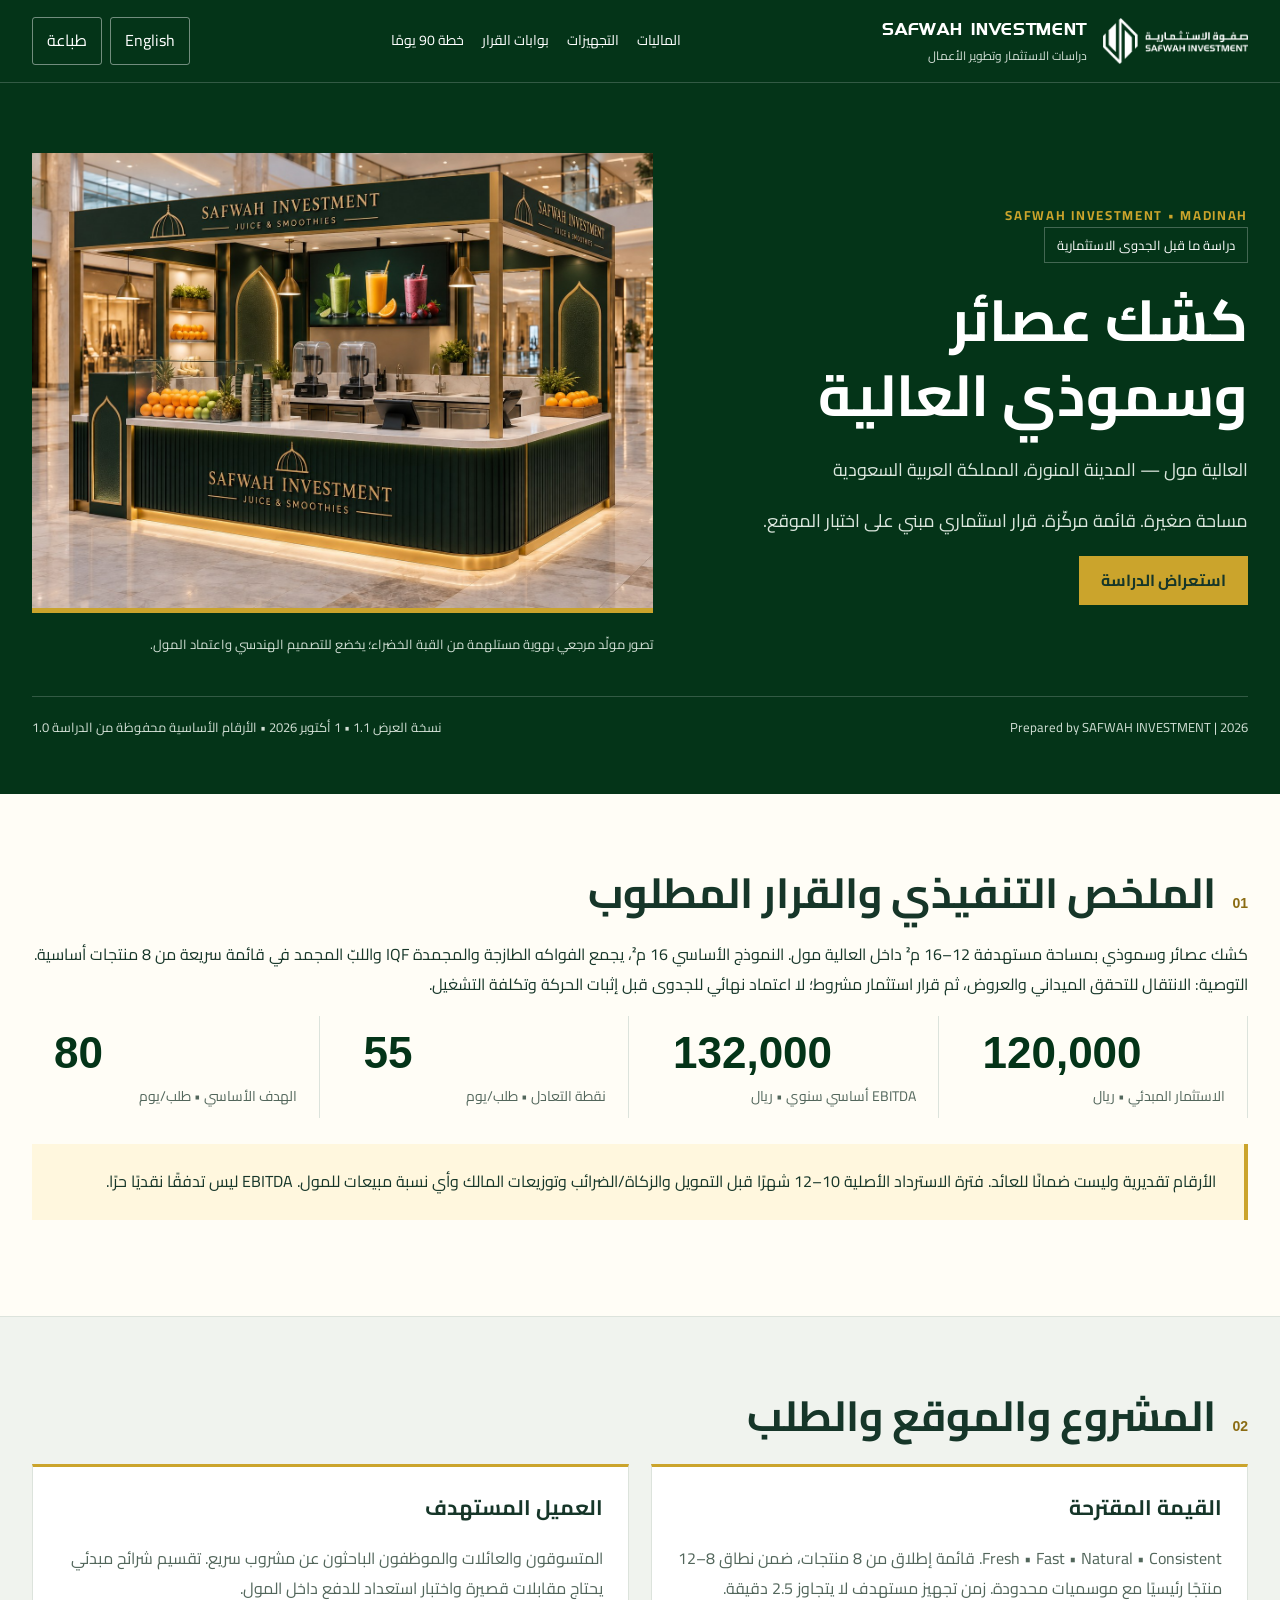
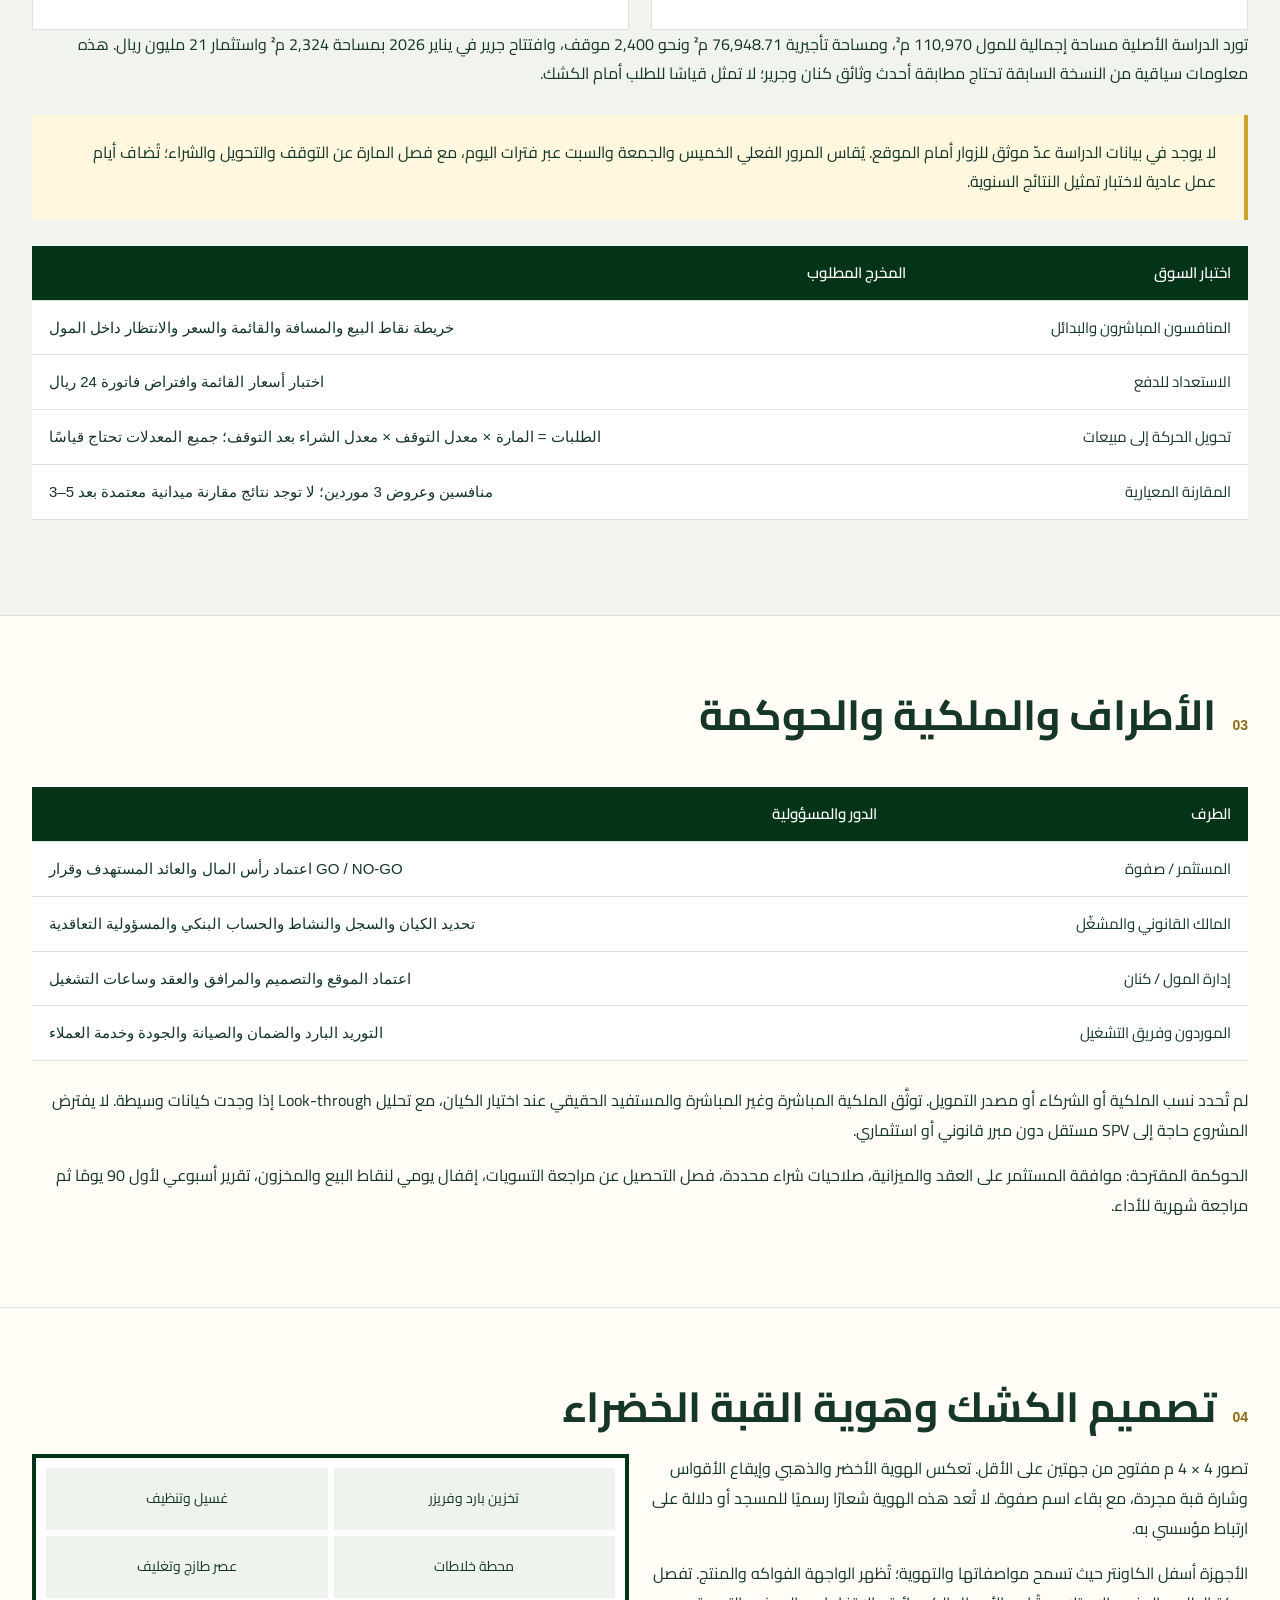
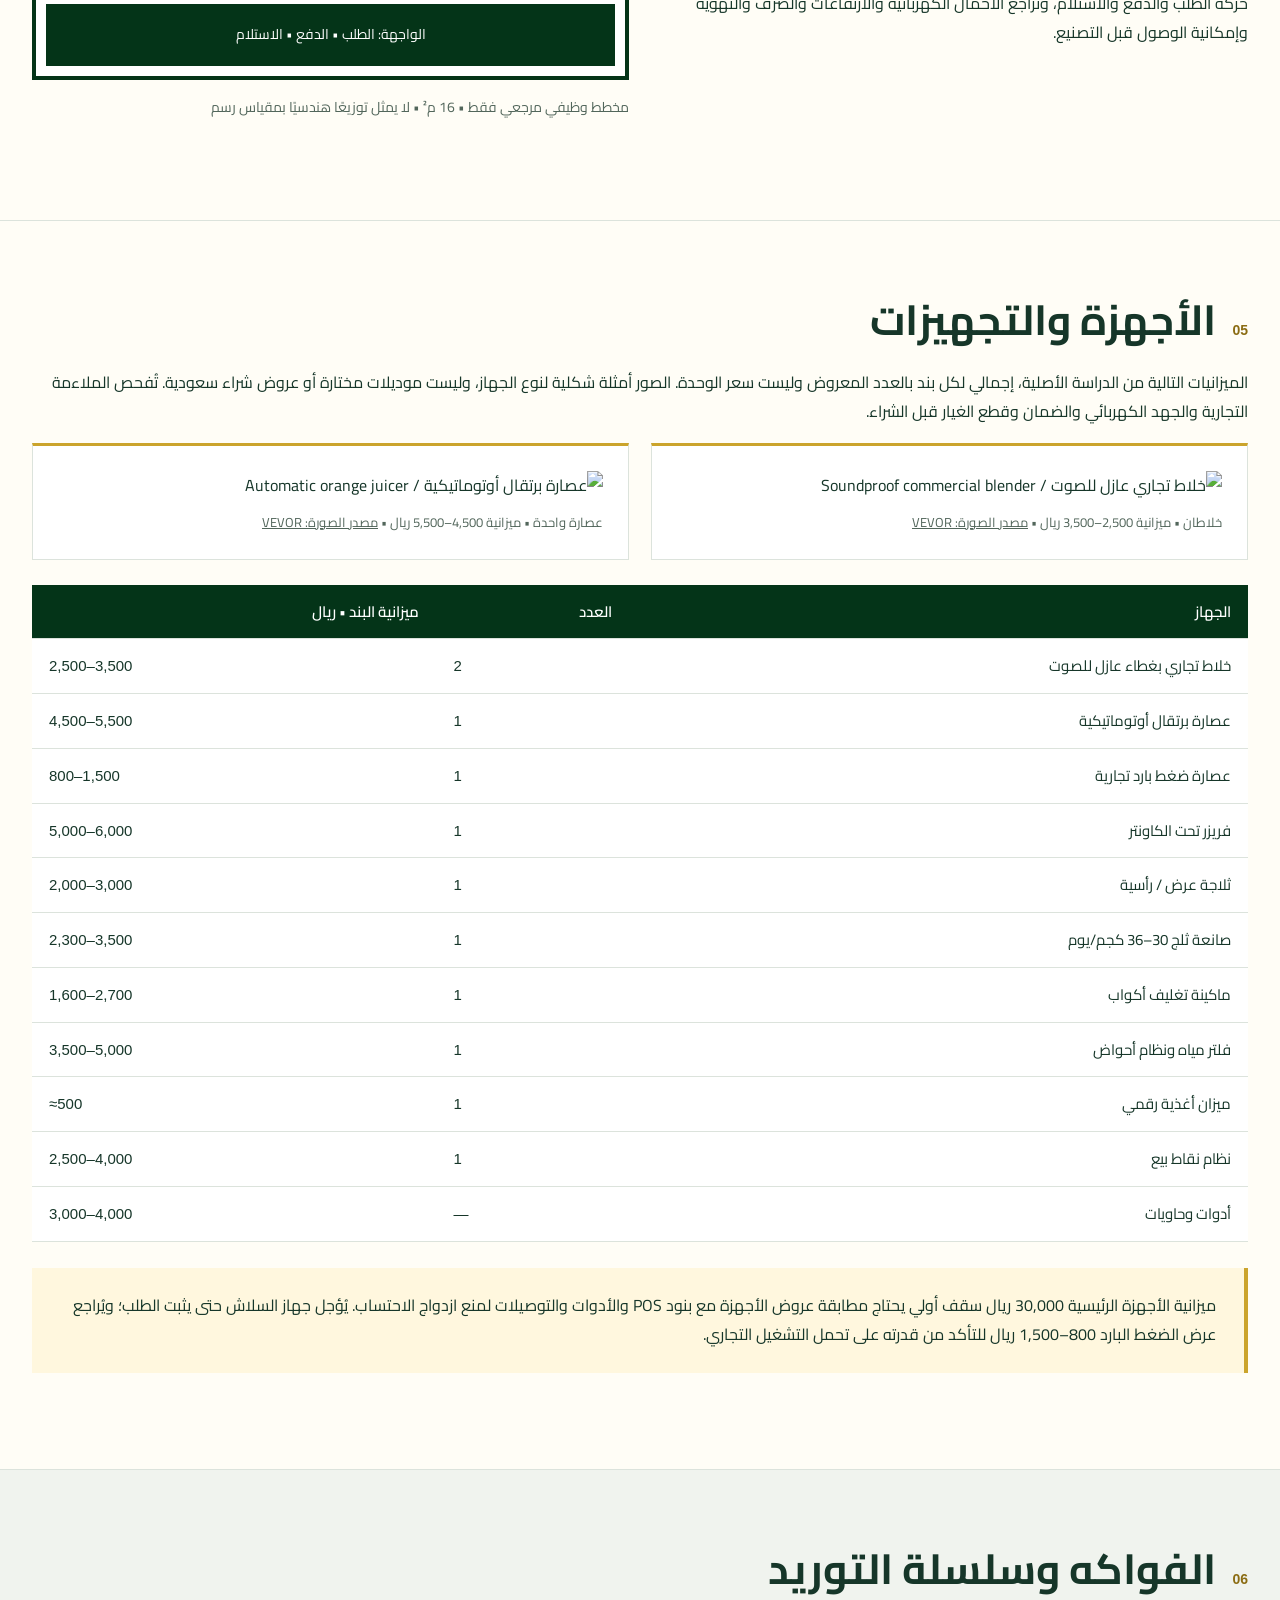
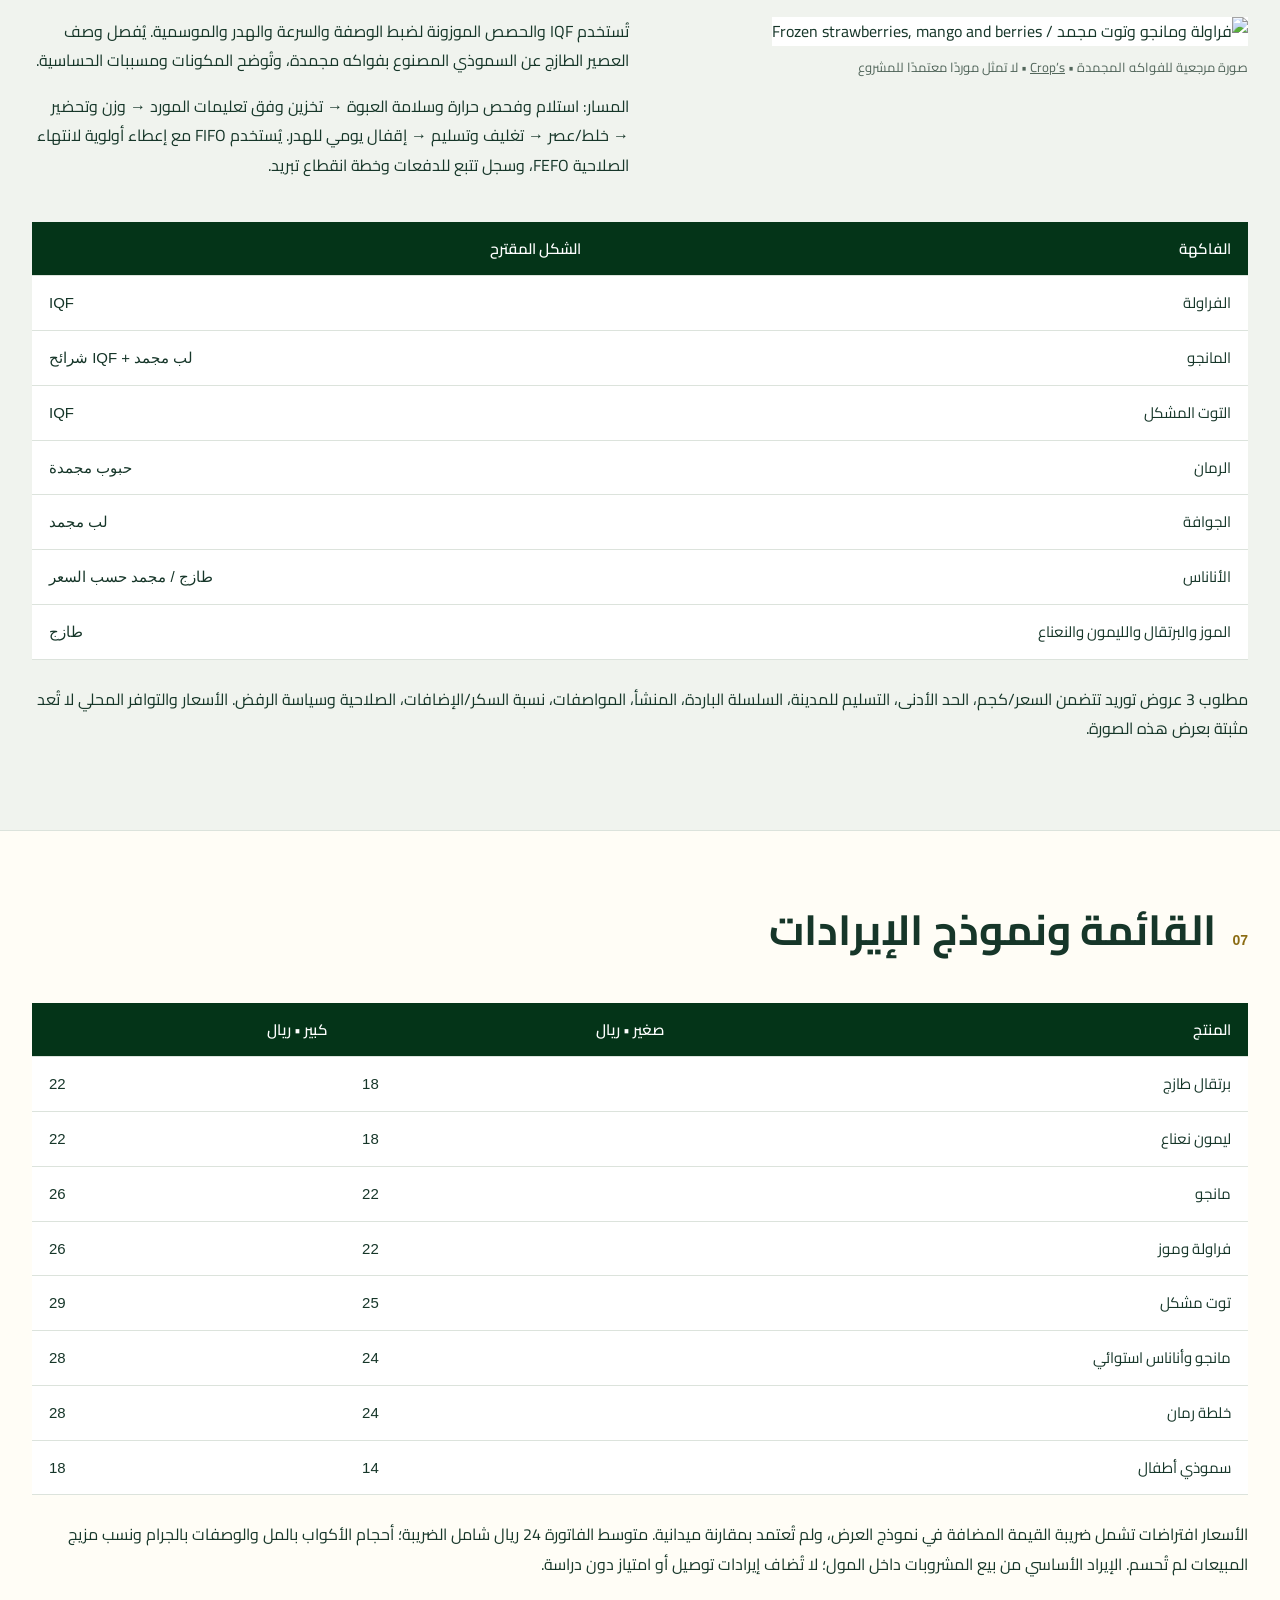
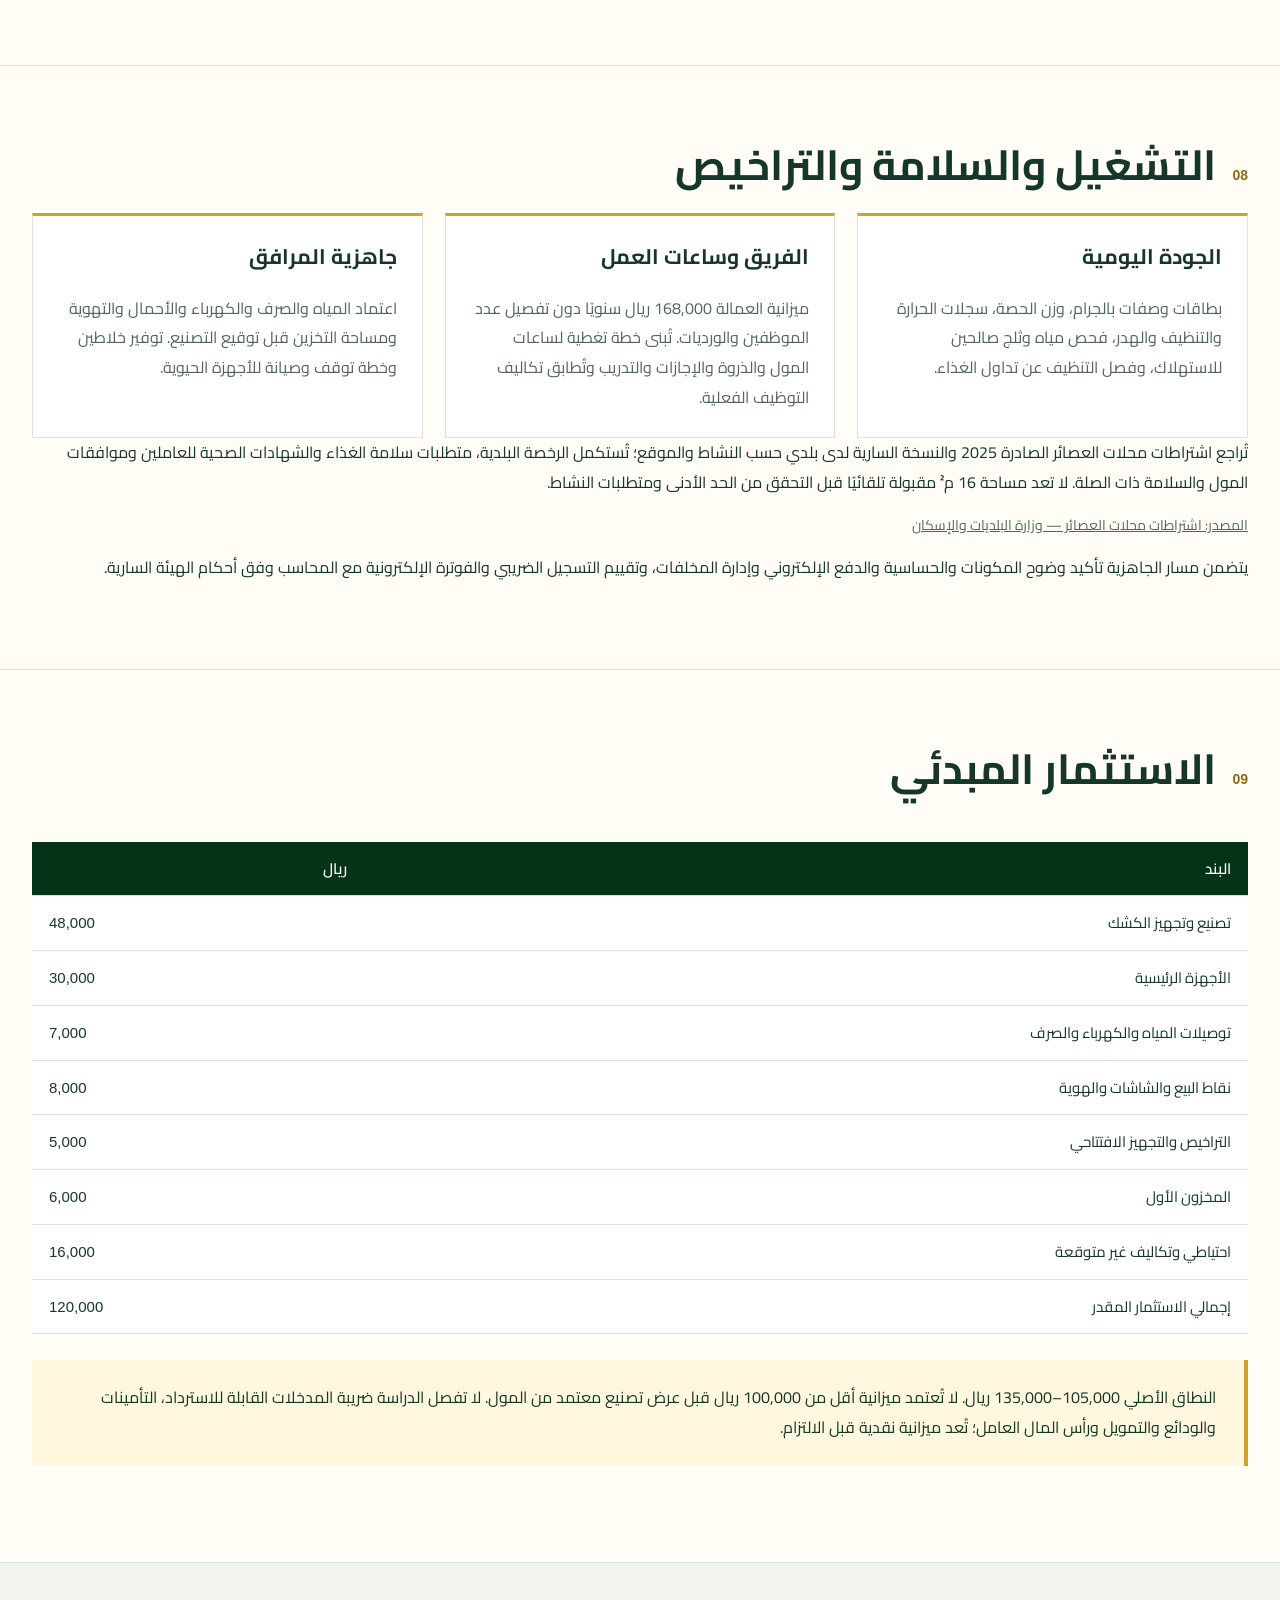
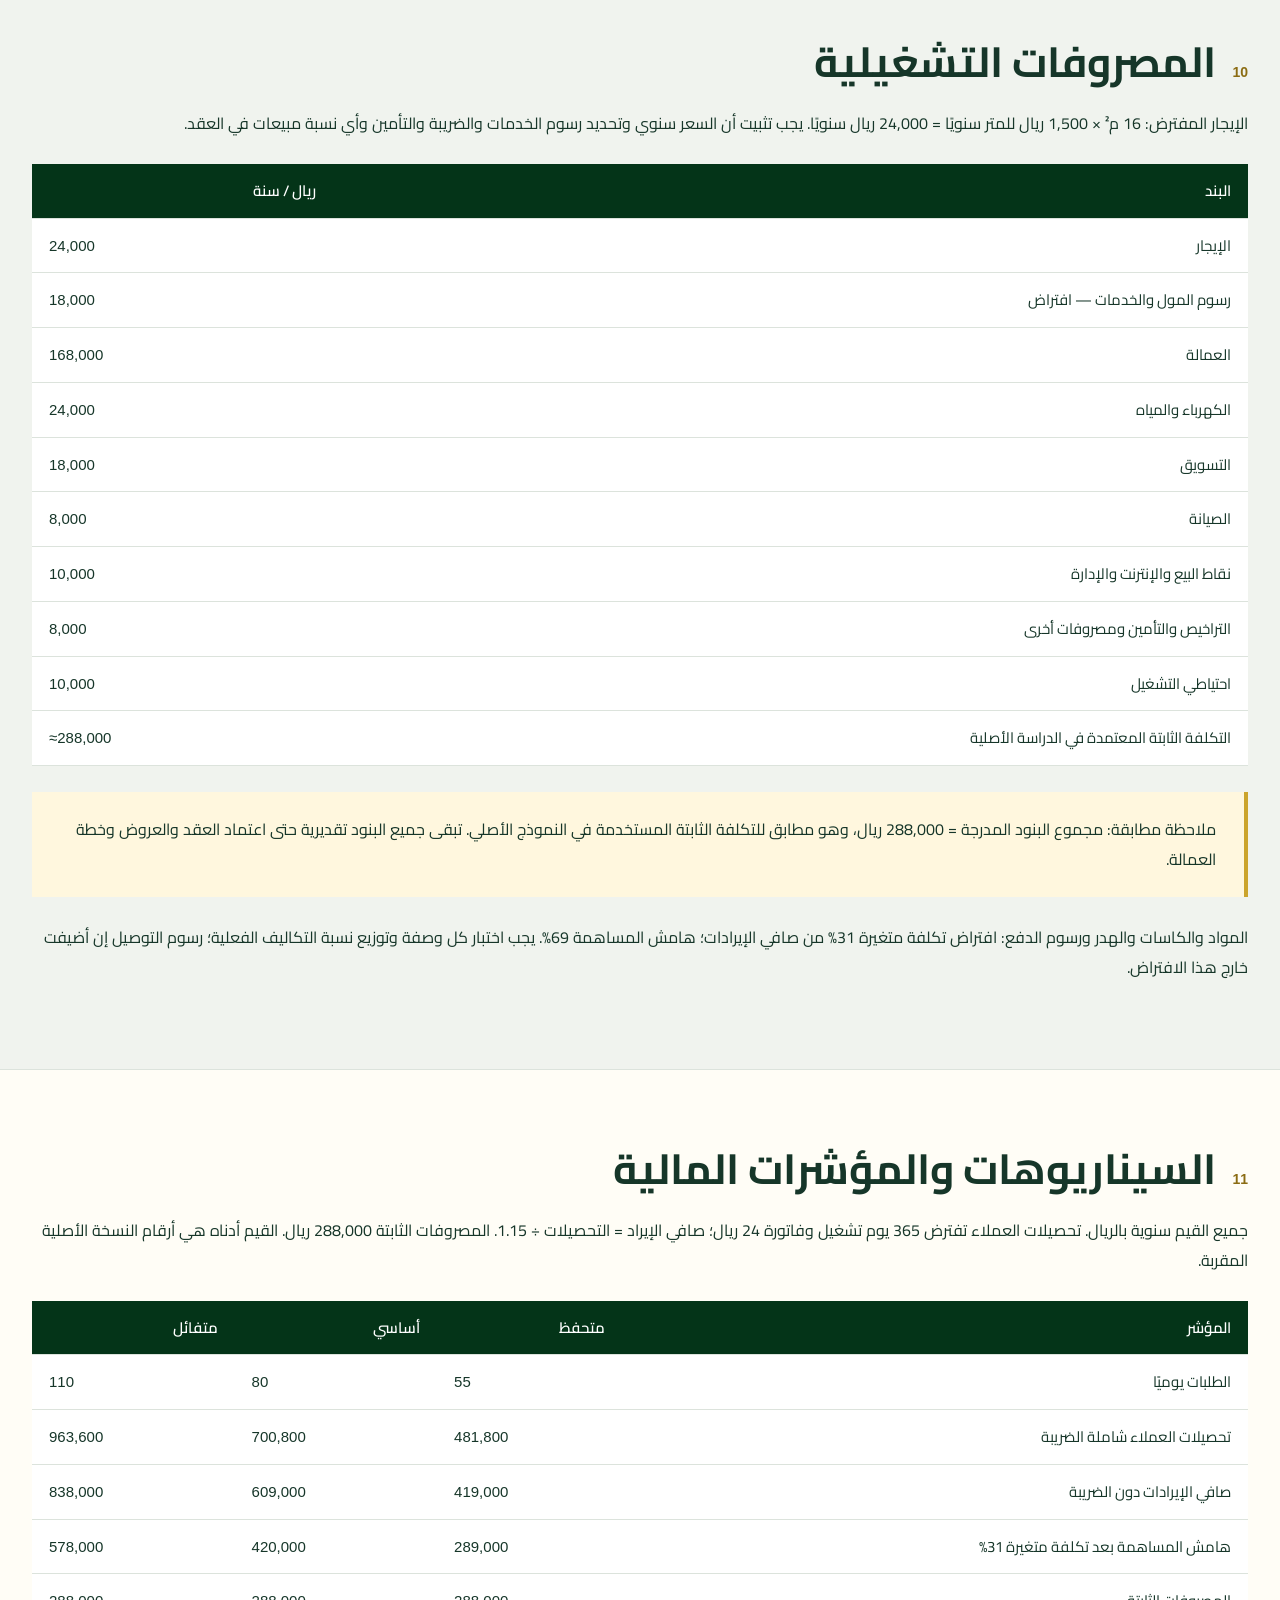
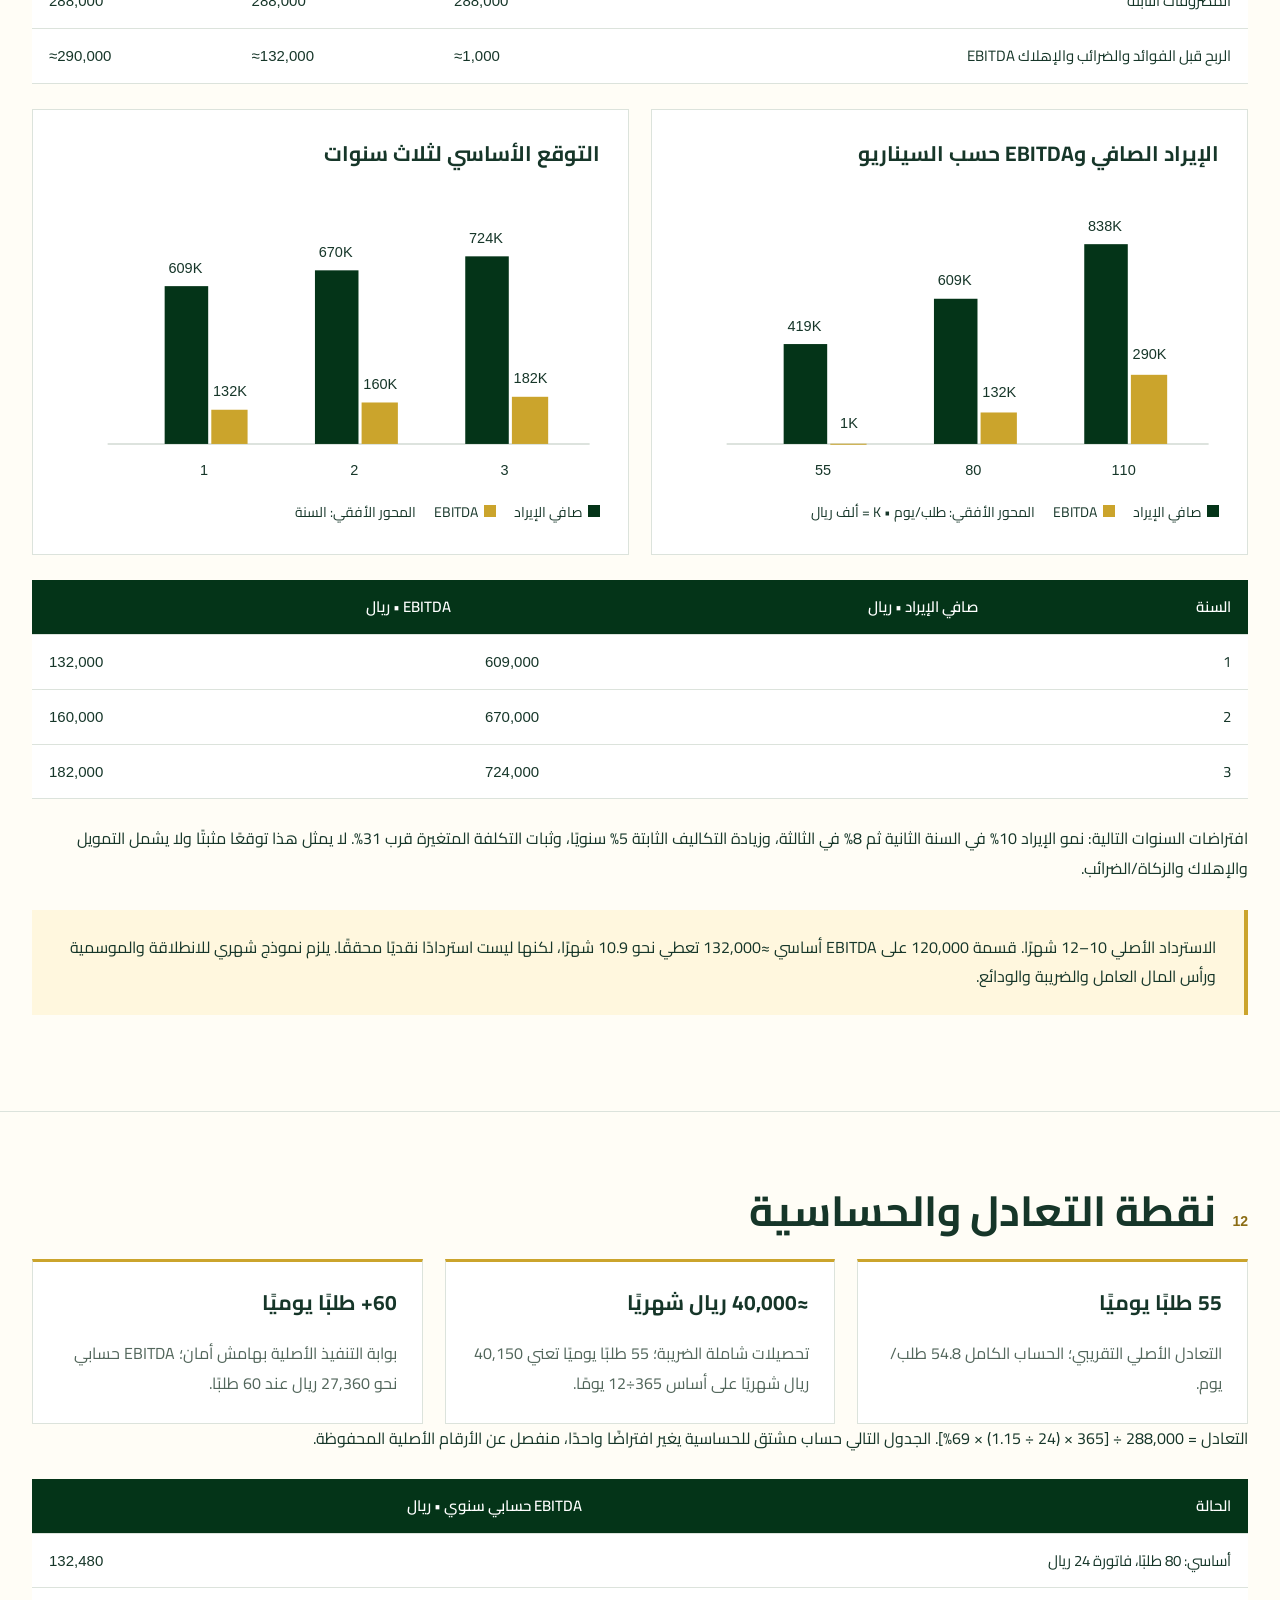
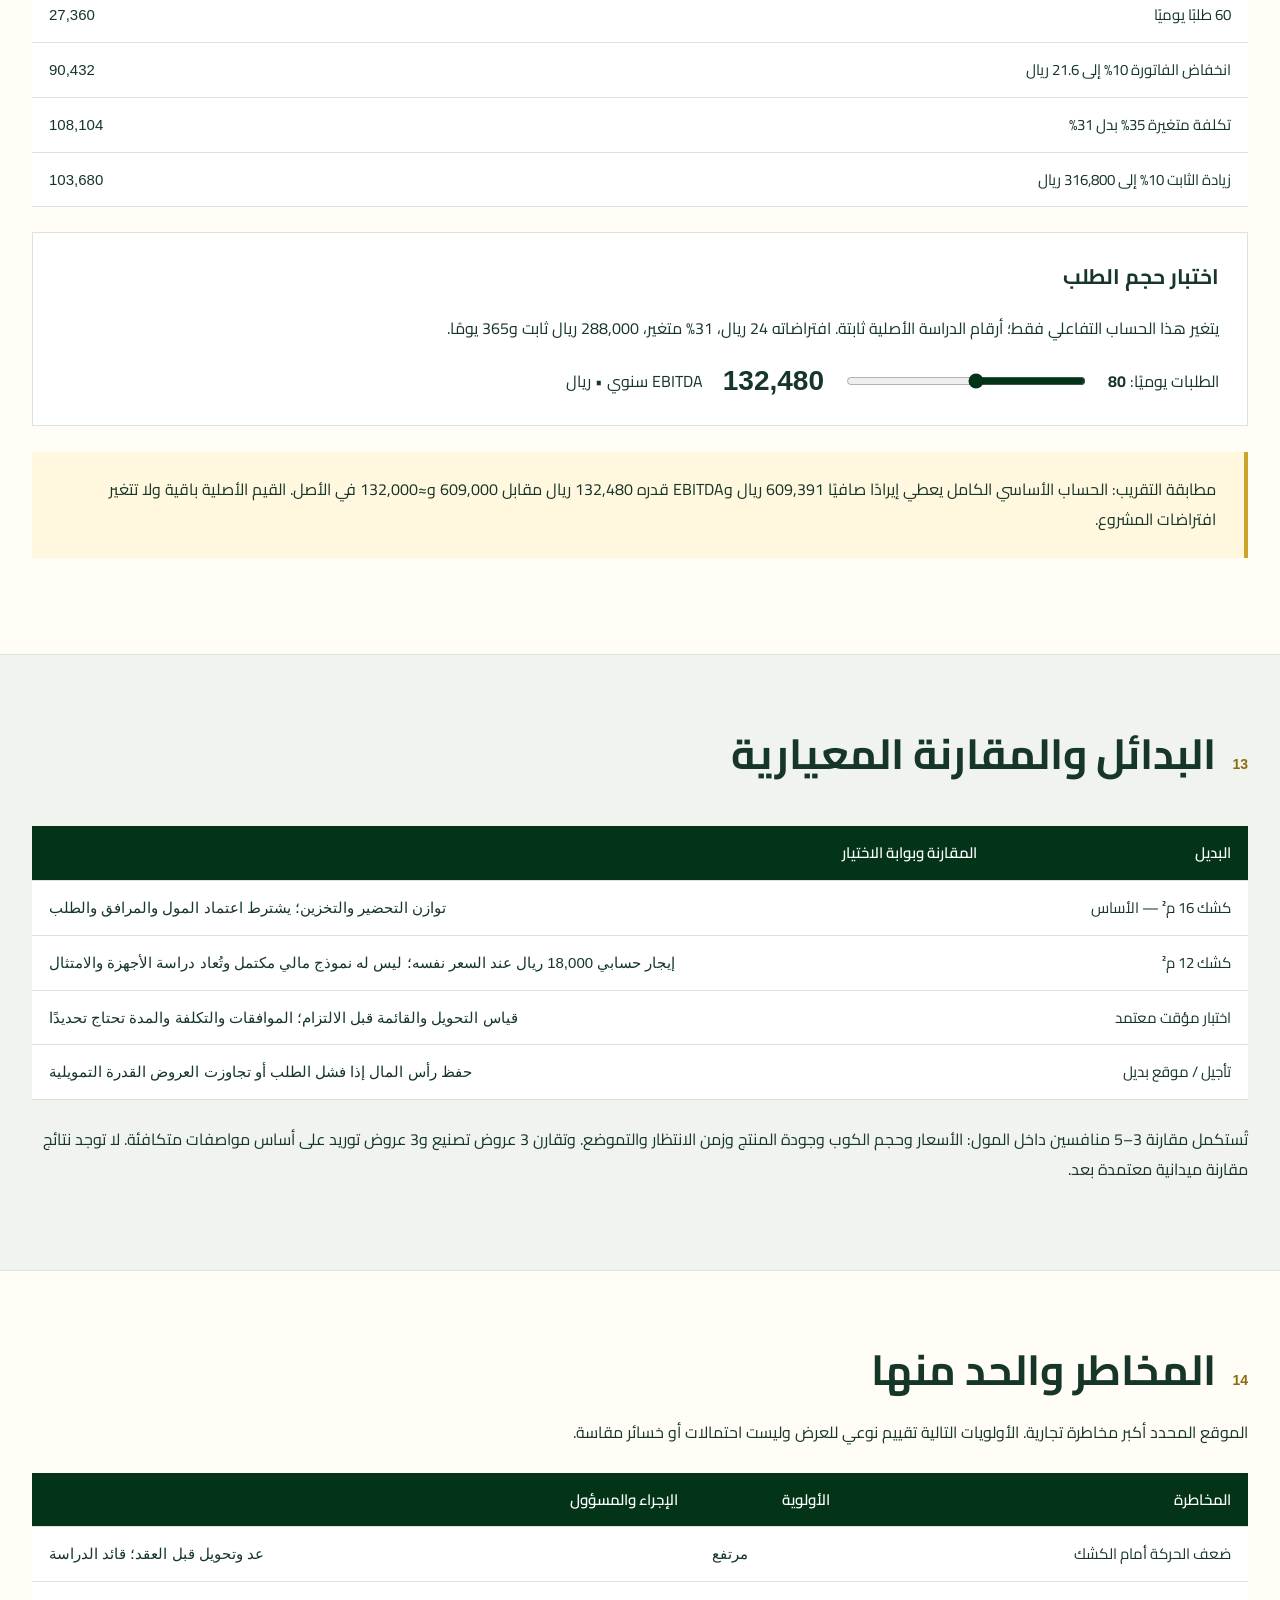
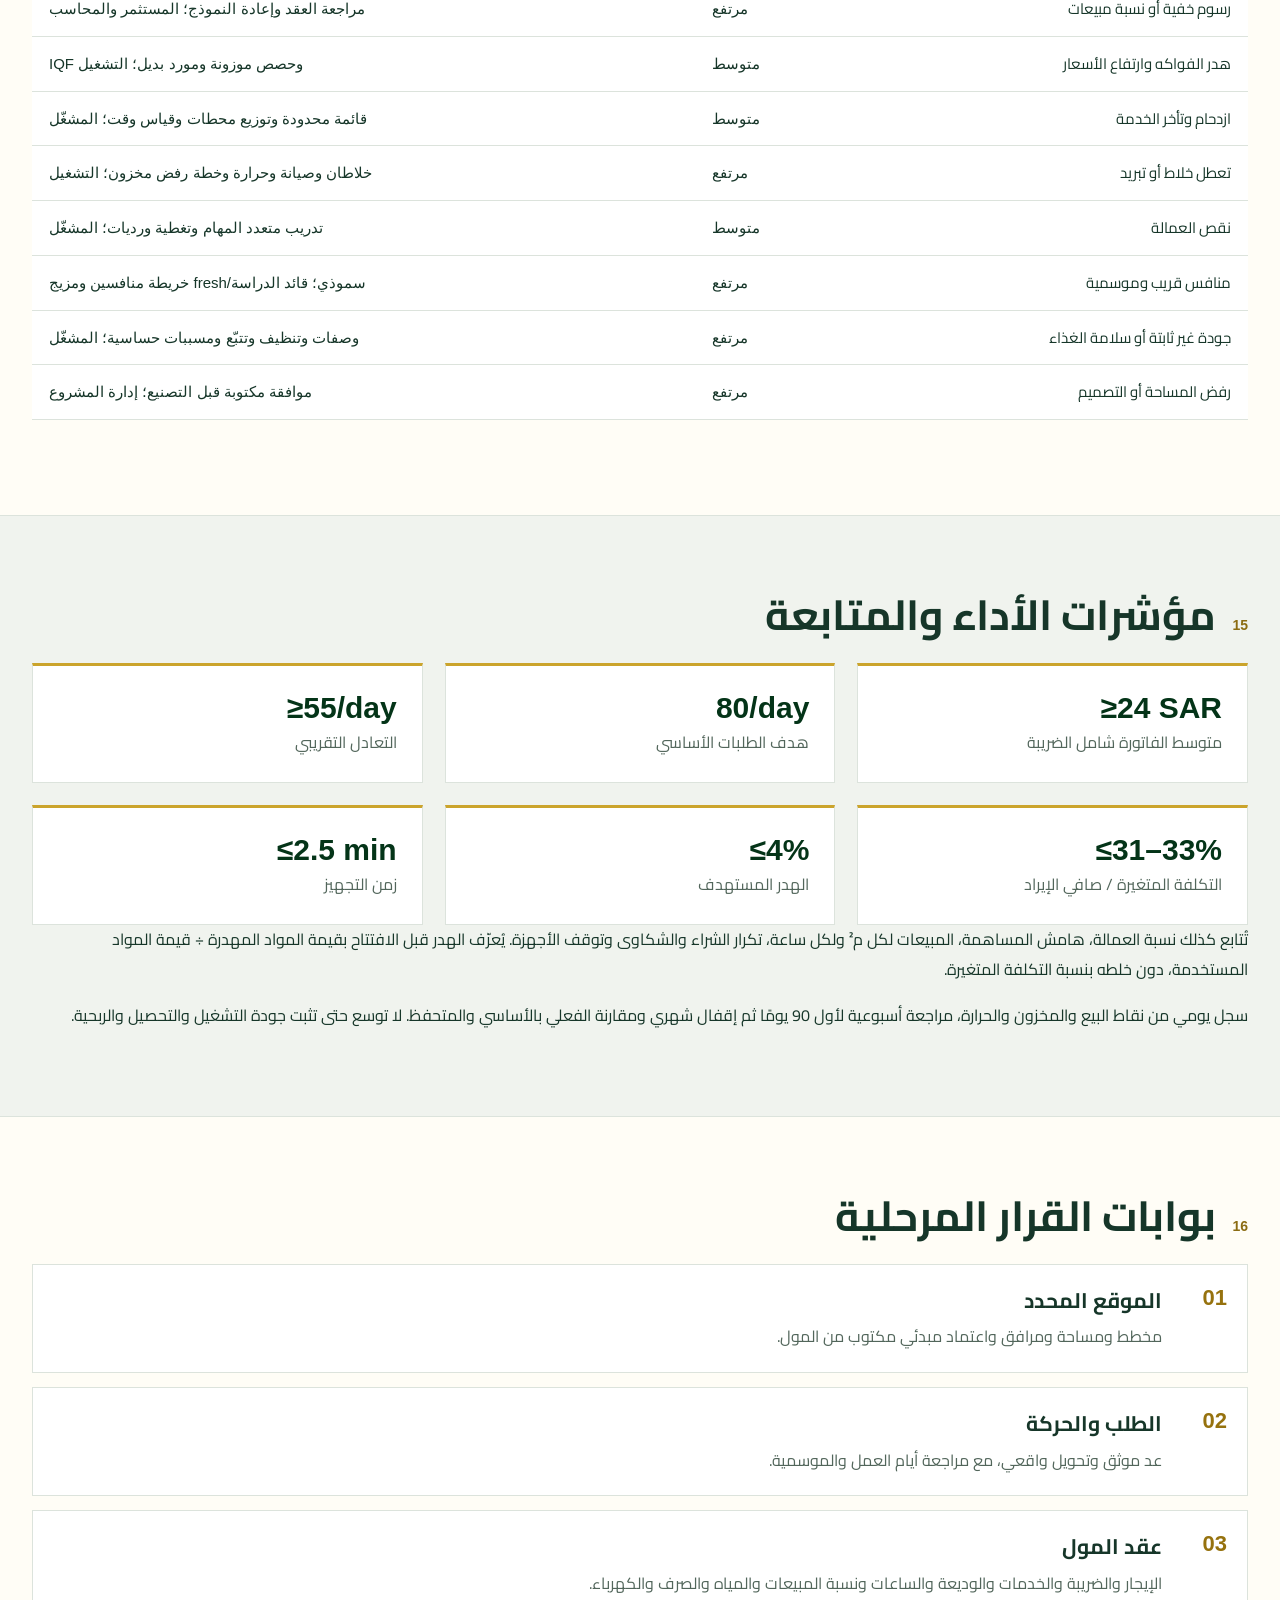
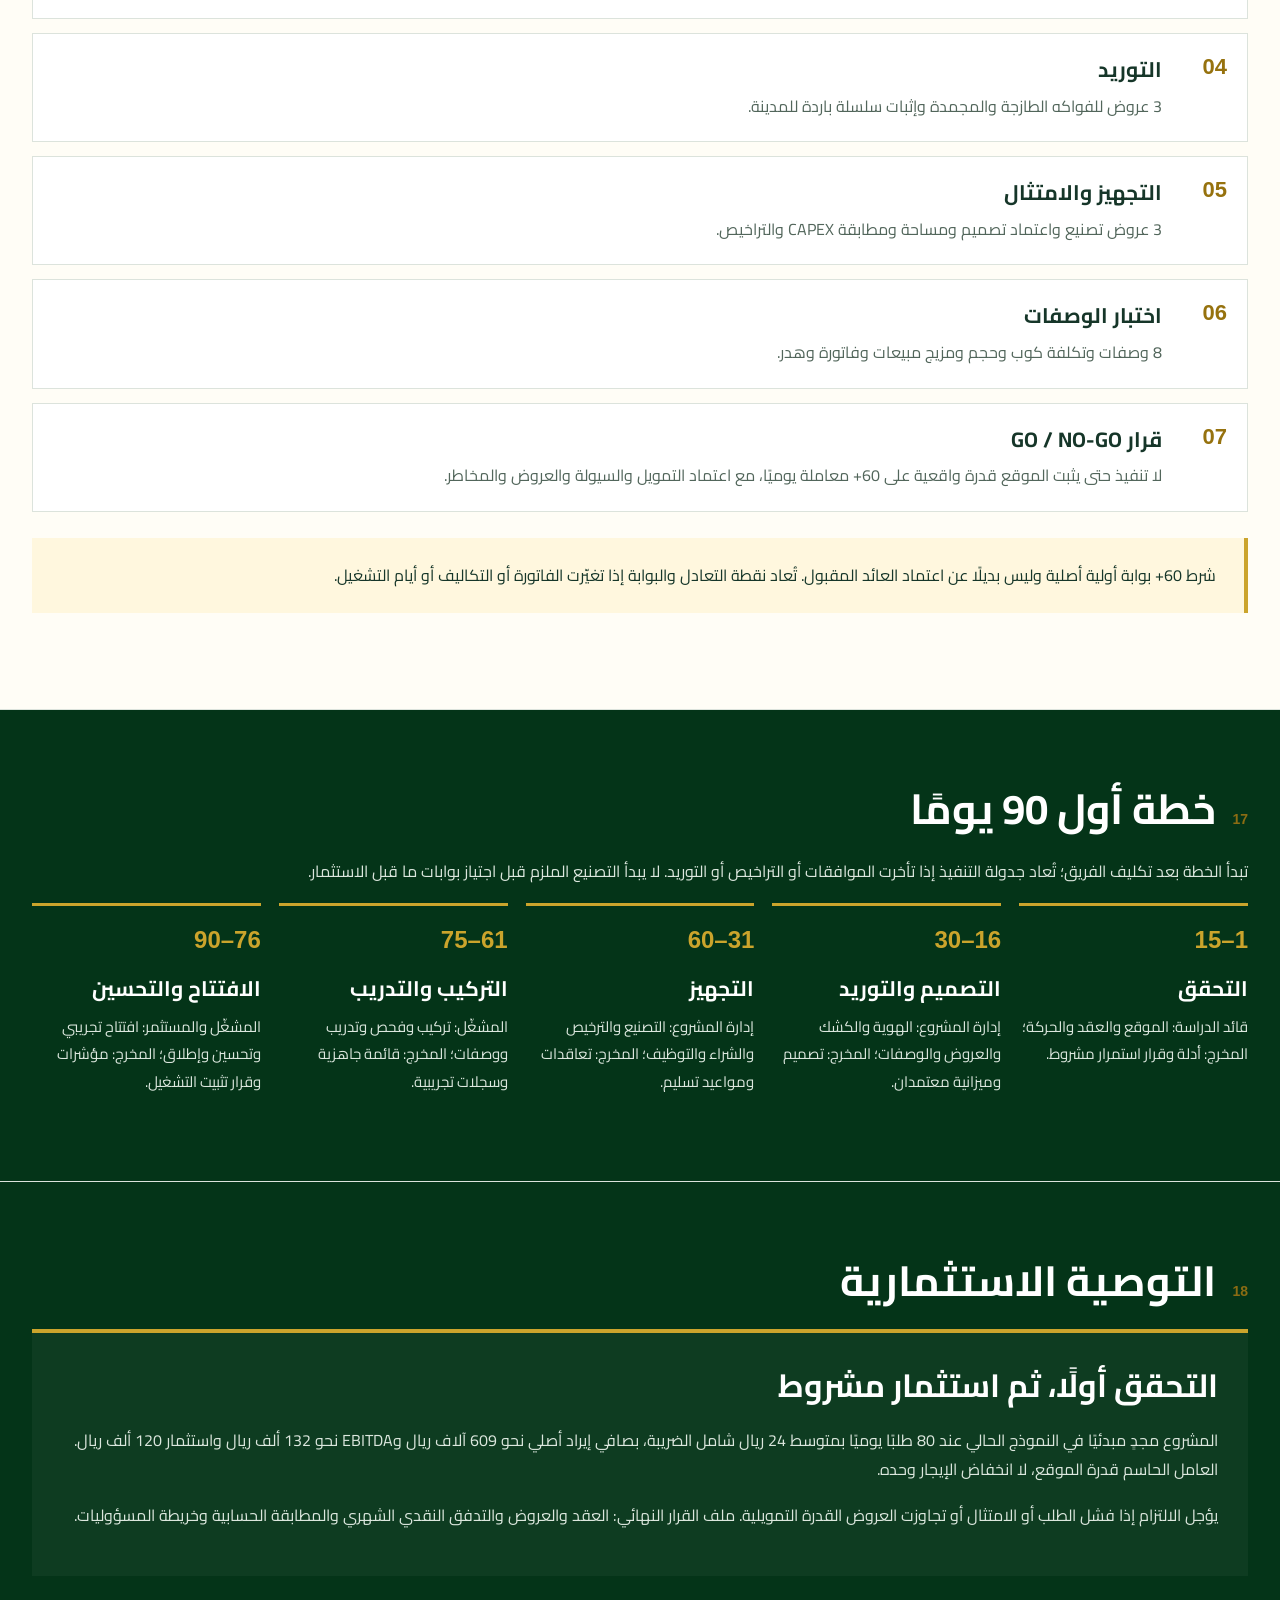
==== al-alia-juice-kiosk/index.html @ ce7aa144 "Publish bilingual Al Alia juice kiosk study with Green Dome-inspired Safwah identity" ====
<!doctype html><html lang="ar" dir="rtl"><head><meta charset="utf-8"><meta name="viewport" content="width=device-width,initial-scale=1"><meta name="description" content="دراسة ما قبل الجدوى لكشك عصائر وسموذي في العالية مول بالمدينة المنورة — SAFWAH INVESTMENT. Arabic and English investment pre-feasibility."><meta name="theme-color" content="#043418"><title>كشك عصائر العالية | SAFWAH INVESTMENT</title><link rel="stylesheet" href="styles.css"><script defer src="script.js"></script></head><body>
<a href="#summary" class="skip"><span data-ar="انتقل للدراسة" data-en="Skip to study">انتقل للدراسة</span></a><header><div class="wrap bar"><a class="brand" href="#cover"><img src="../finance/logo.png" alt="SAFWAH INVESTMENT — صفوة الاستثمارية"><span><b>SAFWAH INVESTMENT</b><small data-ar="دراسات الاستثمار وتطوير الأعمال" data-en="Investment & Business Development">دراسات الاستثمار وتطوير الأعمال</small></span></a><nav><a href="#financial"><span data-ar="الماليات" data-en="Financials">الماليات</span></a><a href="#equipment"><span data-ar="التجهيزات" data-en="Equipment">التجهيزات</span></a><a href="#gates"><span data-ar="بوابات القرار" data-en="Decision gates">بوابات القرار</span></a><a href="#plan"><span data-ar="خطة 90 يومًا" data-en="90-day plan">خطة 90 يومًا</span></a></nav><div class="controls"><button id="language" type="button">English</button><button id="print" type="button"><span data-ar="طباعة" data-en="Print">طباعة</span></button></div></div></header>
<main><section id="cover" class="cover"><div class="wrap"><div class="cover-grid"><div><div class="eyebrow">SAFWAH INVESTMENT • MADINAH</div><span class="badge" data-ar="دراسة ما قبل الجدوى الاستثمارية" data-en="Investment Pre-Feasibility">دراسة ما قبل الجدوى الاستثمارية</span><h1 data-ar="كشك عصائر<br>وسموذي العالية" data-en="Al Alia Juice<br>& Smoothie Kiosk">كشك عصائر<br>وسموذي العالية</h1><p data-ar="العالية مول — المدينة المنورة، المملكة العربية السعودية" data-en="Alia Mall — Madinah, Saudi Arabia">العالية مول — المدينة المنورة، المملكة العربية السعودية</p><p data-ar="مساحة صغيرة. قائمة مركّزة. قرار استثماري مبني على اختبار الموقع." data-en="A compact footprint. A focused menu. An investment decision grounded in site validation.">مساحة صغيرة. قائمة مركّزة. قرار استثماري مبني على اختبار الموقع.</p><a class="btn" href="#summary"><span data-ar="استعراض الدراسة" data-en="Explore the study">استعراض الدراسة</span></a></div><figure><img src="assets/kiosk-concept.jpg" alt="تصور كشك صفوة مستلهم من القبة الخضراء / Safwah kiosk concept inspired by the Green Dome" fetchpriority="high"><figcaption><span data-ar="تصور مولّد مرجعي بهوية مستلهمة من القبة الخضراء؛ يخضع للتصميم الهندسي واعتماد المول." data-en="AI-generated reference concept inspired by the Green Dome; subject to engineering design and mall approval.">تصور مولّد مرجعي بهوية مستلهمة من القبة الخضراء؛ يخضع للتصميم الهندسي واعتماد المول.</span></figcaption></figure></div><div class="cover-foot"><span>Prepared by SAFWAH INVESTMENT | 2026</span><span data-ar="نسخة العرض 1.1 • 1 أكتوبر 2026 • الأرقام الأساسية محفوظة من الدراسة 1.0" data-en="Presentation v1.1 • 1 October 2026 • Base figures preserved from study v1.0">نسخة العرض 1.1 • 1 أكتوبر 2026 • الأرقام الأساسية محفوظة من الدراسة 1.0</span></div></div></section><section id="summary" class="section "><div class="wrap"><div class="section-title"><span>01</span><h2 data-ar="الملخص التنفيذي والقرار المطلوب" data-en="Executive summary & investment decision">الملخص التنفيذي والقرار المطلوب</h2></div><p data-ar="كشك عصائر وسموذي بمساحة مستهدفة 12–16 م² داخل العالية مول. النموذج الأساسي 16 م²، يجمع الفواكه الطازجة والمجمدة IQF واللبّ المجمد في قائمة سريعة من 8 منتجات أساسية. التوصية: الانتقال للتحقق الميداني والعروض، ثم قرار استثمار مشروط؛ لا اعتماد نهائي للجدوى قبل إثبات الحركة وتكلفة التشغيل." data-en="A 12–16 sqm juice and smoothie kiosk inside Alia Mall. The base case uses 16 sqm, combining fresh fruit, IQF frozen fruit and frozen pulp in an eight-product core menu. Recommendation: proceed to site validation and quotations, followed by a conditional investment decision. Final viability depends on verified traffic and operating costs.">كشك عصائر وسموذي بمساحة مستهدفة 12–16 م² داخل العالية مول. النموذج الأساسي 16 م²، يجمع الفواكه الطازجة والمجمدة IQF واللبّ المجمد في قائمة سريعة من 8 منتجات أساسية. التوصية: الانتقال للتحقق الميداني والعروض، ثم قرار استثمار مشروط؛ لا اعتماد نهائي للجدوى قبل إثبات الحركة وتكلفة التشغيل.</p><div class="grid four"><div class="metric"><strong>120,000</strong><small data-ar="الاستثمار المبدئي • ريال" data-en="Initial investment • SAR">الاستثمار المبدئي • ريال</small></div><div class="metric"><strong>132,000</strong><small data-ar="EBITDA أساسي سنوي • ريال" data-en="Base annual EBITDA • SAR">EBITDA أساسي سنوي • ريال</small></div><div class="metric"><strong>55</strong><small data-ar="نقطة التعادل • طلب/يوم" data-en="Break-even • orders/day">نقطة التعادل • طلب/يوم</small></div><div class="metric"><strong>80</strong><small data-ar="الهدف الأساسي • طلب/يوم" data-en="Base target • orders/day">الهدف الأساسي • طلب/يوم</small></div></div><aside class="callout"><p data-ar="الأرقام تقديرية وليست ضمانًا للعائد. فترة الاسترداد الأصلية 10–12 شهرًا قبل التمويل والزكاة/الضرائب وتوزيعات المالك وأي نسبة مبيعات للمول. EBITDA ليس تدفقًا نقديًا حرًا." data-en="Figures are estimates, not guaranteed returns. The original 10–12 month payback is before financing, zakat/taxes, owner distributions and any mall turnover rent. EBITDA is not free cash flow.">الأرقام تقديرية وليست ضمانًا للعائد. فترة الاسترداد الأصلية 10–12 شهرًا قبل التمويل والزكاة/الضرائب وتوزيعات المالك وأي نسبة مبيعات للمول. EBITDA ليس تدفقًا نقديًا حرًا.</p></aside></div></section><section id="context" class="section tint"><div class="wrap"><div class="section-title"><span>02</span><h2 data-ar="المشروع والموقع والطلب" data-en="Project, location & demand">المشروع والموقع والطلب</h2></div><div class="grid two"><article class="card"><h3 data-ar="القيمة المقترحة" data-en="Value proposition">القيمة المقترحة</h3><p data-ar="Fresh • Fast • Natural • Consistent. قائمة إطلاق من 8 منتجات، ضمن نطاق 8–12 منتجًا رئيسيًا مع موسميات محدودة. زمن تجهيز مستهدف لا يتجاوز 2.5 دقيقة." data-en="Fresh • Fast • Natural • Consistent. Launch with eight products within a focused 8–12 item menu, plus limited seasonal additions. Target preparation time: no more than 2.5 minutes.">Fresh • Fast • Natural • Consistent. قائمة إطلاق من 8 منتجات، ضمن نطاق 8–12 منتجًا رئيسيًا مع موسميات محدودة. زمن تجهيز مستهدف لا يتجاوز 2.5 دقيقة.</p></article><article class="card"><h3 data-ar="العميل المستهدف" data-en="Target customer">العميل المستهدف</h3><p data-ar="المتسوقون والعائلات والموظفون الباحثون عن مشروب سريع. تقسيم شرائح مبدئي يحتاج مقابلات قصيرة واختبار استعداد للدفع داخل المول." data-en="Shoppers, families and staff seeking a quick beverage. These provisional segments require short interviews and willingness-to-pay testing inside the mall.">المتسوقون والعائلات والموظفون الباحثون عن مشروب سريع. تقسيم شرائح مبدئي يحتاج مقابلات قصيرة واختبار استعداد للدفع داخل المول.</p></article></div><p data-ar="تورد الدراسة الأصلية مساحة إجمالية للمول 110,970 م²، ومساحة تأجيرية 76,948.71 م² ونحو 2,400 موقف، وافتتاح جرير في يناير 2026 بمساحة 2,324 م² واستثمار 21 مليون ريال. هذه معلومات سياقية من النسخة السابقة تحتاج مطابقة أحدث وثائق كنان وجرير؛ لا تمثل قياسًا للطلب أمام الكشك." data-en="The original study reports 110,970 sqm total mall area, 76,948.71 sqm GLA, approximately 2,400 parking spaces, and a Jarir opening in January 2026 with 2,324 sqm and SAR 21 million investment. These inherited contextual figures require confirmation against current Kinan and Jarir documents; they do not measure demand at the kiosk.">تورد الدراسة الأصلية مساحة إجمالية للمول 110,970 م²، ومساحة تأجيرية 76,948.71 م² ونحو 2,400 موقف، وافتتاح جرير في يناير 2026 بمساحة 2,324 م² واستثمار 21 مليون ريال. هذه معلومات سياقية من النسخة السابقة تحتاج مطابقة أحدث وثائق كنان وجرير؛ لا تمثل قياسًا للطلب أمام الكشك.</p><aside class="callout"><p data-ar="لا يوجد في بيانات الدراسة عدّ موثق للزوار أمام الموقع. يُقاس المرور الفعلي الخميس والجمعة والسبت عبر فترات اليوم، مع فصل المارة عن التوقف والتحويل والشراء؛ تُضاف أيام عمل عادية لاختبار تمثيل النتائج السنوية." data-en="The study contains no verified footfall count at the exact site. Count traffic on Thursday, Friday and Saturday across dayparts, separating passers-by, stops, conversion and purchases; add ordinary weekdays to assess representativeness.">لا يوجد في بيانات الدراسة عدّ موثق للزوار أمام الموقع. يُقاس المرور الفعلي الخميس والجمعة والسبت عبر فترات اليوم، مع فصل المارة عن التوقف والتحويل والشراء؛ تُضاف أيام عمل عادية لاختبار تمثيل النتائج السنوية.</p></aside><div class="table-wrap"><table><thead><tr><th><span data-ar="اختبار السوق" data-en="Market test">اختبار السوق</span></th><th><span data-ar="المخرج المطلوب" data-en="Required evidence">المخرج المطلوب</span></th></tr></thead><tbody><tr><td><span data-ar="المنافسون المباشرون والبدائل" data-en="Direct competitors & alternatives">المنافسون المباشرون والبدائل</span></td><td class="num"><span data-ar="خريطة نقاط البيع والمسافة والقائمة والسعر والانتظار داخل المول" data-en="Map outlets, distance, menu, prices and queue times inside the mall">خريطة نقاط البيع والمسافة والقائمة والسعر والانتظار داخل المول</span></td></tr><tr><td><span data-ar="الاستعداد للدفع" data-en="Willingness to pay">الاستعداد للدفع</span></td><td class="num"><span data-ar="اختبار أسعار القائمة وافتراض فاتورة 24 ريال" data-en="Test menu pricing and the SAR 24 average ticket assumption">اختبار أسعار القائمة وافتراض فاتورة 24 ريال</span></td></tr><tr><td><span data-ar="تحويل الحركة إلى مبيعات" data-en="Traffic conversion">تحويل الحركة إلى مبيعات</span></td><td class="num"><span data-ar="الطلبات = المارة × معدل التوقف × معدل الشراء بعد التوقف؛ جميع المعدلات تحتاج قياسًا" data-en="Orders = passers-by × stop rate × purchase rate after stopping; all rates require measurement">الطلبات = المارة × معدل التوقف × معدل الشراء بعد التوقف؛ جميع المعدلات تحتاج قياسًا</span></td></tr><tr><td><span data-ar="المقارنة المعيارية" data-en="Benchmarking">المقارنة المعيارية</span></td><td class="num"><span data-ar="3–5 منافسين وعروض 3 موردين؛ لا توجد نتائج مقارنة ميدانية معتمدة بعد" data-en="3–5 competitors and three supplier quotes; no approved field benchmark results yet">3–5 منافسين وعروض 3 موردين؛ لا توجد نتائج مقارنة ميدانية معتمدة بعد</span></td></tr></tbody></table></div></div></section><section id="stakeholders" class="section "><div class="wrap"><div class="section-title"><span>03</span><h2 data-ar="الأطراف والملكية والحوكمة" data-en="Stakeholders, ownership & governance">الأطراف والملكية والحوكمة</h2></div><div class="table-wrap"><table><thead><tr><th><span data-ar="الطرف" data-en="Party">الطرف</span></th><th><span data-ar="الدور والمسؤولية" data-en="Role & accountability">الدور والمسؤولية</span></th></tr></thead><tbody><tr><td><span data-ar="المستثمر / صفوة" data-en="Investor / Safwah">المستثمر / صفوة</span></td><td class="num"><span data-ar="اعتماد رأس المال والعائد المستهدف وقرار GO / NO-GO" data-en="Approve capital, target return and GO / NO-GO">اعتماد رأس المال والعائد المستهدف وقرار GO / NO-GO</span></td></tr><tr><td><span data-ar="المالك القانوني والمشغّل" data-en="Legal owner & operator">المالك القانوني والمشغّل</span></td><td class="num"><span data-ar="تحديد الكيان والسجل والنشاط والحساب البنكي والمسؤولية التعاقدية" data-en="Identify entity, registration, activity, bank account and contractual liability">تحديد الكيان والسجل والنشاط والحساب البنكي والمسؤولية التعاقدية</span></td></tr><tr><td><span data-ar="إدارة المول / كنان" data-en="Mall management / Kinan">إدارة المول / كنان</span></td><td class="num"><span data-ar="اعتماد الموقع والتصميم والمرافق والعقد وساعات التشغيل" data-en="Approve site, design, utilities, lease and operating hours">اعتماد الموقع والتصميم والمرافق والعقد وساعات التشغيل</span></td></tr><tr><td><span data-ar="الموردون وفريق التشغيل" data-en="Suppliers & operations team">الموردون وفريق التشغيل</span></td><td class="num"><span data-ar="التوريد البارد والضمان والصيانة والجودة وخدمة العملاء" data-en="Cold-chain supply, warranty, maintenance, quality and service">التوريد البارد والضمان والصيانة والجودة وخدمة العملاء</span></td></tr></tbody></table></div><p data-ar="لم تُحدد نسب الملكية أو الشركاء أو مصدر التمويل. توثَّق الملكية المباشرة وغير المباشرة والمستفيد الحقيقي عند اختيار الكيان، مع تحليل Look-through إذا وجدت كيانات وسيطة. لا يفترض المشروع حاجة إلى SPV مستقل دون مبرر قانوني أو استثماري." data-en="Ownership percentages, partners and funding sources are not specified. Document direct and indirect ownership and ultimate beneficial owners when selecting the entity, using look-through analysis if intermediate entities exist. A separate SPV is not assumed without legal or investment justification.">لم تُحدد نسب الملكية أو الشركاء أو مصدر التمويل. توثَّق الملكية المباشرة وغير المباشرة والمستفيد الحقيقي عند اختيار الكيان، مع تحليل Look-through إذا وجدت كيانات وسيطة. لا يفترض المشروع حاجة إلى SPV مستقل دون مبرر قانوني أو استثماري.</p><p data-ar="الحوكمة المقترحة: موافقة المستثمر على العقد والميزانية، صلاحيات شراء محددة، فصل التحصيل عن مراجعة التسويات، إقفال يومي لنقاط البيع والمخزون، تقرير أسبوعي لأول 90 يومًا ثم مراجعة شهرية للأداء." data-en="Proposed governance: investor approval of lease and budget, defined purchasing authority, separation of cash collection and reconciliation review, daily POS and stock close, weekly reporting during the first 90 days and monthly performance review thereafter.">الحوكمة المقترحة: موافقة المستثمر على العقد والميزانية، صلاحيات شراء محددة، فصل التحصيل عن مراجعة التسويات، إقفال يومي لنقاط البيع والمخزون، تقرير أسبوعي لأول 90 يومًا ثم مراجعة شهرية للأداء.</p></div></section><section id="design" class="section "><div class="wrap"><div class="section-title"><span>04</span><h2 data-ar="تصميم الكشك وهوية القبة الخضراء" data-en="Kiosk design & Green Dome identity">تصميم الكشك وهوية القبة الخضراء</h2></div><div class="grid two"><div><p data-ar="تصور 4 × 4 م مفتوح من جهتين على الأقل. تعكس الهوية الأخضر والذهبي وإيقاع الأقواس وشارة قبة مجردة، مع بقاء اسم صفوة. لا تُعد هذه الهوية شعارًا رسميًا للمسجد أو دلالة على ارتباط مؤسسي به." data-en="A 4 × 4 m concept open on at least two sides. The identity uses green, gold, architectural arches and an abstract dome motif while retaining Safwah’s name. It is not an official mosque logo or a statement of institutional affiliation.">تصور 4 × 4 م مفتوح من جهتين على الأقل. تعكس الهوية الأخضر والذهبي وإيقاع الأقواس وشارة قبة مجردة، مع بقاء اسم صفوة. لا تُعد هذه الهوية شعارًا رسميًا للمسجد أو دلالة على ارتباط مؤسسي به.</p><p data-ar="الأجهزة أسفل الكاونتر حيث تسمح مواصفاتها والتهوية؛ تُظهر الواجهة الفواكه والمنتج. تفصل حركة الطلب والدفع والاستلام، وتُراجع الأحمال الكهربائية والارتفاعات والصرف والتهوية وإمكانية الوصول قبل التصنيع." data-en="Conceal equipment below counter where specifications and ventilation allow; focus the frontage on fruit and beverages. Separate ordering, payment and collection. Verify power loads, heights, drainage, ventilation and accessibility before fabrication.">الأجهزة أسفل الكاونتر حيث تسمح مواصفاتها والتهوية؛ تُظهر الواجهة الفواكه والمنتج. تفصل حركة الطلب والدفع والاستلام، وتُراجع الأحمال الكهربائية والارتفاعات والصرف والتهوية وإمكانية الوصول قبل التصنيع.</p></div><div><div class="floor"><div><span data-ar="تخزين بارد وفريزر" data-en="Cold storage & freezer">تخزين بارد وفريزر</span></div><div><span data-ar="غسيل وتنظيف" data-en="Wash & cleaning">غسيل وتنظيف</span></div><div><span data-ar="محطة خلاطات" data-en="Blender station">محطة خلاطات</span></div><div><span data-ar="عصر طازج وتغليف" data-en="Fresh juicing & packaging">عصر طازج وتغليف</span></div><div class="front"><span data-ar="الواجهة: الطلب • الدفع • الاستلام" data-en="Front: order • pay • collect">الواجهة: الطلب • الدفع • الاستلام</span></div></div><p class="floor-note small" data-ar="مخطط وظيفي مرجعي فقط • 16 م² • لا يمثل توزيعًا هندسيًا بمقياس رسم" data-en="Reference functional plan only • 16 sqm • not a scaled engineering layout">مخطط وظيفي مرجعي فقط • 16 م² • لا يمثل توزيعًا هندسيًا بمقياس رسم</p></div></div></div></section><section id="equipment" class="section "><div class="wrap"><div class="section-title"><span>05</span><h2 data-ar="الأجهزة والتجهيزات" data-en="Equipment & fit-out">الأجهزة والتجهيزات</h2></div><p data-ar="الميزانيات التالية من الدراسة الأصلية، إجمالي لكل بند بالعدد المعروض وليست سعر الوحدة. الصور أمثلة شكلية لنوع الجهاز، وليست موديلات مختارة أو عروض شراء سعودية. تُفحص الملاءمة التجارية والجهد الكهربائي والضمان وقطع الغيار قبل الشراء." data-en="The following original-study budgets are totals per line for the stated quantities, not unit prices. Photos illustrate equipment categories, not selected models or Saudi purchase quotations. Verify commercial suitability, voltage, warranty and spare parts before procurement.">الميزانيات التالية من الدراسة الأصلية، إجمالي لكل بند بالعدد المعروض وليست سعر الوحدة. الصور أمثلة شكلية لنوع الجهاز، وليست موديلات مختارة أو عروض شراء سعودية. تُفحص الملاءمة التجارية والجهد الكهربائي والضمان وقطع الغيار قبل الشراء.</p><div class="grid two"><figure class="card"><img class="photo" loading="lazy" src="https://img.vevorstatic.com/us%2FTSSBJ20L1600W4DTQV1%2Fgoods_img-v3%2Fsand-ice-machine-m100-1.2.jpg?format=webp&timestamp=1688696740000" alt="خلاط تجاري عازل للصوت / Soundproof commercial blender"><figcaption><span data-ar="خلاطان • ميزانية 2,500–3,500 ريال" data-en="Two blenders • budget SAR 2,500–3,500">خلاطان • ميزانية 2,500–3,500 ريال</span> • <a href="https://www.vevor.ca/snow-cone-machines-commercial-ice-shavers-c_10724/[base64]" target="_blank" rel="noopener"><span data-ar="مصدر الصورة: VEVOR" data-en="Image source: VEVOR">مصدر الصورة: VEVOR</span></a></figcaption></figure><figure class="card"><img class="photo" loading="lazy" src="https://vevor-bmp-prm.vevor.com/product/TSZDJLCZJQZDD76GI/commercial-orange-juicer-a100-1.4-m.jpg" alt="عصارة برتقال أوتوماتيكية / Automatic orange juicer"><figcaption><span data-ar="عصارة واحدة • ميزانية 4,500–5,500 ريال" data-en="One juicer • budget SAR 4,500–5,500">عصارة واحدة • ميزانية 4,500–5,500 ريال</span> • <a href="https://www.vevor.com/commercial-juicers-c_10701/[base64]" target="_blank" rel="noopener"><span data-ar="مصدر الصورة: VEVOR" data-en="Image source: VEVOR">مصدر الصورة: VEVOR</span></a></figcaption></figure></div><div class="table-wrap"><table><thead><tr><th><span data-ar="الجهاز" data-en="Equipment">الجهاز</span></th><th><span data-ar="العدد" data-en="Qty">العدد</span></th><th><span data-ar="ميزانية البند • ريال" data-en="Line budget • SAR">ميزانية البند • ريال</span></th></tr></thead><tbody><tr><td><span data-ar="خلاط تجاري بغطاء عازل للصوت" data-en="Soundproof commercial blender">خلاط تجاري بغطاء عازل للصوت</span></td><td class="num">2</td><td class="num">2,500–3,500</td></tr><tr><td><span data-ar="عصارة برتقال أوتوماتيكية" data-en="Automatic orange juicer">عصارة برتقال أوتوماتيكية</span></td><td class="num">1</td><td class="num">4,500–5,500</td></tr><tr><td><span data-ar="عصارة ضغط بارد تجارية" data-en="Commercial cold press juicer">عصارة ضغط بارد تجارية</span></td><td class="num">1</td><td class="num">800–1,500</td></tr><tr><td><span data-ar="فريزر تحت الكاونتر" data-en="Undercounter freezer">فريزر تحت الكاونتر</span></td><td class="num">1</td><td class="num">5,000–6,000</td></tr><tr><td><span data-ar="ثلاجة عرض / رأسية" data-en="Display / upright refrigerator">ثلاجة عرض / رأسية</span></td><td class="num">1</td><td class="num">2,000–3,000</td></tr><tr><td><span data-ar="صانعة ثلج 30–36 كجم/يوم" data-en="Ice maker 30–36 kg/day">صانعة ثلج 30–36 كجم/يوم</span></td><td class="num">1</td><td class="num">2,300–3,500</td></tr><tr><td><span data-ar="ماكينة تغليف أكواب" data-en="Cup sealing machine">ماكينة تغليف أكواب</span></td><td class="num">1</td><td class="num">1,600–2,700</td></tr><tr><td><span data-ar="فلتر مياه ونظام أحواض" data-en="Water filter & sink system">فلتر مياه ونظام أحواض</span></td><td class="num">1</td><td class="num">3,500–5,000</td></tr><tr><td><span data-ar="ميزان أغذية رقمي" data-en="Digital food scale">ميزان أغذية رقمي</span></td><td class="num">1</td><td class="num">≈500</td></tr><tr><td><span data-ar="نظام نقاط بيع" data-en="POS system">نظام نقاط بيع</span></td><td class="num">1</td><td class="num">2,500–4,000</td></tr><tr><td><span data-ar="أدوات وحاويات" data-en="Smallwares & containers">أدوات وحاويات</span></td><td class="num">—</td><td class="num">3,000–4,000</td></tr></tbody></table></div><aside class="callout"><p data-ar="ميزانية الأجهزة الرئيسية 30,000 ريال سقف أولي يحتاج مطابقة عروض الأجهزة مع بنود POS والأدوات والتوصيلات لمنع ازدواج الاحتساب. يُؤجل جهاز السلاش حتى يثبت الطلب؛ ويُراجع عرض الضغط البارد 800–1,500 ريال للتأكد من قدرته على تحمل التشغيل التجاري." data-en="The SAR 30,000 main-equipment budget is provisional. Reconcile quotations against POS, smallwares and utility line items to avoid double counting. Defer a slush machine until demand is proven; verify that the SAR 800–1,500 cold press allowance supports commercial duty.">ميزانية الأجهزة الرئيسية 30,000 ريال سقف أولي يحتاج مطابقة عروض الأجهزة مع بنود POS والأدوات والتوصيلات لمنع ازدواج الاحتساب. يُؤجل جهاز السلاش حتى يثبت الطلب؛ ويُراجع عرض الضغط البارد 800–1,500 ريال للتأكد من قدرته على تحمل التشغيل التجاري.</p></aside></div></section><section id="fruit" class="section tint"><div class="wrap"><div class="section-title"><span>06</span><h2 data-ar="الفواكه وسلسلة التوريد" data-en="Fruit & supply chain">الفواكه وسلسلة التوريد</h2></div><div class="grid two"><figure><img class="photo fruit-photo" loading="lazy" src="https://www.cropsfrozenfoods.com/public/Fruit/Products/_800xAUTO_fit_center-center_85_none_ns/Product-Image-Frozen-Sunshine-Fruit-Mix-5063-HR-7.jpg" alt="فراولة ومانجو وتوت مجمد / Frozen strawberries, mango and berries"><figcaption><span data-ar="صورة مرجعية للفواكه المجمدة" data-en="Frozen fruit reference photo">صورة مرجعية للفواكه المجمدة</span> • <a href="https://www.cropsfruits.com/frozen-fruit" target="_blank" rel="noopener">Crop’s</a> • <span data-ar="لا تمثل موردًا معتمدًا للمشروع" data-en="Not an approved project supplier">لا تمثل موردًا معتمدًا للمشروع</span></figcaption></figure><div><p data-ar="تُستخدم IQF والحصص الموزونة لضبط الوصفة والسرعة والهدر والموسمية. يُفصل وصف العصير الطازج عن السموذي المصنوع بفواكه مجمدة، وتُوضح المكونات ومسببات الحساسية." data-en="Use IQF and pre-weighed portions to control recipe consistency, speed, waste and seasonality. Distinguish fresh juice from smoothies made with frozen fruit, and disclose ingredients and allergens.">تُستخدم IQF والحصص الموزونة لضبط الوصفة والسرعة والهدر والموسمية. يُفصل وصف العصير الطازج عن السموذي المصنوع بفواكه مجمدة، وتُوضح المكونات ومسببات الحساسية.</p><p data-ar="المسار: استلام وفحص حرارة وسلامة العبوة → تخزين وفق تعليمات المورد → وزن وتحضير → خلط/عصر → تغليف وتسليم → إقفال يومي للهدر. يُستخدم FIFO مع إعطاء أولوية لانتهاء الصلاحية FEFO، وسجل تتبع للدفعات وخطة انقطاع تبريد." data-en="Process: receive and inspect temperature and packaging → store to supplier instructions → weigh and prepare → blend/juice → seal and hand over → daily waste close. Use FIFO with expiry-led FEFO prioritisation, batch traceability and a refrigeration-failure plan.">المسار: استلام وفحص حرارة وسلامة العبوة → تخزين وفق تعليمات المورد → وزن وتحضير → خلط/عصر → تغليف وتسليم → إقفال يومي للهدر. يُستخدم FIFO مع إعطاء أولوية لانتهاء الصلاحية FEFO، وسجل تتبع للدفعات وخطة انقطاع تبريد.</p></div></div><div class="table-wrap"><table><thead><tr><th><span data-ar="الفاكهة" data-en="Fruit">الفاكهة</span></th><th><span data-ar="الشكل المقترح" data-en="Proposed format">الشكل المقترح</span></th></tr></thead><tbody><tr><td><span data-ar="الفراولة" data-en="Strawberry">الفراولة</span></td><td class="num">IQF</td></tr><tr><td><span data-ar="المانجو" data-en="Mango">المانجو</span></td><td class="num"><span data-ar="شرائح IQF + لب مجمد" data-en="IQF slices + frozen pulp">شرائح IQF + لب مجمد</span></td></tr><tr><td><span data-ar="التوت المشكل" data-en="Mixed berries">التوت المشكل</span></td><td class="num">IQF</td></tr><tr><td><span data-ar="الرمان" data-en="Pomegranate">الرمان</span></td><td class="num"><span data-ar="حبوب مجمدة" data-en="Frozen kernels">حبوب مجمدة</span></td></tr><tr><td><span data-ar="الجوافة" data-en="Guava">الجوافة</span></td><td class="num"><span data-ar="لب مجمد" data-en="Frozen pulp">لب مجمد</span></td></tr><tr><td><span data-ar="الأناناس" data-en="Pineapple">الأناناس</span></td><td class="num"><span data-ar="طازج / مجمد حسب السعر" data-en="Fresh / frozen depending on price">طازج / مجمد حسب السعر</span></td></tr><tr><td><span data-ar="الموز والبرتقال والليمون والنعناع" data-en="Banana, orange, lemon & mint">الموز والبرتقال والليمون والنعناع</span></td><td class="num"><span data-ar="طازج" data-en="Fresh">طازج</span></td></tr></tbody></table></div><p data-ar="مطلوب 3 عروض توريد تتضمن السعر/كجم، الحد الأدنى، التسليم للمدينة، السلسلة الباردة، المنشأ، المواصفات، نسبة السكر/الإضافات، الصلاحية وسياسة الرفض. الأسعار والتوافر المحلي لا تُعد مثبتة بعرض هذه الصورة." data-en="Obtain three supply quotes covering SAR/kg, minimum orders, Madinah delivery, cold chain, origin, specifications, sugar/additives, shelf life and rejection terms. This photo does not establish local availability or prices.">مطلوب 3 عروض توريد تتضمن السعر/كجم، الحد الأدنى، التسليم للمدينة، السلسلة الباردة، المنشأ، المواصفات، نسبة السكر/الإضافات، الصلاحية وسياسة الرفض. الأسعار والتوافر المحلي لا تُعد مثبتة بعرض هذه الصورة.</p></div></section><section id="menu" class="section "><div class="wrap"><div class="section-title"><span>07</span><h2 data-ar="القائمة ونموذج الإيرادات" data-en="Menu & revenue model">القائمة ونموذج الإيرادات</h2></div><div class="table-wrap"><table><thead><tr><th><span data-ar="المنتج" data-en="Product">المنتج</span></th><th><span data-ar="صغير • ريال" data-en="Small • SAR">صغير • ريال</span></th><th><span data-ar="كبير • ريال" data-en="Large • SAR">كبير • ريال</span></th></tr></thead><tbody><tr><td><span data-ar="برتقال طازج" data-en="Fresh orange">برتقال طازج</span></td><td class="num">18</td><td class="num">22</td></tr><tr><td><span data-ar="ليمون نعناع" data-en="Lemon mint">ليمون نعناع</span></td><td class="num">18</td><td class="num">22</td></tr><tr><td><span data-ar="مانجو" data-en="Mango">مانجو</span></td><td class="num">22</td><td class="num">26</td></tr><tr><td><span data-ar="فراولة وموز" data-en="Strawberry banana">فراولة وموز</span></td><td class="num">22</td><td class="num">26</td></tr><tr><td><span data-ar="توت مشكل" data-en="Mixed berries">توت مشكل</span></td><td class="num">25</td><td class="num">29</td></tr><tr><td><span data-ar="مانجو وأناناس استوائي" data-en="Tropical mango pineapple">مانجو وأناناس استوائي</span></td><td class="num">24</td><td class="num">28</td></tr><tr><td><span data-ar="خلطة رمان" data-en="Pomegranate blend">خلطة رمان</span></td><td class="num">24</td><td class="num">28</td></tr><tr><td><span data-ar="سموذي أطفال" data-en="Kids smoothie">سموذي أطفال</span></td><td class="num">14</td><td class="num">18</td></tr></tbody></table></div><p data-ar="الأسعار افتراضات تشمل ضريبة القيمة المضافة في نموذج العرض، ولم تُعتمد بمقارنة ميدانية. متوسط الفاتورة 24 ريال شامل الضريبة؛ أحجام الأكواب بالمل والوصفات بالجرام ونسب مزيج المبيعات لم تُحسم. الإيراد الأساسي من بيع المشروبات داخل المول؛ لا تُضاف إيرادات توصيل أو امتياز دون دراسة." data-en="Display prices are assumptions treated as VAT-inclusive in this presentation and have not been validated by field benchmarking. Average ticket: SAR 24 including VAT. Cup volumes, gram-based recipes and sales mix are unresolved. Base revenue comes from in-mall beverage sales; delivery or franchise income is not assumed.">الأسعار افتراضات تشمل ضريبة القيمة المضافة في نموذج العرض، ولم تُعتمد بمقارنة ميدانية. متوسط الفاتورة 24 ريال شامل الضريبة؛ أحجام الأكواب بالمل والوصفات بالجرام ونسب مزيج المبيعات لم تُحسم. الإيراد الأساسي من بيع المشروبات داخل المول؛ لا تُضاف إيرادات توصيل أو امتياز دون دراسة.</p></div></section><section id="operations" class="section "><div class="wrap"><div class="section-title"><span>08</span><h2 data-ar="التشغيل والسلامة والتراخيص" data-en="Operations, safety & licensing">التشغيل والسلامة والتراخيص</h2></div><div class="grid three"><article class="card"><h3 data-ar="الجودة اليومية" data-en="Daily quality">الجودة اليومية</h3><p data-ar="بطاقات وصفات بالجرام، وزن الحصة، سجلات الحرارة والتنظيف والهدر، فحص مياه وثلج صالحين للاستهلاك، وفصل التنظيف عن تداول الغذاء." data-en="Gram-based recipe cards, portion weighing, temperature, cleaning and waste logs, potable water and ice checks, and separation of cleaning from food handling.">بطاقات وصفات بالجرام، وزن الحصة، سجلات الحرارة والتنظيف والهدر، فحص مياه وثلج صالحين للاستهلاك، وفصل التنظيف عن تداول الغذاء.</p></article><article class="card"><h3 data-ar="الفريق وساعات العمل" data-en="Staffing & hours">الفريق وساعات العمل</h3><p data-ar="ميزانية العمالة 168,000 ريال سنويًا دون تفصيل عدد الموظفين والورديات. تُبنى خطة تغطية لساعات المول والذروة والإجازات والتدريب وتُطابق تكاليف التوظيف الفعلية." data-en="Annual labour allowance: SAR 168,000, without a defined headcount or shift plan. Map mall hours, peak coverage, leave and training, then reconcile actual employment costs.">ميزانية العمالة 168,000 ريال سنويًا دون تفصيل عدد الموظفين والورديات. تُبنى خطة تغطية لساعات المول والذروة والإجازات والتدريب وتُطابق تكاليف التوظيف الفعلية.</p></article><article class="card"><h3 data-ar="جاهزية المرافق" data-en="Utility readiness">جاهزية المرافق</h3><p data-ar="اعتماد المياه والصرف والكهرباء والأحمال والتهوية ومساحة التخزين قبل توقيع التصنيع. توفير خلاطين وخطة توقف وصيانة للأجهزة الحيوية." data-en="Approve water, drainage, power loads, ventilation and storage before fabrication. Provide two blenders and downtime/maintenance plans for critical equipment.">اعتماد المياه والصرف والكهرباء والأحمال والتهوية ومساحة التخزين قبل توقيع التصنيع. توفير خلاطين وخطة توقف وصيانة للأجهزة الحيوية.</p></article></div><p data-ar="تُراجع اشتراطات محلات العصائر الصادرة 2025 والنسخة السارية لدى بلدي حسب النشاط والموقع؛ تُستكمل الرخصة البلدية، متطلبات سلامة الغذاء والشهادات الصحية للعاملين وموافقات المول والسلامة ذات الصلة. لا تعد مساحة 16 م² مقبولة تلقائيًا قبل التحقق من الحد الأدنى ومتطلبات النشاط." data-en="Review the 2025 juice-shop requirements and the current Balady conditions for the activity and location. Complete municipal licensing, food safety and staff health certificates, mall approvals and applicable safety requirements. The 16 sqm footprint is not automatically compliant; verify minimum space and activity conditions.">تُراجع اشتراطات محلات العصائر الصادرة 2025 والنسخة السارية لدى بلدي حسب النشاط والموقع؛ تُستكمل الرخصة البلدية، متطلبات سلامة الغذاء والشهادات الصحية للعاملين وموافقات المول والسلامة ذات الصلة. لا تعد مساحة 16 م² مقبولة تلقائيًا قبل التحقق من الحد الأدنى ومتطلبات النشاط.</p><p class="small"><a href="https://momah.gov.sa/sites/default/files/2025-07/ashtratat%20mhlat%20al%60sayr-bqrar%20ala%60tmad.pdf" target="_blank" rel="noopener"><span data-ar="المصدر: اشتراطات محلات العصائر — وزارة البلديات والإسكان" data-en="Source: Juice-shop requirements — Ministry of Municipalities and Housing">المصدر: اشتراطات محلات العصائر — وزارة البلديات والإسكان</span></a></p><p data-ar="يتضمن مسار الجاهزية تأكيد وضوح المكونات والحساسية والدفع الإلكتروني وإدارة المخلفات، وتقييم التسجيل الضريبي والفوترة الإلكترونية مع المحاسب وفق أحكام الهيئة السارية." data-en="Readiness includes ingredient/allergen disclosure, electronic payment, waste handling, and assessment of VAT registration and e-invoicing with the accountant under current ZATCA rules.">يتضمن مسار الجاهزية تأكيد وضوح المكونات والحساسية والدفع الإلكتروني وإدارة المخلفات، وتقييم التسجيل الضريبي والفوترة الإلكترونية مع المحاسب وفق أحكام الهيئة السارية.</p></div></section><section id="capex" class="section "><div class="wrap"><div class="section-title"><span>09</span><h2 data-ar="الاستثمار المبدئي" data-en="Initial investment • CAPEX">الاستثمار المبدئي</h2></div><div class="table-wrap"><table><thead><tr><th><span data-ar="البند" data-en="Item">البند</span></th><th><span data-ar="ريال" data-en="SAR">ريال</span></th></tr></thead><tbody><tr><td><span data-ar="تصنيع وتجهيز الكشك" data-en="Kiosk fabrication & fit-out">تصنيع وتجهيز الكشك</span></td><td class="num">48,000</td></tr><tr><td><span data-ar="الأجهزة الرئيسية" data-en="Main equipment">الأجهزة الرئيسية</span></td><td class="num">30,000</td></tr><tr><td><span data-ar="توصيلات المياه والكهرباء والصرف" data-en="Utilities & connections">توصيلات المياه والكهرباء والصرف</span></td><td class="num">7,000</td></tr><tr><td><span data-ar="نقاط البيع والشاشات والهوية" data-en="POS, screens & brand">نقاط البيع والشاشات والهوية</span></td><td class="num">8,000</td></tr><tr><td><span data-ar="التراخيص والتجهيز الافتتاحي" data-en="Licensing & pre-opening">التراخيص والتجهيز الافتتاحي</span></td><td class="num">5,000</td></tr><tr><td><span data-ar="المخزون الأول" data-en="Opening inventory">المخزون الأول</span></td><td class="num">6,000</td></tr><tr><td><span data-ar="احتياطي وتكاليف غير متوقعة" data-en="Contingency">احتياطي وتكاليف غير متوقعة</span></td><td class="num">16,000</td></tr><tr><td><span data-ar="إجمالي الاستثمار المقدر" data-en="Estimated total investment">إجمالي الاستثمار المقدر</span></td><td class="num">120,000</td></tr></tbody></table></div><aside class="callout"><p data-ar="النطاق الأصلي 105,000–135,000 ريال. لا تُعتمد ميزانية أقل من 100,000 ريال قبل عرض تصنيع معتمد من المول. لا تفصل الدراسة ضريبة المدخلات القابلة للاسترداد، التأمينات والودائع والتمويل ورأس المال العامل؛ تُعد ميزانية نقدية قبل الالتزام." data-en="Original range: SAR 105,000–135,000. Do not approve a budget below SAR 100,000 before a mall-approved fabrication quote. The study does not separately resolve recoverable input VAT, deposits, financing or working capital; prepare a cash budget before commitment.">النطاق الأصلي 105,000–135,000 ريال. لا تُعتمد ميزانية أقل من 100,000 ريال قبل عرض تصنيع معتمد من المول. لا تفصل الدراسة ضريبة المدخلات القابلة للاسترداد، التأمينات والودائع والتمويل ورأس المال العامل؛ تُعد ميزانية نقدية قبل الالتزام.</p></aside></div></section><section id="opex" class="section tint"><div class="wrap"><div class="section-title"><span>10</span><h2 data-ar="المصروفات التشغيلية" data-en="Operating expenses • OPEX">المصروفات التشغيلية</h2></div><p data-ar="الإيجار المفترض: 16 م² × 1,500 ريال للمتر سنويًا = 24,000 ريال سنويًا. يجب تثبيت أن السعر سنوي وتحديد رسوم الخدمات والضريبة والتأمين وأي نسبة مبيعات في العقد." data-en="Assumed rent: 16 sqm × SAR 1,500 per sqm per year = SAR 24,000 annually. Confirm the annual basis and specify service charges, VAT, deposits and any turnover rent in the lease.">الإيجار المفترض: 16 م² × 1,500 ريال للمتر سنويًا = 24,000 ريال سنويًا. يجب تثبيت أن السعر سنوي وتحديد رسوم الخدمات والضريبة والتأمين وأي نسبة مبيعات في العقد.</p><div class="table-wrap"><table><thead><tr><th><span data-ar="البند" data-en="Item">البند</span></th><th><span data-ar="ريال / سنة" data-en="SAR / year">ريال / سنة</span></th></tr></thead><tbody><tr><td><span data-ar="الإيجار" data-en="Rent">الإيجار</span></td><td class="num">24,000</td></tr><tr><td><span data-ar="رسوم المول والخدمات — افتراض" data-en="Mall service charges — provisional">رسوم المول والخدمات — افتراض</span></td><td class="num">18,000</td></tr><tr><td><span data-ar="العمالة" data-en="Labour">العمالة</span></td><td class="num">168,000</td></tr><tr><td><span data-ar="الكهرباء والمياه" data-en="Electricity & water">الكهرباء والمياه</span></td><td class="num">24,000</td></tr><tr><td><span data-ar="التسويق" data-en="Marketing">التسويق</span></td><td class="num">18,000</td></tr><tr><td><span data-ar="الصيانة" data-en="Maintenance">الصيانة</span></td><td class="num">8,000</td></tr><tr><td><span data-ar="نقاط البيع والإنترنت والإدارة" data-en="POS, internet & administration">نقاط البيع والإنترنت والإدارة</span></td><td class="num">10,000</td></tr><tr><td><span data-ar="التراخيص والتأمين ومصروفات أخرى" data-en="Licences, insurance & miscellaneous">التراخيص والتأمين ومصروفات أخرى</span></td><td class="num">8,000</td></tr><tr><td><span data-ar="احتياطي التشغيل" data-en="Operating contingency">احتياطي التشغيل</span></td><td class="num">10,000</td></tr><tr><td><span data-ar="التكلفة الثابتة المعتمدة في الدراسة الأصلية" data-en="Fixed cost used in the original model">التكلفة الثابتة المعتمدة في الدراسة الأصلية</span></td><td class="num">≈288,000</td></tr></tbody></table></div><aside class="callout"><p data-ar="ملاحظة مطابقة: مجموع البنود المدرجة = 288,000 ريال، وهو مطابق للتكلفة الثابتة المستخدمة في النموذج الأصلي. تبقى جميع البنود تقديرية حتى اعتماد العقد والعروض وخطة العمالة." data-en="Reconciliation note: listed items total SAR 288,000, matching the fixed cost used in the original model. All line items remain estimates until the lease, quotations and staffing plan are approved.">ملاحظة مطابقة: مجموع البنود المدرجة = 286,000 ريال، بينما النموذج الأصلي يستخدم ≈288,000 ريال. أبقينا 288,000 في المؤشرات والسيناريوهات حفاظًا على الدراسة، مع فارق 2,000 ريال غير موزع يلزم تسويته قبل الاعتماد.</p></aside><p data-ar="المواد والكاسات والهدر ورسوم الدفع: افتراض تكلفة متغيرة 31% من صافي الإيرادات؛ هامش المساهمة 69%. يجب اختبار كل وصفة وتوزيع نسبة التكاليف الفعلية؛ رسوم التوصيل إن أضيفت خارج هذا الافتراض." data-en="Fruit, cups, waste and payment fees: assumed variable cost of 31% of net revenue; contribution margin of 69%. Cost each recipe and validate the actual mix; any delivery commissions require separate modelling.">المواد والكاسات والهدر ورسوم الدفع: افتراض تكلفة متغيرة 31% من صافي الإيرادات؛ هامش المساهمة 69%. يجب اختبار كل وصفة وتوزيع نسبة التكاليف الفعلية؛ رسوم التوصيل إن أضيفت خارج هذا الافتراض.</p></div></section><section id="financial" class="section "><div class="wrap"><div class="section-title"><span>11</span><h2 data-ar="السيناريوهات والمؤشرات المالية" data-en="Financial scenarios & metrics">السيناريوهات والمؤشرات المالية</h2></div><p data-ar="جميع القيم سنوية بالريال. تحصيلات العملاء تفترض 365 يوم تشغيل وفاتورة 24 ريال؛ صافي الإيراد = التحصيلات ÷ 1.15. المصروفات الثابتة 288,000 ريال. القيم أدناه هي أرقام النسخة الأصلية المقربة." data-en="All figures are annual SAR. Customer collections assume 365 trading days and a SAR 24 ticket; net revenue = collections ÷ 1.15. Fixed OPEX: SAR 288,000. Figures below preserve the original rounded presentation.">جميع القيم سنوية بالريال. تحصيلات العملاء تفترض 365 يوم تشغيل وفاتورة 24 ريال؛ صافي الإيراد = التحصيلات ÷ 1.15. المصروفات الثابتة 288,000 ريال. القيم أدناه هي أرقام النسخة الأصلية المقربة.</p><div class="table-wrap"><table><thead><tr><th><span data-ar="المؤشر" data-en="Metric">المؤشر</span></th><th><span data-ar="متحفظ" data-en="Conservative">متحفظ</span></th><th><span data-ar="أساسي" data-en="Base">أساسي</span></th><th><span data-ar="متفائل" data-en="Upside">متفائل</span></th></tr></thead><tbody><tr><td><span data-ar="الطلبات يوميًا" data-en="Orders/day">الطلبات يوميًا</span></td><td class="num">55</td><td class="num">80</td><td class="num">110</td></tr><tr><td><span data-ar="تحصيلات العملاء شاملة الضريبة" data-en="Customer collections incl. VAT">تحصيلات العملاء شاملة الضريبة</span></td><td class="num">481,800</td><td class="num">700,800</td><td class="num">963,600</td></tr><tr><td><span data-ar="صافي الإيرادات دون الضريبة" data-en="Net revenue excl. VAT">صافي الإيرادات دون الضريبة</span></td><td class="num">419,000</td><td class="num">609,000</td><td class="num">838,000</td></tr><tr><td><span data-ar="هامش المساهمة بعد تكلفة متغيرة 31%" data-en="Contribution after 31% variable cost">هامش المساهمة بعد تكلفة متغيرة 31%</span></td><td class="num">289,000</td><td class="num">420,000</td><td class="num">578,000</td></tr><tr><td><span data-ar="المصروفات الثابتة" data-en="Fixed OPEX">المصروفات الثابتة</span></td><td class="num">288,000</td><td class="num">288,000</td><td class="num">288,000</td></tr><tr><td><span data-ar="الربح قبل الفوائد والضرائب والإهلاك EBITDA" data-en="EBITDA">الربح قبل الفوائد والضرائب والإهلاك EBITDA</span></td><td class="num">≈1,000</td><td class="num">≈132,000</td><td class="num">≈290,000</td></tr></tbody></table></div><div class="grid two"><div class="chart"><h3 data-ar="الإيراد الصافي وEBITDA حسب السيناريو" data-en="Net revenue & EBITDA by scenario">الإيراد الصافي وEBITDA حسب السيناريو</h3><svg viewBox="0 0 520 290" role="img" aria-label="Scenario financial chart"><line x1="45" y1="245" x2="510" y2="245" stroke="#bbc8bd"/><rect x="100" y="148.63" width="42" height="96.37" fill="#043418"/><rect x="145" y="244.77" width="35" height="1" fill="#cba42c"/><text x="120" y="135.63" text-anchor="middle">419K</text><text x="163" y="229.77" text-anchor="middle">1K</text><text x="138" y="275" text-anchor="middle">55</text><rect x="245" y="104.93" width="42" height="140.07" fill="#043418"/><rect x="290" y="214.64" width="35" height="30.360000000000003" fill="#cba42c"/><text x="265" y="91.93" text-anchor="middle">609K</text><text x="308" y="199.64" text-anchor="middle">132K</text><text x="283" y="275" text-anchor="middle">80</text><rect x="390" y="52.25999999999999" width="42" height="192.74" fill="#043418"/><rect x="435" y="178.3" width="35" height="66.7" fill="#cba42c"/><text x="410" y="39.25999999999999" text-anchor="middle">838K</text><text x="453" y="163.3" text-anchor="middle">290K</text><text x="428" y="275" text-anchor="middle">110</text></svg><div class="legend"><span><i></i><span data-ar="صافي الإيراد" data-en="Net revenue">صافي الإيراد</span></span><span><i class="gold"></i>EBITDA</span><span data-ar="المحور الأفقي: طلب/يوم • K = ألف ريال" data-en="X axis: orders/day • K = thousand SAR">المحور الأفقي: طلب/يوم • K = ألف ريال</span></div></div><div class="chart"><h3 data-ar="التوقع الأساسي لثلاث سنوات" data-en="Three-year base projection">التوقع الأساسي لثلاث سنوات</h3><svg viewBox="0 0 520 290" role="img" aria-label="Three year projection chart"><line x1="45" y1="245" x2="510" y2="245" stroke="#bbc8bd"/><rect x="100" y="92.75" width="42" height="152.25" fill="#043418"/><rect x="145" y="212" width="35" height="33" fill="#cba42c"/><text x="120" y="79.75" text-anchor="middle">609K</text><text x="163" y="199" text-anchor="middle">132K</text><text x="138" y="275" text-anchor="middle">1</text><rect x="245" y="77.5" width="42" height="167.5" fill="#043418"/><rect x="290" y="205" width="35" height="40" fill="#cba42c"/><text x="265" y="64.5" text-anchor="middle">670K</text><text x="308" y="192" text-anchor="middle">160K</text><text x="283" y="275" text-anchor="middle">2</text><rect x="390" y="64" width="42" height="181" fill="#043418"/><rect x="435" y="199.5" width="35" height="45.5" fill="#cba42c"/><text x="410" y="51" text-anchor="middle">724K</text><text x="453" y="186.5" text-anchor="middle">182K</text><text x="428" y="275" text-anchor="middle">3</text></svg><div class="legend"><span><i></i><span data-ar="صافي الإيراد" data-en="Net revenue">صافي الإيراد</span></span><span><i class="gold"></i>EBITDA</span><span data-ar="المحور الأفقي: السنة" data-en="X axis: year">المحور الأفقي: السنة</span></div></div></div><div class="table-wrap"><table><thead><tr><th><span data-ar="السنة" data-en="Year">السنة</span></th><th><span data-ar="صافي الإيراد • ريال" data-en="Net revenue • SAR">صافي الإيراد • ريال</span></th><th><span data-ar="EBITDA • ريال" data-en="EBITDA • SAR">EBITDA • ريال</span></th></tr></thead><tbody><tr><td>1</td><td class="num">609,000</td><td class="num">132,000</td></tr><tr><td>2</td><td class="num">670,000</td><td class="num">160,000</td></tr><tr><td>3</td><td class="num">724,000</td><td class="num">182,000</td></tr></tbody></table></div><p data-ar="افتراضات السنوات التالية: نمو الإيراد 10% في السنة الثانية ثم 8% في الثالثة، وزيادة التكاليف الثابتة 5% سنويًا، وثبات التكلفة المتغيرة قرب 31%. لا يمثل هذا توقعًا مثبتًا ولا يشمل التمويل والإهلاك والزكاة/الضرائب." data-en="Later-year assumptions: 10% revenue growth in Year 2, then 8% in Year 3, fixed costs rising 5% annually, and variable costs near 31%. This is an assumed projection excluding financing, depreciation and zakat/taxes.">افتراضات السنوات التالية: نمو الإيراد 10% في السنة الثانية ثم 8% في الثالثة، وزيادة التكاليف الثابتة 5% سنويًا، وثبات التكلفة المتغيرة قرب 31%. لا يمثل هذا توقعًا مثبتًا ولا يشمل التمويل والإهلاك والزكاة/الضرائب.</p><aside class="callout"><p data-ar="الاسترداد الأصلي 10–12 شهرًا. قسمة 120,000 على EBITDA أساسي ≈132,000 تعطي نحو 10.9 شهرًا، لكنها ليست استردادًا نقديًا محققًا. يلزم نموذج شهري للانطلاقة والموسمية ورأس المال العامل والضريبة والودائع." data-en="Original payback: 10–12 months. SAR 120,000 divided by base EBITDA of approximately SAR 132,000 gives about 10.9 months, but this is not a demonstrated cash payback. A monthly ramp-up, seasonality, working-capital, VAT and deposit model is still required.">الاسترداد الأصلي 10–12 شهرًا. قسمة 120,000 على EBITDA أساسي ≈132,000 تعطي نحو 10.9 شهرًا، لكنها ليست استردادًا نقديًا محققًا. يلزم نموذج شهري للانطلاقة والموسمية ورأس المال العامل والضريبة والودائع.</p></aside></div></section><section id="sensitivity" class="section "><div class="wrap"><div class="section-title"><span>12</span><h2 data-ar="نقطة التعادل والحساسية" data-en="Break-even & sensitivity">نقطة التعادل والحساسية</h2></div><div class="grid three"><article class="card"><h3 data-ar="55 طلبًا يوميًا" data-en="55 orders/day">55 طلبًا يوميًا</h3><p data-ar="التعادل الأصلي التقريبي؛ الحساب الكامل 54.8 طلب/يوم." data-en="Original approximate break-even; full calculation: 54.8 orders/day.">التعادل الأصلي التقريبي؛ الحساب الكامل 54.8 طلب/يوم.</p></article><article class="card"><h3 data-ar="≈40,000 ريال شهريًا" data-en="≈SAR 40,000/month">≈40,000 ريال شهريًا</h3><p data-ar="تحصيلات شاملة الضريبة؛ 55 طلبًا يوميًا تعني 40,150 ريال شهريًا على أساس 365÷12 يومًا." data-en="VAT-inclusive collections; 55 daily orders mean SAR 40,150 monthly using 365÷12 days.">تحصيلات شاملة الضريبة؛ 55 طلبًا يوميًا تعني 40,150 ريال شهريًا على أساس 365÷12 يومًا.</p></article><article class="card"><h3 data-ar="60+ طلبًا يوميًا" data-en="60+ orders/day">60+ طلبًا يوميًا</h3><p data-ar="بوابة التنفيذ الأصلية بهامش أمان؛ EBITDA حسابي نحو 27,360 ريال عند 60 طلبًا." data-en="Original execution gate with safety margin; calculated EBITDA about SAR 27,360 at 60 orders.">بوابة التنفيذ الأصلية بهامش أمان؛ EBITDA حسابي نحو 27,360 ريال عند 60 طلبًا.</p></article></div><p data-ar="التعادل = 288,000 ÷ [365 × (24 ÷ 1.15) × 69%]. الجدول التالي حساب مشتق للحساسية يغير افتراضًا واحدًا، منفصل عن الأرقام الأصلية المحفوظة." data-en="Break-even = 288,000 ÷ [365 × (24 ÷ 1.15) × 69%]. The following derived sensitivity changes one assumption at a time and is separate from preserved original figures.">التعادل = 288,000 ÷ [365 × (24 ÷ 1.15) × 69%]. الجدول التالي حساب مشتق للحساسية يغير افتراضًا واحدًا، منفصل عن الأرقام الأصلية المحفوظة.</p><div class="table-wrap"><table><thead><tr><th><span data-ar="الحالة" data-en="Case">الحالة</span></th><th><span data-ar="EBITDA حسابي سنوي • ريال" data-en="Calculated annual EBITDA • SAR">EBITDA حسابي سنوي • ريال</span></th></tr></thead><tbody><tr><td><span data-ar="أساسي: 80 طلبًا، فاتورة 24 ريال" data-en="Base: 80 orders, SAR 24 ticket">أساسي: 80 طلبًا، فاتورة 24 ريال</span></td><td class="num">132,480</td></tr><tr><td><span data-ar="60 طلبًا يوميًا" data-en="60 orders/day">60 طلبًا يوميًا</span></td><td class="num">27,360</td></tr><tr><td><span data-ar="انخفاض الفاتورة 10% إلى 21.6 ريال" data-en="Ticket −10% to SAR 21.6">انخفاض الفاتورة 10% إلى 21.6 ريال</span></td><td class="num">90,432</td></tr><tr><td><span data-ar="تكلفة متغيرة 35% بدل 31%" data-en="Variable cost 35% instead of 31%">تكلفة متغيرة 35% بدل 31%</span></td><td class="num">108,104</td></tr><tr><td><span data-ar="زيادة الثابت 10% إلى 316,800 ريال" data-en="Fixed costs +10% to SAR 316,800">زيادة الثابت 10% إلى 316,800 ريال</span></td><td class="num">103,680</td></tr></tbody></table></div><div class="chart noprint"><h3 data-ar="اختبار حجم الطلب" data-en="Explore daily order volume">اختبار حجم الطلب</h3><p data-ar="يتغير هذا الحساب التفاعلي فقط؛ أرقام الدراسة الأصلية ثابتة. افتراضاته 24 ريال، 31% متغير، 288,000 ريال ثابت و365 يومًا." data-en="Only this interactive calculation changes; original figures stay fixed. Assumptions: SAR 24 ticket, 31% variable, SAR 288,000 fixed and 365 days.">يتغير هذا الحساب التفاعلي فقط؛ أرقام الدراسة الأصلية ثابتة. افتراضاته 24 ريال، 31% متغير، 288,000 ريال ثابت و365 يومًا.</p><div class="sensitivity"><label for="orders"><span data-ar="الطلبات يوميًا" data-en="Orders/day">الطلبات يوميًا</span>: <strong id="order-count">80</strong></label><input type="range" id="orders" min="30" max="140" value="80" step="1"><output id="profit" for="orders">132,480</output><span data-ar="EBITDA سنوي • ريال" data-en="Annual EBITDA • SAR">EBITDA سنوي • ريال</span></div></div><aside class="callout"><p data-ar="مطابقة التقريب: الحساب الأساسي الكامل يعطي إيرادًا صافيًا 609,391 ريال وEBITDA قدره 132,480 ريال مقابل 609,000 و≈132,000 في الأصل. القيم الأصلية باقية ولا تتغير افتراضات المشروع." data-en="Rounding reconciliation: full base calculations give net revenue SAR 609,391 and EBITDA SAR 132,480 versus original SAR 609,000 and approximately SAR 132,000. Original figures remain and assumptions are unchanged.">مطابقة التقريب: الحساب الأساسي الكامل يعطي إيرادًا صافيًا 609,391 ريال وEBITDA قدره 132,480 ريال مقابل 609,000 و≈132,000 في الأصل. القيم الأصلية باقية ولا تتغير افتراضات المشروع.</p></aside></div></section><section id="alternatives" class="section tint"><div class="wrap"><div class="section-title"><span>13</span><h2 data-ar="البدائل والمقارنة المعيارية" data-en="Alternatives & benchmarking">البدائل والمقارنة المعيارية</h2></div><div class="table-wrap"><table><thead><tr><th><span data-ar="البديل" data-en="Alternative">البديل</span></th><th><span data-ar="المقارنة وبوابة الاختيار" data-en="Comparison & selection gate">المقارنة وبوابة الاختيار</span></th></tr></thead><tbody><tr><td><span data-ar="كشك 16 م² — الأساس" data-en="16 sqm kiosk — base">كشك 16 م² — الأساس</span></td><td class="num"><span data-ar="توازن التحضير والتخزين؛ يشترط اعتماد المول والمرافق والطلب" data-en="Balance preparation/storage; requires mall, utility and demand validation">توازن التحضير والتخزين؛ يشترط اعتماد المول والمرافق والطلب</span></td></tr><tr><td><span data-ar="كشك 12 م²" data-en="12 sqm kiosk">كشك 12 م²</span></td><td class="num"><span data-ar="إيجار حسابي 18,000 ريال عند السعر نفسه؛ ليس له نموذج مالي مكتمل وتُعاد دراسة الأجهزة والامتثال" data-en="Calculated rent SAR 18,000 at the same rate; no complete financial model, reassess equipment/compliance">إيجار حسابي 18,000 ريال عند السعر نفسه؛ ليس له نموذج مالي مكتمل وتُعاد دراسة الأجهزة والامتثال</span></td></tr><tr><td><span data-ar="اختبار مؤقت معتمد" data-en="Approved temporary pilot">اختبار مؤقت معتمد</span></td><td class="num"><span data-ar="قياس التحويل والقائمة قبل الالتزام؛ الموافقات والتكلفة والمدة تحتاج تحديدًا" data-en="Test conversion/menu before commitment; approvals, cost and duration unresolved">قياس التحويل والقائمة قبل الالتزام؛ الموافقات والتكلفة والمدة تحتاج تحديدًا</span></td></tr><tr><td><span data-ar="تأجيل / موقع بديل" data-en="Defer / alternative site">تأجيل / موقع بديل</span></td><td class="num"><span data-ar="حفظ رأس المال إذا فشل الطلب أو تجاوزت العروض القدرة التمويلية" data-en="Preserve capital if demand fails or quotes exceed funding">حفظ رأس المال إذا فشل الطلب أو تجاوزت العروض القدرة التمويلية</span></td></tr></tbody></table></div><p data-ar="تُستكمل مقارنة 3–5 منافسين داخل المول: الأسعار وحجم الكوب وجودة المنتج وزمن الانتظار والتموضع. وتقارن 3 عروض تصنيع و3 عروض توريد على أساس مواصفات متكافئة. لا توجد نتائج مقارنة ميدانية معتمدة بعد." data-en="Benchmark 3–5 in-mall competitors on price, cup size, quality, waiting time and positioning. Compare three fabrication and three supply quotes on equivalent specifications. No verified field benchmarking results exist yet.">تُستكمل مقارنة 3–5 منافسين داخل المول: الأسعار وحجم الكوب وجودة المنتج وزمن الانتظار والتموضع. وتقارن 3 عروض تصنيع و3 عروض توريد على أساس مواصفات متكافئة. لا توجد نتائج مقارنة ميدانية معتمدة بعد.</p></div></section><section id="risks" class="section "><div class="wrap"><div class="section-title"><span>14</span><h2 data-ar="المخاطر والحد منها" data-en="Risks & mitigation">المخاطر والحد منها</h2></div><p data-ar="الموقع المحدد أكبر مخاطرة تجارية. الأولويات التالية تقييم نوعي للعرض وليست احتمالات أو خسائر مقاسة." data-en="The exact site is the principal commercial risk. Priorities are qualitative assessments, not measured probabilities or losses.">الموقع المحدد أكبر مخاطرة تجارية. الأولويات التالية تقييم نوعي للعرض وليست احتمالات أو خسائر مقاسة.</p><div class="table-wrap"><table><thead><tr><th><span data-ar="المخاطرة" data-en="Risk">المخاطرة</span></th><th><span data-ar="الأولوية" data-en="Priority">الأولوية</span></th><th><span data-ar="الإجراء والمسؤول" data-en="Action & owner">الإجراء والمسؤول</span></th></tr></thead><tbody><tr><td><span data-ar="ضعف الحركة أمام الكشك" data-en="Weak kiosk footfall">ضعف الحركة أمام الكشك</span></td><td class="num"><span data-ar="مرتفع" data-en="High">مرتفع</span></td><td class="num"><span data-ar="عد وتحويل قبل العقد؛ قائد الدراسة" data-en="Count and conversion before lease; study lead">عد وتحويل قبل العقد؛ قائد الدراسة</span></td></tr><tr><td><span data-ar="رسوم خفية أو نسبة مبيعات" data-en="Hidden charges / turnover rent">رسوم خفية أو نسبة مبيعات</span></td><td class="num"><span data-ar="مرتفع" data-en="High">مرتفع</span></td><td class="num"><span data-ar="مراجعة العقد وإعادة النموذج؛ المستثمر والمحاسب" data-en="Review lease and rerun model; investor/accountant">مراجعة العقد وإعادة النموذج؛ المستثمر والمحاسب</span></td></tr><tr><td><span data-ar="هدر الفواكه وارتفاع الأسعار" data-en="Fruit waste & price inflation">هدر الفواكه وارتفاع الأسعار</span></td><td class="num"><span data-ar="متوسط" data-en="Medium">متوسط</span></td><td class="num"><span data-ar="IQF وحصص موزونة ومورد بديل؛ التشغيل" data-en="IQF, portion control, backup supplier; operations">IQF وحصص موزونة ومورد بديل؛ التشغيل</span></td></tr><tr><td><span data-ar="ازدحام وتأخر الخدمة" data-en="Queues & slow service">ازدحام وتأخر الخدمة</span></td><td class="num"><span data-ar="متوسط" data-en="Medium">متوسط</span></td><td class="num"><span data-ar="قائمة محدودة وتوزيع محطات وقياس وقت؛ المشغّل" data-en="Focused menu, stations, time measurement; operator">قائمة محدودة وتوزيع محطات وقياس وقت؛ المشغّل</span></td></tr><tr><td><span data-ar="تعطل خلاط أو تبريد" data-en="Blender / refrigeration failure">تعطل خلاط أو تبريد</span></td><td class="num"><span data-ar="مرتفع" data-en="High">مرتفع</span></td><td class="num"><span data-ar="خلاطان وصيانة وحرارة وخطة رفض مخزون؛ التشغيل" data-en="Two blenders, maintenance, temperature and stock rejection plan; operations">خلاطان وصيانة وحرارة وخطة رفض مخزون؛ التشغيل</span></td></tr><tr><td><span data-ar="نقص العمالة" data-en="Staff shortage">نقص العمالة</span></td><td class="num"><span data-ar="متوسط" data-en="Medium">متوسط</span></td><td class="num"><span data-ar="تدريب متعدد المهام وتغطية ورديات؛ المشغّل" data-en="Cross-training and shift cover; operator">تدريب متعدد المهام وتغطية ورديات؛ المشغّل</span></td></tr><tr><td><span data-ar="منافس قريب وموسمية" data-en="Nearby competition & seasonality">منافس قريب وموسمية</span></td><td class="num"><span data-ar="مرتفع" data-en="High">مرتفع</span></td><td class="num"><span data-ar="خريطة منافسين ومزيج fresh/سموذي؛ قائد الدراسة" data-en="Competitor map and fresh/smoothie mix; study lead">خريطة منافسين ومزيج fresh/سموذي؛ قائد الدراسة</span></td></tr><tr><td><span data-ar="جودة غير ثابتة أو سلامة الغذاء" data-en="Quality inconsistency / food safety">جودة غير ثابتة أو سلامة الغذاء</span></td><td class="num"><span data-ar="مرتفع" data-en="High">مرتفع</span></td><td class="num"><span data-ar="وصفات وتنظيف وتتبّع ومسببات حساسية؛ المشغّل" data-en="Recipes, cleaning, traceability, allergens; operator">وصفات وتنظيف وتتبّع ومسببات حساسية؛ المشغّل</span></td></tr><tr><td><span data-ar="رفض المساحة أو التصميم" data-en="Unapproved area / design">رفض المساحة أو التصميم</span></td><td class="num"><span data-ar="مرتفع" data-en="High">مرتفع</span></td><td class="num"><span data-ar="موافقة مكتوبة قبل التصنيع؛ إدارة المشروع" data-en="Written approval before fabrication; project manager">موافقة مكتوبة قبل التصنيع؛ إدارة المشروع</span></td></tr></tbody></table></div></div></section><section id="kpis" class="section tint"><div class="wrap"><div class="section-title"><span>15</span><h2 data-ar="مؤشرات الأداء والمتابعة" data-en="Performance indicators & monitoring">مؤشرات الأداء والمتابعة</h2></div><div class="grid three"><div class="card"><strong dir="ltr" style="font:700 30px Arial;color:var(--green)">≥24 SAR</strong><p data-ar="متوسط الفاتورة شامل الضريبة" data-en="Average VAT-inclusive ticket">متوسط الفاتورة شامل الضريبة</p></div><div class="card"><strong dir="ltr" style="font:700 30px Arial;color:var(--green)">80/day</strong><p data-ar="هدف الطلبات الأساسي" data-en="Base order target">هدف الطلبات الأساسي</p></div><div class="card"><strong dir="ltr" style="font:700 30px Arial;color:var(--green)">≥55/day</strong><p data-ar="التعادل التقريبي" data-en="Approximate break-even">التعادل التقريبي</p></div><div class="card"><strong dir="ltr" style="font:700 30px Arial;color:var(--green)">≤31–33%</strong><p data-ar="التكلفة المتغيرة / صافي الإيراد" data-en="Variable cost / net revenue">التكلفة المتغيرة / صافي الإيراد</p></div><div class="card"><strong dir="ltr" style="font:700 30px Arial;color:var(--green)">≤4%</strong><p data-ar="الهدر المستهدف" data-en="Target waste">الهدر المستهدف</p></div><div class="card"><strong dir="ltr" style="font:700 30px Arial;color:var(--green)">≤2.5 min</strong><p data-ar="زمن التجهيز" data-en="Preparation time">زمن التجهيز</p></div></div><p data-ar="تُتابع كذلك نسبة العمالة، هامش المساهمة، المبيعات لكل م² ولكل ساعة، تكرار الشراء والشكاوى وتوقف الأجهزة. يُعرّف الهدر قبل الافتتاح بقيمة المواد المهدرة ÷ قيمة المواد المستخدمة، دون خلطه بنسبة التكلفة المتغيرة." data-en="Also track labour ratio, contribution margin, sales per sqm/hour, repeat customers, complaints and downtime. Define waste before opening as wasted ingredient value ÷ ingredient value used, separate from variable-cost ratio.">تُتابع كذلك نسبة العمالة، هامش المساهمة، المبيعات لكل م² ولكل ساعة، تكرار الشراء والشكاوى وتوقف الأجهزة. يُعرّف الهدر قبل الافتتاح بقيمة المواد المهدرة ÷ قيمة المواد المستخدمة، دون خلطه بنسبة التكلفة المتغيرة.</p><p data-ar="سجل يومي من نقاط البيع والمخزون والحرارة، مراجعة أسبوعية لأول 90 يومًا ثم إقفال شهري ومقارنة الفعلي بالأساسي والمتحفظ. لا توسع حتى تثبت جودة التشغيل والتحصيل والربحية." data-en="Daily POS, stock and temperature records; weekly review for the first 90 days, then monthly close and actual/base/conservative comparisons. Expansion requires demonstrated quality, collections and profitability.">سجل يومي من نقاط البيع والمخزون والحرارة، مراجعة أسبوعية لأول 90 يومًا ثم إقفال شهري ومقارنة الفعلي بالأساسي والمتحفظ. لا توسع حتى تثبت جودة التشغيل والتحصيل والربحية.</p></div></section><section id="gates" class="section "><div class="wrap"><div class="section-title"><span>16</span><h2 data-ar="بوابات القرار المرحلية" data-en="Stage decision gates">بوابات القرار المرحلية</h2></div><div class="gates"><article class="gate"><div><h3 data-ar="الموقع المحدد" data-en="Exact location">الموقع المحدد</h3><p data-ar="مخطط ومساحة ومرافق واعتماد مبدئي مكتوب من المول." data-en="Site plan, footprint, utilities and preliminary written mall approval.">مخطط ومساحة ومرافق واعتماد مبدئي مكتوب من المول.</p></div></article><article class="gate"><div><h3 data-ar="الطلب والحركة" data-en="Demand & footfall">الطلب والحركة</h3><p data-ar="عد موثق وتحويل واقعي، مع مراجعة أيام العمل والموسمية." data-en="Documented counts and realistic conversion, reviewing weekdays and seasonality.">عد موثق وتحويل واقعي، مع مراجعة أيام العمل والموسمية.</p></div></article><article class="gate"><div><h3 data-ar="عقد المول" data-en="Mall lease">عقد المول</h3><p data-ar="الإيجار والضريبة والخدمات والوديعة والساعات ونسبة المبيعات والمياه والصرف والكهرباء." data-en="Rent, VAT, service charges, deposit, hours, turnover rent, water, drainage and power.">الإيجار والضريبة والخدمات والوديعة والساعات ونسبة المبيعات والمياه والصرف والكهرباء.</p></div></article><article class="gate"><div><h3 data-ar="التوريد" data-en="Supply">التوريد</h3><p data-ar="3 عروض للفواكه الطازجة والمجمدة وإثبات سلسلة باردة للمدينة." data-en="Three fresh/frozen fruit quotes and verified cold-chain delivery to Madinah.">3 عروض للفواكه الطازجة والمجمدة وإثبات سلسلة باردة للمدينة.</p></div></article><article class="gate"><div><h3 data-ar="التجهيز والامتثال" data-en="Fit-out & compliance">التجهيز والامتثال</h3><p data-ar="3 عروض تصنيع واعتماد تصميم ومساحة ومطابقة CAPEX والتراخيص." data-en="Three fabrication quotes, approved design/area and reconciled CAPEX/licensing.">3 عروض تصنيع واعتماد تصميم ومساحة ومطابقة CAPEX والتراخيص.</p></div></article><article class="gate"><div><h3 data-ar="اختبار الوصفات" data-en="Recipe validation">اختبار الوصفات</h3><p data-ar="8 وصفات وتكلفة كوب وحجم ومزيج مبيعات وفاتورة وهدر." data-en="Eight recipes, cup costs/sizes, sales mix, ticket and waste.">8 وصفات وتكلفة كوب وحجم ومزيج مبيعات وفاتورة وهدر.</p></div></article><article class="gate"><div><h3 data-ar="قرار GO / NO-GO" data-en="GO / NO-GO">قرار GO / NO-GO</h3><p data-ar="لا تنفيذ حتى يثبت الموقع قدرة واقعية على 60+ معاملة يوميًا، مع اعتماد التمويل والسيولة والعروض والمخاطر." data-en="Proceed only when the site credibly supports 60+ daily transactions and funding, liquidity, final quotes and risks are approved.">لا تنفيذ حتى يثبت الموقع قدرة واقعية على 60+ معاملة يوميًا، مع اعتماد التمويل والسيولة والعروض والمخاطر.</p></div></article></div><aside class="callout"><p data-ar="شرط 60+ بوابة أولية أصلية وليس بديلًا عن اعتماد العائد المقبول. تُعاد نقطة التعادل والبوابة إذا تغيّرت الفاتورة أو التكاليف أو أيام التشغيل." data-en="The original 60+ condition is a preliminary gate, not a substitute for acceptable-return approval. Recalculate break-even and the gate if ticket, costs or trading days change.">شرط 60+ بوابة أولية أصلية وليس بديلًا عن اعتماد العائد المقبول. تُعاد نقطة التعادل والبوابة إذا تغيّرت الفاتورة أو التكاليف أو أيام التشغيل.</p></aside></div></section><section id="plan" class="section dark"><div class="wrap"><div class="section-title"><span>17</span><h2 data-ar="خطة أول 90 يومًا" data-en="First 90 days">خطة أول 90 يومًا</h2></div><p data-ar="تبدأ الخطة بعد تكليف الفريق؛ تُعاد جدولة التنفيذ إذا تأخرت الموافقات أو التراخيص أو التوريد. لا يبدأ التصنيع الملزم قبل اجتياز بوابات ما قبل الاستثمار." data-en="The schedule starts when the team is appointed; replan if approvals, licensing or supply are delayed. Binding fabrication follows pre-investment gates.">تبدأ الخطة بعد تكليف الفريق؛ تُعاد جدولة التنفيذ إذا تأخرت الموافقات أو التراخيص أو التوريد. لا يبدأ التصنيع الملزم قبل اجتياز بوابات ما قبل الاستثمار.</p><div class="timeline"><article><b>1–15</b><h3 data-ar="التحقق" data-en="Validate">التحقق</h3><p data-ar="قائد الدراسة: الموقع والعقد والحركة؛ المخرج: أدلة وقرار استمرار مشروط." data-en="Study lead: site, lease and traffic; output: evidence and conditional continuation.">قائد الدراسة: الموقع والعقد والحركة؛ المخرج: أدلة وقرار استمرار مشروط.</p></article><article><b>16–30</b><h3 data-ar="التصميم والتوريد" data-en="Design & source">التصميم والتوريد</h3><p data-ar="إدارة المشروع: الهوية والكشك والعروض والوصفات؛ المخرج: تصميم وميزانية معتمدان." data-en="Project manager: brand, kiosk, quotes and recipes; output: approved design/budget.">إدارة المشروع: الهوية والكشك والعروض والوصفات؛ المخرج: تصميم وميزانية معتمدان.</p></article><article><b>31–60</b><h3 data-ar="التجهيز" data-en="Prepare">التجهيز</h3><p data-ar="إدارة المشروع: التصنيع والترخيص والشراء والتوظيف؛ المخرج: تعاقدات ومواعيد تسليم." data-en="Project manager: fabrication, licensing, buying and hiring; output: contracts/delivery dates.">إدارة المشروع: التصنيع والترخيص والشراء والتوظيف؛ المخرج: تعاقدات ومواعيد تسليم.</p></article><article><b>61–75</b><h3 data-ar="التركيب والتدريب" data-en="Install & train">التركيب والتدريب</h3><p data-ar="المشغّل: تركيب وفحص وتدريب ووصفات؛ المخرج: قائمة جاهزية وسجلات تجريبية." data-en="Operator: installation, inspection, training and recipes; output: readiness/test logs.">المشغّل: تركيب وفحص وتدريب ووصفات؛ المخرج: قائمة جاهزية وسجلات تجريبية.</p></article><article><b>76–90</b><h3 data-ar="الافتتاح والتحسين" data-en="Launch & optimise">الافتتاح والتحسين</h3><p data-ar="المشغّل والمستثمر: افتتاح تجريبي وتحسين وإطلاق؛ المخرج: مؤشرات وقرار تثبيت التشغيل." data-en="Operator/investor: soft launch, optimisation and opening; output: KPIs and operating review.">المشغّل والمستثمر: افتتاح تجريبي وتحسين وإطلاق؛ المخرج: مؤشرات وقرار تثبيت التشغيل.</p></article></div></div></section><section id="recommendation" class="section dark"><div class="wrap"><div class="section-title"><span>18</span><h2 data-ar="التوصية الاستثمارية" data-en="Investment recommendation">التوصية الاستثمارية</h2></div><div class="recommendation"><h2 data-ar="التحقق أولًا، ثم استثمار مشروط" data-en="Validate first, then conditional investment">التحقق أولًا، ثم استثمار مشروط</h2><p data-ar="المشروع مجدٍ مبدئيًا في النموذج الحالي عند 80 طلبًا يوميًا بمتوسط 24 ريال شامل الضريبة، بصافي إيراد أصلي نحو 609 آلاف ريال وEBITDA نحو 132 ألف ريال واستثمار 120 ألف ريال. العامل الحاسم قدرة الموقع، لا انخفاض الإيجار وحده." data-en="The current model is provisionally attractive at 80 daily orders and a SAR 24 VAT-inclusive ticket, with original net revenue approximately SAR 609K, EBITDA SAR 132K and investment SAR 120K. Site performance is decisive; low rent alone is insufficient.">المشروع مجدٍ مبدئيًا في النموذج الحالي عند 80 طلبًا يوميًا بمتوسط 24 ريال شامل الضريبة، بصافي إيراد أصلي نحو 609 آلاف ريال وEBITDA نحو 132 ألف ريال واستثمار 120 ألف ريال. العامل الحاسم قدرة الموقع، لا انخفاض الإيجار وحده.</p><p data-ar="يؤجل الالتزام إذا فشل الطلب أو الامتثال أو تجاوزت العروض القدرة التمويلية. ملف القرار النهائي: العقد والعروض والتدفق النقدي الشهري والمطابقة الحسابية وخريطة المسؤوليات." data-en="Defer commitment if demand/compliance fails or quotes exceed funding. Final decision pack: lease, quotes, monthly cash flow, reconciled calculations and responsibilities.">يؤجل الالتزام إذا فشل الطلب أو الامتثال أو تجاوزت العروض القدرة التمويلية. ملف القرار النهائي: العقد والعروض والتدفق النقدي الشهري والمطابقة الحسابية وخريطة المسؤوليات.</p></div></div></section><section id="gaps" class="section tint"><div class="wrap"><div class="section-title"><span>19</span><h2 data-ar="البيانات والافتراضات والفجوات" data-en="Data, assumptions & outstanding inputs">البيانات والافتراضات والفجوات</h2></div><div class="table-wrap"><table><thead><tr><th><span data-ar="التصنيف" data-en="Classification">التصنيف</span></th><th><span data-ar="المتاح / المطلوب" data-en="Available / required">المتاح / المطلوب</span></th></tr></thead><tbody><tr><td><span data-ar="معلومة صاحب المشروع" data-en="User information">معلومة صاحب المشروع</span></td><td class="num"><span data-ar="المول والمدينة وسقف 16 م² وسعر 1,500 ريال/م²؛ السنوية افتراض يحتاج عقدًا" data-en="Mall/city, 16 sqm cap, SAR 1,500/sqm; annual basis requires lease confirmation">المول والمدينة وسقف 16 م² وسعر 1,500 ريال/م²؛ السنوية افتراض يحتاج عقدًا</span></td></tr><tr><td><span data-ar="افتراضات النموذج" data-en="Model assumptions">افتراضات النموذج</span></td><td class="num"><span data-ar="365 يومًا، 24 ريال شامل 15%، 31% متغير، 288,000 ثابت، 120,000 استثمار" data-en="365 days, SAR 24 incl. 15%, 31% variable, 288,000 fixed, 120,000 investment">365 يومًا، 24 ريال شامل 15%، 31% متغير، 288,000 ثابت، 120,000 استثمار</span></td></tr><tr><td><span data-ar="الطلب" data-en="Demand">الطلب</span></td><td class="num"><span data-ar="حركة وتحويل وموسمية ومنافسة وأسعار واستعداد للدفع" data-en="Footfall, conversion, seasonality, competition, prices, willingness to pay">حركة وتحويل وموسمية ومنافسة وأسعار واستعداد للدفع</span></td></tr><tr><td><span data-ar="التكاليف والسيولة" data-en="Costs & liquidity">التكاليف والسيولة</span></td><td class="num"><span data-ar="عروض أجهزة وتصنيع وتوريد ورسوم وورديات ورواتب شاملة ورأس مال عامل ووديعة" data-en="Equipment, fabrication, supply quotes, charges, shifts/full employment costs, working capital/deposit">عروض أجهزة وتصنيع وتوريد ورسوم وورديات ورواتب شاملة ورأس مال عامل ووديعة</span></td></tr><tr><td><span data-ar="القانون والحوكمة" data-en="Legal & governance">القانون والحوكمة</span></td><td class="num"><span data-ar="الكيان والشركاء والملكية وUBO والتمويل والموافقات" data-en="Entity, partners, ownership/UBO, funding and approvals">الكيان والشركاء والملكية وUBO والتمويل والموافقات</span></td></tr><tr><td><span data-ar="الوحدة الاقتصادية" data-en="Unit economics">الوحدة الاقتصادية</span></td><td class="num"><span data-ar="حجم الكوب ووصفات بالجرام وعائد الفاكهة ومزيج المبيعات" data-en="Cup sizes, gram recipes, fruit yields and sales mix">حجم الكوب ووصفات بالجرام وعائد الفاكهة ومزيج المبيعات</span></td></tr><tr><td><span data-ar="المطابقة المالية" data-en="Reconciliation">المطابقة المالية</span></td><td class="num"><span data-ar="مطابقة عروض البنود ومنع ازدواجها، ضريبة المدخلات والسيولة والموسمية" data-en="Reconcile quoted line items and avoid overlap; input VAT, liquidity and seasonality">286,000 مقابل 288,000، ازدواج البنود، ضريبة المدخلات والسيولة والموسمية</span></td></tr></tbody></table></div></div></section><section id="sources" class="section "><div class="wrap"><div class="section-title"><span>20</span><h2 data-ar="المصادر وحدود الدراسة" data-en="Sources & limitations">المصادر وحدود الدراسة</h2></div><p data-ar="أصل الأرقام: المحادثة المرتبطة «دراسة جدوى كشك عصيرات»، النسخة 1.0. هذا إصدار عرض ثنائي اللغة مكتمل المحتوى، وليس اعتماد جدوى نهائيًا. لم تُختلق نتائج ميدانية أو عروض أو نسب ملكية. المتطلبات التنظيمية تُراجع قبل التنفيذ مع الجهات المختصة." data-en="Numbers originate from the referenced “Juice Kiosk Feasibility Study” conversation, v1.0. This is a complete bilingual presentation, not final feasibility approval. No field results, quotes or ownership percentages were invented. Verify regulatory requirements with the competent authorities before execution.">أصل الأرقام: المحادثة المرتبطة «دراسة جدوى كشك عصيرات»، النسخة 1.0. هذا إصدار عرض ثنائي اللغة مكتمل المحتوى، وليس اعتماد جدوى نهائيًا. لم تُختلق نتائج ميدانية أو عروض أو نسب ملكية. المتطلبات التنظيمية تُراجع قبل التنفيذ مع الجهات المختصة.</p><ol class="sources"><li><a href="https://almohammdin.github.io/services/"><span data-ar="منهج المحمدي" data-en="Almohammdi methodology">منهج المحمدي</span></a> • <a href="https://almohammdin.github.io/safwah/">Safwah</a> • <a href="https://almohammdin.github.io/GovCheck/">GovCheck</a> • <a href="https://almohammdin.github.io/Mesraah/">Mesraah</a> • <a href="https://almohammdin.github.io/mycv/">MyCV</a></li><li><a href="https://kinan.com.sa/ar/malls/"><span data-ar="كنان: المراكز التجارية؛ أرقام النسخة السابقة تحتاج مطابقة" data-en="Kinan: malls; inherited metrics require confirmation">كنان: المراكز التجارية؛ أرقام النسخة السابقة تحتاج مطابقة</span></a></li><li><a href="https://momah.gov.sa/sites/default/files/2025-07/ashtratat%20mhlat%20al%60sayr-bqrar%20ala%60tmad.pdf"><span data-ar="اشتراطات محلات العصائر 2025 — وزارة البلديات والإسكان" data-en="2025 juice-shop requirements — Ministry of Municipalities and Housing">اشتراطات محلات العصائر 2025 — وزارة البلديات والإسكان</span></a></li><li><a href="https://balady.gov.sa/ar/services/الأنشطة-التجارية-والاشتراطات-البلدية"><span data-ar="بلدي: اشتراطات النشاط والموقع" data-en="Balady: activity and location conditions">بلدي: اشتراطات النشاط والموقع</span></a></li><li><a href="https://www.zatca.gov.sa/en/RulesRegulations/Taxes/Pages/VATLaw.aspx">ZATCA — VAT Law</a> • <a href="https://zatca.gov.sa/ar/RulesRegulations/VAT/Pages/default.aspx/1000"><span data-ar="المعاملة الضريبية للأغذية" data-en="Food VAT treatment">المعاملة الضريبية للأغذية</span></a></li><li><span data-ar="صور الأجهزة: VEVOR، روابط المصدر بجوار الصور؛ فواكه مجمدة:" data-en="Equipment images: VEVOR, sources alongside images; frozen fruit:">صور الأجهزة: VEVOR، روابط المصدر بجوار الصور؛ فواكه مجمدة:</span> <a href="https://www.cropsfruits.com/frozen-fruit">Crop’s</a>. <span data-ar="صور أمثلة وليست عروضًا سعودية؛ قد يتغير تحميل صور الطرف الثالث." data-en="Examples, not Saudi quotes; third-party image availability may change.">صور أمثلة وليست عروضًا سعودية؛ قد يتغير تحميل صور الطرف الثالث.</span></li></ol><p data-ar="المنهج وفق تعليمات المشروع: تعريف القرار والفجوات والبدائل والمخاطر والبوابات والتنفيذ دون نسخ نتائج دراسات سابقة. لا توجد مراجع مرفوعة في هذه النسخة المحلية غير تعليمات المشروع. تعذر فتح صفحات المرجع المنهجي عبر أداة البحث؛ لا ننسب إليها بيانات مالية جديدة." data-en="Methodology follows the supplied project instructions: decision, gaps, alternatives, risks, gates and execution without copying other studies’ results. The local mirror has no uploaded references beyond instructions. Methodology pages could not be opened through search; no new financial data is attributed to them.">المنهج وفق تعليمات المشروع: تعريف القرار والفجوات والبدائل والمخاطر والبوابات والتنفيذ دون نسخ نتائج دراسات سابقة. لا توجد مراجع مرفوعة في هذه النسخة المحلية غير تعليمات المشروع. تعذر فتح صفحات المرجع المنهجي عبر أداة البحث؛ لا ننسب إليها بيانات مالية جديدة.</p><p data-ar="تصور الكشك مولّد بالأداة المدمجة: كشك 4×4 م بألوان صفوة وشارة قبة مجردة وأقواس مستلهمة من المدينة دون أسعار. تُحفظ تعليمات التوليد في ملف المشروع؛ لا يمثل موقعًا قائمًا أو مقاسات تنفيذية." data-en="Kiosk concept generated with the built-in tool: a 4×4 m Safwah green/gold kiosk with abstract dome and Madinah-inspired arches, without prices. Generation instructions are saved with the project; it is not an existing site or construction dimensions.">تصور الكشك مولّد بالأداة المدمجة: كشك 4×4 م بألوان صفوة وشارة قبة مجردة وأقواس مستلهمة من المدينة دون أسعار. تُحفظ تعليمات التوليد في ملف المشروع؛ لا يمثل موقعًا قائمًا أو مقاسات تنفيذية.</p></div></section></main><footer><div class="wrap foot"><div><b>SAFWAH INVESTMENT</b><br><span data-ar="صفوة الاستثمارية • المدينة المنورة • 2026" data-en="Safwah Investment • Madinah • 2026">صفوة الاستثمارية • المدينة المنورة • 2026</span></div><span><span data-ar="كشك العالية • دراسة ما قبل الجدوى • نسخة 1.1" data-en="Al Alia Kiosk • Pre-feasibility • v1.1">كشك العالية • دراسة ما قبل الجدوى • نسخة 1.1</span></span><a href="#cover"><span data-ar="العودة للغلاف" data-en="Back to cover">العودة للغلاف</span></a></div></footer></body></html>
---- al-alia-juice-kiosk/styles.css ----
@font-face{font-family:Cairo;src:url('../assets/cairo.ttf');font-weight:100 900;font-display:swap}@font-face{font-family:Safwah;src:url('../assets/sffourchebold.ttf');font-weight:700;font-display:swap}
:root{--green:#043418;--gold:#cba42c;--ink:#163629;--muted:#52665b;--line:#dce3dc;--paper:#fffdf6}*{box-sizing:border-box}html{scroll-behavior:smooth;scroll-padding-top:100px}body{margin:0;font:16px/1.85 Cairo,Arial,sans-serif;background:var(--paper);color:var(--ink)}[hidden]{display:none!important}a{color:inherit}button{font:inherit;cursor:pointer}a:focus-visible,button:focus-visible,input:focus-visible{outline:3px solid var(--gold);outline-offset:4px}.wrap{width:min(1220px,calc(100% - 64px));margin:auto}.skip{position:absolute;top:-100px}.skip:focus{top:0;background:white;z-index:100;padding:14px}header{position:sticky;top:0;z-index:20;background:var(--green);color:white;border-bottom:1px solid #ffffff30}.bar{display:flex;align-items:center;justify-content:space-between;gap:20px;padding:15px 0}.brand{display:flex;align-items:center;gap:16px;text-decoration:none}.brand img{width:145px;height:50px;object-fit:contain}.brand b{font:700 17px Safwah,Arial;letter-spacing:.04em}.brand small{display:block;font-size:12px;color:#d6e1d9}nav{display:flex;gap:18px;font-size:14px}nav a{text-decoration:none}nav a:hover{color:var(--gold)}.controls{display:flex;gap:8px}button{border:1px solid #ffffff70;background:transparent;color:inherit;padding:8px 14px;border-radius:3px}.cover{background:var(--green);color:white;position:relative;padding:70px 0 55px;overflow:hidden}.cover-grid{display:grid;grid-template-columns:1fr 1.12fr;gap:40px;align-items:center}.eyebrow{font-size:13px;letter-spacing:.13em;color:var(--gold);font-weight:700}.cover h1{font-size:clamp(36px,4.5vw,64px);line-height:1.3;margin:20px 0}h1,h2,h3{margin-top:0}h2{font-size:clamp(28px,3.3vw,42px);line-height:1.4;margin-bottom:18px}h3{font-size:21px;line-height:1.5}.cover p{color:#dce7de;font-size:18px}.badge{display:inline-block;border:1px solid #ffffff40;padding:5px 12px;font-size:13px}.cover img{width:100%;aspect-ratio:1.35;object-fit:cover;border-bottom:5px solid var(--gold)}figure{margin:0}figcaption{font-size:13px;color:var(--muted);padding-top:9px}.cover figcaption{color:#d2dfd5}.cover-foot{display:flex;justify-content:space-between;border-top:1px solid #ffffff30;margin-top:40px;padding-top:18px;font-size:13px;color:#d2dfd5}.section{padding:70px 0;border-bottom:1px solid var(--line)}.section.tint{background:#f0f3ee}.section.dark{background:var(--green);color:white}.dark p{color:#dce7de}.section-title{display:flex;align-items:baseline;gap:16px}.section-title>span{font:700 14px Arial;color:#8b6c13}.intro{max-width:880px;color:var(--muted);font-size:18px}.grid{display:grid;gap:22px}.two{grid-template-columns:repeat(2,minmax(0,1fr))}.three{grid-template-columns:repeat(3,minmax(0,1fr))}.four{grid-template-columns:repeat(4,minmax(0,1fr))}.card{padding:25px;background:white;border:1px solid var(--line);border-top:3px solid var(--gold)}.card p{color:var(--muted);margin-bottom:0}.metric{border-inline-start:1px solid var(--line);padding:8px 22px}.metric strong{display:block;font:700 clamp(29px,3.5vw,44px)/1.3 Arial;color:var(--green);direction:ltr;text-align:start}.metric small{color:var(--muted);font-size:14px}.callout{padding:23px 28px;background:#fff7de;border-inline-start:4px solid var(--gold);margin:26px 0}.callout p:last-child{margin:0}.table-wrap{overflow-x:auto;margin:25px 0}table{width:100%;border-collapse:collapse;background:white;font-size:15px}th{text-align:start;background:var(--green);color:white;font-weight:600}td,th{padding:13px 17px;border-bottom:1px solid var(--line);vertical-align:top}td.num{font-family:Arial;direction:ltr;white-space:nowrap}tr.total{background:#edf3ee;font-weight:700}.base{background:#eef5ef}caption{text-align:start;color:var(--muted);font-size:14px;margin-bottom:10px}.photo{width:100%;aspect-ratio:1.4;object-fit:contain;background:white}.fruit-photo{object-fit:cover}.chart{padding:28px;background:white;border:1px solid var(--line)}.chart svg{width:100%;height:auto;overflow:visible}.chart text{font-family:Arial;fill:var(--ink);font-size:14px}.legend{display:flex;gap:18px;font-size:14px;flex-wrap:wrap}.legend i{display:inline-block;width:12px;height:12px;background:var(--green);margin-inline-end:6px}.legend .gold{background:var(--gold)}.gates{counter-reset:gate;display:grid;gap:14px}.gate{display:grid;grid-template-columns:50px 1fr;gap:15px;padding:20px;border:1px solid var(--line);background:white}.gate::before{counter-increment:gate;content:counter(gate,decimal-leading-zero);font:700 22px Arial;color:#96720e}.gate h3{margin:0}.gate p{margin:6px 0 0;color:var(--muted)}.timeline{display:grid;grid-template-columns:repeat(5,minmax(0,1fr));gap:18px}.timeline article{border-top:3px solid var(--gold);padding-top:20px}.timeline b{font:700 24px Arial;color:var(--gold)}.timeline h3{margin:16px 0 8px}.timeline p{font-size:15px}.recommendation{border-top:4px solid var(--gold);padding:30px;background:#ffffff0a}.recommendation h2{font-size:32px}.small{font-size:14px;color:var(--muted)}details{border-bottom:1px solid var(--line);padding:16px 0}summary{font-weight:700;cursor:pointer}footer{background:var(--green);color:#d6e1d9;padding:30px 0;font-size:14px}.foot{display:flex;justify-content:space-between;gap:20px}.floor{display:grid;grid-template-columns:1fr 1fr;gap:6px;border:4px solid var(--green);padding:10px;background:white}.floor div{padding:18px;background:#eef3ed;font-size:14px;text-align:center}.floor .front{grid-column:1/-1;background:var(--green);color:white}.floor-note{padding:15px 0}.sensitivity{display:flex;gap:20px;flex-wrap:wrap;align-items:center;margin-top:22px}.sensitivity input{width:240px;accent-color:var(--green)}.sensitivity output{font:700 28px Arial;direction:ltr}.btn{display:inline-block;background:var(--gold);color:#163629;text-decoration:none;padding:10px 22px;font-weight:700}.sources li{margin-bottom:12px}.sources a{color:#31513e;overflow-wrap:anywhere}p{margin-top:0}ul{padding-inline-start:22px}html[lang=en] .cover h1{font-family:Safwah,Arial;letter-spacing:-.02em}html[lang=en] body{line-height:1.75}@media(max-width:1000px){nav{display:none}.cover-grid{grid-template-columns:1fr}.four,.timeline{grid-template-columns:repeat(2,minmax(0,1fr))}.cover{padding-top:42px}}@media(max-width:640px){.wrap{width:calc(100% - 32px)}.bar{gap:8px}.brand span{display:none}.brand img{width:110px}.controls button{font-size:14px;padding:7px 10px}.two,.three,.four,.timeline{grid-template-columns:1fr}.section{padding:45px 0}.cover h1{font-size:36px}.cover p{font-size:16px}.cover-foot,.foot{flex-direction:column;gap:12px}.metric{border-inline-start:3px solid var(--gold)}td,th{padding:11px 12px}.chart{padding:18px}.section-title{align-items:start}.section-title>span{padding-top:10px}}@media(prefers-reduced-motion:reduce){html{scroll-behavior:auto}}@media print{header,.skip,.sensitivity,.noprint{display:none}body{font-size:11pt;background:white}html{scroll-padding:0}.wrap{width:100%}.cover{min-height:250mm;page-break-after:always;padding:30mm 10mm;background:var(--green)!important;print-color-adjust:exact}.section{padding:12mm 0}.grid{gap:8mm}.card,figure,.chart,tr,.gate{break-inside:avoid}h2,h3{break-after:avoid}.table-wrap{overflow:visible}th,.dark{print-color-adjust:exact}.timeline{grid-template-columns:repeat(3,1fr)}.callout{break-inside:avoid}.cover-foot{margin-top:20mm}.cover img{max-height:110mm}a{text-decoration:none}footer{print-color-adjust:exact}}
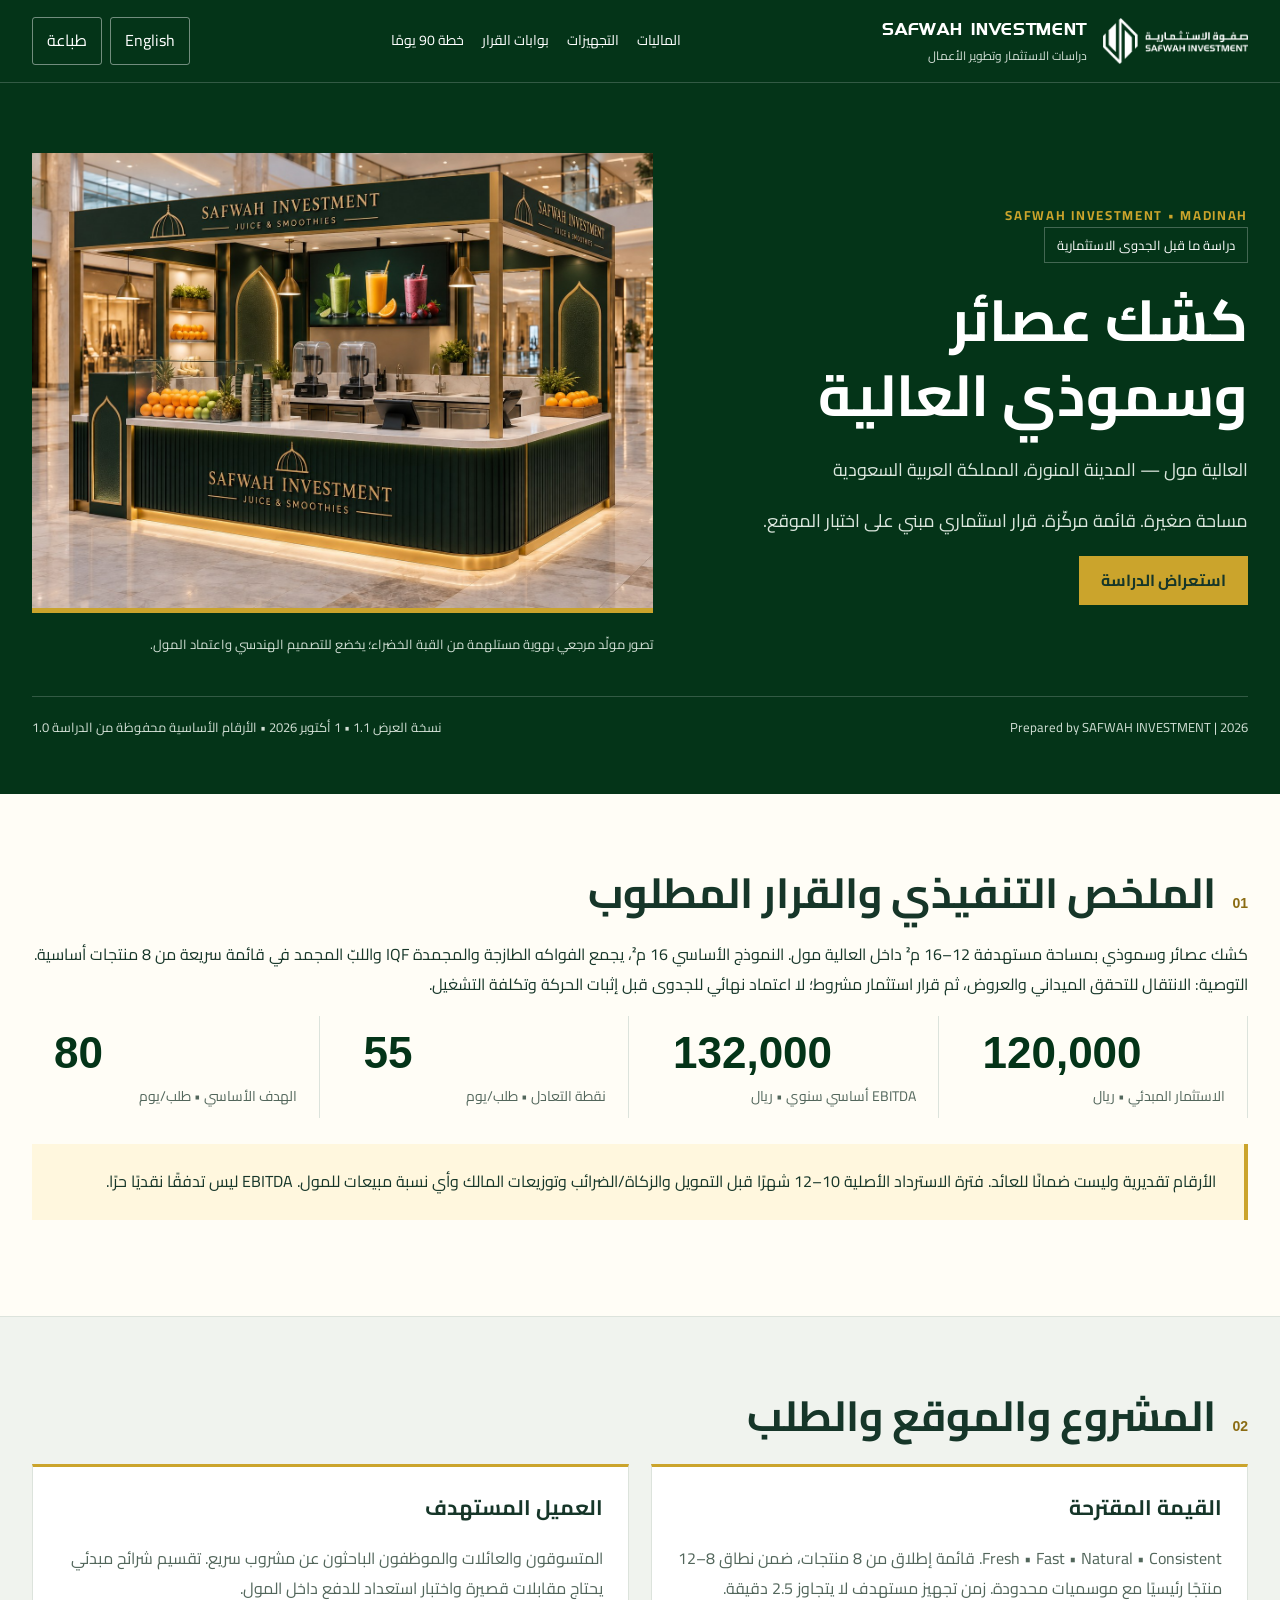
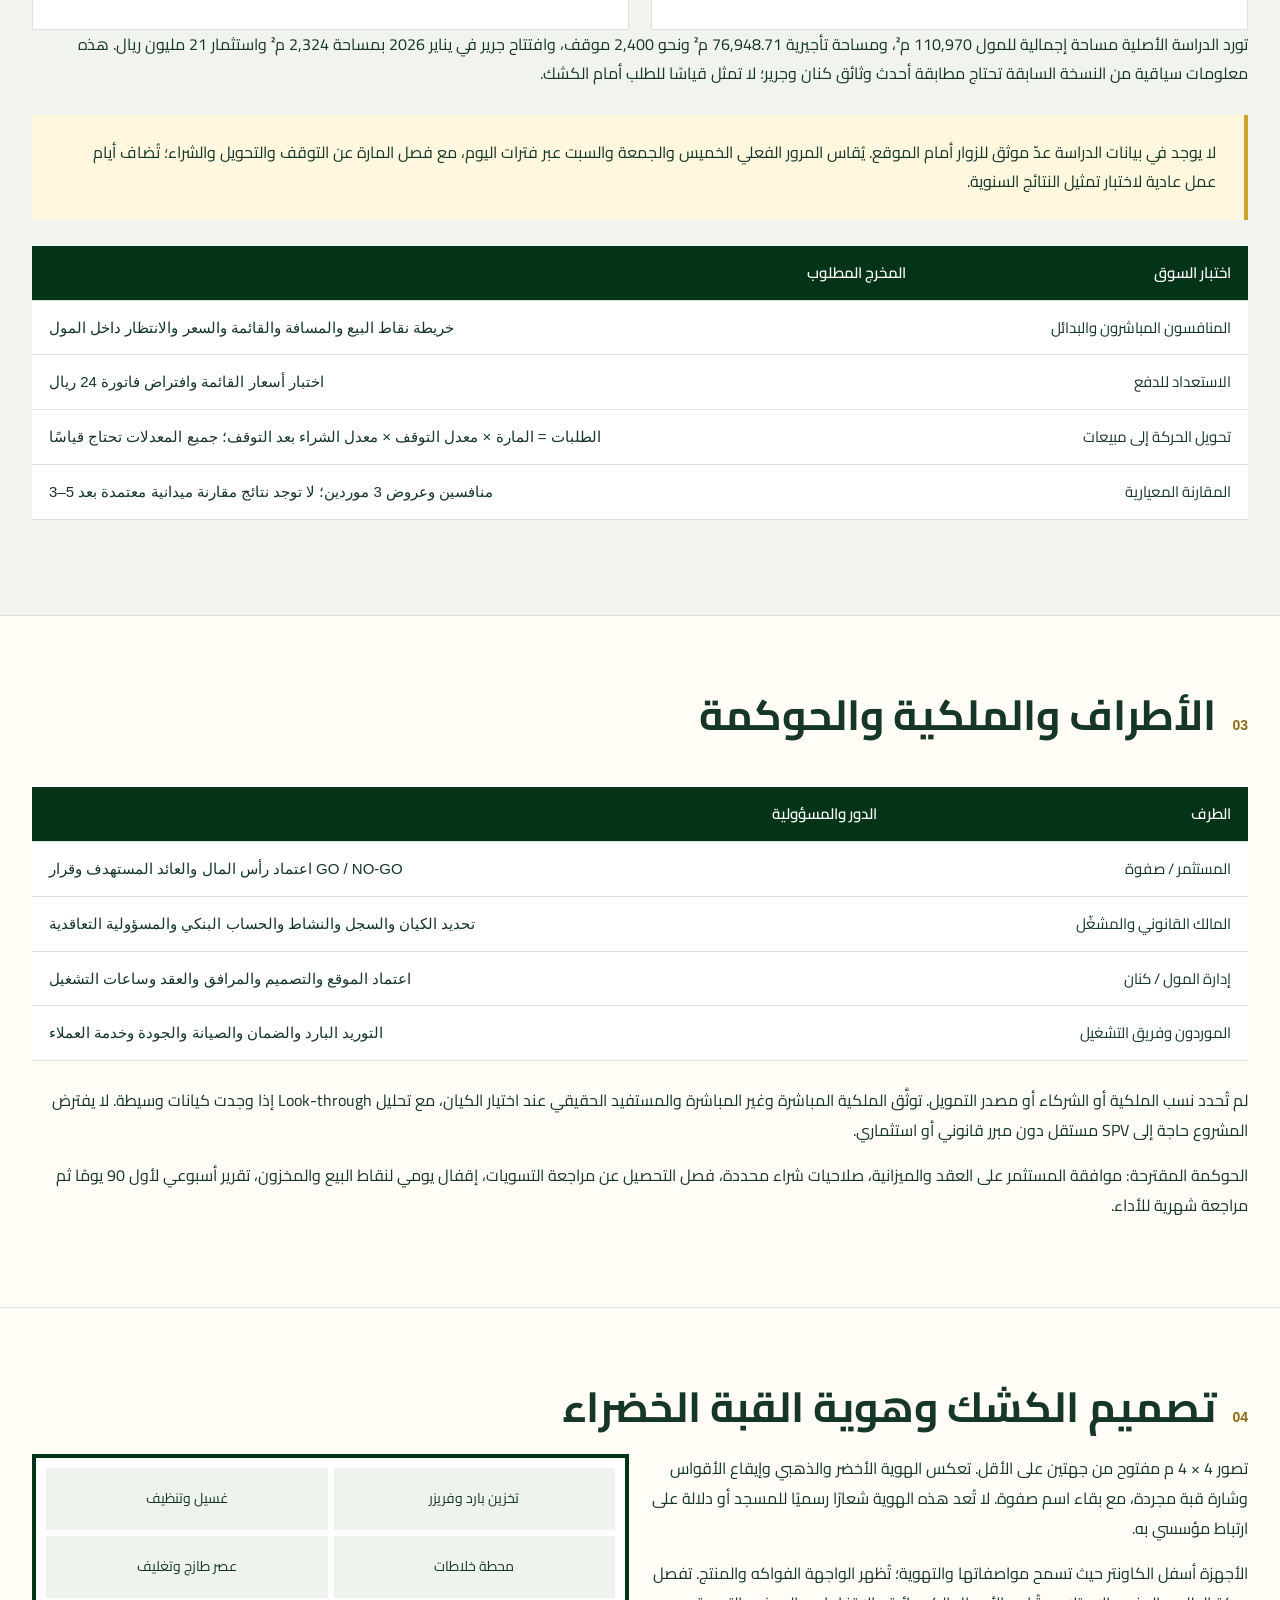
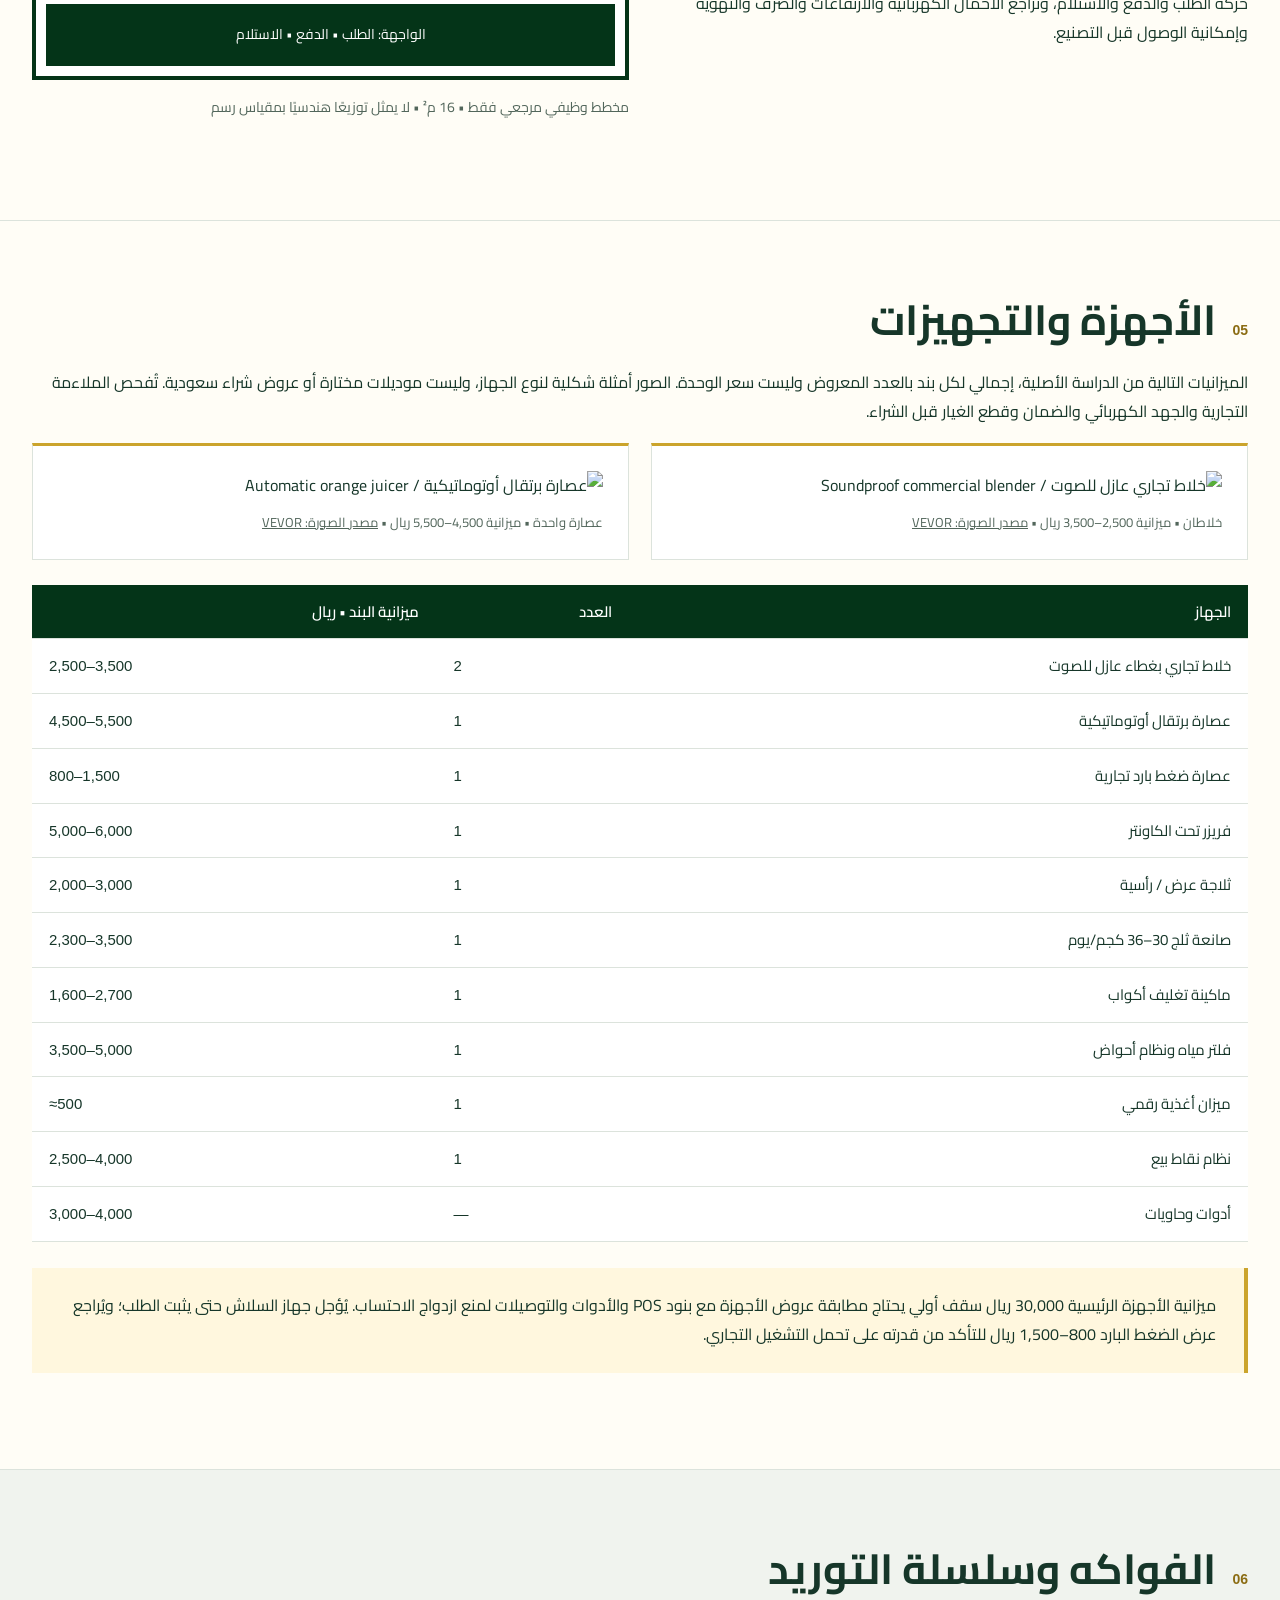
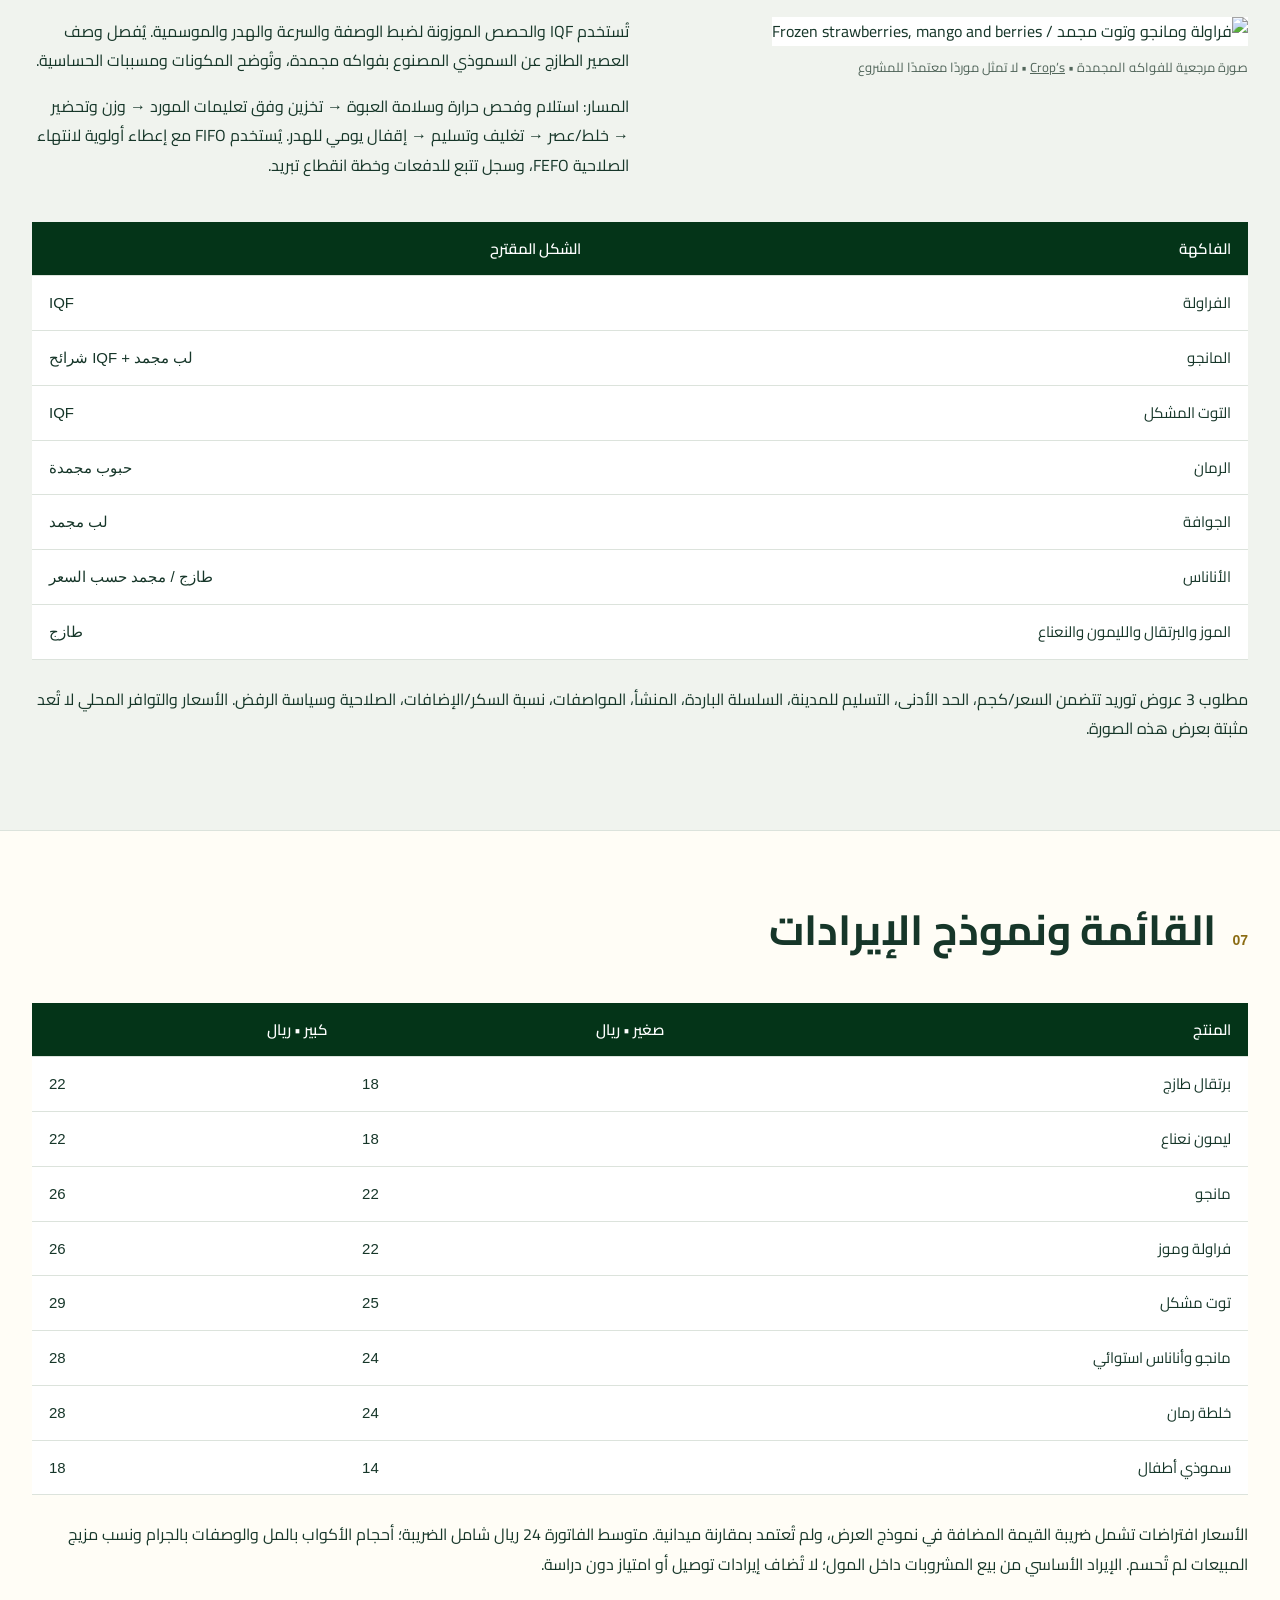
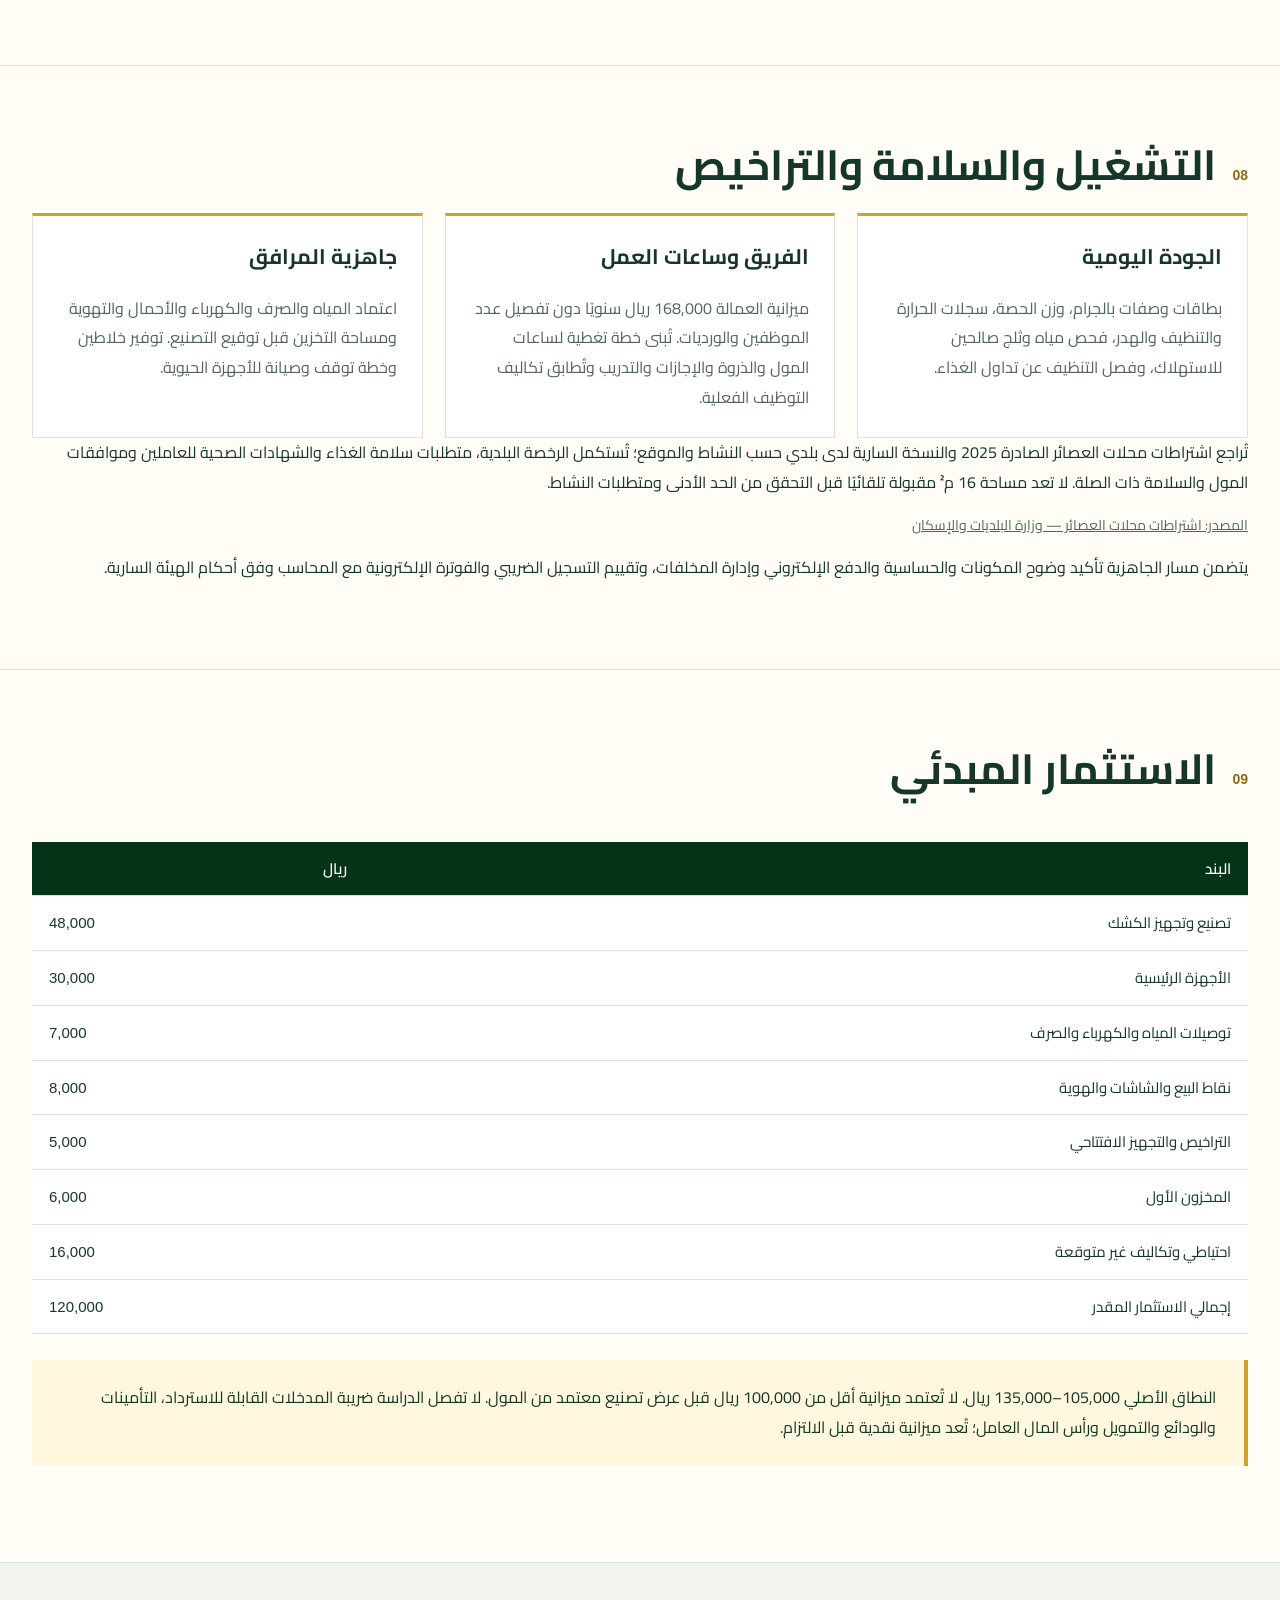
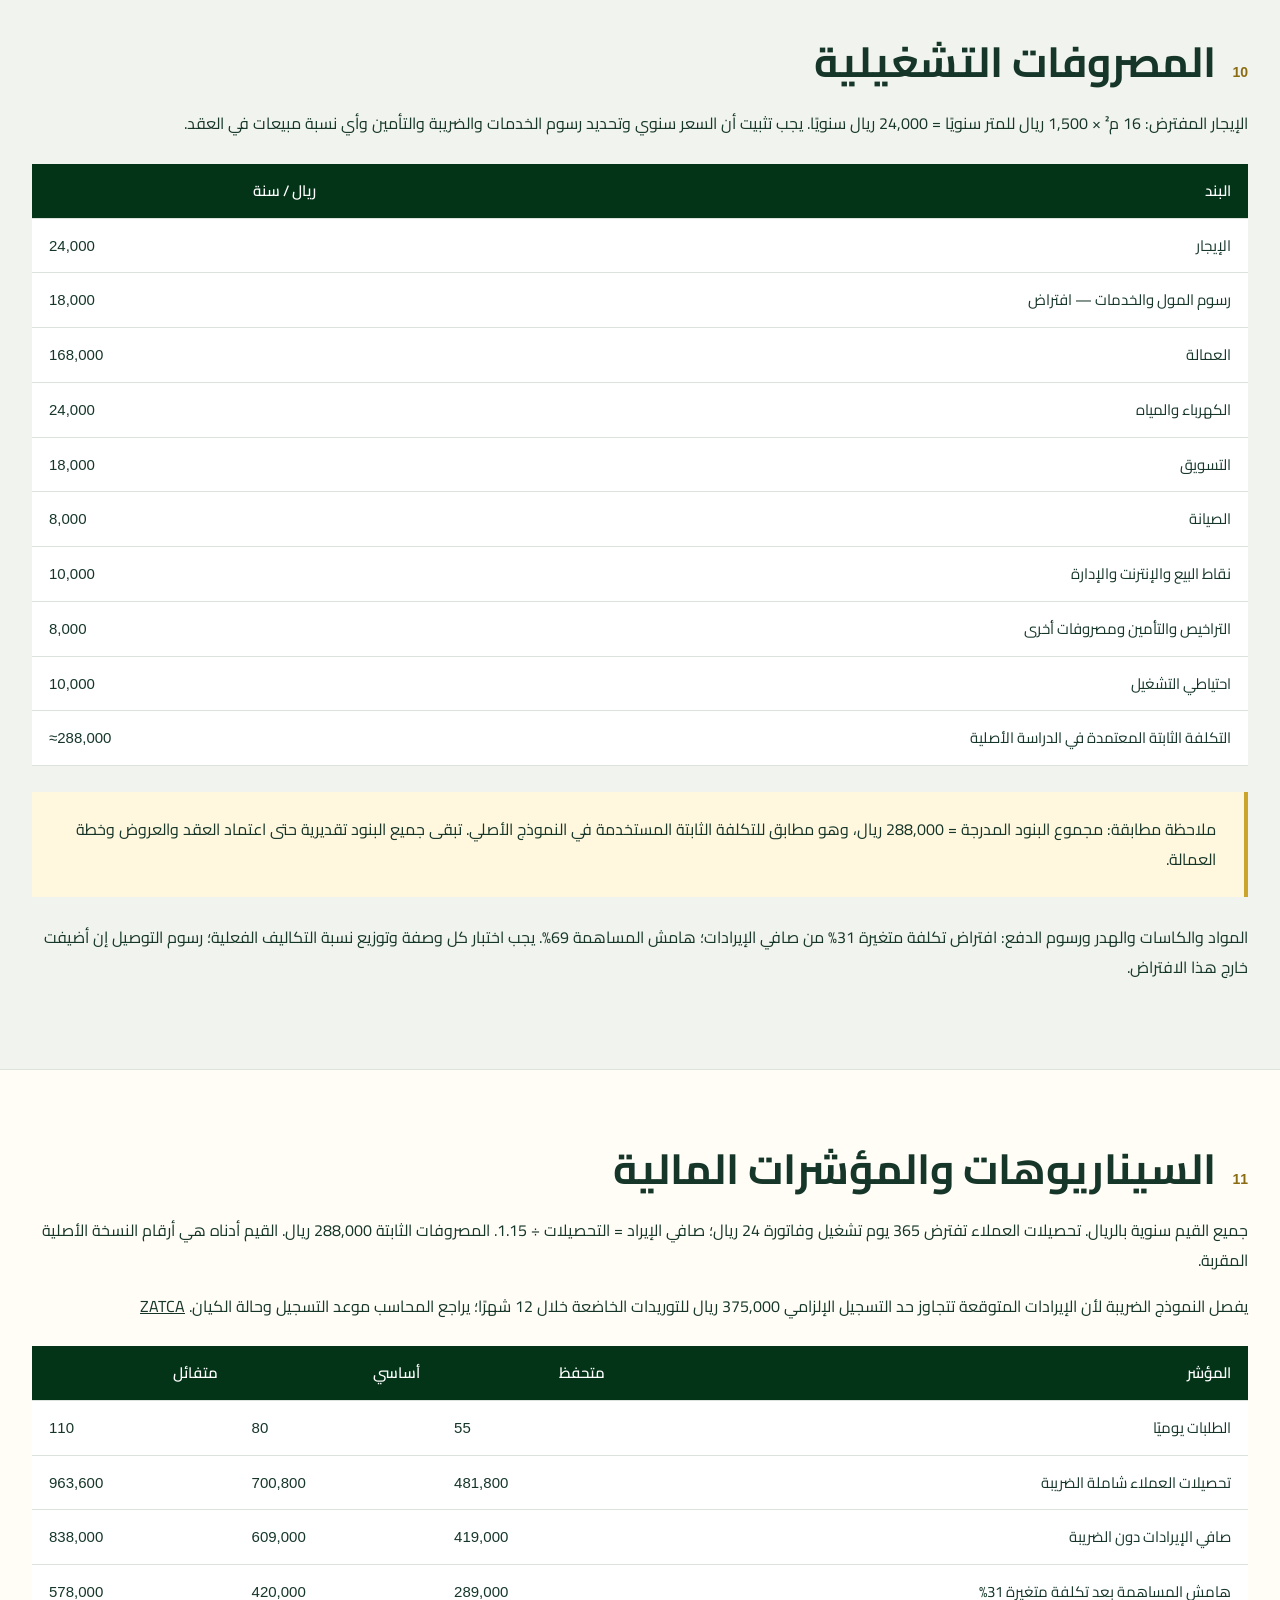
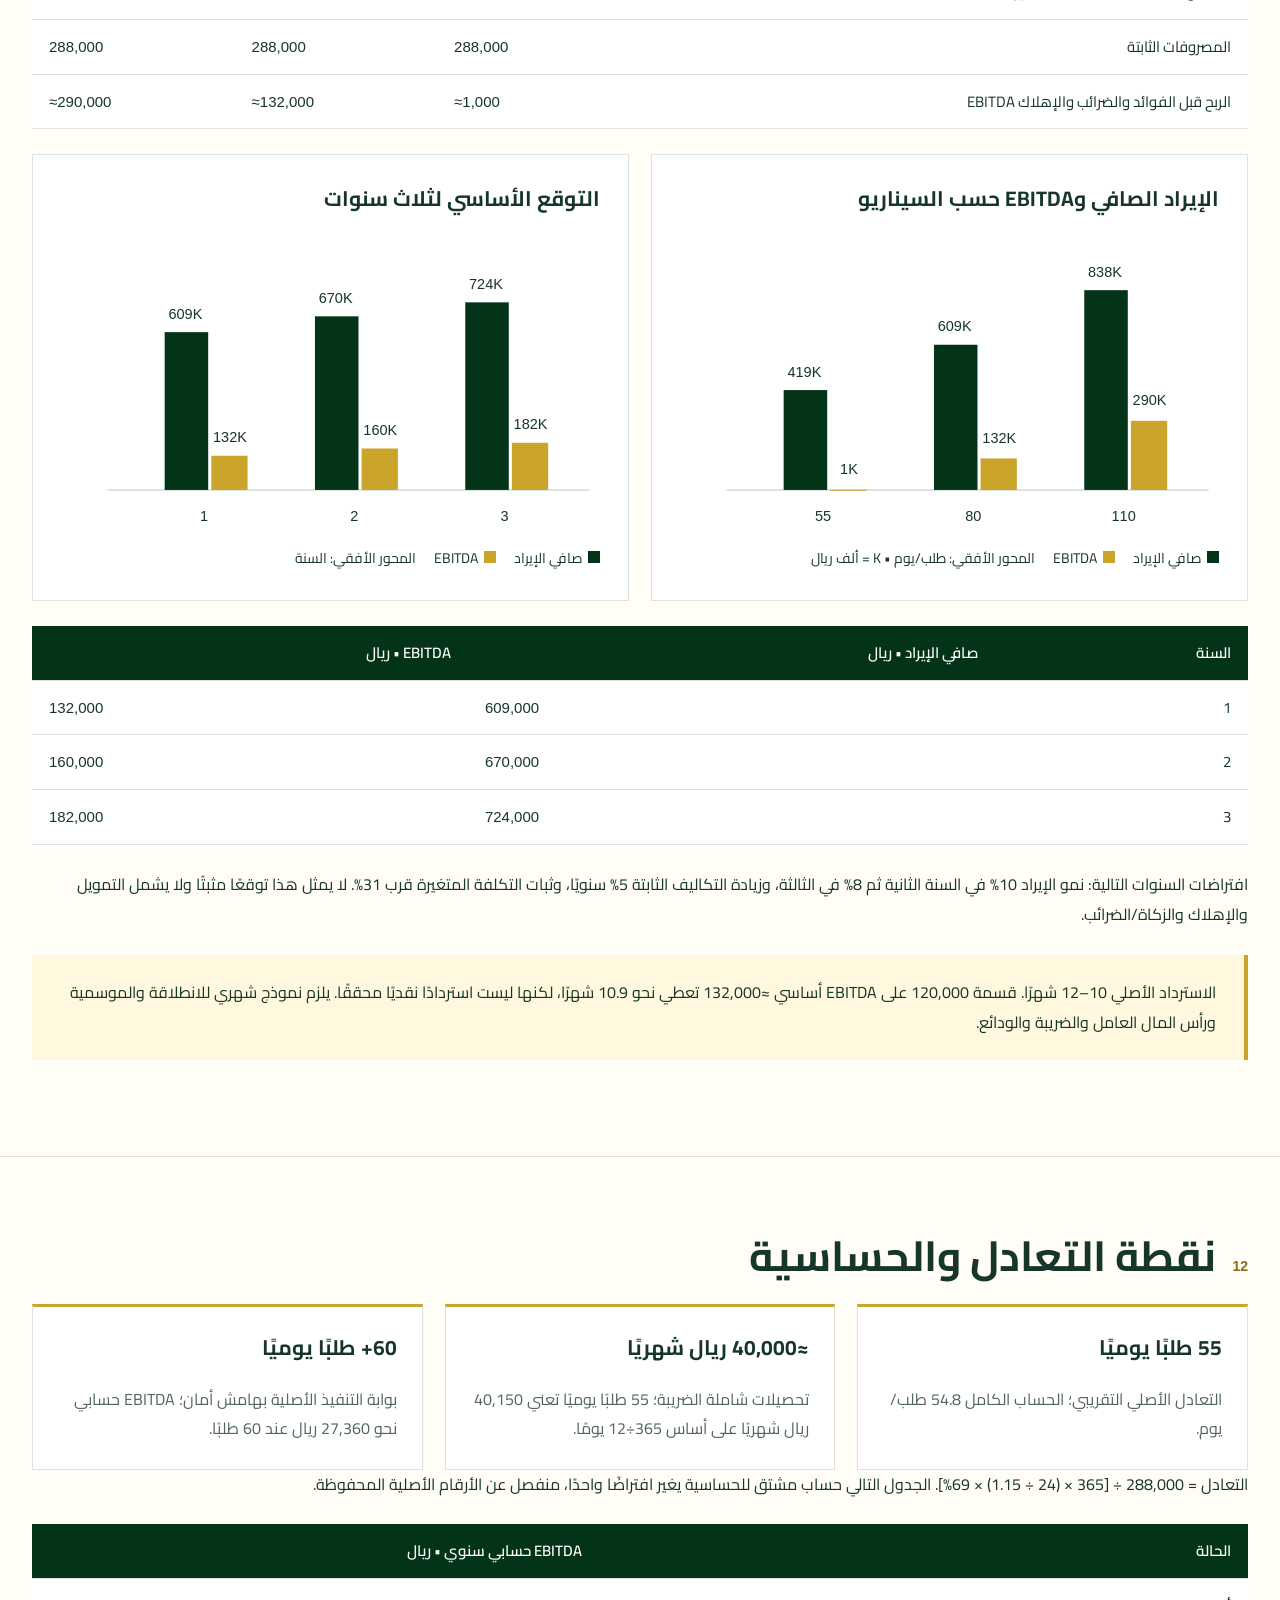
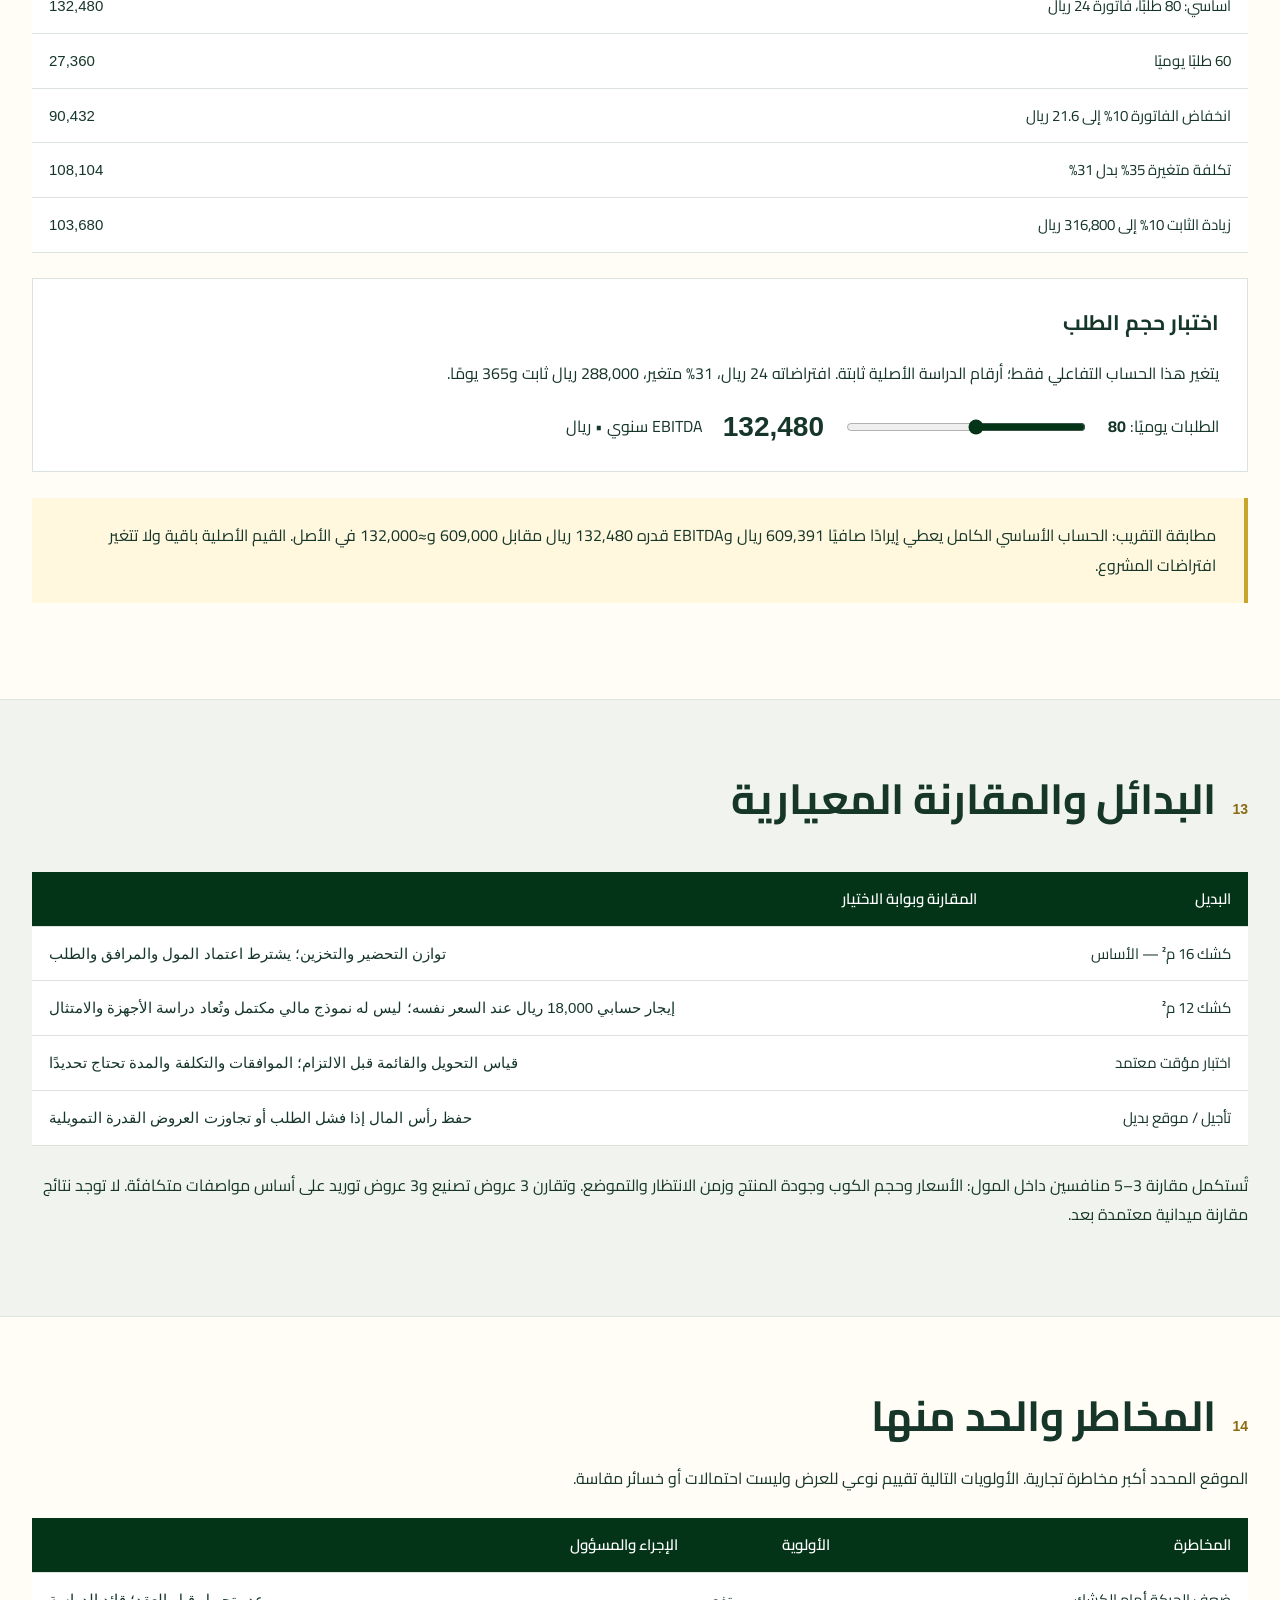
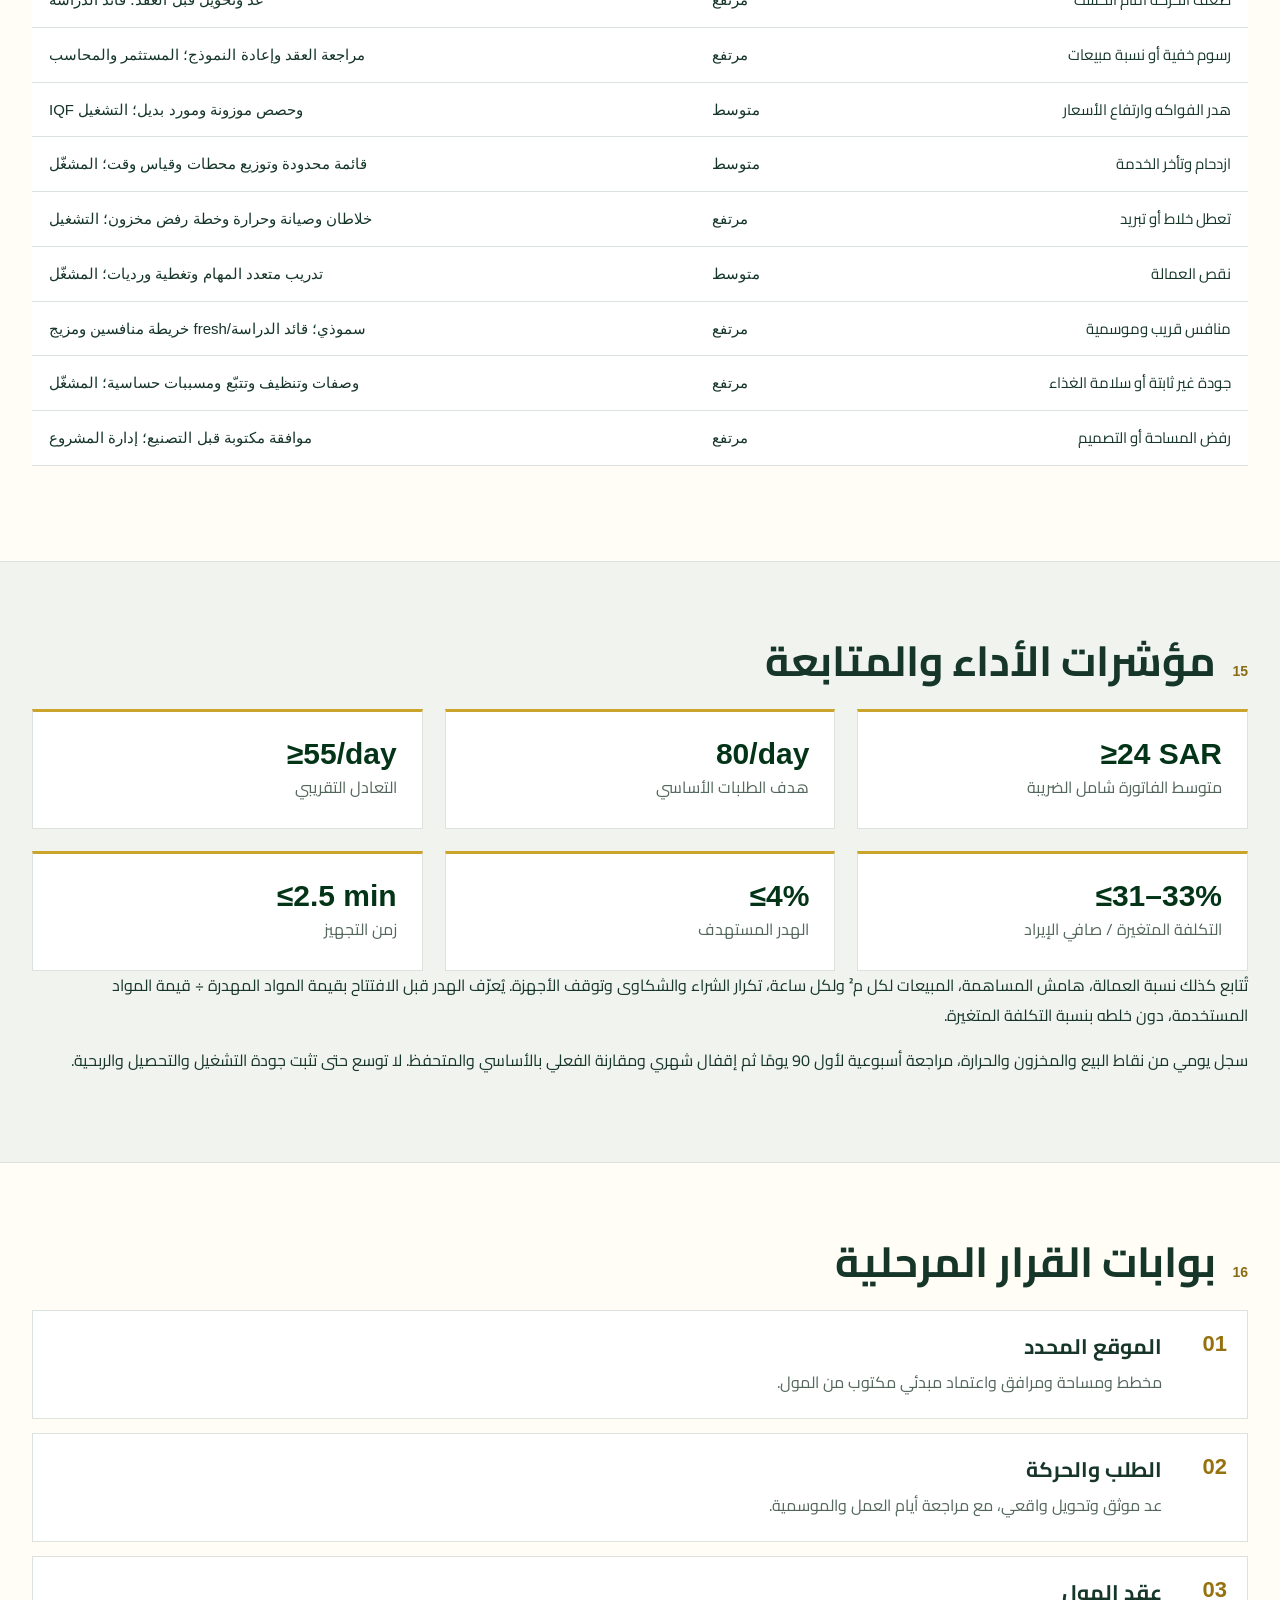
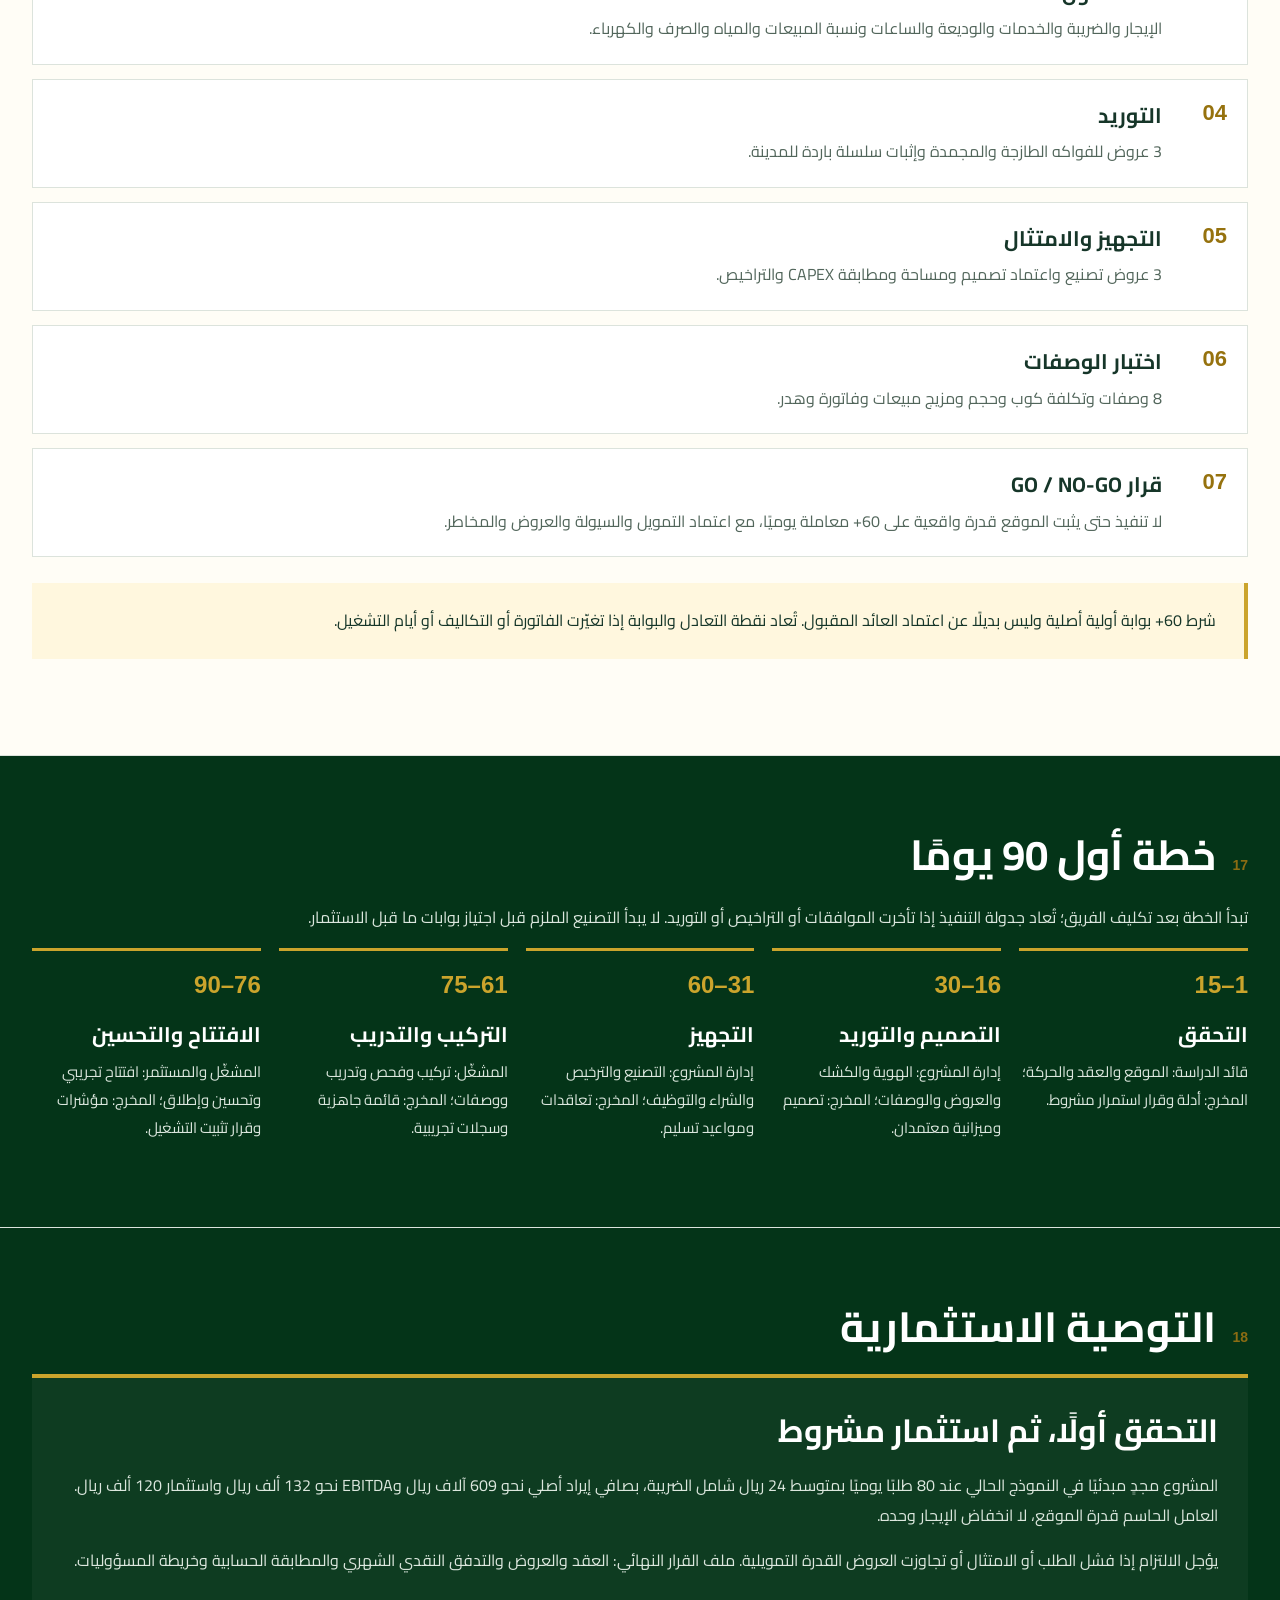
==== commit f05b70ab: "Retain and source the original VAT registration threshold" ====
--- a/al-alia-juice-kiosk/index.html
+++ b/al-alia-juice-kiosk/index.html
@@ -1,3 +1,3 @@
 <!doctype html><html lang="ar" dir="rtl"><head><meta charset="utf-8"><meta name="viewport" content="width=device-width,initial-scale=1"><meta name="description" content="دراسة ما قبل الجدوى لكشك عصائر وسموذي في العالية مول بالمدينة المنورة — SAFWAH INVESTMENT. Arabic and English investment pre-feasibility."><meta name="theme-color" content="#043418"><title>كشك عصائر العالية | SAFWAH INVESTMENT</title><link rel="stylesheet" href="styles.css"><script defer src="script.js"></script></head><body>
 <a href="#summary" class="skip"><span data-ar="انتقل للدراسة" data-en="Skip to study">انتقل للدراسة</span></a><header><div class="wrap bar"><a class="brand" href="#cover"><img src="../finance/logo.png" alt="SAFWAH INVESTMENT — صفوة الاستثمارية"><span><b>SAFWAH INVESTMENT</b><small data-ar="دراسات الاستثمار وتطوير الأعمال" data-en="Investment & Business Development">دراسات الاستثمار وتطوير الأعمال</small></span></a><nav><a href="#financial"><span data-ar="الماليات" data-en="Financials">الماليات</span></a><a href="#equipment"><span data-ar="التجهيزات" data-en="Equipment">التجهيزات</span></a><a href="#gates"><span data-ar="بوابات القرار" data-en="Decision gates">بوابات القرار</span></a><a href="#plan"><span data-ar="خطة 90 يومًا" data-en="90-day plan">خطة 90 يومًا</span></a></nav><div class="controls"><button id="language" type="button">English</button><button id="print" type="button"><span data-ar="طباعة" data-en="Print">طباعة</span></button></div></div></header>
-<main><section id="cover" class="cover"><div class="wrap"><div class="cover-grid"><div><div class="eyebrow">SAFWAH INVESTMENT • MADINAH</div><span class="badge" data-ar="دراسة ما قبل الجدوى الاستثمارية" data-en="Investment Pre-Feasibility">دراسة ما قبل الجدوى الاستثمارية</span><h1 data-ar="كشك عصائر<br>وسموذي العالية" data-en="Al Alia Juice<br>& Smoothie Kiosk">كشك عصائر<br>وسموذي العالية</h1><p data-ar="العالية مول — المدينة المنورة، المملكة العربية السعودية" data-en="Alia Mall — Madinah, Saudi Arabia">العالية مول — المدينة المنورة، المملكة العربية السعودية</p><p data-ar="مساحة صغيرة. قائمة مركّزة. قرار استثماري مبني على اختبار الموقع." data-en="A compact footprint. A focused menu. An investment decision grounded in site validation.">مساحة صغيرة. قائمة مركّزة. قرار استثماري مبني على اختبار الموقع.</p><a class="btn" href="#summary"><span data-ar="استعراض الدراسة" data-en="Explore the study">استعراض الدراسة</span></a></div><figure><img src="assets/kiosk-concept.jpg" alt="تصور كشك صفوة مستلهم من القبة الخضراء / Safwah kiosk concept inspired by the Green Dome" fetchpriority="high"><figcaption><span data-ar="تصور مولّد مرجعي بهوية مستلهمة من القبة الخضراء؛ يخضع للتصميم الهندسي واعتماد المول." data-en="AI-generated reference concept inspired by the Green Dome; subject to engineering design and mall approval.">تصور مولّد مرجعي بهوية مستلهمة من القبة الخضراء؛ يخضع للتصميم الهندسي واعتماد المول.</span></figcaption></figure></div><div class="cover-foot"><span>Prepared by SAFWAH INVESTMENT | 2026</span><span data-ar="نسخة العرض 1.1 • 1 أكتوبر 2026 • الأرقام الأساسية محفوظة من الدراسة 1.0" data-en="Presentation v1.1 • 1 October 2026 • Base figures preserved from study v1.0">نسخة العرض 1.1 • 1 أكتوبر 2026 • الأرقام الأساسية محفوظة من الدراسة 1.0</span></div></div></section><section id="summary" class="section "><div class="wrap"><div class="section-title"><span>01</span><h2 data-ar="الملخص التنفيذي والقرار المطلوب" data-en="Executive summary & investment decision">الملخص التنفيذي والقرار المطلوب</h2></div><p data-ar="كشك عصائر وسموذي بمساحة مستهدفة 12–16 م² داخل العالية مول. النموذج الأساسي 16 م²، يجمع الفواكه الطازجة والمجمدة IQF واللبّ المجمد في قائمة سريعة من 8 منتجات أساسية. التوصية: الانتقال للتحقق الميداني والعروض، ثم قرار استثمار مشروط؛ لا اعتماد نهائي للجدوى قبل إثبات الحركة وتكلفة التشغيل." data-en="A 12–16 sqm juice and smoothie kiosk inside Alia Mall. The base case uses 16 sqm, combining fresh fruit, IQF frozen fruit and frozen pulp in an eight-product core menu. Recommendation: proceed to site validation and quotations, followed by a conditional investment decision. Final viability depends on verified traffic and operating costs.">كشك عصائر وسموذي بمساحة مستهدفة 12–16 م² داخل العالية مول. النموذج الأساسي 16 م²، يجمع الفواكه الطازجة والمجمدة IQF واللبّ المجمد في قائمة سريعة من 8 منتجات أساسية. التوصية: الانتقال للتحقق الميداني والعروض، ثم قرار استثمار مشروط؛ لا اعتماد نهائي للجدوى قبل إثبات الحركة وتكلفة التشغيل.</p><div class="grid four"><div class="metric"><strong>120,000</strong><small data-ar="الاستثمار المبدئي • ريال" data-en="Initial investment • SAR">الاستثمار المبدئي • ريال</small></div><div class="metric"><strong>132,000</strong><small data-ar="EBITDA أساسي سنوي • ريال" data-en="Base annual EBITDA • SAR">EBITDA أساسي سنوي • ريال</small></div><div class="metric"><strong>55</strong><small data-ar="نقطة التعادل • طلب/يوم" data-en="Break-even • orders/day">نقطة التعادل • طلب/يوم</small></div><div class="metric"><strong>80</strong><small data-ar="الهدف الأساسي • طلب/يوم" data-en="Base target • orders/day">الهدف الأساسي • طلب/يوم</small></div></div><aside class="callout"><p data-ar="الأرقام تقديرية وليست ضمانًا للعائد. فترة الاسترداد الأصلية 10–12 شهرًا قبل التمويل والزكاة/الضرائب وتوزيعات المالك وأي نسبة مبيعات للمول. EBITDA ليس تدفقًا نقديًا حرًا." data-en="Figures are estimates, not guaranteed returns. The original 10–12 month payback is before financing, zakat/taxes, owner distributions and any mall turnover rent. EBITDA is not free cash flow.">الأرقام تقديرية وليست ضمانًا للعائد. فترة الاسترداد الأصلية 10–12 شهرًا قبل التمويل والزكاة/الضرائب وتوزيعات المالك وأي نسبة مبيعات للمول. EBITDA ليس تدفقًا نقديًا حرًا.</p></aside></div></section><section id="context" class="section tint"><div class="wrap"><div class="section-title"><span>02</span><h2 data-ar="المشروع والموقع والطلب" data-en="Project, location & demand">المشروع والموقع والطلب</h2></div><div class="grid two"><article class="card"><h3 data-ar="القيمة المقترحة" data-en="Value proposition">القيمة المقترحة</h3><p data-ar="Fresh • Fast • Natural • Consistent. قائمة إطلاق من 8 منتجات، ضمن نطاق 8–12 منتجًا رئيسيًا مع موسميات محدودة. زمن تجهيز مستهدف لا يتجاوز 2.5 دقيقة." data-en="Fresh • Fast • Natural • Consistent. Launch with eight products within a focused 8–12 item menu, plus limited seasonal additions. Target preparation time: no more than 2.5 minutes.">Fresh • Fast • Natural • Consistent. قائمة إطلاق من 8 منتجات، ضمن نطاق 8–12 منتجًا رئيسيًا مع موسميات محدودة. زمن تجهيز مستهدف لا يتجاوز 2.5 دقيقة.</p></article><article class="card"><h3 data-ar="العميل المستهدف" data-en="Target customer">العميل المستهدف</h3><p data-ar="المتسوقون والعائلات والموظفون الباحثون عن مشروب سريع. تقسيم شرائح مبدئي يحتاج مقابلات قصيرة واختبار استعداد للدفع داخل المول." data-en="Shoppers, families and staff seeking a quick beverage. These provisional segments require short interviews and willingness-to-pay testing inside the mall.">المتسوقون والعائلات والموظفون الباحثون عن مشروب سريع. تقسيم شرائح مبدئي يحتاج مقابلات قصيرة واختبار استعداد للدفع داخل المول.</p></article></div><p data-ar="تورد الدراسة الأصلية مساحة إجمالية للمول 110,970 م²، ومساحة تأجيرية 76,948.71 م² ونحو 2,400 موقف، وافتتاح جرير في يناير 2026 بمساحة 2,324 م² واستثمار 21 مليون ريال. هذه معلومات سياقية من النسخة السابقة تحتاج مطابقة أحدث وثائق كنان وجرير؛ لا تمثل قياسًا للطلب أمام الكشك." data-en="The original study reports 110,970 sqm total mall area, 76,948.71 sqm GLA, approximately 2,400 parking spaces, and a Jarir opening in January 2026 with 2,324 sqm and SAR 21 million investment. These inherited contextual figures require confirmation against current Kinan and Jarir documents; they do not measure demand at the kiosk.">تورد الدراسة الأصلية مساحة إجمالية للمول 110,970 م²، ومساحة تأجيرية 76,948.71 م² ونحو 2,400 موقف، وافتتاح جرير في يناير 2026 بمساحة 2,324 م² واستثمار 21 مليون ريال. هذه معلومات سياقية من النسخة السابقة تحتاج مطابقة أحدث وثائق كنان وجرير؛ لا تمثل قياسًا للطلب أمام الكشك.</p><aside class="callout"><p data-ar="لا يوجد في بيانات الدراسة عدّ موثق للزوار أمام الموقع. يُقاس المرور الفعلي الخميس والجمعة والسبت عبر فترات اليوم، مع فصل المارة عن التوقف والتحويل والشراء؛ تُضاف أيام عمل عادية لاختبار تمثيل النتائج السنوية." data-en="The study contains no verified footfall count at the exact site. Count traffic on Thursday, Friday and Saturday across dayparts, separating passers-by, stops, conversion and purchases; add ordinary weekdays to assess representativeness.">لا يوجد في بيانات الدراسة عدّ موثق للزوار أمام الموقع. يُقاس المرور الفعلي الخميس والجمعة والسبت عبر فترات اليوم، مع فصل المارة عن التوقف والتحويل والشراء؛ تُضاف أيام عمل عادية لاختبار تمثيل النتائج السنوية.</p></aside><div class="table-wrap"><table><thead><tr><th><span data-ar="اختبار السوق" data-en="Market test">اختبار السوق</span></th><th><span data-ar="المخرج المطلوب" data-en="Required evidence">المخرج المطلوب</span></th></tr></thead><tbody><tr><td><span data-ar="المنافسون المباشرون والبدائل" data-en="Direct competitors & alternatives">المنافسون المباشرون والبدائل</span></td><td class="num"><span data-ar="خريطة نقاط البيع والمسافة والقائمة والسعر والانتظار داخل المول" data-en="Map outlets, distance, menu, prices and queue times inside the mall">خريطة نقاط البيع والمسافة والقائمة والسعر والانتظار داخل المول</span></td></tr><tr><td><span data-ar="الاستعداد للدفع" data-en="Willingness to pay">الاستعداد للدفع</span></td><td class="num"><span data-ar="اختبار أسعار القائمة وافتراض فاتورة 24 ريال" data-en="Test menu pricing and the SAR 24 average ticket assumption">اختبار أسعار القائمة وافتراض فاتورة 24 ريال</span></td></tr><tr><td><span data-ar="تحويل الحركة إلى مبيعات" data-en="Traffic conversion">تحويل الحركة إلى مبيعات</span></td><td class="num"><span data-ar="الطلبات = المارة × معدل التوقف × معدل الشراء بعد التوقف؛ جميع المعدلات تحتاج قياسًا" data-en="Orders = passers-by × stop rate × purchase rate after stopping; all rates require measurement">الطلبات = المارة × معدل التوقف × معدل الشراء بعد التوقف؛ جميع المعدلات تحتاج قياسًا</span></td></tr><tr><td><span data-ar="المقارنة المعيارية" data-en="Benchmarking">المقارنة المعيارية</span></td><td class="num"><span data-ar="3–5 منافسين وعروض 3 موردين؛ لا توجد نتائج مقارنة ميدانية معتمدة بعد" data-en="3–5 competitors and three supplier quotes; no approved field benchmark results yet">3–5 منافسين وعروض 3 موردين؛ لا توجد نتائج مقارنة ميدانية معتمدة بعد</span></td></tr></tbody></table></div></div></section><section id="stakeholders" class="section "><div class="wrap"><div class="section-title"><span>03</span><h2 data-ar="الأطراف والملكية والحوكمة" data-en="Stakeholders, ownership & governance">الأطراف والملكية والحوكمة</h2></div><div class="table-wrap"><table><thead><tr><th><span data-ar="الطرف" data-en="Party">الطرف</span></th><th><span data-ar="الدور والمسؤولية" data-en="Role & accountability">الدور والمسؤولية</span></th></tr></thead><tbody><tr><td><span data-ar="المستثمر / صفوة" data-en="Investor / Safwah">المستثمر / صفوة</span></td><td class="num"><span data-ar="اعتماد رأس المال والعائد المستهدف وقرار GO / NO-GO" data-en="Approve capital, target return and GO / NO-GO">اعتماد رأس المال والعائد المستهدف وقرار GO / NO-GO</span></td></tr><tr><td><span data-ar="المالك القانوني والمشغّل" data-en="Legal owner & operator">المالك القانوني والمشغّل</span></td><td class="num"><span data-ar="تحديد الكيان والسجل والنشاط والحساب البنكي والمسؤولية التعاقدية" data-en="Identify entity, registration, activity, bank account and contractual liability">تحديد الكيان والسجل والنشاط والحساب البنكي والمسؤولية التعاقدية</span></td></tr><tr><td><span data-ar="إدارة المول / كنان" data-en="Mall management / Kinan">إدارة المول / كنان</span></td><td class="num"><span data-ar="اعتماد الموقع والتصميم والمرافق والعقد وساعات التشغيل" data-en="Approve site, design, utilities, lease and operating hours">اعتماد الموقع والتصميم والمرافق والعقد وساعات التشغيل</span></td></tr><tr><td><span data-ar="الموردون وفريق التشغيل" data-en="Suppliers & operations team">الموردون وفريق التشغيل</span></td><td class="num"><span data-ar="التوريد البارد والضمان والصيانة والجودة وخدمة العملاء" data-en="Cold-chain supply, warranty, maintenance, quality and service">التوريد البارد والضمان والصيانة والجودة وخدمة العملاء</span></td></tr></tbody></table></div><p data-ar="لم تُحدد نسب الملكية أو الشركاء أو مصدر التمويل. توثَّق الملكية المباشرة وغير المباشرة والمستفيد الحقيقي عند اختيار الكيان، مع تحليل Look-through إذا وجدت كيانات وسيطة. لا يفترض المشروع حاجة إلى SPV مستقل دون مبرر قانوني أو استثماري." data-en="Ownership percentages, partners and funding sources are not specified. Document direct and indirect ownership and ultimate beneficial owners when selecting the entity, using look-through analysis if intermediate entities exist. A separate SPV is not assumed without legal or investment justification.">لم تُحدد نسب الملكية أو الشركاء أو مصدر التمويل. توثَّق الملكية المباشرة وغير المباشرة والمستفيد الحقيقي عند اختيار الكيان، مع تحليل Look-through إذا وجدت كيانات وسيطة. لا يفترض المشروع حاجة إلى SPV مستقل دون مبرر قانوني أو استثماري.</p><p data-ar="الحوكمة المقترحة: موافقة المستثمر على العقد والميزانية، صلاحيات شراء محددة، فصل التحصيل عن مراجعة التسويات، إقفال يومي لنقاط البيع والمخزون، تقرير أسبوعي لأول 90 يومًا ثم مراجعة شهرية للأداء." data-en="Proposed governance: investor approval of lease and budget, defined purchasing authority, separation of cash collection and reconciliation review, daily POS and stock close, weekly reporting during the first 90 days and monthly performance review thereafter.">الحوكمة المقترحة: موافقة المستثمر على العقد والميزانية، صلاحيات شراء محددة، فصل التحصيل عن مراجعة التسويات، إقفال يومي لنقاط البيع والمخزون، تقرير أسبوعي لأول 90 يومًا ثم مراجعة شهرية للأداء.</p></div></section><section id="design" class="section "><div class="wrap"><div class="section-title"><span>04</span><h2 data-ar="تصميم الكشك وهوية القبة الخضراء" data-en="Kiosk design & Green Dome identity">تصميم الكشك وهوية القبة الخضراء</h2></div><div class="grid two"><div><p data-ar="تصور 4 × 4 م مفتوح من جهتين على الأقل. تعكس الهوية الأخضر والذهبي وإيقاع الأقواس وشارة قبة مجردة، مع بقاء اسم صفوة. لا تُعد هذه الهوية شعارًا رسميًا للمسجد أو دلالة على ارتباط مؤسسي به." data-en="A 4 × 4 m concept open on at least two sides. The identity uses green, gold, architectural arches and an abstract dome motif while retaining Safwah’s name. It is not an official mosque logo or a statement of institutional affiliation.">تصور 4 × 4 م مفتوح من جهتين على الأقل. تعكس الهوية الأخضر والذهبي وإيقاع الأقواس وشارة قبة مجردة، مع بقاء اسم صفوة. لا تُعد هذه الهوية شعارًا رسميًا للمسجد أو دلالة على ارتباط مؤسسي به.</p><p data-ar="الأجهزة أسفل الكاونتر حيث تسمح مواصفاتها والتهوية؛ تُظهر الواجهة الفواكه والمنتج. تفصل حركة الطلب والدفع والاستلام، وتُراجع الأحمال الكهربائية والارتفاعات والصرف والتهوية وإمكانية الوصول قبل التصنيع." data-en="Conceal equipment below counter where specifications and ventilation allow; focus the frontage on fruit and beverages. Separate ordering, payment and collection. Verify power loads, heights, drainage, ventilation and accessibility before fabrication.">الأجهزة أسفل الكاونتر حيث تسمح مواصفاتها والتهوية؛ تُظهر الواجهة الفواكه والمنتج. تفصل حركة الطلب والدفع والاستلام، وتُراجع الأحمال الكهربائية والارتفاعات والصرف والتهوية وإمكانية الوصول قبل التصنيع.</p></div><div><div class="floor"><div><span data-ar="تخزين بارد وفريزر" data-en="Cold storage & freezer">تخزين بارد وفريزر</span></div><div><span data-ar="غسيل وتنظيف" data-en="Wash & cleaning">غسيل وتنظيف</span></div><div><span data-ar="محطة خلاطات" data-en="Blender station">محطة خلاطات</span></div><div><span data-ar="عصر طازج وتغليف" data-en="Fresh juicing & packaging">عصر طازج وتغليف</span></div><div class="front"><span data-ar="الواجهة: الطلب • الدفع • الاستلام" data-en="Front: order • pay • collect">الواجهة: الطلب • الدفع • الاستلام</span></div></div><p class="floor-note small" data-ar="مخطط وظيفي مرجعي فقط • 16 م² • لا يمثل توزيعًا هندسيًا بمقياس رسم" data-en="Reference functional plan only • 16 sqm • not a scaled engineering layout">مخطط وظيفي مرجعي فقط • 16 م² • لا يمثل توزيعًا هندسيًا بمقياس رسم</p></div></div></div></section><section id="equipment" class="section "><div class="wrap"><div class="section-title"><span>05</span><h2 data-ar="الأجهزة والتجهيزات" data-en="Equipment & fit-out">الأجهزة والتجهيزات</h2></div><p data-ar="الميزانيات التالية من الدراسة الأصلية، إجمالي لكل بند بالعدد المعروض وليست سعر الوحدة. الصور أمثلة شكلية لنوع الجهاز، وليست موديلات مختارة أو عروض شراء سعودية. تُفحص الملاءمة التجارية والجهد الكهربائي والضمان وقطع الغيار قبل الشراء." data-en="The following original-study budgets are totals per line for the stated quantities, not unit prices. Photos illustrate equipment categories, not selected models or Saudi purchase quotations. Verify commercial suitability, voltage, warranty and spare parts before procurement.">الميزانيات التالية من الدراسة الأصلية، إجمالي لكل بند بالعدد المعروض وليست سعر الوحدة. الصور أمثلة شكلية لنوع الجهاز، وليست موديلات مختارة أو عروض شراء سعودية. تُفحص الملاءمة التجارية والجهد الكهربائي والضمان وقطع الغيار قبل الشراء.</p><div class="grid two"><figure class="card"><img class="photo" loading="lazy" src="https://img.vevorstatic.com/us%2FTSSBJ20L1600W4DTQV1%2Fgoods_img-v3%2Fsand-ice-machine-m100-1.2.jpg?format=webp&timestamp=1688696740000" alt="خلاط تجاري عازل للصوت / Soundproof commercial blender"><figcaption><span data-ar="خلاطان • ميزانية 2,500–3,500 ريال" data-en="Two blenders • budget SAR 2,500–3,500">خلاطان • ميزانية 2,500–3,500 ريال</span> • <a href="https://www.vevor.ca/snow-cone-machines-commercial-ice-shavers-c_10724/[base64]" target="_blank" rel="noopener"><span data-ar="مصدر الصورة: VEVOR" data-en="Image source: VEVOR">مصدر الصورة: VEVOR</span></a></figcaption></figure><figure class="card"><img class="photo" loading="lazy" src="https://vevor-bmp-prm.vevor.com/product/TSZDJLCZJQZDD76GI/commercial-orange-juicer-a100-1.4-m.jpg" alt="عصارة برتقال أوتوماتيكية / Automatic orange juicer"><figcaption><span data-ar="عصارة واحدة • ميزانية 4,500–5,500 ريال" data-en="One juicer • budget SAR 4,500–5,500">عصارة واحدة • ميزانية 4,500–5,500 ريال</span> • <a href="https://www.vevor.com/commercial-juicers-c_10701/[base64]" target="_blank" rel="noopener"><span data-ar="مصدر الصورة: VEVOR" data-en="Image source: VEVOR">مصدر الصورة: VEVOR</span></a></figcaption></figure></div><div class="table-wrap"><table><thead><tr><th><span data-ar="الجهاز" data-en="Equipment">الجهاز</span></th><th><span data-ar="العدد" data-en="Qty">العدد</span></th><th><span data-ar="ميزانية البند • ريال" data-en="Line budget • SAR">ميزانية البند • ريال</span></th></tr></thead><tbody><tr><td><span data-ar="خلاط تجاري بغطاء عازل للصوت" data-en="Soundproof commercial blender">خلاط تجاري بغطاء عازل للصوت</span></td><td class="num">2</td><td class="num">2,500–3,500</td></tr><tr><td><span data-ar="عصارة برتقال أوتوماتيكية" data-en="Automatic orange juicer">عصارة برتقال أوتوماتيكية</span></td><td class="num">1</td><td class="num">4,500–5,500</td></tr><tr><td><span data-ar="عصارة ضغط بارد تجارية" data-en="Commercial cold press juicer">عصارة ضغط بارد تجارية</span></td><td class="num">1</td><td class="num">800–1,500</td></tr><tr><td><span data-ar="فريزر تحت الكاونتر" data-en="Undercounter freezer">فريزر تحت الكاونتر</span></td><td class="num">1</td><td class="num">5,000–6,000</td></tr><tr><td><span data-ar="ثلاجة عرض / رأسية" data-en="Display / upright refrigerator">ثلاجة عرض / رأسية</span></td><td class="num">1</td><td class="num">2,000–3,000</td></tr><tr><td><span data-ar="صانعة ثلج 30–36 كجم/يوم" data-en="Ice maker 30–36 kg/day">صانعة ثلج 30–36 كجم/يوم</span></td><td class="num">1</td><td class="num">2,300–3,500</td></tr><tr><td><span data-ar="ماكينة تغليف أكواب" data-en="Cup sealing machine">ماكينة تغليف أكواب</span></td><td class="num">1</td><td class="num">1,600–2,700</td></tr><tr><td><span data-ar="فلتر مياه ونظام أحواض" data-en="Water filter & sink system">فلتر مياه ونظام أحواض</span></td><td class="num">1</td><td class="num">3,500–5,000</td></tr><tr><td><span data-ar="ميزان أغذية رقمي" data-en="Digital food scale">ميزان أغذية رقمي</span></td><td class="num">1</td><td class="num">≈500</td></tr><tr><td><span data-ar="نظام نقاط بيع" data-en="POS system">نظام نقاط بيع</span></td><td class="num">1</td><td class="num">2,500–4,000</td></tr><tr><td><span data-ar="أدوات وحاويات" data-en="Smallwares & containers">أدوات وحاويات</span></td><td class="num">—</td><td class="num">3,000–4,000</td></tr></tbody></table></div><aside class="callout"><p data-ar="ميزانية الأجهزة الرئيسية 30,000 ريال سقف أولي يحتاج مطابقة عروض الأجهزة مع بنود POS والأدوات والتوصيلات لمنع ازدواج الاحتساب. يُؤجل جهاز السلاش حتى يثبت الطلب؛ ويُراجع عرض الضغط البارد 800–1,500 ريال للتأكد من قدرته على تحمل التشغيل التجاري." data-en="The SAR 30,000 main-equipment budget is provisional. Reconcile quotations against POS, smallwares and utility line items to avoid double counting. Defer a slush machine until demand is proven; verify that the SAR 800–1,500 cold press allowance supports commercial duty.">ميزانية الأجهزة الرئيسية 30,000 ريال سقف أولي يحتاج مطابقة عروض الأجهزة مع بنود POS والأدوات والتوصيلات لمنع ازدواج الاحتساب. يُؤجل جهاز السلاش حتى يثبت الطلب؛ ويُراجع عرض الضغط البارد 800–1,500 ريال للتأكد من قدرته على تحمل التشغيل التجاري.</p></aside></div></section><section id="fruit" class="section tint"><div class="wrap"><div class="section-title"><span>06</span><h2 data-ar="الفواكه وسلسلة التوريد" data-en="Fruit & supply chain">الفواكه وسلسلة التوريد</h2></div><div class="grid two"><figure><img class="photo fruit-photo" loading="lazy" src="https://www.cropsfrozenfoods.com/public/Fruit/Products/_800xAUTO_fit_center-center_85_none_ns/Product-Image-Frozen-Sunshine-Fruit-Mix-5063-HR-7.jpg" alt="فراولة ومانجو وتوت مجمد / Frozen strawberries, mango and berries"><figcaption><span data-ar="صورة مرجعية للفواكه المجمدة" data-en="Frozen fruit reference photo">صورة مرجعية للفواكه المجمدة</span> • <a href="https://www.cropsfruits.com/frozen-fruit" target="_blank" rel="noopener">Crop’s</a> • <span data-ar="لا تمثل موردًا معتمدًا للمشروع" data-en="Not an approved project supplier">لا تمثل موردًا معتمدًا للمشروع</span></figcaption></figure><div><p data-ar="تُستخدم IQF والحصص الموزونة لضبط الوصفة والسرعة والهدر والموسمية. يُفصل وصف العصير الطازج عن السموذي المصنوع بفواكه مجمدة، وتُوضح المكونات ومسببات الحساسية." data-en="Use IQF and pre-weighed portions to control recipe consistency, speed, waste and seasonality. Distinguish fresh juice from smoothies made with frozen fruit, and disclose ingredients and allergens.">تُستخدم IQF والحصص الموزونة لضبط الوصفة والسرعة والهدر والموسمية. يُفصل وصف العصير الطازج عن السموذي المصنوع بفواكه مجمدة، وتُوضح المكونات ومسببات الحساسية.</p><p data-ar="المسار: استلام وفحص حرارة وسلامة العبوة → تخزين وفق تعليمات المورد → وزن وتحضير → خلط/عصر → تغليف وتسليم → إقفال يومي للهدر. يُستخدم FIFO مع إعطاء أولوية لانتهاء الصلاحية FEFO، وسجل تتبع للدفعات وخطة انقطاع تبريد." data-en="Process: receive and inspect temperature and packaging → store to supplier instructions → weigh and prepare → blend/juice → seal and hand over → daily waste close. Use FIFO with expiry-led FEFO prioritisation, batch traceability and a refrigeration-failure plan.">المسار: استلام وفحص حرارة وسلامة العبوة → تخزين وفق تعليمات المورد → وزن وتحضير → خلط/عصر → تغليف وتسليم → إقفال يومي للهدر. يُستخدم FIFO مع إعطاء أولوية لانتهاء الصلاحية FEFO، وسجل تتبع للدفعات وخطة انقطاع تبريد.</p></div></div><div class="table-wrap"><table><thead><tr><th><span data-ar="الفاكهة" data-en="Fruit">الفاكهة</span></th><th><span data-ar="الشكل المقترح" data-en="Proposed format">الشكل المقترح</span></th></tr></thead><tbody><tr><td><span data-ar="الفراولة" data-en="Strawberry">الفراولة</span></td><td class="num">IQF</td></tr><tr><td><span data-ar="المانجو" data-en="Mango">المانجو</span></td><td class="num"><span data-ar="شرائح IQF + لب مجمد" data-en="IQF slices + frozen pulp">شرائح IQF + لب مجمد</span></td></tr><tr><td><span data-ar="التوت المشكل" data-en="Mixed berries">التوت المشكل</span></td><td class="num">IQF</td></tr><tr><td><span data-ar="الرمان" data-en="Pomegranate">الرمان</span></td><td class="num"><span data-ar="حبوب مجمدة" data-en="Frozen kernels">حبوب مجمدة</span></td></tr><tr><td><span data-ar="الجوافة" data-en="Guava">الجوافة</span></td><td class="num"><span data-ar="لب مجمد" data-en="Frozen pulp">لب مجمد</span></td></tr><tr><td><span data-ar="الأناناس" data-en="Pineapple">الأناناس</span></td><td class="num"><span data-ar="طازج / مجمد حسب السعر" data-en="Fresh / frozen depending on price">طازج / مجمد حسب السعر</span></td></tr><tr><td><span data-ar="الموز والبرتقال والليمون والنعناع" data-en="Banana, orange, lemon & mint">الموز والبرتقال والليمون والنعناع</span></td><td class="num"><span data-ar="طازج" data-en="Fresh">طازج</span></td></tr></tbody></table></div><p data-ar="مطلوب 3 عروض توريد تتضمن السعر/كجم، الحد الأدنى، التسليم للمدينة، السلسلة الباردة، المنشأ، المواصفات، نسبة السكر/الإضافات، الصلاحية وسياسة الرفض. الأسعار والتوافر المحلي لا تُعد مثبتة بعرض هذه الصورة." data-en="Obtain three supply quotes covering SAR/kg, minimum orders, Madinah delivery, cold chain, origin, specifications, sugar/additives, shelf life and rejection terms. This photo does not establish local availability or prices.">مطلوب 3 عروض توريد تتضمن السعر/كجم، الحد الأدنى، التسليم للمدينة، السلسلة الباردة، المنشأ، المواصفات، نسبة السكر/الإضافات، الصلاحية وسياسة الرفض. الأسعار والتوافر المحلي لا تُعد مثبتة بعرض هذه الصورة.</p></div></section><section id="menu" class="section "><div class="wrap"><div class="section-title"><span>07</span><h2 data-ar="القائمة ونموذج الإيرادات" data-en="Menu & revenue model">القائمة ونموذج الإيرادات</h2></div><div class="table-wrap"><table><thead><tr><th><span data-ar="المنتج" data-en="Product">المنتج</span></th><th><span data-ar="صغير • ريال" data-en="Small • SAR">صغير • ريال</span></th><th><span data-ar="كبير • ريال" data-en="Large • SAR">كبير • ريال</span></th></tr></thead><tbody><tr><td><span data-ar="برتقال طازج" data-en="Fresh orange">برتقال طازج</span></td><td class="num">18</td><td class="num">22</td></tr><tr><td><span data-ar="ليمون نعناع" data-en="Lemon mint">ليمون نعناع</span></td><td class="num">18</td><td class="num">22</td></tr><tr><td><span data-ar="مانجو" data-en="Mango">مانجو</span></td><td class="num">22</td><td class="num">26</td></tr><tr><td><span data-ar="فراولة وموز" data-en="Strawberry banana">فراولة وموز</span></td><td class="num">22</td><td class="num">26</td></tr><tr><td><span data-ar="توت مشكل" data-en="Mixed berries">توت مشكل</span></td><td class="num">25</td><td class="num">29</td></tr><tr><td><span data-ar="مانجو وأناناس استوائي" data-en="Tropical mango pineapple">مانجو وأناناس استوائي</span></td><td class="num">24</td><td class="num">28</td></tr><tr><td><span data-ar="خلطة رمان" data-en="Pomegranate blend">خلطة رمان</span></td><td class="num">24</td><td class="num">28</td></tr><tr><td><span data-ar="سموذي أطفال" data-en="Kids smoothie">سموذي أطفال</span></td><td class="num">14</td><td class="num">18</td></tr></tbody></table></div><p data-ar="الأسعار افتراضات تشمل ضريبة القيمة المضافة في نموذج العرض، ولم تُعتمد بمقارنة ميدانية. متوسط الفاتورة 24 ريال شامل الضريبة؛ أحجام الأكواب بالمل والوصفات بالجرام ونسب مزيج المبيعات لم تُحسم. الإيراد الأساسي من بيع المشروبات داخل المول؛ لا تُضاف إيرادات توصيل أو امتياز دون دراسة." data-en="Display prices are assumptions treated as VAT-inclusive in this presentation and have not been validated by field benchmarking. Average ticket: SAR 24 including VAT. Cup volumes, gram-based recipes and sales mix are unresolved. Base revenue comes from in-mall beverage sales; delivery or franchise income is not assumed.">الأسعار افتراضات تشمل ضريبة القيمة المضافة في نموذج العرض، ولم تُعتمد بمقارنة ميدانية. متوسط الفاتورة 24 ريال شامل الضريبة؛ أحجام الأكواب بالمل والوصفات بالجرام ونسب مزيج المبيعات لم تُحسم. الإيراد الأساسي من بيع المشروبات داخل المول؛ لا تُضاف إيرادات توصيل أو امتياز دون دراسة.</p></div></section><section id="operations" class="section "><div class="wrap"><div class="section-title"><span>08</span><h2 data-ar="التشغيل والسلامة والتراخيص" data-en="Operations, safety & licensing">التشغيل والسلامة والتراخيص</h2></div><div class="grid three"><article class="card"><h3 data-ar="الجودة اليومية" data-en="Daily quality">الجودة اليومية</h3><p data-ar="بطاقات وصفات بالجرام، وزن الحصة، سجلات الحرارة والتنظيف والهدر، فحص مياه وثلج صالحين للاستهلاك، وفصل التنظيف عن تداول الغذاء." data-en="Gram-based recipe cards, portion weighing, temperature, cleaning and waste logs, potable water and ice checks, and separation of cleaning from food handling.">بطاقات وصفات بالجرام، وزن الحصة، سجلات الحرارة والتنظيف والهدر، فحص مياه وثلج صالحين للاستهلاك، وفصل التنظيف عن تداول الغذاء.</p></article><article class="card"><h3 data-ar="الفريق وساعات العمل" data-en="Staffing & hours">الفريق وساعات العمل</h3><p data-ar="ميزانية العمالة 168,000 ريال سنويًا دون تفصيل عدد الموظفين والورديات. تُبنى خطة تغطية لساعات المول والذروة والإجازات والتدريب وتُطابق تكاليف التوظيف الفعلية." data-en="Annual labour allowance: SAR 168,000, without a defined headcount or shift plan. Map mall hours, peak coverage, leave and training, then reconcile actual employment costs.">ميزانية العمالة 168,000 ريال سنويًا دون تفصيل عدد الموظفين والورديات. تُبنى خطة تغطية لساعات المول والذروة والإجازات والتدريب وتُطابق تكاليف التوظيف الفعلية.</p></article><article class="card"><h3 data-ar="جاهزية المرافق" data-en="Utility readiness">جاهزية المرافق</h3><p data-ar="اعتماد المياه والصرف والكهرباء والأحمال والتهوية ومساحة التخزين قبل توقيع التصنيع. توفير خلاطين وخطة توقف وصيانة للأجهزة الحيوية." data-en="Approve water, drainage, power loads, ventilation and storage before fabrication. Provide two blenders and downtime/maintenance plans for critical equipment.">اعتماد المياه والصرف والكهرباء والأحمال والتهوية ومساحة التخزين قبل توقيع التصنيع. توفير خلاطين وخطة توقف وصيانة للأجهزة الحيوية.</p></article></div><p data-ar="تُراجع اشتراطات محلات العصائر الصادرة 2025 والنسخة السارية لدى بلدي حسب النشاط والموقع؛ تُستكمل الرخصة البلدية، متطلبات سلامة الغذاء والشهادات الصحية للعاملين وموافقات المول والسلامة ذات الصلة. لا تعد مساحة 16 م² مقبولة تلقائيًا قبل التحقق من الحد الأدنى ومتطلبات النشاط." data-en="Review the 2025 juice-shop requirements and the current Balady conditions for the activity and location. Complete municipal licensing, food safety and staff health certificates, mall approvals and applicable safety requirements. The 16 sqm footprint is not automatically compliant; verify minimum space and activity conditions.">تُراجع اشتراطات محلات العصائر الصادرة 2025 والنسخة السارية لدى بلدي حسب النشاط والموقع؛ تُستكمل الرخصة البلدية، متطلبات سلامة الغذاء والشهادات الصحية للعاملين وموافقات المول والسلامة ذات الصلة. لا تعد مساحة 16 م² مقبولة تلقائيًا قبل التحقق من الحد الأدنى ومتطلبات النشاط.</p><p class="small"><a href="https://momah.gov.sa/sites/default/files/2025-07/ashtratat%20mhlat%20al%60sayr-bqrar%20ala%60tmad.pdf" target="_blank" rel="noopener"><span data-ar="المصدر: اشتراطات محلات العصائر — وزارة البلديات والإسكان" data-en="Source: Juice-shop requirements — Ministry of Municipalities and Housing">المصدر: اشتراطات محلات العصائر — وزارة البلديات والإسكان</span></a></p><p data-ar="يتضمن مسار الجاهزية تأكيد وضوح المكونات والحساسية والدفع الإلكتروني وإدارة المخلفات، وتقييم التسجيل الضريبي والفوترة الإلكترونية مع المحاسب وفق أحكام الهيئة السارية." data-en="Readiness includes ingredient/allergen disclosure, electronic payment, waste handling, and assessment of VAT registration and e-invoicing with the accountant under current ZATCA rules.">يتضمن مسار الجاهزية تأكيد وضوح المكونات والحساسية والدفع الإلكتروني وإدارة المخلفات، وتقييم التسجيل الضريبي والفوترة الإلكترونية مع المحاسب وفق أحكام الهيئة السارية.</p></div></section><section id="capex" class="section "><div class="wrap"><div class="section-title"><span>09</span><h2 data-ar="الاستثمار المبدئي" data-en="Initial investment • CAPEX">الاستثمار المبدئي</h2></div><div class="table-wrap"><table><thead><tr><th><span data-ar="البند" data-en="Item">البند</span></th><th><span data-ar="ريال" data-en="SAR">ريال</span></th></tr></thead><tbody><tr><td><span data-ar="تصنيع وتجهيز الكشك" data-en="Kiosk fabrication & fit-out">تصنيع وتجهيز الكشك</span></td><td class="num">48,000</td></tr><tr><td><span data-ar="الأجهزة الرئيسية" data-en="Main equipment">الأجهزة الرئيسية</span></td><td class="num">30,000</td></tr><tr><td><span data-ar="توصيلات المياه والكهرباء والصرف" data-en="Utilities & connections">توصيلات المياه والكهرباء والصرف</span></td><td class="num">7,000</td></tr><tr><td><span data-ar="نقاط البيع والشاشات والهوية" data-en="POS, screens & brand">نقاط البيع والشاشات والهوية</span></td><td class="num">8,000</td></tr><tr><td><span data-ar="التراخيص والتجهيز الافتتاحي" data-en="Licensing & pre-opening">التراخيص والتجهيز الافتتاحي</span></td><td class="num">5,000</td></tr><tr><td><span data-ar="المخزون الأول" data-en="Opening inventory">المخزون الأول</span></td><td class="num">6,000</td></tr><tr><td><span data-ar="احتياطي وتكاليف غير متوقعة" data-en="Contingency">احتياطي وتكاليف غير متوقعة</span></td><td class="num">16,000</td></tr><tr><td><span data-ar="إجمالي الاستثمار المقدر" data-en="Estimated total investment">إجمالي الاستثمار المقدر</span></td><td class="num">120,000</td></tr></tbody></table></div><aside class="callout"><p data-ar="النطاق الأصلي 105,000–135,000 ريال. لا تُعتمد ميزانية أقل من 100,000 ريال قبل عرض تصنيع معتمد من المول. لا تفصل الدراسة ضريبة المدخلات القابلة للاسترداد، التأمينات والودائع والتمويل ورأس المال العامل؛ تُعد ميزانية نقدية قبل الالتزام." data-en="Original range: SAR 105,000–135,000. Do not approve a budget below SAR 100,000 before a mall-approved fabrication quote. The study does not separately resolve recoverable input VAT, deposits, financing or working capital; prepare a cash budget before commitment.">النطاق الأصلي 105,000–135,000 ريال. لا تُعتمد ميزانية أقل من 100,000 ريال قبل عرض تصنيع معتمد من المول. لا تفصل الدراسة ضريبة المدخلات القابلة للاسترداد، التأمينات والودائع والتمويل ورأس المال العامل؛ تُعد ميزانية نقدية قبل الالتزام.</p></aside></div></section><section id="opex" class="section tint"><div class="wrap"><div class="section-title"><span>10</span><h2 data-ar="المصروفات التشغيلية" data-en="Operating expenses • OPEX">المصروفات التشغيلية</h2></div><p data-ar="الإيجار المفترض: 16 م² × 1,500 ريال للمتر سنويًا = 24,000 ريال سنويًا. يجب تثبيت أن السعر سنوي وتحديد رسوم الخدمات والضريبة والتأمين وأي نسبة مبيعات في العقد." data-en="Assumed rent: 16 sqm × SAR 1,500 per sqm per year = SAR 24,000 annually. Confirm the annual basis and specify service charges, VAT, deposits and any turnover rent in the lease.">الإيجار المفترض: 16 م² × 1,500 ريال للمتر سنويًا = 24,000 ريال سنويًا. يجب تثبيت أن السعر سنوي وتحديد رسوم الخدمات والضريبة والتأمين وأي نسبة مبيعات في العقد.</p><div class="table-wrap"><table><thead><tr><th><span data-ar="البند" data-en="Item">البند</span></th><th><span data-ar="ريال / سنة" data-en="SAR / year">ريال / سنة</span></th></tr></thead><tbody><tr><td><span data-ar="الإيجار" data-en="Rent">الإيجار</span></td><td class="num">24,000</td></tr><tr><td><span data-ar="رسوم المول والخدمات — افتراض" data-en="Mall service charges — provisional">رسوم المول والخدمات — افتراض</span></td><td class="num">18,000</td></tr><tr><td><span data-ar="العمالة" data-en="Labour">العمالة</span></td><td class="num">168,000</td></tr><tr><td><span data-ar="الكهرباء والمياه" data-en="Electricity & water">الكهرباء والمياه</span></td><td class="num">24,000</td></tr><tr><td><span data-ar="التسويق" data-en="Marketing">التسويق</span></td><td class="num">18,000</td></tr><tr><td><span data-ar="الصيانة" data-en="Maintenance">الصيانة</span></td><td class="num">8,000</td></tr><tr><td><span data-ar="نقاط البيع والإنترنت والإدارة" data-en="POS, internet & administration">نقاط البيع والإنترنت والإدارة</span></td><td class="num">10,000</td></tr><tr><td><span data-ar="التراخيص والتأمين ومصروفات أخرى" data-en="Licences, insurance & miscellaneous">التراخيص والتأمين ومصروفات أخرى</span></td><td class="num">8,000</td></tr><tr><td><span data-ar="احتياطي التشغيل" data-en="Operating contingency">احتياطي التشغيل</span></td><td class="num">10,000</td></tr><tr><td><span data-ar="التكلفة الثابتة المعتمدة في الدراسة الأصلية" data-en="Fixed cost used in the original model">التكلفة الثابتة المعتمدة في الدراسة الأصلية</span></td><td class="num">≈288,000</td></tr></tbody></table></div><aside class="callout"><p data-ar="ملاحظة مطابقة: مجموع البنود المدرجة = 288,000 ريال، وهو مطابق للتكلفة الثابتة المستخدمة في النموذج الأصلي. تبقى جميع البنود تقديرية حتى اعتماد العقد والعروض وخطة العمالة." data-en="Reconciliation note: listed items total SAR 288,000, matching the fixed cost used in the original model. All line items remain estimates until the lease, quotations and staffing plan are approved.">ملاحظة مطابقة: مجموع البنود المدرجة = 286,000 ريال، بينما النموذج الأصلي يستخدم ≈288,000 ريال. أبقينا 288,000 في المؤشرات والسيناريوهات حفاظًا على الدراسة، مع فارق 2,000 ريال غير موزع يلزم تسويته قبل الاعتماد.</p></aside><p data-ar="المواد والكاسات والهدر ورسوم الدفع: افتراض تكلفة متغيرة 31% من صافي الإيرادات؛ هامش المساهمة 69%. يجب اختبار كل وصفة وتوزيع نسبة التكاليف الفعلية؛ رسوم التوصيل إن أضيفت خارج هذا الافتراض." data-en="Fruit, cups, waste and payment fees: assumed variable cost of 31% of net revenue; contribution margin of 69%. Cost each recipe and validate the actual mix; any delivery commissions require separate modelling.">المواد والكاسات والهدر ورسوم الدفع: افتراض تكلفة متغيرة 31% من صافي الإيرادات؛ هامش المساهمة 69%. يجب اختبار كل وصفة وتوزيع نسبة التكاليف الفعلية؛ رسوم التوصيل إن أضيفت خارج هذا الافتراض.</p></div></section><section id="financial" class="section "><div class="wrap"><div class="section-title"><span>11</span><h2 data-ar="السيناريوهات والمؤشرات المالية" data-en="Financial scenarios & metrics">السيناريوهات والمؤشرات المالية</h2></div><p data-ar="جميع القيم سنوية بالريال. تحصيلات العملاء تفترض 365 يوم تشغيل وفاتورة 24 ريال؛ صافي الإيراد = التحصيلات ÷ 1.15. المصروفات الثابتة 288,000 ريال. القيم أدناه هي أرقام النسخة الأصلية المقربة." data-en="All figures are annual SAR. Customer collections assume 365 trading days and a SAR 24 ticket; net revenue = collections ÷ 1.15. Fixed OPEX: SAR 288,000. Figures below preserve the original rounded presentation.">جميع القيم سنوية بالريال. تحصيلات العملاء تفترض 365 يوم تشغيل وفاتورة 24 ريال؛ صافي الإيراد = التحصيلات ÷ 1.15. المصروفات الثابتة 288,000 ريال. القيم أدناه هي أرقام النسخة الأصلية المقربة.</p><div class="table-wrap"><table><thead><tr><th><span data-ar="المؤشر" data-en="Metric">المؤشر</span></th><th><span data-ar="متحفظ" data-en="Conservative">متحفظ</span></th><th><span data-ar="أساسي" data-en="Base">أساسي</span></th><th><span data-ar="متفائل" data-en="Upside">متفائل</span></th></tr></thead><tbody><tr><td><span data-ar="الطلبات يوميًا" data-en="Orders/day">الطلبات يوميًا</span></td><td class="num">55</td><td class="num">80</td><td class="num">110</td></tr><tr><td><span data-ar="تحصيلات العملاء شاملة الضريبة" data-en="Customer collections incl. VAT">تحصيلات العملاء شاملة الضريبة</span></td><td class="num">481,800</td><td class="num">700,800</td><td class="num">963,600</td></tr><tr><td><span data-ar="صافي الإيرادات دون الضريبة" data-en="Net revenue excl. VAT">صافي الإيرادات دون الضريبة</span></td><td class="num">419,000</td><td class="num">609,000</td><td class="num">838,000</td></tr><tr><td><span data-ar="هامش المساهمة بعد تكلفة متغيرة 31%" data-en="Contribution after 31% variable cost">هامش المساهمة بعد تكلفة متغيرة 31%</span></td><td class="num">289,000</td><td class="num">420,000</td><td class="num">578,000</td></tr><tr><td><span data-ar="المصروفات الثابتة" data-en="Fixed OPEX">المصروفات الثابتة</span></td><td class="num">288,000</td><td class="num">288,000</td><td class="num">288,000</td></tr><tr><td><span data-ar="الربح قبل الفوائد والضرائب والإهلاك EBITDA" data-en="EBITDA">الربح قبل الفوائد والضرائب والإهلاك EBITDA</span></td><td class="num">≈1,000</td><td class="num">≈132,000</td><td class="num">≈290,000</td></tr></tbody></table></div><div class="grid two"><div class="chart"><h3 data-ar="الإيراد الصافي وEBITDA حسب السيناريو" data-en="Net revenue & EBITDA by scenario">الإيراد الصافي وEBITDA حسب السيناريو</h3><svg viewBox="0 0 520 290" role="img" aria-label="Scenario financial chart"><line x1="45" y1="245" x2="510" y2="245" stroke="#bbc8bd"/><rect x="100" y="148.63" width="42" height="96.37" fill="#043418"/><rect x="145" y="244.77" width="35" height="1" fill="#cba42c"/><text x="120" y="135.63" text-anchor="middle">419K</text><text x="163" y="229.77" text-anchor="middle">1K</text><text x="138" y="275" text-anchor="middle">55</text><rect x="245" y="104.93" width="42" height="140.07" fill="#043418"/><rect x="290" y="214.64" width="35" height="30.360000000000003" fill="#cba42c"/><text x="265" y="91.93" text-anchor="middle">609K</text><text x="308" y="199.64" text-anchor="middle">132K</text><text x="283" y="275" text-anchor="middle">80</text><rect x="390" y="52.25999999999999" width="42" height="192.74" fill="#043418"/><rect x="435" y="178.3" width="35" height="66.7" fill="#cba42c"/><text x="410" y="39.25999999999999" text-anchor="middle">838K</text><text x="453" y="163.3" text-anchor="middle">290K</text><text x="428" y="275" text-anchor="middle">110</text></svg><div class="legend"><span><i></i><span data-ar="صافي الإيراد" data-en="Net revenue">صافي الإيراد</span></span><span><i class="gold"></i>EBITDA</span><span data-ar="المحور الأفقي: طلب/يوم • K = ألف ريال" data-en="X axis: orders/day • K = thousand SAR">المحور الأفقي: طلب/يوم • K = ألف ريال</span></div></div><div class="chart"><h3 data-ar="التوقع الأساسي لثلاث سنوات" data-en="Three-year base projection">التوقع الأساسي لثلاث سنوات</h3><svg viewBox="0 0 520 290" role="img" aria-label="Three year projection chart"><line x1="45" y1="245" x2="510" y2="245" stroke="#bbc8bd"/><rect x="100" y="92.75" width="42" height="152.25" fill="#043418"/><rect x="145" y="212" width="35" height="33" fill="#cba42c"/><text x="120" y="79.75" text-anchor="middle">609K</text><text x="163" y="199" text-anchor="middle">132K</text><text x="138" y="275" text-anchor="middle">1</text><rect x="245" y="77.5" width="42" height="167.5" fill="#043418"/><rect x="290" y="205" width="35" height="40" fill="#cba42c"/><text x="265" y="64.5" text-anchor="middle">670K</text><text x="308" y="192" text-anchor="middle">160K</text><text x="283" y="275" text-anchor="middle">2</text><rect x="390" y="64" width="42" height="181" fill="#043418"/><rect x="435" y="199.5" width="35" height="45.5" fill="#cba42c"/><text x="410" y="51" text-anchor="middle">724K</text><text x="453" y="186.5" text-anchor="middle">182K</text><text x="428" y="275" text-anchor="middle">3</text></svg><div class="legend"><span><i></i><span data-ar="صافي الإيراد" data-en="Net revenue">صافي الإيراد</span></span><span><i class="gold"></i>EBITDA</span><span data-ar="المحور الأفقي: السنة" data-en="X axis: year">المحور الأفقي: السنة</span></div></div></div><div class="table-wrap"><table><thead><tr><th><span data-ar="السنة" data-en="Year">السنة</span></th><th><span data-ar="صافي الإيراد • ريال" data-en="Net revenue • SAR">صافي الإيراد • ريال</span></th><th><span data-ar="EBITDA • ريال" data-en="EBITDA • SAR">EBITDA • ريال</span></th></tr></thead><tbody><tr><td>1</td><td class="num">609,000</td><td class="num">132,000</td></tr><tr><td>2</td><td class="num">670,000</td><td class="num">160,000</td></tr><tr><td>3</td><td class="num">724,000</td><td class="num">182,000</td></tr></tbody></table></div><p data-ar="افتراضات السنوات التالية: نمو الإيراد 10% في السنة الثانية ثم 8% في الثالثة، وزيادة التكاليف الثابتة 5% سنويًا، وثبات التكلفة المتغيرة قرب 31%. لا يمثل هذا توقعًا مثبتًا ولا يشمل التمويل والإهلاك والزكاة/الضرائب." data-en="Later-year assumptions: 10% revenue growth in Year 2, then 8% in Year 3, fixed costs rising 5% annually, and variable costs near 31%. This is an assumed projection excluding financing, depreciation and zakat/taxes.">افتراضات السنوات التالية: نمو الإيراد 10% في السنة الثانية ثم 8% في الثالثة، وزيادة التكاليف الثابتة 5% سنويًا، وثبات التكلفة المتغيرة قرب 31%. لا يمثل هذا توقعًا مثبتًا ولا يشمل التمويل والإهلاك والزكاة/الضرائب.</p><aside class="callout"><p data-ar="الاسترداد الأصلي 10–12 شهرًا. قسمة 120,000 على EBITDA أساسي ≈132,000 تعطي نحو 10.9 شهرًا، لكنها ليست استردادًا نقديًا محققًا. يلزم نموذج شهري للانطلاقة والموسمية ورأس المال العامل والضريبة والودائع." data-en="Original payback: 10–12 months. SAR 120,000 divided by base EBITDA of approximately SAR 132,000 gives about 10.9 months, but this is not a demonstrated cash payback. A monthly ramp-up, seasonality, working-capital, VAT and deposit model is still required.">الاسترداد الأصلي 10–12 شهرًا. قسمة 120,000 على EBITDA أساسي ≈132,000 تعطي نحو 10.9 شهرًا، لكنها ليست استردادًا نقديًا محققًا. يلزم نموذج شهري للانطلاقة والموسمية ورأس المال العامل والضريبة والودائع.</p></aside></div></section><section id="sensitivity" class="section "><div class="wrap"><div class="section-title"><span>12</span><h2 data-ar="نقطة التعادل والحساسية" data-en="Break-even & sensitivity">نقطة التعادل والحساسية</h2></div><div class="grid three"><article class="card"><h3 data-ar="55 طلبًا يوميًا" data-en="55 orders/day">55 طلبًا يوميًا</h3><p data-ar="التعادل الأصلي التقريبي؛ الحساب الكامل 54.8 طلب/يوم." data-en="Original approximate break-even; full calculation: 54.8 orders/day.">التعادل الأصلي التقريبي؛ الحساب الكامل 54.8 طلب/يوم.</p></article><article class="card"><h3 data-ar="≈40,000 ريال شهريًا" data-en="≈SAR 40,000/month">≈40,000 ريال شهريًا</h3><p data-ar="تحصيلات شاملة الضريبة؛ 55 طلبًا يوميًا تعني 40,150 ريال شهريًا على أساس 365÷12 يومًا." data-en="VAT-inclusive collections; 55 daily orders mean SAR 40,150 monthly using 365÷12 days.">تحصيلات شاملة الضريبة؛ 55 طلبًا يوميًا تعني 40,150 ريال شهريًا على أساس 365÷12 يومًا.</p></article><article class="card"><h3 data-ar="60+ طلبًا يوميًا" data-en="60+ orders/day">60+ طلبًا يوميًا</h3><p data-ar="بوابة التنفيذ الأصلية بهامش أمان؛ EBITDA حسابي نحو 27,360 ريال عند 60 طلبًا." data-en="Original execution gate with safety margin; calculated EBITDA about SAR 27,360 at 60 orders.">بوابة التنفيذ الأصلية بهامش أمان؛ EBITDA حسابي نحو 27,360 ريال عند 60 طلبًا.</p></article></div><p data-ar="التعادل = 288,000 ÷ [365 × (24 ÷ 1.15) × 69%]. الجدول التالي حساب مشتق للحساسية يغير افتراضًا واحدًا، منفصل عن الأرقام الأصلية المحفوظة." data-en="Break-even = 288,000 ÷ [365 × (24 ÷ 1.15) × 69%]. The following derived sensitivity changes one assumption at a time and is separate from preserved original figures.">التعادل = 288,000 ÷ [365 × (24 ÷ 1.15) × 69%]. الجدول التالي حساب مشتق للحساسية يغير افتراضًا واحدًا، منفصل عن الأرقام الأصلية المحفوظة.</p><div class="table-wrap"><table><thead><tr><th><span data-ar="الحالة" data-en="Case">الحالة</span></th><th><span data-ar="EBITDA حسابي سنوي • ريال" data-en="Calculated annual EBITDA • SAR">EBITDA حسابي سنوي • ريال</span></th></tr></thead><tbody><tr><td><span data-ar="أساسي: 80 طلبًا، فاتورة 24 ريال" data-en="Base: 80 orders, SAR 24 ticket">أساسي: 80 طلبًا، فاتورة 24 ريال</span></td><td class="num">132,480</td></tr><tr><td><span data-ar="60 طلبًا يوميًا" data-en="60 orders/day">60 طلبًا يوميًا</span></td><td class="num">27,360</td></tr><tr><td><span data-ar="انخفاض الفاتورة 10% إلى 21.6 ريال" data-en="Ticket −10% to SAR 21.6">انخفاض الفاتورة 10% إلى 21.6 ريال</span></td><td class="num">90,432</td></tr><tr><td><span data-ar="تكلفة متغيرة 35% بدل 31%" data-en="Variable cost 35% instead of 31%">تكلفة متغيرة 35% بدل 31%</span></td><td class="num">108,104</td></tr><tr><td><span data-ar="زيادة الثابت 10% إلى 316,800 ريال" data-en="Fixed costs +10% to SAR 316,800">زيادة الثابت 10% إلى 316,800 ريال</span></td><td class="num">103,680</td></tr></tbody></table></div><div class="chart noprint"><h3 data-ar="اختبار حجم الطلب" data-en="Explore daily order volume">اختبار حجم الطلب</h3><p data-ar="يتغير هذا الحساب التفاعلي فقط؛ أرقام الدراسة الأصلية ثابتة. افتراضاته 24 ريال، 31% متغير، 288,000 ريال ثابت و365 يومًا." data-en="Only this interactive calculation changes; original figures stay fixed. Assumptions: SAR 24 ticket, 31% variable, SAR 288,000 fixed and 365 days.">يتغير هذا الحساب التفاعلي فقط؛ أرقام الدراسة الأصلية ثابتة. افتراضاته 24 ريال، 31% متغير، 288,000 ريال ثابت و365 يومًا.</p><div class="sensitivity"><label for="orders"><span data-ar="الطلبات يوميًا" data-en="Orders/day">الطلبات يوميًا</span>: <strong id="order-count">80</strong></label><input type="range" id="orders" min="30" max="140" value="80" step="1"><output id="profit" for="orders">132,480</output><span data-ar="EBITDA سنوي • ريال" data-en="Annual EBITDA • SAR">EBITDA سنوي • ريال</span></div></div><aside class="callout"><p data-ar="مطابقة التقريب: الحساب الأساسي الكامل يعطي إيرادًا صافيًا 609,391 ريال وEBITDA قدره 132,480 ريال مقابل 609,000 و≈132,000 في الأصل. القيم الأصلية باقية ولا تتغير افتراضات المشروع." data-en="Rounding reconciliation: full base calculations give net revenue SAR 609,391 and EBITDA SAR 132,480 versus original SAR 609,000 and approximately SAR 132,000. Original figures remain and assumptions are unchanged.">مطابقة التقريب: الحساب الأساسي الكامل يعطي إيرادًا صافيًا 609,391 ريال وEBITDA قدره 132,480 ريال مقابل 609,000 و≈132,000 في الأصل. القيم الأصلية باقية ولا تتغير افتراضات المشروع.</p></aside></div></section><section id="alternatives" class="section tint"><div class="wrap"><div class="section-title"><span>13</span><h2 data-ar="البدائل والمقارنة المعيارية" data-en="Alternatives & benchmarking">البدائل والمقارنة المعيارية</h2></div><div class="table-wrap"><table><thead><tr><th><span data-ar="البديل" data-en="Alternative">البديل</span></th><th><span data-ar="المقارنة وبوابة الاختيار" data-en="Comparison & selection gate">المقارنة وبوابة الاختيار</span></th></tr></thead><tbody><tr><td><span data-ar="كشك 16 م² — الأساس" data-en="16 sqm kiosk — base">كشك 16 م² — الأساس</span></td><td class="num"><span data-ar="توازن التحضير والتخزين؛ يشترط اعتماد المول والمرافق والطلب" data-en="Balance preparation/storage; requires mall, utility and demand validation">توازن التحضير والتخزين؛ يشترط اعتماد المول والمرافق والطلب</span></td></tr><tr><td><span data-ar="كشك 12 م²" data-en="12 sqm kiosk">كشك 12 م²</span></td><td class="num"><span data-ar="إيجار حسابي 18,000 ريال عند السعر نفسه؛ ليس له نموذج مالي مكتمل وتُعاد دراسة الأجهزة والامتثال" data-en="Calculated rent SAR 18,000 at the same rate; no complete financial model, reassess equipment/compliance">إيجار حسابي 18,000 ريال عند السعر نفسه؛ ليس له نموذج مالي مكتمل وتُعاد دراسة الأجهزة والامتثال</span></td></tr><tr><td><span data-ar="اختبار مؤقت معتمد" data-en="Approved temporary pilot">اختبار مؤقت معتمد</span></td><td class="num"><span data-ar="قياس التحويل والقائمة قبل الالتزام؛ الموافقات والتكلفة والمدة تحتاج تحديدًا" data-en="Test conversion/menu before commitment; approvals, cost and duration unresolved">قياس التحويل والقائمة قبل الالتزام؛ الموافقات والتكلفة والمدة تحتاج تحديدًا</span></td></tr><tr><td><span data-ar="تأجيل / موقع بديل" data-en="Defer / alternative site">تأجيل / موقع بديل</span></td><td class="num"><span data-ar="حفظ رأس المال إذا فشل الطلب أو تجاوزت العروض القدرة التمويلية" data-en="Preserve capital if demand fails or quotes exceed funding">حفظ رأس المال إذا فشل الطلب أو تجاوزت العروض القدرة التمويلية</span></td></tr></tbody></table></div><p data-ar="تُستكمل مقارنة 3–5 منافسين داخل المول: الأسعار وحجم الكوب وجودة المنتج وزمن الانتظار والتموضع. وتقارن 3 عروض تصنيع و3 عروض توريد على أساس مواصفات متكافئة. لا توجد نتائج مقارنة ميدانية معتمدة بعد." data-en="Benchmark 3–5 in-mall competitors on price, cup size, quality, waiting time and positioning. Compare three fabrication and three supply quotes on equivalent specifications. No verified field benchmarking results exist yet.">تُستكمل مقارنة 3–5 منافسين داخل المول: الأسعار وحجم الكوب وجودة المنتج وزمن الانتظار والتموضع. وتقارن 3 عروض تصنيع و3 عروض توريد على أساس مواصفات متكافئة. لا توجد نتائج مقارنة ميدانية معتمدة بعد.</p></div></section><section id="risks" class="section "><div class="wrap"><div class="section-title"><span>14</span><h2 data-ar="المخاطر والحد منها" data-en="Risks & mitigation">المخاطر والحد منها</h2></div><p data-ar="الموقع المحدد أكبر مخاطرة تجارية. الأولويات التالية تقييم نوعي للعرض وليست احتمالات أو خسائر مقاسة." data-en="The exact site is the principal commercial risk. Priorities are qualitative assessments, not measured probabilities or losses.">الموقع المحدد أكبر مخاطرة تجارية. الأولويات التالية تقييم نوعي للعرض وليست احتمالات أو خسائر مقاسة.</p><div class="table-wrap"><table><thead><tr><th><span data-ar="المخاطرة" data-en="Risk">المخاطرة</span></th><th><span data-ar="الأولوية" data-en="Priority">الأولوية</span></th><th><span data-ar="الإجراء والمسؤول" data-en="Action & owner">الإجراء والمسؤول</span></th></tr></thead><tbody><tr><td><span data-ar="ضعف الحركة أمام الكشك" data-en="Weak kiosk footfall">ضعف الحركة أمام الكشك</span></td><td class="num"><span data-ar="مرتفع" data-en="High">مرتفع</span></td><td class="num"><span data-ar="عد وتحويل قبل العقد؛ قائد الدراسة" data-en="Count and conversion before lease; study lead">عد وتحويل قبل العقد؛ قائد الدراسة</span></td></tr><tr><td><span data-ar="رسوم خفية أو نسبة مبيعات" data-en="Hidden charges / turnover rent">رسوم خفية أو نسبة مبيعات</span></td><td class="num"><span data-ar="مرتفع" data-en="High">مرتفع</span></td><td class="num"><span data-ar="مراجعة العقد وإعادة النموذج؛ المستثمر والمحاسب" data-en="Review lease and rerun model; investor/accountant">مراجعة العقد وإعادة النموذج؛ المستثمر والمحاسب</span></td></tr><tr><td><span data-ar="هدر الفواكه وارتفاع الأسعار" data-en="Fruit waste & price inflation">هدر الفواكه وارتفاع الأسعار</span></td><td class="num"><span data-ar="متوسط" data-en="Medium">متوسط</span></td><td class="num"><span data-ar="IQF وحصص موزونة ومورد بديل؛ التشغيل" data-en="IQF, portion control, backup supplier; operations">IQF وحصص موزونة ومورد بديل؛ التشغيل</span></td></tr><tr><td><span data-ar="ازدحام وتأخر الخدمة" data-en="Queues & slow service">ازدحام وتأخر الخدمة</span></td><td class="num"><span data-ar="متوسط" data-en="Medium">متوسط</span></td><td class="num"><span data-ar="قائمة محدودة وتوزيع محطات وقياس وقت؛ المشغّل" data-en="Focused menu, stations, time measurement; operator">قائمة محدودة وتوزيع محطات وقياس وقت؛ المشغّل</span></td></tr><tr><td><span data-ar="تعطل خلاط أو تبريد" data-en="Blender / refrigeration failure">تعطل خلاط أو تبريد</span></td><td class="num"><span data-ar="مرتفع" data-en="High">مرتفع</span></td><td class="num"><span data-ar="خلاطان وصيانة وحرارة وخطة رفض مخزون؛ التشغيل" data-en="Two blenders, maintenance, temperature and stock rejection plan; operations">خلاطان وصيانة وحرارة وخطة رفض مخزون؛ التشغيل</span></td></tr><tr><td><span data-ar="نقص العمالة" data-en="Staff shortage">نقص العمالة</span></td><td class="num"><span data-ar="متوسط" data-en="Medium">متوسط</span></td><td class="num"><span data-ar="تدريب متعدد المهام وتغطية ورديات؛ المشغّل" data-en="Cross-training and shift cover; operator">تدريب متعدد المهام وتغطية ورديات؛ المشغّل</span></td></tr><tr><td><span data-ar="منافس قريب وموسمية" data-en="Nearby competition & seasonality">منافس قريب وموسمية</span></td><td class="num"><span data-ar="مرتفع" data-en="High">مرتفع</span></td><td class="num"><span data-ar="خريطة منافسين ومزيج fresh/سموذي؛ قائد الدراسة" data-en="Competitor map and fresh/smoothie mix; study lead">خريطة منافسين ومزيج fresh/سموذي؛ قائد الدراسة</span></td></tr><tr><td><span data-ar="جودة غير ثابتة أو سلامة الغذاء" data-en="Quality inconsistency / food safety">جودة غير ثابتة أو سلامة الغذاء</span></td><td class="num"><span data-ar="مرتفع" data-en="High">مرتفع</span></td><td class="num"><span data-ar="وصفات وتنظيف وتتبّع ومسببات حساسية؛ المشغّل" data-en="Recipes, cleaning, traceability, allergens; operator">وصفات وتنظيف وتتبّع ومسببات حساسية؛ المشغّل</span></td></tr><tr><td><span data-ar="رفض المساحة أو التصميم" data-en="Unapproved area / design">رفض المساحة أو التصميم</span></td><td class="num"><span data-ar="مرتفع" data-en="High">مرتفع</span></td><td class="num"><span data-ar="موافقة مكتوبة قبل التصنيع؛ إدارة المشروع" data-en="Written approval before fabrication; project manager">موافقة مكتوبة قبل التصنيع؛ إدارة المشروع</span></td></tr></tbody></table></div></div></section><section id="kpis" class="section tint"><div class="wrap"><div class="section-title"><span>15</span><h2 data-ar="مؤشرات الأداء والمتابعة" data-en="Performance indicators & monitoring">مؤشرات الأداء والمتابعة</h2></div><div class="grid three"><div class="card"><strong dir="ltr" style="font:700 30px Arial;color:var(--green)">≥24 SAR</strong><p data-ar="متوسط الفاتورة شامل الضريبة" data-en="Average VAT-inclusive ticket">متوسط الفاتورة شامل الضريبة</p></div><div class="card"><strong dir="ltr" style="font:700 30px Arial;color:var(--green)">80/day</strong><p data-ar="هدف الطلبات الأساسي" data-en="Base order target">هدف الطلبات الأساسي</p></div><div class="card"><strong dir="ltr" style="font:700 30px Arial;color:var(--green)">≥55/day</strong><p data-ar="التعادل التقريبي" data-en="Approximate break-even">التعادل التقريبي</p></div><div class="card"><strong dir="ltr" style="font:700 30px Arial;color:var(--green)">≤31–33%</strong><p data-ar="التكلفة المتغيرة / صافي الإيراد" data-en="Variable cost / net revenue">التكلفة المتغيرة / صافي الإيراد</p></div><div class="card"><strong dir="ltr" style="font:700 30px Arial;color:var(--green)">≤4%</strong><p data-ar="الهدر المستهدف" data-en="Target waste">الهدر المستهدف</p></div><div class="card"><strong dir="ltr" style="font:700 30px Arial;color:var(--green)">≤2.5 min</strong><p data-ar="زمن التجهيز" data-en="Preparation time">زمن التجهيز</p></div></div><p data-ar="تُتابع كذلك نسبة العمالة، هامش المساهمة، المبيعات لكل م² ولكل ساعة، تكرار الشراء والشكاوى وتوقف الأجهزة. يُعرّف الهدر قبل الافتتاح بقيمة المواد المهدرة ÷ قيمة المواد المستخدمة، دون خلطه بنسبة التكلفة المتغيرة." data-en="Also track labour ratio, contribution margin, sales per sqm/hour, repeat customers, complaints and downtime. Define waste before opening as wasted ingredient value ÷ ingredient value used, separate from variable-cost ratio.">تُتابع كذلك نسبة العمالة، هامش المساهمة، المبيعات لكل م² ولكل ساعة، تكرار الشراء والشكاوى وتوقف الأجهزة. يُعرّف الهدر قبل الافتتاح بقيمة المواد المهدرة ÷ قيمة المواد المستخدمة، دون خلطه بنسبة التكلفة المتغيرة.</p><p data-ar="سجل يومي من نقاط البيع والمخزون والحرارة، مراجعة أسبوعية لأول 90 يومًا ثم إقفال شهري ومقارنة الفعلي بالأساسي والمتحفظ. لا توسع حتى تثبت جودة التشغيل والتحصيل والربحية." data-en="Daily POS, stock and temperature records; weekly review for the first 90 days, then monthly close and actual/base/conservative comparisons. Expansion requires demonstrated quality, collections and profitability.">سجل يومي من نقاط البيع والمخزون والحرارة، مراجعة أسبوعية لأول 90 يومًا ثم إقفال شهري ومقارنة الفعلي بالأساسي والمتحفظ. لا توسع حتى تثبت جودة التشغيل والتحصيل والربحية.</p></div></section><section id="gates" class="section "><div class="wrap"><div class="section-title"><span>16</span><h2 data-ar="بوابات القرار المرحلية" data-en="Stage decision gates">بوابات القرار المرحلية</h2></div><div class="gates"><article class="gate"><div><h3 data-ar="الموقع المحدد" data-en="Exact location">الموقع المحدد</h3><p data-ar="مخطط ومساحة ومرافق واعتماد مبدئي مكتوب من المول." data-en="Site plan, footprint, utilities and preliminary written mall approval.">مخطط ومساحة ومرافق واعتماد مبدئي مكتوب من المول.</p></div></article><article class="gate"><div><h3 data-ar="الطلب والحركة" data-en="Demand & footfall">الطلب والحركة</h3><p data-ar="عد موثق وتحويل واقعي، مع مراجعة أيام العمل والموسمية." data-en="Documented counts and realistic conversion, reviewing weekdays and seasonality.">عد موثق وتحويل واقعي، مع مراجعة أيام العمل والموسمية.</p></div></article><article class="gate"><div><h3 data-ar="عقد المول" data-en="Mall lease">عقد المول</h3><p data-ar="الإيجار والضريبة والخدمات والوديعة والساعات ونسبة المبيعات والمياه والصرف والكهرباء." data-en="Rent, VAT, service charges, deposit, hours, turnover rent, water, drainage and power.">الإيجار والضريبة والخدمات والوديعة والساعات ونسبة المبيعات والمياه والصرف والكهرباء.</p></div></article><article class="gate"><div><h3 data-ar="التوريد" data-en="Supply">التوريد</h3><p data-ar="3 عروض للفواكه الطازجة والمجمدة وإثبات سلسلة باردة للمدينة." data-en="Three fresh/frozen fruit quotes and verified cold-chain delivery to Madinah.">3 عروض للفواكه الطازجة والمجمدة وإثبات سلسلة باردة للمدينة.</p></div></article><article class="gate"><div><h3 data-ar="التجهيز والامتثال" data-en="Fit-out & compliance">التجهيز والامتثال</h3><p data-ar="3 عروض تصنيع واعتماد تصميم ومساحة ومطابقة CAPEX والتراخيص." data-en="Three fabrication quotes, approved design/area and reconciled CAPEX/licensing.">3 عروض تصنيع واعتماد تصميم ومساحة ومطابقة CAPEX والتراخيص.</p></div></article><article class="gate"><div><h3 data-ar="اختبار الوصفات" data-en="Recipe validation">اختبار الوصفات</h3><p data-ar="8 وصفات وتكلفة كوب وحجم ومزيج مبيعات وفاتورة وهدر." data-en="Eight recipes, cup costs/sizes, sales mix, ticket and waste.">8 وصفات وتكلفة كوب وحجم ومزيج مبيعات وفاتورة وهدر.</p></div></article><article class="gate"><div><h3 data-ar="قرار GO / NO-GO" data-en="GO / NO-GO">قرار GO / NO-GO</h3><p data-ar="لا تنفيذ حتى يثبت الموقع قدرة واقعية على 60+ معاملة يوميًا، مع اعتماد التمويل والسيولة والعروض والمخاطر." data-en="Proceed only when the site credibly supports 60+ daily transactions and funding, liquidity, final quotes and risks are approved.">لا تنفيذ حتى يثبت الموقع قدرة واقعية على 60+ معاملة يوميًا، مع اعتماد التمويل والسيولة والعروض والمخاطر.</p></div></article></div><aside class="callout"><p data-ar="شرط 60+ بوابة أولية أصلية وليس بديلًا عن اعتماد العائد المقبول. تُعاد نقطة التعادل والبوابة إذا تغيّرت الفاتورة أو التكاليف أو أيام التشغيل." data-en="The original 60+ condition is a preliminary gate, not a substitute for acceptable-return approval. Recalculate break-even and the gate if ticket, costs or trading days change.">شرط 60+ بوابة أولية أصلية وليس بديلًا عن اعتماد العائد المقبول. تُعاد نقطة التعادل والبوابة إذا تغيّرت الفاتورة أو التكاليف أو أيام التشغيل.</p></aside></div></section><section id="plan" class="section dark"><div class="wrap"><div class="section-title"><span>17</span><h2 data-ar="خطة أول 90 يومًا" data-en="First 90 days">خطة أول 90 يومًا</h2></div><p data-ar="تبدأ الخطة بعد تكليف الفريق؛ تُعاد جدولة التنفيذ إذا تأخرت الموافقات أو التراخيص أو التوريد. لا يبدأ التصنيع الملزم قبل اجتياز بوابات ما قبل الاستثمار." data-en="The schedule starts when the team is appointed; replan if approvals, licensing or supply are delayed. Binding fabrication follows pre-investment gates.">تبدأ الخطة بعد تكليف الفريق؛ تُعاد جدولة التنفيذ إذا تأخرت الموافقات أو التراخيص أو التوريد. لا يبدأ التصنيع الملزم قبل اجتياز بوابات ما قبل الاستثمار.</p><div class="timeline"><article><b>1–15</b><h3 data-ar="التحقق" data-en="Validate">التحقق</h3><p data-ar="قائد الدراسة: الموقع والعقد والحركة؛ المخرج: أدلة وقرار استمرار مشروط." data-en="Study lead: site, lease and traffic; output: evidence and conditional continuation.">قائد الدراسة: الموقع والعقد والحركة؛ المخرج: أدلة وقرار استمرار مشروط.</p></article><article><b>16–30</b><h3 data-ar="التصميم والتوريد" data-en="Design & source">التصميم والتوريد</h3><p data-ar="إدارة المشروع: الهوية والكشك والعروض والوصفات؛ المخرج: تصميم وميزانية معتمدان." data-en="Project manager: brand, kiosk, quotes and recipes; output: approved design/budget.">إدارة المشروع: الهوية والكشك والعروض والوصفات؛ المخرج: تصميم وميزانية معتمدان.</p></article><article><b>31–60</b><h3 data-ar="التجهيز" data-en="Prepare">التجهيز</h3><p data-ar="إدارة المشروع: التصنيع والترخيص والشراء والتوظيف؛ المخرج: تعاقدات ومواعيد تسليم." data-en="Project manager: fabrication, licensing, buying and hiring; output: contracts/delivery dates.">إدارة المشروع: التصنيع والترخيص والشراء والتوظيف؛ المخرج: تعاقدات ومواعيد تسليم.</p></article><article><b>61–75</b><h3 data-ar="التركيب والتدريب" data-en="Install & train">التركيب والتدريب</h3><p data-ar="المشغّل: تركيب وفحص وتدريب ووصفات؛ المخرج: قائمة جاهزية وسجلات تجريبية." data-en="Operator: installation, inspection, training and recipes; output: readiness/test logs.">المشغّل: تركيب وفحص وتدريب ووصفات؛ المخرج: قائمة جاهزية وسجلات تجريبية.</p></article><article><b>76–90</b><h3 data-ar="الافتتاح والتحسين" data-en="Launch & optimise">الافتتاح والتحسين</h3><p data-ar="المشغّل والمستثمر: افتتاح تجريبي وتحسين وإطلاق؛ المخرج: مؤشرات وقرار تثبيت التشغيل." data-en="Operator/investor: soft launch, optimisation and opening; output: KPIs and operating review.">المشغّل والمستثمر: افتتاح تجريبي وتحسين وإطلاق؛ المخرج: مؤشرات وقرار تثبيت التشغيل.</p></article></div></div></section><section id="recommendation" class="section dark"><div class="wrap"><div class="section-title"><span>18</span><h2 data-ar="التوصية الاستثمارية" data-en="Investment recommendation">التوصية الاستثمارية</h2></div><div class="recommendation"><h2 data-ar="التحقق أولًا، ثم استثمار مشروط" data-en="Validate first, then conditional investment">التحقق أولًا، ثم استثمار مشروط</h2><p data-ar="المشروع مجدٍ مبدئيًا في النموذج الحالي عند 80 طلبًا يوميًا بمتوسط 24 ريال شامل الضريبة، بصافي إيراد أصلي نحو 609 آلاف ريال وEBITDA نحو 132 ألف ريال واستثمار 120 ألف ريال. العامل الحاسم قدرة الموقع، لا انخفاض الإيجار وحده." data-en="The current model is provisionally attractive at 80 daily orders and a SAR 24 VAT-inclusive ticket, with original net revenue approximately SAR 609K, EBITDA SAR 132K and investment SAR 120K. Site performance is decisive; low rent alone is insufficient.">المشروع مجدٍ مبدئيًا في النموذج الحالي عند 80 طلبًا يوميًا بمتوسط 24 ريال شامل الضريبة، بصافي إيراد أصلي نحو 609 آلاف ريال وEBITDA نحو 132 ألف ريال واستثمار 120 ألف ريال. العامل الحاسم قدرة الموقع، لا انخفاض الإيجار وحده.</p><p data-ar="يؤجل الالتزام إذا فشل الطلب أو الامتثال أو تجاوزت العروض القدرة التمويلية. ملف القرار النهائي: العقد والعروض والتدفق النقدي الشهري والمطابقة الحسابية وخريطة المسؤوليات." data-en="Defer commitment if demand/compliance fails or quotes exceed funding. Final decision pack: lease, quotes, monthly cash flow, reconciled calculations and responsibilities.">يؤجل الالتزام إذا فشل الطلب أو الامتثال أو تجاوزت العروض القدرة التمويلية. ملف القرار النهائي: العقد والعروض والتدفق النقدي الشهري والمطابقة الحسابية وخريطة المسؤوليات.</p></div></div></section><section id="gaps" class="section tint"><div class="wrap"><div class="section-title"><span>19</span><h2 data-ar="البيانات والافتراضات والفجوات" data-en="Data, assumptions & outstanding inputs">البيانات والافتراضات والفجوات</h2></div><div class="table-wrap"><table><thead><tr><th><span data-ar="التصنيف" data-en="Classification">التصنيف</span></th><th><span data-ar="المتاح / المطلوب" data-en="Available / required">المتاح / المطلوب</span></th></tr></thead><tbody><tr><td><span data-ar="معلومة صاحب المشروع" data-en="User information">معلومة صاحب المشروع</span></td><td class="num"><span data-ar="المول والمدينة وسقف 16 م² وسعر 1,500 ريال/م²؛ السنوية افتراض يحتاج عقدًا" data-en="Mall/city, 16 sqm cap, SAR 1,500/sqm; annual basis requires lease confirmation">المول والمدينة وسقف 16 م² وسعر 1,500 ريال/م²؛ السنوية افتراض يحتاج عقدًا</span></td></tr><tr><td><span data-ar="افتراضات النموذج" data-en="Model assumptions">افتراضات النموذج</span></td><td class="num"><span data-ar="365 يومًا، 24 ريال شامل 15%، 31% متغير، 288,000 ثابت، 120,000 استثمار" data-en="365 days, SAR 24 incl. 15%, 31% variable, 288,000 fixed, 120,000 investment">365 يومًا، 24 ريال شامل 15%، 31% متغير، 288,000 ثابت، 120,000 استثمار</span></td></tr><tr><td><span data-ar="الطلب" data-en="Demand">الطلب</span></td><td class="num"><span data-ar="حركة وتحويل وموسمية ومنافسة وأسعار واستعداد للدفع" data-en="Footfall, conversion, seasonality, competition, prices, willingness to pay">حركة وتحويل وموسمية ومنافسة وأسعار واستعداد للدفع</span></td></tr><tr><td><span data-ar="التكاليف والسيولة" data-en="Costs & liquidity">التكاليف والسيولة</span></td><td class="num"><span data-ar="عروض أجهزة وتصنيع وتوريد ورسوم وورديات ورواتب شاملة ورأس مال عامل ووديعة" data-en="Equipment, fabrication, supply quotes, charges, shifts/full employment costs, working capital/deposit">عروض أجهزة وتصنيع وتوريد ورسوم وورديات ورواتب شاملة ورأس مال عامل ووديعة</span></td></tr><tr><td><span data-ar="القانون والحوكمة" data-en="Legal & governance">القانون والحوكمة</span></td><td class="num"><span data-ar="الكيان والشركاء والملكية وUBO والتمويل والموافقات" data-en="Entity, partners, ownership/UBO, funding and approvals">الكيان والشركاء والملكية وUBO والتمويل والموافقات</span></td></tr><tr><td><span data-ar="الوحدة الاقتصادية" data-en="Unit economics">الوحدة الاقتصادية</span></td><td class="num"><span data-ar="حجم الكوب ووصفات بالجرام وعائد الفاكهة ومزيج المبيعات" data-en="Cup sizes, gram recipes, fruit yields and sales mix">حجم الكوب ووصفات بالجرام وعائد الفاكهة ومزيج المبيعات</span></td></tr><tr><td><span data-ar="المطابقة المالية" data-en="Reconciliation">المطابقة المالية</span></td><td class="num"><span data-ar="مطابقة عروض البنود ومنع ازدواجها، ضريبة المدخلات والسيولة والموسمية" data-en="Reconcile quoted line items and avoid overlap; input VAT, liquidity and seasonality">286,000 مقابل 288,000، ازدواج البنود، ضريبة المدخلات والسيولة والموسمية</span></td></tr></tbody></table></div></div></section><section id="sources" class="section "><div class="wrap"><div class="section-title"><span>20</span><h2 data-ar="المصادر وحدود الدراسة" data-en="Sources & limitations">المصادر وحدود الدراسة</h2></div><p data-ar="أصل الأرقام: المحادثة المرتبطة «دراسة جدوى كشك عصيرات»، النسخة 1.0. هذا إصدار عرض ثنائي اللغة مكتمل المحتوى، وليس اعتماد جدوى نهائيًا. لم تُختلق نتائج ميدانية أو عروض أو نسب ملكية. المتطلبات التنظيمية تُراجع قبل التنفيذ مع الجهات المختصة." data-en="Numbers originate from the referenced “Juice Kiosk Feasibility Study” conversation, v1.0. This is a complete bilingual presentation, not final feasibility approval. No field results, quotes or ownership percentages were invented. Verify regulatory requirements with the competent authorities before execution.">أصل الأرقام: المحادثة المرتبطة «دراسة جدوى كشك عصيرات»، النسخة 1.0. هذا إصدار عرض ثنائي اللغة مكتمل المحتوى، وليس اعتماد جدوى نهائيًا. لم تُختلق نتائج ميدانية أو عروض أو نسب ملكية. المتطلبات التنظيمية تُراجع قبل التنفيذ مع الجهات المختصة.</p><ol class="sources"><li><a href="https://almohammdin.github.io/services/"><span data-ar="منهج المحمدي" data-en="Almohammdi methodology">منهج المحمدي</span></a> • <a href="https://almohammdin.github.io/safwah/">Safwah</a> • <a href="https://almohammdin.github.io/GovCheck/">GovCheck</a> • <a href="https://almohammdin.github.io/Mesraah/">Mesraah</a> • <a href="https://almohammdin.github.io/mycv/">MyCV</a></li><li><a href="https://kinan.com.sa/ar/malls/"><span data-ar="كنان: المراكز التجارية؛ أرقام النسخة السابقة تحتاج مطابقة" data-en="Kinan: malls; inherited metrics require confirmation">كنان: المراكز التجارية؛ أرقام النسخة السابقة تحتاج مطابقة</span></a></li><li><a href="https://momah.gov.sa/sites/default/files/2025-07/ashtratat%20mhlat%20al%60sayr-bqrar%20ala%60tmad.pdf"><span data-ar="اشتراطات محلات العصائر 2025 — وزارة البلديات والإسكان" data-en="2025 juice-shop requirements — Ministry of Municipalities and Housing">اشتراطات محلات العصائر 2025 — وزارة البلديات والإسكان</span></a></li><li><a href="https://balady.gov.sa/ar/services/الأنشطة-التجارية-والاشتراطات-البلدية"><span data-ar="بلدي: اشتراطات النشاط والموقع" data-en="Balady: activity and location conditions">بلدي: اشتراطات النشاط والموقع</span></a></li><li><a href="https://www.zatca.gov.sa/en/RulesRegulations/Taxes/Pages/VATLaw.aspx">ZATCA — VAT Law</a> • <a href="https://zatca.gov.sa/ar/RulesRegulations/VAT/Pages/default.aspx/1000"><span data-ar="المعاملة الضريبية للأغذية" data-en="Food VAT treatment">المعاملة الضريبية للأغذية</span></a></li><li><span data-ar="صور الأجهزة: VEVOR، روابط المصدر بجوار الصور؛ فواكه مجمدة:" data-en="Equipment images: VEVOR, sources alongside images; frozen fruit:">صور الأجهزة: VEVOR، روابط المصدر بجوار الصور؛ فواكه مجمدة:</span> <a href="https://www.cropsfruits.com/frozen-fruit">Crop’s</a>. <span data-ar="صور أمثلة وليست عروضًا سعودية؛ قد يتغير تحميل صور الطرف الثالث." data-en="Examples, not Saudi quotes; third-party image availability may change.">صور أمثلة وليست عروضًا سعودية؛ قد يتغير تحميل صور الطرف الثالث.</span></li></ol><p data-ar="المنهج وفق تعليمات المشروع: تعريف القرار والفجوات والبدائل والمخاطر والبوابات والتنفيذ دون نسخ نتائج دراسات سابقة. لا توجد مراجع مرفوعة في هذه النسخة المحلية غير تعليمات المشروع. تعذر فتح صفحات المرجع المنهجي عبر أداة البحث؛ لا ننسب إليها بيانات مالية جديدة." data-en="Methodology follows the supplied project instructions: decision, gaps, alternatives, risks, gates and execution without copying other studies’ results. The local mirror has no uploaded references beyond instructions. Methodology pages could not be opened through search; no new financial data is attributed to them.">المنهج وفق تعليمات المشروع: تعريف القرار والفجوات والبدائل والمخاطر والبوابات والتنفيذ دون نسخ نتائج دراسات سابقة. لا توجد مراجع مرفوعة في هذه النسخة المحلية غير تعليمات المشروع. تعذر فتح صفحات المرجع المنهجي عبر أداة البحث؛ لا ننسب إليها بيانات مالية جديدة.</p><p data-ar="تصور الكشك مولّد بالأداة المدمجة: كشك 4×4 م بألوان صفوة وشارة قبة مجردة وأقواس مستلهمة من المدينة دون أسعار. تُحفظ تعليمات التوليد في ملف المشروع؛ لا يمثل موقعًا قائمًا أو مقاسات تنفيذية." data-en="Kiosk concept generated with the built-in tool: a 4×4 m Safwah green/gold kiosk with abstract dome and Madinah-inspired arches, without prices. Generation instructions are saved with the project; it is not an existing site or construction dimensions.">تصور الكشك مولّد بالأداة المدمجة: كشك 4×4 م بألوان صفوة وشارة قبة مجردة وأقواس مستلهمة من المدينة دون أسعار. تُحفظ تعليمات التوليد في ملف المشروع؛ لا يمثل موقعًا قائمًا أو مقاسات تنفيذية.</p></div></section></main><footer><div class="wrap foot"><div><b>SAFWAH INVESTMENT</b><br><span data-ar="صفوة الاستثمارية • المدينة المنورة • 2026" data-en="Safwah Investment • Madinah • 2026">صفوة الاستثمارية • المدينة المنورة • 2026</span></div><span><span data-ar="كشك العالية • دراسة ما قبل الجدوى • نسخة 1.1" data-en="Al Alia Kiosk • Pre-feasibility • v1.1">كشك العالية • دراسة ما قبل الجدوى • نسخة 1.1</span></span><a href="#cover"><span data-ar="العودة للغلاف" data-en="Back to cover">العودة للغلاف</span></a></div></footer></body></html>+<main><section id="cover" class="cover"><div class="wrap"><div class="cover-grid"><div><div class="eyebrow">SAFWAH INVESTMENT • MADINAH</div><span class="badge" data-ar="دراسة ما قبل الجدوى الاستثمارية" data-en="Investment Pre-Feasibility">دراسة ما قبل الجدوى الاستثمارية</span><h1 data-ar="كشك عصائر<br>وسموذي العالية" data-en="Al Alia Juice<br>& Smoothie Kiosk">كشك عصائر<br>وسموذي العالية</h1><p data-ar="العالية مول — المدينة المنورة، المملكة العربية السعودية" data-en="Alia Mall — Madinah, Saudi Arabia">العالية مول — المدينة المنورة، المملكة العربية السعودية</p><p data-ar="مساحة صغيرة. قائمة مركّزة. قرار استثماري مبني على اختبار الموقع." data-en="A compact footprint. A focused menu. An investment decision grounded in site validation.">مساحة صغيرة. قائمة مركّزة. قرار استثماري مبني على اختبار الموقع.</p><a class="btn" href="#summary"><span data-ar="استعراض الدراسة" data-en="Explore the study">استعراض الدراسة</span></a></div><figure><img src="assets/kiosk-concept.jpg" alt="تصور كشك صفوة مستلهم من القبة الخضراء / Safwah kiosk concept inspired by the Green Dome" fetchpriority="high"><figcaption><span data-ar="تصور مولّد مرجعي بهوية مستلهمة من القبة الخضراء؛ يخضع للتصميم الهندسي واعتماد المول." data-en="AI-generated reference concept inspired by the Green Dome; subject to engineering design and mall approval.">تصور مولّد مرجعي بهوية مستلهمة من القبة الخضراء؛ يخضع للتصميم الهندسي واعتماد المول.</span></figcaption></figure></div><div class="cover-foot"><span>Prepared by SAFWAH INVESTMENT | 2026</span><span data-ar="نسخة العرض 1.1 • 1 أكتوبر 2026 • الأرقام الأساسية محفوظة من الدراسة 1.0" data-en="Presentation v1.1 • 1 October 2026 • Base figures preserved from study v1.0">نسخة العرض 1.1 • 1 أكتوبر 2026 • الأرقام الأساسية محفوظة من الدراسة 1.0</span></div></div></section><section id="summary" class="section "><div class="wrap"><div class="section-title"><span>01</span><h2 data-ar="الملخص التنفيذي والقرار المطلوب" data-en="Executive summary & investment decision">الملخص التنفيذي والقرار المطلوب</h2></div><p data-ar="كشك عصائر وسموذي بمساحة مستهدفة 12–16 م² داخل العالية مول. النموذج الأساسي 16 م²، يجمع الفواكه الطازجة والمجمدة IQF واللبّ المجمد في قائمة سريعة من 8 منتجات أساسية. التوصية: الانتقال للتحقق الميداني والعروض، ثم قرار استثمار مشروط؛ لا اعتماد نهائي للجدوى قبل إثبات الحركة وتكلفة التشغيل." data-en="A 12–16 sqm juice and smoothie kiosk inside Alia Mall. The base case uses 16 sqm, combining fresh fruit, IQF frozen fruit and frozen pulp in an eight-product core menu. Recommendation: proceed to site validation and quotations, followed by a conditional investment decision. Final viability depends on verified traffic and operating costs.">كشك عصائر وسموذي بمساحة مستهدفة 12–16 م² داخل العالية مول. النموذج الأساسي 16 م²، يجمع الفواكه الطازجة والمجمدة IQF واللبّ المجمد في قائمة سريعة من 8 منتجات أساسية. التوصية: الانتقال للتحقق الميداني والعروض، ثم قرار استثمار مشروط؛ لا اعتماد نهائي للجدوى قبل إثبات الحركة وتكلفة التشغيل.</p><div class="grid four"><div class="metric"><strong>120,000</strong><small data-ar="الاستثمار المبدئي • ريال" data-en="Initial investment • SAR">الاستثمار المبدئي • ريال</small></div><div class="metric"><strong>132,000</strong><small data-ar="EBITDA أساسي سنوي • ريال" data-en="Base annual EBITDA • SAR">EBITDA أساسي سنوي • ريال</small></div><div class="metric"><strong>55</strong><small data-ar="نقطة التعادل • طلب/يوم" data-en="Break-even • orders/day">نقطة التعادل • طلب/يوم</small></div><div class="metric"><strong>80</strong><small data-ar="الهدف الأساسي • طلب/يوم" data-en="Base target • orders/day">الهدف الأساسي • طلب/يوم</small></div></div><aside class="callout"><p data-ar="الأرقام تقديرية وليست ضمانًا للعائد. فترة الاسترداد الأصلية 10–12 شهرًا قبل التمويل والزكاة/الضرائب وتوزيعات المالك وأي نسبة مبيعات للمول. EBITDA ليس تدفقًا نقديًا حرًا." data-en="Figures are estimates, not guaranteed returns. The original 10–12 month payback is before financing, zakat/taxes, owner distributions and any mall turnover rent. EBITDA is not free cash flow.">الأرقام تقديرية وليست ضمانًا للعائد. فترة الاسترداد الأصلية 10–12 شهرًا قبل التمويل والزكاة/الضرائب وتوزيعات المالك وأي نسبة مبيعات للمول. EBITDA ليس تدفقًا نقديًا حرًا.</p></aside></div></section><section id="context" class="section tint"><div class="wrap"><div class="section-title"><span>02</span><h2 data-ar="المشروع والموقع والطلب" data-en="Project, location & demand">المشروع والموقع والطلب</h2></div><div class="grid two"><article class="card"><h3 data-ar="القيمة المقترحة" data-en="Value proposition">القيمة المقترحة</h3><p data-ar="Fresh • Fast • Natural • Consistent. قائمة إطلاق من 8 منتجات، ضمن نطاق 8–12 منتجًا رئيسيًا مع موسميات محدودة. زمن تجهيز مستهدف لا يتجاوز 2.5 دقيقة." data-en="Fresh • Fast • Natural • Consistent. Launch with eight products within a focused 8–12 item menu, plus limited seasonal additions. Target preparation time: no more than 2.5 minutes.">Fresh • Fast • Natural • Consistent. قائمة إطلاق من 8 منتجات، ضمن نطاق 8–12 منتجًا رئيسيًا مع موسميات محدودة. زمن تجهيز مستهدف لا يتجاوز 2.5 دقيقة.</p></article><article class="card"><h3 data-ar="العميل المستهدف" data-en="Target customer">العميل المستهدف</h3><p data-ar="المتسوقون والعائلات والموظفون الباحثون عن مشروب سريع. تقسيم شرائح مبدئي يحتاج مقابلات قصيرة واختبار استعداد للدفع داخل المول." data-en="Shoppers, families and staff seeking a quick beverage. These provisional segments require short interviews and willingness-to-pay testing inside the mall.">المتسوقون والعائلات والموظفون الباحثون عن مشروب سريع. تقسيم شرائح مبدئي يحتاج مقابلات قصيرة واختبار استعداد للدفع داخل المول.</p></article></div><p data-ar="تورد الدراسة الأصلية مساحة إجمالية للمول 110,970 م²، ومساحة تأجيرية 76,948.71 م² ونحو 2,400 موقف، وافتتاح جرير في يناير 2026 بمساحة 2,324 م² واستثمار 21 مليون ريال. هذه معلومات سياقية من النسخة السابقة تحتاج مطابقة أحدث وثائق كنان وجرير؛ لا تمثل قياسًا للطلب أمام الكشك." data-en="The original study reports 110,970 sqm total mall area, 76,948.71 sqm GLA, approximately 2,400 parking spaces, and a Jarir opening in January 2026 with 2,324 sqm and SAR 21 million investment. These inherited contextual figures require confirmation against current Kinan and Jarir documents; they do not measure demand at the kiosk.">تورد الدراسة الأصلية مساحة إجمالية للمول 110,970 م²، ومساحة تأجيرية 76,948.71 م² ونحو 2,400 موقف، وافتتاح جرير في يناير 2026 بمساحة 2,324 م² واستثمار 21 مليون ريال. هذه معلومات سياقية من النسخة السابقة تحتاج مطابقة أحدث وثائق كنان وجرير؛ لا تمثل قياسًا للطلب أمام الكشك.</p><aside class="callout"><p data-ar="لا يوجد في بيانات الدراسة عدّ موثق للزوار أمام الموقع. يُقاس المرور الفعلي الخميس والجمعة والسبت عبر فترات اليوم، مع فصل المارة عن التوقف والتحويل والشراء؛ تُضاف أيام عمل عادية لاختبار تمثيل النتائج السنوية." data-en="The study contains no verified footfall count at the exact site. Count traffic on Thursday, Friday and Saturday across dayparts, separating passers-by, stops, conversion and purchases; add ordinary weekdays to assess representativeness.">لا يوجد في بيانات الدراسة عدّ موثق للزوار أمام الموقع. يُقاس المرور الفعلي الخميس والجمعة والسبت عبر فترات اليوم، مع فصل المارة عن التوقف والتحويل والشراء؛ تُضاف أيام عمل عادية لاختبار تمثيل النتائج السنوية.</p></aside><div class="table-wrap"><table><thead><tr><th><span data-ar="اختبار السوق" data-en="Market test">اختبار السوق</span></th><th><span data-ar="المخرج المطلوب" data-en="Required evidence">المخرج المطلوب</span></th></tr></thead><tbody><tr><td><span data-ar="المنافسون المباشرون والبدائل" data-en="Direct competitors & alternatives">المنافسون المباشرون والبدائل</span></td><td class="num"><span data-ar="خريطة نقاط البيع والمسافة والقائمة والسعر والانتظار داخل المول" data-en="Map outlets, distance, menu, prices and queue times inside the mall">خريطة نقاط البيع والمسافة والقائمة والسعر والانتظار داخل المول</span></td></tr><tr><td><span data-ar="الاستعداد للدفع" data-en="Willingness to pay">الاستعداد للدفع</span></td><td class="num"><span data-ar="اختبار أسعار القائمة وافتراض فاتورة 24 ريال" data-en="Test menu pricing and the SAR 24 average ticket assumption">اختبار أسعار القائمة وافتراض فاتورة 24 ريال</span></td></tr><tr><td><span data-ar="تحويل الحركة إلى مبيعات" data-en="Traffic conversion">تحويل الحركة إلى مبيعات</span></td><td class="num"><span data-ar="الطلبات = المارة × معدل التوقف × معدل الشراء بعد التوقف؛ جميع المعدلات تحتاج قياسًا" data-en="Orders = passers-by × stop rate × purchase rate after stopping; all rates require measurement">الطلبات = المارة × معدل التوقف × معدل الشراء بعد التوقف؛ جميع المعدلات تحتاج قياسًا</span></td></tr><tr><td><span data-ar="المقارنة المعيارية" data-en="Benchmarking">المقارنة المعيارية</span></td><td class="num"><span data-ar="3–5 منافسين وعروض 3 موردين؛ لا توجد نتائج مقارنة ميدانية معتمدة بعد" data-en="3–5 competitors and three supplier quotes; no approved field benchmark results yet">3–5 منافسين وعروض 3 موردين؛ لا توجد نتائج مقارنة ميدانية معتمدة بعد</span></td></tr></tbody></table></div></div></section><section id="stakeholders" class="section "><div class="wrap"><div class="section-title"><span>03</span><h2 data-ar="الأطراف والملكية والحوكمة" data-en="Stakeholders, ownership & governance">الأطراف والملكية والحوكمة</h2></div><div class="table-wrap"><table><thead><tr><th><span data-ar="الطرف" data-en="Party">الطرف</span></th><th><span data-ar="الدور والمسؤولية" data-en="Role & accountability">الدور والمسؤولية</span></th></tr></thead><tbody><tr><td><span data-ar="المستثمر / صفوة" data-en="Investor / Safwah">المستثمر / صفوة</span></td><td class="num"><span data-ar="اعتماد رأس المال والعائد المستهدف وقرار GO / NO-GO" data-en="Approve capital, target return and GO / NO-GO">اعتماد رأس المال والعائد المستهدف وقرار GO / NO-GO</span></td></tr><tr><td><span data-ar="المالك القانوني والمشغّل" data-en="Legal owner & operator">المالك القانوني والمشغّل</span></td><td class="num"><span data-ar="تحديد الكيان والسجل والنشاط والحساب البنكي والمسؤولية التعاقدية" data-en="Identify entity, registration, activity, bank account and contractual liability">تحديد الكيان والسجل والنشاط والحساب البنكي والمسؤولية التعاقدية</span></td></tr><tr><td><span data-ar="إدارة المول / كنان" data-en="Mall management / Kinan">إدارة المول / كنان</span></td><td class="num"><span data-ar="اعتماد الموقع والتصميم والمرافق والعقد وساعات التشغيل" data-en="Approve site, design, utilities, lease and operating hours">اعتماد الموقع والتصميم والمرافق والعقد وساعات التشغيل</span></td></tr><tr><td><span data-ar="الموردون وفريق التشغيل" data-en="Suppliers & operations team">الموردون وفريق التشغيل</span></td><td class="num"><span data-ar="التوريد البارد والضمان والصيانة والجودة وخدمة العملاء" data-en="Cold-chain supply, warranty, maintenance, quality and service">التوريد البارد والضمان والصيانة والجودة وخدمة العملاء</span></td></tr></tbody></table></div><p data-ar="لم تُحدد نسب الملكية أو الشركاء أو مصدر التمويل. توثَّق الملكية المباشرة وغير المباشرة والمستفيد الحقيقي عند اختيار الكيان، مع تحليل Look-through إذا وجدت كيانات وسيطة. لا يفترض المشروع حاجة إلى SPV مستقل دون مبرر قانوني أو استثماري." data-en="Ownership percentages, partners and funding sources are not specified. Document direct and indirect ownership and ultimate beneficial owners when selecting the entity, using look-through analysis if intermediate entities exist. A separate SPV is not assumed without legal or investment justification.">لم تُحدد نسب الملكية أو الشركاء أو مصدر التمويل. توثَّق الملكية المباشرة وغير المباشرة والمستفيد الحقيقي عند اختيار الكيان، مع تحليل Look-through إذا وجدت كيانات وسيطة. لا يفترض المشروع حاجة إلى SPV مستقل دون مبرر قانوني أو استثماري.</p><p data-ar="الحوكمة المقترحة: موافقة المستثمر على العقد والميزانية، صلاحيات شراء محددة، فصل التحصيل عن مراجعة التسويات، إقفال يومي لنقاط البيع والمخزون، تقرير أسبوعي لأول 90 يومًا ثم مراجعة شهرية للأداء." data-en="Proposed governance: investor approval of lease and budget, defined purchasing authority, separation of cash collection and reconciliation review, daily POS and stock close, weekly reporting during the first 90 days and monthly performance review thereafter.">الحوكمة المقترحة: موافقة المستثمر على العقد والميزانية، صلاحيات شراء محددة، فصل التحصيل عن مراجعة التسويات، إقفال يومي لنقاط البيع والمخزون، تقرير أسبوعي لأول 90 يومًا ثم مراجعة شهرية للأداء.</p></div></section><section id="design" class="section "><div class="wrap"><div class="section-title"><span>04</span><h2 data-ar="تصميم الكشك وهوية القبة الخضراء" data-en="Kiosk design & Green Dome identity">تصميم الكشك وهوية القبة الخضراء</h2></div><div class="grid two"><div><p data-ar="تصور 4 × 4 م مفتوح من جهتين على الأقل. تعكس الهوية الأخضر والذهبي وإيقاع الأقواس وشارة قبة مجردة، مع بقاء اسم صفوة. لا تُعد هذه الهوية شعارًا رسميًا للمسجد أو دلالة على ارتباط مؤسسي به." data-en="A 4 × 4 m concept open on at least two sides. The identity uses green, gold, architectural arches and an abstract dome motif while retaining Safwah’s name. It is not an official mosque logo or a statement of institutional affiliation.">تصور 4 × 4 م مفتوح من جهتين على الأقل. تعكس الهوية الأخضر والذهبي وإيقاع الأقواس وشارة قبة مجردة، مع بقاء اسم صفوة. لا تُعد هذه الهوية شعارًا رسميًا للمسجد أو دلالة على ارتباط مؤسسي به.</p><p data-ar="الأجهزة أسفل الكاونتر حيث تسمح مواصفاتها والتهوية؛ تُظهر الواجهة الفواكه والمنتج. تفصل حركة الطلب والدفع والاستلام، وتُراجع الأحمال الكهربائية والارتفاعات والصرف والتهوية وإمكانية الوصول قبل التصنيع." data-en="Conceal equipment below counter where specifications and ventilation allow; focus the frontage on fruit and beverages. Separate ordering, payment and collection. Verify power loads, heights, drainage, ventilation and accessibility before fabrication.">الأجهزة أسفل الكاونتر حيث تسمح مواصفاتها والتهوية؛ تُظهر الواجهة الفواكه والمنتج. تفصل حركة الطلب والدفع والاستلام، وتُراجع الأحمال الكهربائية والارتفاعات والصرف والتهوية وإمكانية الوصول قبل التصنيع.</p></div><div><div class="floor"><div><span data-ar="تخزين بارد وفريزر" data-en="Cold storage & freezer">تخزين بارد وفريزر</span></div><div><span data-ar="غسيل وتنظيف" data-en="Wash & cleaning">غسيل وتنظيف</span></div><div><span data-ar="محطة خلاطات" data-en="Blender station">محطة خلاطات</span></div><div><span data-ar="عصر طازج وتغليف" data-en="Fresh juicing & packaging">عصر طازج وتغليف</span></div><div class="front"><span data-ar="الواجهة: الطلب • الدفع • الاستلام" data-en="Front: order • pay • collect">الواجهة: الطلب • الدفع • الاستلام</span></div></div><p class="floor-note small" data-ar="مخطط وظيفي مرجعي فقط • 16 م² • لا يمثل توزيعًا هندسيًا بمقياس رسم" data-en="Reference functional plan only • 16 sqm • not a scaled engineering layout">مخطط وظيفي مرجعي فقط • 16 م² • لا يمثل توزيعًا هندسيًا بمقياس رسم</p></div></div></div></section><section id="equipment" class="section "><div class="wrap"><div class="section-title"><span>05</span><h2 data-ar="الأجهزة والتجهيزات" data-en="Equipment & fit-out">الأجهزة والتجهيزات</h2></div><p data-ar="الميزانيات التالية من الدراسة الأصلية، إجمالي لكل بند بالعدد المعروض وليست سعر الوحدة. الصور أمثلة شكلية لنوع الجهاز، وليست موديلات مختارة أو عروض شراء سعودية. تُفحص الملاءمة التجارية والجهد الكهربائي والضمان وقطع الغيار قبل الشراء." data-en="The following original-study budgets are totals per line for the stated quantities, not unit prices. Photos illustrate equipment categories, not selected models or Saudi purchase quotations. Verify commercial suitability, voltage, warranty and spare parts before procurement.">الميزانيات التالية من الدراسة الأصلية، إجمالي لكل بند بالعدد المعروض وليست سعر الوحدة. الصور أمثلة شكلية لنوع الجهاز، وليست موديلات مختارة أو عروض شراء سعودية. تُفحص الملاءمة التجارية والجهد الكهربائي والضمان وقطع الغيار قبل الشراء.</p><div class="grid two"><figure class="card"><img class="photo" loading="lazy" src="https://img.vevorstatic.com/us%2FTSSBJ20L1600W4DTQV1%2Fgoods_img-v3%2Fsand-ice-machine-m100-1.2.jpg?format=webp&timestamp=1688696740000" alt="خلاط تجاري عازل للصوت / Soundproof commercial blender"><figcaption><span data-ar="خلاطان • ميزانية 2,500–3,500 ريال" data-en="Two blenders • budget SAR 2,500–3,500">خلاطان • ميزانية 2,500–3,500 ريال</span> • <a href="https://www.vevor.ca/snow-cone-machines-commercial-ice-shavers-c_10724/[base64]" target="_blank" rel="noopener"><span data-ar="مصدر الصورة: VEVOR" data-en="Image source: VEVOR">مصدر الصورة: VEVOR</span></a></figcaption></figure><figure class="card"><img class="photo" loading="lazy" src="https://vevor-bmp-prm.vevor.com/product/TSZDJLCZJQZDD76GI/commercial-orange-juicer-a100-1.4-m.jpg" alt="عصارة برتقال أوتوماتيكية / Automatic orange juicer"><figcaption><span data-ar="عصارة واحدة • ميزانية 4,500–5,500 ريال" data-en="One juicer • budget SAR 4,500–5,500">عصارة واحدة • ميزانية 4,500–5,500 ريال</span> • <a href="https://www.vevor.com/commercial-juicers-c_10701/[base64]" target="_blank" rel="noopener"><span data-ar="مصدر الصورة: VEVOR" data-en="Image source: VEVOR">مصدر الصورة: VEVOR</span></a></figcaption></figure></div><div class="table-wrap"><table><thead><tr><th><span data-ar="الجهاز" data-en="Equipment">الجهاز</span></th><th><span data-ar="العدد" data-en="Qty">العدد</span></th><th><span data-ar="ميزانية البند • ريال" data-en="Line budget • SAR">ميزانية البند • ريال</span></th></tr></thead><tbody><tr><td><span data-ar="خلاط تجاري بغطاء عازل للصوت" data-en="Soundproof commercial blender">خلاط تجاري بغطاء عازل للصوت</span></td><td class="num">2</td><td class="num">2,500–3,500</td></tr><tr><td><span data-ar="عصارة برتقال أوتوماتيكية" data-en="Automatic orange juicer">عصارة برتقال أوتوماتيكية</span></td><td class="num">1</td><td class="num">4,500–5,500</td></tr><tr><td><span data-ar="عصارة ضغط بارد تجارية" data-en="Commercial cold press juicer">عصارة ضغط بارد تجارية</span></td><td class="num">1</td><td class="num">800–1,500</td></tr><tr><td><span data-ar="فريزر تحت الكاونتر" data-en="Undercounter freezer">فريزر تحت الكاونتر</span></td><td class="num">1</td><td class="num">5,000–6,000</td></tr><tr><td><span data-ar="ثلاجة عرض / رأسية" data-en="Display / upright refrigerator">ثلاجة عرض / رأسية</span></td><td class="num">1</td><td class="num">2,000–3,000</td></tr><tr><td><span data-ar="صانعة ثلج 30–36 كجم/يوم" data-en="Ice maker 30–36 kg/day">صانعة ثلج 30–36 كجم/يوم</span></td><td class="num">1</td><td class="num">2,300–3,500</td></tr><tr><td><span data-ar="ماكينة تغليف أكواب" data-en="Cup sealing machine">ماكينة تغليف أكواب</span></td><td class="num">1</td><td class="num">1,600–2,700</td></tr><tr><td><span data-ar="فلتر مياه ونظام أحواض" data-en="Water filter & sink system">فلتر مياه ونظام أحواض</span></td><td class="num">1</td><td class="num">3,500–5,000</td></tr><tr><td><span data-ar="ميزان أغذية رقمي" data-en="Digital food scale">ميزان أغذية رقمي</span></td><td class="num">1</td><td class="num">≈500</td></tr><tr><td><span data-ar="نظام نقاط بيع" data-en="POS system">نظام نقاط بيع</span></td><td class="num">1</td><td class="num">2,500–4,000</td></tr><tr><td><span data-ar="أدوات وحاويات" data-en="Smallwares & containers">أدوات وحاويات</span></td><td class="num">—</td><td class="num">3,000–4,000</td></tr></tbody></table></div><aside class="callout"><p data-ar="ميزانية الأجهزة الرئيسية 30,000 ريال سقف أولي يحتاج مطابقة عروض الأجهزة مع بنود POS والأدوات والتوصيلات لمنع ازدواج الاحتساب. يُؤجل جهاز السلاش حتى يثبت الطلب؛ ويُراجع عرض الضغط البارد 800–1,500 ريال للتأكد من قدرته على تحمل التشغيل التجاري." data-en="The SAR 30,000 main-equipment budget is provisional. Reconcile quotations against POS, smallwares and utility line items to avoid double counting. Defer a slush machine until demand is proven; verify that the SAR 800–1,500 cold press allowance supports commercial duty.">ميزانية الأجهزة الرئيسية 30,000 ريال سقف أولي يحتاج مطابقة عروض الأجهزة مع بنود POS والأدوات والتوصيلات لمنع ازدواج الاحتساب. يُؤجل جهاز السلاش حتى يثبت الطلب؛ ويُراجع عرض الضغط البارد 800–1,500 ريال للتأكد من قدرته على تحمل التشغيل التجاري.</p></aside></div></section><section id="fruit" class="section tint"><div class="wrap"><div class="section-title"><span>06</span><h2 data-ar="الفواكه وسلسلة التوريد" data-en="Fruit & supply chain">الفواكه وسلسلة التوريد</h2></div><div class="grid two"><figure><img class="photo fruit-photo" loading="lazy" src="https://www.cropsfrozenfoods.com/public/Fruit/Products/_800xAUTO_fit_center-center_85_none_ns/Product-Image-Frozen-Sunshine-Fruit-Mix-5063-HR-7.jpg" alt="فراولة ومانجو وتوت مجمد / Frozen strawberries, mango and berries"><figcaption><span data-ar="صورة مرجعية للفواكه المجمدة" data-en="Frozen fruit reference photo">صورة مرجعية للفواكه المجمدة</span> • <a href="https://www.cropsfruits.com/frozen-fruit" target="_blank" rel="noopener">Crop’s</a> • <span data-ar="لا تمثل موردًا معتمدًا للمشروع" data-en="Not an approved project supplier">لا تمثل موردًا معتمدًا للمشروع</span></figcaption></figure><div><p data-ar="تُستخدم IQF والحصص الموزونة لضبط الوصفة والسرعة والهدر والموسمية. يُفصل وصف العصير الطازج عن السموذي المصنوع بفواكه مجمدة، وتُوضح المكونات ومسببات الحساسية." data-en="Use IQF and pre-weighed portions to control recipe consistency, speed, waste and seasonality. Distinguish fresh juice from smoothies made with frozen fruit, and disclose ingredients and allergens.">تُستخدم IQF والحصص الموزونة لضبط الوصفة والسرعة والهدر والموسمية. يُفصل وصف العصير الطازج عن السموذي المصنوع بفواكه مجمدة، وتُوضح المكونات ومسببات الحساسية.</p><p data-ar="المسار: استلام وفحص حرارة وسلامة العبوة → تخزين وفق تعليمات المورد → وزن وتحضير → خلط/عصر → تغليف وتسليم → إقفال يومي للهدر. يُستخدم FIFO مع إعطاء أولوية لانتهاء الصلاحية FEFO، وسجل تتبع للدفعات وخطة انقطاع تبريد." data-en="Process: receive and inspect temperature and packaging → store to supplier instructions → weigh and prepare → blend/juice → seal and hand over → daily waste close. Use FIFO with expiry-led FEFO prioritisation, batch traceability and a refrigeration-failure plan.">المسار: استلام وفحص حرارة وسلامة العبوة → تخزين وفق تعليمات المورد → وزن وتحضير → خلط/عصر → تغليف وتسليم → إقفال يومي للهدر. يُستخدم FIFO مع إعطاء أولوية لانتهاء الصلاحية FEFO، وسجل تتبع للدفعات وخطة انقطاع تبريد.</p></div></div><div class="table-wrap"><table><thead><tr><th><span data-ar="الفاكهة" data-en="Fruit">الفاكهة</span></th><th><span data-ar="الشكل المقترح" data-en="Proposed format">الشكل المقترح</span></th></tr></thead><tbody><tr><td><span data-ar="الفراولة" data-en="Strawberry">الفراولة</span></td><td class="num">IQF</td></tr><tr><td><span data-ar="المانجو" data-en="Mango">المانجو</span></td><td class="num"><span data-ar="شرائح IQF + لب مجمد" data-en="IQF slices + frozen pulp">شرائح IQF + لب مجمد</span></td></tr><tr><td><span data-ar="التوت المشكل" data-en="Mixed berries">التوت المشكل</span></td><td class="num">IQF</td></tr><tr><td><span data-ar="الرمان" data-en="Pomegranate">الرمان</span></td><td class="num"><span data-ar="حبوب مجمدة" data-en="Frozen kernels">حبوب مجمدة</span></td></tr><tr><td><span data-ar="الجوافة" data-en="Guava">الجوافة</span></td><td class="num"><span data-ar="لب مجمد" data-en="Frozen pulp">لب مجمد</span></td></tr><tr><td><span data-ar="الأناناس" data-en="Pineapple">الأناناس</span></td><td class="num"><span data-ar="طازج / مجمد حسب السعر" data-en="Fresh / frozen depending on price">طازج / مجمد حسب السعر</span></td></tr><tr><td><span data-ar="الموز والبرتقال والليمون والنعناع" data-en="Banana, orange, lemon & mint">الموز والبرتقال والليمون والنعناع</span></td><td class="num"><span data-ar="طازج" data-en="Fresh">طازج</span></td></tr></tbody></table></div><p data-ar="مطلوب 3 عروض توريد تتضمن السعر/كجم، الحد الأدنى، التسليم للمدينة، السلسلة الباردة، المنشأ، المواصفات، نسبة السكر/الإضافات، الصلاحية وسياسة الرفض. الأسعار والتوافر المحلي لا تُعد مثبتة بعرض هذه الصورة." data-en="Obtain three supply quotes covering SAR/kg, minimum orders, Madinah delivery, cold chain, origin, specifications, sugar/additives, shelf life and rejection terms. This photo does not establish local availability or prices.">مطلوب 3 عروض توريد تتضمن السعر/كجم، الحد الأدنى، التسليم للمدينة، السلسلة الباردة، المنشأ، المواصفات، نسبة السكر/الإضافات، الصلاحية وسياسة الرفض. الأسعار والتوافر المحلي لا تُعد مثبتة بعرض هذه الصورة.</p></div></section><section id="menu" class="section "><div class="wrap"><div class="section-title"><span>07</span><h2 data-ar="القائمة ونموذج الإيرادات" data-en="Menu & revenue model">القائمة ونموذج الإيرادات</h2></div><div class="table-wrap"><table><thead><tr><th><span data-ar="المنتج" data-en="Product">المنتج</span></th><th><span data-ar="صغير • ريال" data-en="Small • SAR">صغير • ريال</span></th><th><span data-ar="كبير • ريال" data-en="Large • SAR">كبير • ريال</span></th></tr></thead><tbody><tr><td><span data-ar="برتقال طازج" data-en="Fresh orange">برتقال طازج</span></td><td class="num">18</td><td class="num">22</td></tr><tr><td><span data-ar="ليمون نعناع" data-en="Lemon mint">ليمون نعناع</span></td><td class="num">18</td><td class="num">22</td></tr><tr><td><span data-ar="مانجو" data-en="Mango">مانجو</span></td><td class="num">22</td><td class="num">26</td></tr><tr><td><span data-ar="فراولة وموز" data-en="Strawberry banana">فراولة وموز</span></td><td class="num">22</td><td class="num">26</td></tr><tr><td><span data-ar="توت مشكل" data-en="Mixed berries">توت مشكل</span></td><td class="num">25</td><td class="num">29</td></tr><tr><td><span data-ar="مانجو وأناناس استوائي" data-en="Tropical mango pineapple">مانجو وأناناس استوائي</span></td><td class="num">24</td><td class="num">28</td></tr><tr><td><span data-ar="خلطة رمان" data-en="Pomegranate blend">خلطة رمان</span></td><td class="num">24</td><td class="num">28</td></tr><tr><td><span data-ar="سموذي أطفال" data-en="Kids smoothie">سموذي أطفال</span></td><td class="num">14</td><td class="num">18</td></tr></tbody></table></div><p data-ar="الأسعار افتراضات تشمل ضريبة القيمة المضافة في نموذج العرض، ولم تُعتمد بمقارنة ميدانية. متوسط الفاتورة 24 ريال شامل الضريبة؛ أحجام الأكواب بالمل والوصفات بالجرام ونسب مزيج المبيعات لم تُحسم. الإيراد الأساسي من بيع المشروبات داخل المول؛ لا تُضاف إيرادات توصيل أو امتياز دون دراسة." data-en="Display prices are assumptions treated as VAT-inclusive in this presentation and have not been validated by field benchmarking. Average ticket: SAR 24 including VAT. Cup volumes, gram-based recipes and sales mix are unresolved. Base revenue comes from in-mall beverage sales; delivery or franchise income is not assumed.">الأسعار افتراضات تشمل ضريبة القيمة المضافة في نموذج العرض، ولم تُعتمد بمقارنة ميدانية. متوسط الفاتورة 24 ريال شامل الضريبة؛ أحجام الأكواب بالمل والوصفات بالجرام ونسب مزيج المبيعات لم تُحسم. الإيراد الأساسي من بيع المشروبات داخل المول؛ لا تُضاف إيرادات توصيل أو امتياز دون دراسة.</p></div></section><section id="operations" class="section "><div class="wrap"><div class="section-title"><span>08</span><h2 data-ar="التشغيل والسلامة والتراخيص" data-en="Operations, safety & licensing">التشغيل والسلامة والتراخيص</h2></div><div class="grid three"><article class="card"><h3 data-ar="الجودة اليومية" data-en="Daily quality">الجودة اليومية</h3><p data-ar="بطاقات وصفات بالجرام، وزن الحصة، سجلات الحرارة والتنظيف والهدر، فحص مياه وثلج صالحين للاستهلاك، وفصل التنظيف عن تداول الغذاء." data-en="Gram-based recipe cards, portion weighing, temperature, cleaning and waste logs, potable water and ice checks, and separation of cleaning from food handling.">بطاقات وصفات بالجرام، وزن الحصة، سجلات الحرارة والتنظيف والهدر، فحص مياه وثلج صالحين للاستهلاك، وفصل التنظيف عن تداول الغذاء.</p></article><article class="card"><h3 data-ar="الفريق وساعات العمل" data-en="Staffing & hours">الفريق وساعات العمل</h3><p data-ar="ميزانية العمالة 168,000 ريال سنويًا دون تفصيل عدد الموظفين والورديات. تُبنى خطة تغطية لساعات المول والذروة والإجازات والتدريب وتُطابق تكاليف التوظيف الفعلية." data-en="Annual labour allowance: SAR 168,000, without a defined headcount or shift plan. Map mall hours, peak coverage, leave and training, then reconcile actual employment costs.">ميزانية العمالة 168,000 ريال سنويًا دون تفصيل عدد الموظفين والورديات. تُبنى خطة تغطية لساعات المول والذروة والإجازات والتدريب وتُطابق تكاليف التوظيف الفعلية.</p></article><article class="card"><h3 data-ar="جاهزية المرافق" data-en="Utility readiness">جاهزية المرافق</h3><p data-ar="اعتماد المياه والصرف والكهرباء والأحمال والتهوية ومساحة التخزين قبل توقيع التصنيع. توفير خلاطين وخطة توقف وصيانة للأجهزة الحيوية." data-en="Approve water, drainage, power loads, ventilation and storage before fabrication. Provide two blenders and downtime/maintenance plans for critical equipment.">اعتماد المياه والصرف والكهرباء والأحمال والتهوية ومساحة التخزين قبل توقيع التصنيع. توفير خلاطين وخطة توقف وصيانة للأجهزة الحيوية.</p></article></div><p data-ar="تُراجع اشتراطات محلات العصائر الصادرة 2025 والنسخة السارية لدى بلدي حسب النشاط والموقع؛ تُستكمل الرخصة البلدية، متطلبات سلامة الغذاء والشهادات الصحية للعاملين وموافقات المول والسلامة ذات الصلة. لا تعد مساحة 16 م² مقبولة تلقائيًا قبل التحقق من الحد الأدنى ومتطلبات النشاط." data-en="Review the 2025 juice-shop requirements and the current Balady conditions for the activity and location. Complete municipal licensing, food safety and staff health certificates, mall approvals and applicable safety requirements. The 16 sqm footprint is not automatically compliant; verify minimum space and activity conditions.">تُراجع اشتراطات محلات العصائر الصادرة 2025 والنسخة السارية لدى بلدي حسب النشاط والموقع؛ تُستكمل الرخصة البلدية، متطلبات سلامة الغذاء والشهادات الصحية للعاملين وموافقات المول والسلامة ذات الصلة. لا تعد مساحة 16 م² مقبولة تلقائيًا قبل التحقق من الحد الأدنى ومتطلبات النشاط.</p><p class="small"><a href="https://momah.gov.sa/sites/default/files/2025-07/ashtratat%20mhlat%20al%60sayr-bqrar%20ala%60tmad.pdf" target="_blank" rel="noopener"><span data-ar="المصدر: اشتراطات محلات العصائر — وزارة البلديات والإسكان" data-en="Source: Juice-shop requirements — Ministry of Municipalities and Housing">المصدر: اشتراطات محلات العصائر — وزارة البلديات والإسكان</span></a></p><p data-ar="يتضمن مسار الجاهزية تأكيد وضوح المكونات والحساسية والدفع الإلكتروني وإدارة المخلفات، وتقييم التسجيل الضريبي والفوترة الإلكترونية مع المحاسب وفق أحكام الهيئة السارية." data-en="Readiness includes ingredient/allergen disclosure, electronic payment, waste handling, and assessment of VAT registration and e-invoicing with the accountant under current ZATCA rules.">يتضمن مسار الجاهزية تأكيد وضوح المكونات والحساسية والدفع الإلكتروني وإدارة المخلفات، وتقييم التسجيل الضريبي والفوترة الإلكترونية مع المحاسب وفق أحكام الهيئة السارية.</p></div></section><section id="capex" class="section "><div class="wrap"><div class="section-title"><span>09</span><h2 data-ar="الاستثمار المبدئي" data-en="Initial investment • CAPEX">الاستثمار المبدئي</h2></div><div class="table-wrap"><table><thead><tr><th><span data-ar="البند" data-en="Item">البند</span></th><th><span data-ar="ريال" data-en="SAR">ريال</span></th></tr></thead><tbody><tr><td><span data-ar="تصنيع وتجهيز الكشك" data-en="Kiosk fabrication & fit-out">تصنيع وتجهيز الكشك</span></td><td class="num">48,000</td></tr><tr><td><span data-ar="الأجهزة الرئيسية" data-en="Main equipment">الأجهزة الرئيسية</span></td><td class="num">30,000</td></tr><tr><td><span data-ar="توصيلات المياه والكهرباء والصرف" data-en="Utilities & connections">توصيلات المياه والكهرباء والصرف</span></td><td class="num">7,000</td></tr><tr><td><span data-ar="نقاط البيع والشاشات والهوية" data-en="POS, screens & brand">نقاط البيع والشاشات والهوية</span></td><td class="num">8,000</td></tr><tr><td><span data-ar="التراخيص والتجهيز الافتتاحي" data-en="Licensing & pre-opening">التراخيص والتجهيز الافتتاحي</span></td><td class="num">5,000</td></tr><tr><td><span data-ar="المخزون الأول" data-en="Opening inventory">المخزون الأول</span></td><td class="num">6,000</td></tr><tr><td><span data-ar="احتياطي وتكاليف غير متوقعة" data-en="Contingency">احتياطي وتكاليف غير متوقعة</span></td><td class="num">16,000</td></tr><tr><td><span data-ar="إجمالي الاستثمار المقدر" data-en="Estimated total investment">إجمالي الاستثمار المقدر</span></td><td class="num">120,000</td></tr></tbody></table></div><aside class="callout"><p data-ar="النطاق الأصلي 105,000–135,000 ريال. لا تُعتمد ميزانية أقل من 100,000 ريال قبل عرض تصنيع معتمد من المول. لا تفصل الدراسة ضريبة المدخلات القابلة للاسترداد، التأمينات والودائع والتمويل ورأس المال العامل؛ تُعد ميزانية نقدية قبل الالتزام." data-en="Original range: SAR 105,000–135,000. Do not approve a budget below SAR 100,000 before a mall-approved fabrication quote. The study does not separately resolve recoverable input VAT, deposits, financing or working capital; prepare a cash budget before commitment.">النطاق الأصلي 105,000–135,000 ريال. لا تُعتمد ميزانية أقل من 100,000 ريال قبل عرض تصنيع معتمد من المول. لا تفصل الدراسة ضريبة المدخلات القابلة للاسترداد، التأمينات والودائع والتمويل ورأس المال العامل؛ تُعد ميزانية نقدية قبل الالتزام.</p></aside></div></section><section id="opex" class="section tint"><div class="wrap"><div class="section-title"><span>10</span><h2 data-ar="المصروفات التشغيلية" data-en="Operating expenses • OPEX">المصروفات التشغيلية</h2></div><p data-ar="الإيجار المفترض: 16 م² × 1,500 ريال للمتر سنويًا = 24,000 ريال سنويًا. يجب تثبيت أن السعر سنوي وتحديد رسوم الخدمات والضريبة والتأمين وأي نسبة مبيعات في العقد." data-en="Assumed rent: 16 sqm × SAR 1,500 per sqm per year = SAR 24,000 annually. Confirm the annual basis and specify service charges, VAT, deposits and any turnover rent in the lease.">الإيجار المفترض: 16 م² × 1,500 ريال للمتر سنويًا = 24,000 ريال سنويًا. يجب تثبيت أن السعر سنوي وتحديد رسوم الخدمات والضريبة والتأمين وأي نسبة مبيعات في العقد.</p><div class="table-wrap"><table><thead><tr><th><span data-ar="البند" data-en="Item">البند</span></th><th><span data-ar="ريال / سنة" data-en="SAR / year">ريال / سنة</span></th></tr></thead><tbody><tr><td><span data-ar="الإيجار" data-en="Rent">الإيجار</span></td><td class="num">24,000</td></tr><tr><td><span data-ar="رسوم المول والخدمات — افتراض" data-en="Mall service charges — provisional">رسوم المول والخدمات — افتراض</span></td><td class="num">18,000</td></tr><tr><td><span data-ar="العمالة" data-en="Labour">العمالة</span></td><td class="num">168,000</td></tr><tr><td><span data-ar="الكهرباء والمياه" data-en="Electricity & water">الكهرباء والمياه</span></td><td class="num">24,000</td></tr><tr><td><span data-ar="التسويق" data-en="Marketing">التسويق</span></td><td class="num">18,000</td></tr><tr><td><span data-ar="الصيانة" data-en="Maintenance">الصيانة</span></td><td class="num">8,000</td></tr><tr><td><span data-ar="نقاط البيع والإنترنت والإدارة" data-en="POS, internet & administration">نقاط البيع والإنترنت والإدارة</span></td><td class="num">10,000</td></tr><tr><td><span data-ar="التراخيص والتأمين ومصروفات أخرى" data-en="Licences, insurance & miscellaneous">التراخيص والتأمين ومصروفات أخرى</span></td><td class="num">8,000</td></tr><tr><td><span data-ar="احتياطي التشغيل" data-en="Operating contingency">احتياطي التشغيل</span></td><td class="num">10,000</td></tr><tr><td><span data-ar="التكلفة الثابتة المعتمدة في الدراسة الأصلية" data-en="Fixed cost used in the original model">التكلفة الثابتة المعتمدة في الدراسة الأصلية</span></td><td class="num">≈288,000</td></tr></tbody></table></div><aside class="callout"><p data-ar="ملاحظة مطابقة: مجموع البنود المدرجة = 288,000 ريال، وهو مطابق للتكلفة الثابتة المستخدمة في النموذج الأصلي. تبقى جميع البنود تقديرية حتى اعتماد العقد والعروض وخطة العمالة." data-en="Reconciliation note: listed items total SAR 288,000, matching the fixed cost used in the original model. All line items remain estimates until the lease, quotations and staffing plan are approved.">ملاحظة مطابقة: مجموع البنود المدرجة = 286,000 ريال، بينما النموذج الأصلي يستخدم ≈288,000 ريال. أبقينا 288,000 في المؤشرات والسيناريوهات حفاظًا على الدراسة، مع فارق 2,000 ريال غير موزع يلزم تسويته قبل الاعتماد.</p></aside><p data-ar="المواد والكاسات والهدر ورسوم الدفع: افتراض تكلفة متغيرة 31% من صافي الإيرادات؛ هامش المساهمة 69%. يجب اختبار كل وصفة وتوزيع نسبة التكاليف الفعلية؛ رسوم التوصيل إن أضيفت خارج هذا الافتراض." data-en="Fruit, cups, waste and payment fees: assumed variable cost of 31% of net revenue; contribution margin of 69%. Cost each recipe and validate the actual mix; any delivery commissions require separate modelling.">المواد والكاسات والهدر ورسوم الدفع: افتراض تكلفة متغيرة 31% من صافي الإيرادات؛ هامش المساهمة 69%. يجب اختبار كل وصفة وتوزيع نسبة التكاليف الفعلية؛ رسوم التوصيل إن أضيفت خارج هذا الافتراض.</p></div></section><section id="financial" class="section "><div class="wrap"><div class="section-title"><span>11</span><h2 data-ar="السيناريوهات والمؤشرات المالية" data-en="Financial scenarios & metrics">السيناريوهات والمؤشرات المالية</h2></div><p data-ar="جميع القيم سنوية بالريال. تحصيلات العملاء تفترض 365 يوم تشغيل وفاتورة 24 ريال؛ صافي الإيراد = التحصيلات ÷ 1.15. المصروفات الثابتة 288,000 ريال. القيم أدناه هي أرقام النسخة الأصلية المقربة." data-en="All figures are annual SAR. Customer collections assume 365 trading days and a SAR 24 ticket; net revenue = collections ÷ 1.15. Fixed OPEX: SAR 288,000. Figures below preserve the original rounded presentation.">جميع القيم سنوية بالريال. تحصيلات العملاء تفترض 365 يوم تشغيل وفاتورة 24 ريال؛ صافي الإيراد = التحصيلات ÷ 1.15. المصروفات الثابتة 288,000 ريال. القيم أدناه هي أرقام النسخة الأصلية المقربة.</p><p><span data-ar="يفصل النموذج الضريبة لأن الإيرادات المتوقعة تتجاوز حد التسجيل الإلزامي 375,000 ريال للتوريدات الخاضعة خلال 12 شهرًا؛ يراجع المحاسب موعد التسجيل وحالة الكيان." data-en="The model separates VAT because expected revenue exceeds the SAR 375,000 mandatory registration threshold for taxable supplies over 12 months; the accountant must review registration timing and entity status.">يفصل النموذج الضريبة لأن الإيرادات المتوقعة تتجاوز حد التسجيل الإلزامي 375,000 ريال للتوريدات الخاضعة خلال 12 شهرًا؛ يراجع المحاسب موعد التسجيل وحالة الكيان.</span> <a href="https://zatca.gov.sa/en/HelpCenter/guidelines/Documents/Economic%20Activity.pdf">ZATCA</a></p><div class="table-wrap"><table><thead><tr><th><span data-ar="المؤشر" data-en="Metric">المؤشر</span></th><th><span data-ar="متحفظ" data-en="Conservative">متحفظ</span></th><th><span data-ar="أساسي" data-en="Base">أساسي</span></th><th><span data-ar="متفائل" data-en="Upside">متفائل</span></th></tr></thead><tbody><tr><td><span data-ar="الطلبات يوميًا" data-en="Orders/day">الطلبات يوميًا</span></td><td class="num">55</td><td class="num">80</td><td class="num">110</td></tr><tr><td><span data-ar="تحصيلات العملاء شاملة الضريبة" data-en="Customer collections incl. VAT">تحصيلات العملاء شاملة الضريبة</span></td><td class="num">481,800</td><td class="num">700,800</td><td class="num">963,600</td></tr><tr><td><span data-ar="صافي الإيرادات دون الضريبة" data-en="Net revenue excl. VAT">صافي الإيرادات دون الضريبة</span></td><td class="num">419,000</td><td class="num">609,000</td><td class="num">838,000</td></tr><tr><td><span data-ar="هامش المساهمة بعد تكلفة متغيرة 31%" data-en="Contribution after 31% variable cost">هامش المساهمة بعد تكلفة متغيرة 31%</span></td><td class="num">289,000</td><td class="num">420,000</td><td class="num">578,000</td></tr><tr><td><span data-ar="المصروفات الثابتة" data-en="Fixed OPEX">المصروفات الثابتة</span></td><td class="num">288,000</td><td class="num">288,000</td><td class="num">288,000</td></tr><tr><td><span data-ar="الربح قبل الفوائد والضرائب والإهلاك EBITDA" data-en="EBITDA">الربح قبل الفوائد والضرائب والإهلاك EBITDA</span></td><td class="num">≈1,000</td><td class="num">≈132,000</td><td class="num">≈290,000</td></tr></tbody></table></div><div class="grid two"><div class="chart"><h3 data-ar="الإيراد الصافي وEBITDA حسب السيناريو" data-en="Net revenue & EBITDA by scenario">الإيراد الصافي وEBITDA حسب السيناريو</h3><svg viewBox="0 0 520 290" role="img" aria-label="Scenario financial chart"><line x1="45" y1="245" x2="510" y2="245" stroke="#bbc8bd"/><rect x="100" y="148.63" width="42" height="96.37" fill="#043418"/><rect x="145" y="244.77" width="35" height="1" fill="#cba42c"/><text x="120" y="135.63" text-anchor="middle">419K</text><text x="163" y="229.77" text-anchor="middle">1K</text><text x="138" y="275" text-anchor="middle">55</text><rect x="245" y="104.93" width="42" height="140.07" fill="#043418"/><rect x="290" y="214.64" width="35" height="30.360000000000003" fill="#cba42c"/><text x="265" y="91.93" text-anchor="middle">609K</text><text x="308" y="199.64" text-anchor="middle">132K</text><text x="283" y="275" text-anchor="middle">80</text><rect x="390" y="52.25999999999999" width="42" height="192.74" fill="#043418"/><rect x="435" y="178.3" width="35" height="66.7" fill="#cba42c"/><text x="410" y="39.25999999999999" text-anchor="middle">838K</text><text x="453" y="163.3" text-anchor="middle">290K</text><text x="428" y="275" text-anchor="middle">110</text></svg><div class="legend"><span><i></i><span data-ar="صافي الإيراد" data-en="Net revenue">صافي الإيراد</span></span><span><i class="gold"></i>EBITDA</span><span data-ar="المحور الأفقي: طلب/يوم • K = ألف ريال" data-en="X axis: orders/day • K = thousand SAR">المحور الأفقي: طلب/يوم • K = ألف ريال</span></div></div><div class="chart"><h3 data-ar="التوقع الأساسي لثلاث سنوات" data-en="Three-year base projection">التوقع الأساسي لثلاث سنوات</h3><svg viewBox="0 0 520 290" role="img" aria-label="Three year projection chart"><line x1="45" y1="245" x2="510" y2="245" stroke="#bbc8bd"/><rect x="100" y="92.75" width="42" height="152.25" fill="#043418"/><rect x="145" y="212" width="35" height="33" fill="#cba42c"/><text x="120" y="79.75" text-anchor="middle">609K</text><text x="163" y="199" text-anchor="middle">132K</text><text x="138" y="275" text-anchor="middle">1</text><rect x="245" y="77.5" width="42" height="167.5" fill="#043418"/><rect x="290" y="205" width="35" height="40" fill="#cba42c"/><text x="265" y="64.5" text-anchor="middle">670K</text><text x="308" y="192" text-anchor="middle">160K</text><text x="283" y="275" text-anchor="middle">2</text><rect x="390" y="64" width="42" height="181" fill="#043418"/><rect x="435" y="199.5" width="35" height="45.5" fill="#cba42c"/><text x="410" y="51" text-anchor="middle">724K</text><text x="453" y="186.5" text-anchor="middle">182K</text><text x="428" y="275" text-anchor="middle">3</text></svg><div class="legend"><span><i></i><span data-ar="صافي الإيراد" data-en="Net revenue">صافي الإيراد</span></span><span><i class="gold"></i>EBITDA</span><span data-ar="المحور الأفقي: السنة" data-en="X axis: year">المحور الأفقي: السنة</span></div></div></div><div class="table-wrap"><table><thead><tr><th><span data-ar="السنة" data-en="Year">السنة</span></th><th><span data-ar="صافي الإيراد • ريال" data-en="Net revenue • SAR">صافي الإيراد • ريال</span></th><th><span data-ar="EBITDA • ريال" data-en="EBITDA • SAR">EBITDA • ريال</span></th></tr></thead><tbody><tr><td>1</td><td class="num">609,000</td><td class="num">132,000</td></tr><tr><td>2</td><td class="num">670,000</td><td class="num">160,000</td></tr><tr><td>3</td><td class="num">724,000</td><td class="num">182,000</td></tr></tbody></table></div><p data-ar="افتراضات السنوات التالية: نمو الإيراد 10% في السنة الثانية ثم 8% في الثالثة، وزيادة التكاليف الثابتة 5% سنويًا، وثبات التكلفة المتغيرة قرب 31%. لا يمثل هذا توقعًا مثبتًا ولا يشمل التمويل والإهلاك والزكاة/الضرائب." data-en="Later-year assumptions: 10% revenue growth in Year 2, then 8% in Year 3, fixed costs rising 5% annually, and variable costs near 31%. This is an assumed projection excluding financing, depreciation and zakat/taxes.">افتراضات السنوات التالية: نمو الإيراد 10% في السنة الثانية ثم 8% في الثالثة، وزيادة التكاليف الثابتة 5% سنويًا، وثبات التكلفة المتغيرة قرب 31%. لا يمثل هذا توقعًا مثبتًا ولا يشمل التمويل والإهلاك والزكاة/الضرائب.</p><aside class="callout"><p data-ar="الاسترداد الأصلي 10–12 شهرًا. قسمة 120,000 على EBITDA أساسي ≈132,000 تعطي نحو 10.9 شهرًا، لكنها ليست استردادًا نقديًا محققًا. يلزم نموذج شهري للانطلاقة والموسمية ورأس المال العامل والضريبة والودائع." data-en="Original payback: 10–12 months. SAR 120,000 divided by base EBITDA of approximately SAR 132,000 gives about 10.9 months, but this is not a demonstrated cash payback. A monthly ramp-up, seasonality, working-capital, VAT and deposit model is still required.">الاسترداد الأصلي 10–12 شهرًا. قسمة 120,000 على EBITDA أساسي ≈132,000 تعطي نحو 10.9 شهرًا، لكنها ليست استردادًا نقديًا محققًا. يلزم نموذج شهري للانطلاقة والموسمية ورأس المال العامل والضريبة والودائع.</p></aside></div></section><section id="sensitivity" class="section "><div class="wrap"><div class="section-title"><span>12</span><h2 data-ar="نقطة التعادل والحساسية" data-en="Break-even & sensitivity">نقطة التعادل والحساسية</h2></div><div class="grid three"><article class="card"><h3 data-ar="55 طلبًا يوميًا" data-en="55 orders/day">55 طلبًا يوميًا</h3><p data-ar="التعادل الأصلي التقريبي؛ الحساب الكامل 54.8 طلب/يوم." data-en="Original approximate break-even; full calculation: 54.8 orders/day.">التعادل الأصلي التقريبي؛ الحساب الكامل 54.8 طلب/يوم.</p></article><article class="card"><h3 data-ar="≈40,000 ريال شهريًا" data-en="≈SAR 40,000/month">≈40,000 ريال شهريًا</h3><p data-ar="تحصيلات شاملة الضريبة؛ 55 طلبًا يوميًا تعني 40,150 ريال شهريًا على أساس 365÷12 يومًا." data-en="VAT-inclusive collections; 55 daily orders mean SAR 40,150 monthly using 365÷12 days.">تحصيلات شاملة الضريبة؛ 55 طلبًا يوميًا تعني 40,150 ريال شهريًا على أساس 365÷12 يومًا.</p></article><article class="card"><h3 data-ar="60+ طلبًا يوميًا" data-en="60+ orders/day">60+ طلبًا يوميًا</h3><p data-ar="بوابة التنفيذ الأصلية بهامش أمان؛ EBITDA حسابي نحو 27,360 ريال عند 60 طلبًا." data-en="Original execution gate with safety margin; calculated EBITDA about SAR 27,360 at 60 orders.">بوابة التنفيذ الأصلية بهامش أمان؛ EBITDA حسابي نحو 27,360 ريال عند 60 طلبًا.</p></article></div><p data-ar="التعادل = 288,000 ÷ [365 × (24 ÷ 1.15) × 69%]. الجدول التالي حساب مشتق للحساسية يغير افتراضًا واحدًا، منفصل عن الأرقام الأصلية المحفوظة." data-en="Break-even = 288,000 ÷ [365 × (24 ÷ 1.15) × 69%]. The following derived sensitivity changes one assumption at a time and is separate from preserved original figures.">التعادل = 288,000 ÷ [365 × (24 ÷ 1.15) × 69%]. الجدول التالي حساب مشتق للحساسية يغير افتراضًا واحدًا، منفصل عن الأرقام الأصلية المحفوظة.</p><div class="table-wrap"><table><thead><tr><th><span data-ar="الحالة" data-en="Case">الحالة</span></th><th><span data-ar="EBITDA حسابي سنوي • ريال" data-en="Calculated annual EBITDA • SAR">EBITDA حسابي سنوي • ريال</span></th></tr></thead><tbody><tr><td><span data-ar="أساسي: 80 طلبًا، فاتورة 24 ريال" data-en="Base: 80 orders, SAR 24 ticket">أساسي: 80 طلبًا، فاتورة 24 ريال</span></td><td class="num">132,480</td></tr><tr><td><span data-ar="60 طلبًا يوميًا" data-en="60 orders/day">60 طلبًا يوميًا</span></td><td class="num">27,360</td></tr><tr><td><span data-ar="انخفاض الفاتورة 10% إلى 21.6 ريال" data-en="Ticket −10% to SAR 21.6">انخفاض الفاتورة 10% إلى 21.6 ريال</span></td><td class="num">90,432</td></tr><tr><td><span data-ar="تكلفة متغيرة 35% بدل 31%" data-en="Variable cost 35% instead of 31%">تكلفة متغيرة 35% بدل 31%</span></td><td class="num">108,104</td></tr><tr><td><span data-ar="زيادة الثابت 10% إلى 316,800 ريال" data-en="Fixed costs +10% to SAR 316,800">زيادة الثابت 10% إلى 316,800 ريال</span></td><td class="num">103,680</td></tr></tbody></table></div><div class="chart noprint"><h3 data-ar="اختبار حجم الطلب" data-en="Explore daily order volume">اختبار حجم الطلب</h3><p data-ar="يتغير هذا الحساب التفاعلي فقط؛ أرقام الدراسة الأصلية ثابتة. افتراضاته 24 ريال، 31% متغير، 288,000 ريال ثابت و365 يومًا." data-en="Only this interactive calculation changes; original figures stay fixed. Assumptions: SAR 24 ticket, 31% variable, SAR 288,000 fixed and 365 days.">يتغير هذا الحساب التفاعلي فقط؛ أرقام الدراسة الأصلية ثابتة. افتراضاته 24 ريال، 31% متغير، 288,000 ريال ثابت و365 يومًا.</p><div class="sensitivity"><label for="orders"><span data-ar="الطلبات يوميًا" data-en="Orders/day">الطلبات يوميًا</span>: <strong id="order-count">80</strong></label><input type="range" id="orders" min="30" max="140" value="80" step="1"><output id="profit" for="orders">132,480</output><span data-ar="EBITDA سنوي • ريال" data-en="Annual EBITDA • SAR">EBITDA سنوي • ريال</span></div></div><aside class="callout"><p data-ar="مطابقة التقريب: الحساب الأساسي الكامل يعطي إيرادًا صافيًا 609,391 ريال وEBITDA قدره 132,480 ريال مقابل 609,000 و≈132,000 في الأصل. القيم الأصلية باقية ولا تتغير افتراضات المشروع." data-en="Rounding reconciliation: full base calculations give net revenue SAR 609,391 and EBITDA SAR 132,480 versus original SAR 609,000 and approximately SAR 132,000. Original figures remain and assumptions are unchanged.">مطابقة التقريب: الحساب الأساسي الكامل يعطي إيرادًا صافيًا 609,391 ريال وEBITDA قدره 132,480 ريال مقابل 609,000 و≈132,000 في الأصل. القيم الأصلية باقية ولا تتغير افتراضات المشروع.</p></aside></div></section><section id="alternatives" class="section tint"><div class="wrap"><div class="section-title"><span>13</span><h2 data-ar="البدائل والمقارنة المعيارية" data-en="Alternatives & benchmarking">البدائل والمقارنة المعيارية</h2></div><div class="table-wrap"><table><thead><tr><th><span data-ar="البديل" data-en="Alternative">البديل</span></th><th><span data-ar="المقارنة وبوابة الاختيار" data-en="Comparison & selection gate">المقارنة وبوابة الاختيار</span></th></tr></thead><tbody><tr><td><span data-ar="كشك 16 م² — الأساس" data-en="16 sqm kiosk — base">كشك 16 م² — الأساس</span></td><td class="num"><span data-ar="توازن التحضير والتخزين؛ يشترط اعتماد المول والمرافق والطلب" data-en="Balance preparation/storage; requires mall, utility and demand validation">توازن التحضير والتخزين؛ يشترط اعتماد المول والمرافق والطلب</span></td></tr><tr><td><span data-ar="كشك 12 م²" data-en="12 sqm kiosk">كشك 12 م²</span></td><td class="num"><span data-ar="إيجار حسابي 18,000 ريال عند السعر نفسه؛ ليس له نموذج مالي مكتمل وتُعاد دراسة الأجهزة والامتثال" data-en="Calculated rent SAR 18,000 at the same rate; no complete financial model, reassess equipment/compliance">إيجار حسابي 18,000 ريال عند السعر نفسه؛ ليس له نموذج مالي مكتمل وتُعاد دراسة الأجهزة والامتثال</span></td></tr><tr><td><span data-ar="اختبار مؤقت معتمد" data-en="Approved temporary pilot">اختبار مؤقت معتمد</span></td><td class="num"><span data-ar="قياس التحويل والقائمة قبل الالتزام؛ الموافقات والتكلفة والمدة تحتاج تحديدًا" data-en="Test conversion/menu before commitment; approvals, cost and duration unresolved">قياس التحويل والقائمة قبل الالتزام؛ الموافقات والتكلفة والمدة تحتاج تحديدًا</span></td></tr><tr><td><span data-ar="تأجيل / موقع بديل" data-en="Defer / alternative site">تأجيل / موقع بديل</span></td><td class="num"><span data-ar="حفظ رأس المال إذا فشل الطلب أو تجاوزت العروض القدرة التمويلية" data-en="Preserve capital if demand fails or quotes exceed funding">حفظ رأس المال إذا فشل الطلب أو تجاوزت العروض القدرة التمويلية</span></td></tr></tbody></table></div><p data-ar="تُستكمل مقارنة 3–5 منافسين داخل المول: الأسعار وحجم الكوب وجودة المنتج وزمن الانتظار والتموضع. وتقارن 3 عروض تصنيع و3 عروض توريد على أساس مواصفات متكافئة. لا توجد نتائج مقارنة ميدانية معتمدة بعد." data-en="Benchmark 3–5 in-mall competitors on price, cup size, quality, waiting time and positioning. Compare three fabrication and three supply quotes on equivalent specifications. No verified field benchmarking results exist yet.">تُستكمل مقارنة 3–5 منافسين داخل المول: الأسعار وحجم الكوب وجودة المنتج وزمن الانتظار والتموضع. وتقارن 3 عروض تصنيع و3 عروض توريد على أساس مواصفات متكافئة. لا توجد نتائج مقارنة ميدانية معتمدة بعد.</p></div></section><section id="risks" class="section "><div class="wrap"><div class="section-title"><span>14</span><h2 data-ar="المخاطر والحد منها" data-en="Risks & mitigation">المخاطر والحد منها</h2></div><p data-ar="الموقع المحدد أكبر مخاطرة تجارية. الأولويات التالية تقييم نوعي للعرض وليست احتمالات أو خسائر مقاسة." data-en="The exact site is the principal commercial risk. Priorities are qualitative assessments, not measured probabilities or losses.">الموقع المحدد أكبر مخاطرة تجارية. الأولويات التالية تقييم نوعي للعرض وليست احتمالات أو خسائر مقاسة.</p><div class="table-wrap"><table><thead><tr><th><span data-ar="المخاطرة" data-en="Risk">المخاطرة</span></th><th><span data-ar="الأولوية" data-en="Priority">الأولوية</span></th><th><span data-ar="الإجراء والمسؤول" data-en="Action & owner">الإجراء والمسؤول</span></th></tr></thead><tbody><tr><td><span data-ar="ضعف الحركة أمام الكشك" data-en="Weak kiosk footfall">ضعف الحركة أمام الكشك</span></td><td class="num"><span data-ar="مرتفع" data-en="High">مرتفع</span></td><td class="num"><span data-ar="عد وتحويل قبل العقد؛ قائد الدراسة" data-en="Count and conversion before lease; study lead">عد وتحويل قبل العقد؛ قائد الدراسة</span></td></tr><tr><td><span data-ar="رسوم خفية أو نسبة مبيعات" data-en="Hidden charges / turnover rent">رسوم خفية أو نسبة مبيعات</span></td><td class="num"><span data-ar="مرتفع" data-en="High">مرتفع</span></td><td class="num"><span data-ar="مراجعة العقد وإعادة النموذج؛ المستثمر والمحاسب" data-en="Review lease and rerun model; investor/accountant">مراجعة العقد وإعادة النموذج؛ المستثمر والمحاسب</span></td></tr><tr><td><span data-ar="هدر الفواكه وارتفاع الأسعار" data-en="Fruit waste & price inflation">هدر الفواكه وارتفاع الأسعار</span></td><td class="num"><span data-ar="متوسط" data-en="Medium">متوسط</span></td><td class="num"><span data-ar="IQF وحصص موزونة ومورد بديل؛ التشغيل" data-en="IQF, portion control, backup supplier; operations">IQF وحصص موزونة ومورد بديل؛ التشغيل</span></td></tr><tr><td><span data-ar="ازدحام وتأخر الخدمة" data-en="Queues & slow service">ازدحام وتأخر الخدمة</span></td><td class="num"><span data-ar="متوسط" data-en="Medium">متوسط</span></td><td class="num"><span data-ar="قائمة محدودة وتوزيع محطات وقياس وقت؛ المشغّل" data-en="Focused menu, stations, time measurement; operator">قائمة محدودة وتوزيع محطات وقياس وقت؛ المشغّل</span></td></tr><tr><td><span data-ar="تعطل خلاط أو تبريد" data-en="Blender / refrigeration failure">تعطل خلاط أو تبريد</span></td><td class="num"><span data-ar="مرتفع" data-en="High">مرتفع</span></td><td class="num"><span data-ar="خلاطان وصيانة وحرارة وخطة رفض مخزون؛ التشغيل" data-en="Two blenders, maintenance, temperature and stock rejection plan; operations">خلاطان وصيانة وحرارة وخطة رفض مخزون؛ التشغيل</span></td></tr><tr><td><span data-ar="نقص العمالة" data-en="Staff shortage">نقص العمالة</span></td><td class="num"><span data-ar="متوسط" data-en="Medium">متوسط</span></td><td class="num"><span data-ar="تدريب متعدد المهام وتغطية ورديات؛ المشغّل" data-en="Cross-training and shift cover; operator">تدريب متعدد المهام وتغطية ورديات؛ المشغّل</span></td></tr><tr><td><span data-ar="منافس قريب وموسمية" data-en="Nearby competition & seasonality">منافس قريب وموسمية</span></td><td class="num"><span data-ar="مرتفع" data-en="High">مرتفع</span></td><td class="num"><span data-ar="خريطة منافسين ومزيج fresh/سموذي؛ قائد الدراسة" data-en="Competitor map and fresh/smoothie mix; study lead">خريطة منافسين ومزيج fresh/سموذي؛ قائد الدراسة</span></td></tr><tr><td><span data-ar="جودة غير ثابتة أو سلامة الغذاء" data-en="Quality inconsistency / food safety">جودة غير ثابتة أو سلامة الغذاء</span></td><td class="num"><span data-ar="مرتفع" data-en="High">مرتفع</span></td><td class="num"><span data-ar="وصفات وتنظيف وتتبّع ومسببات حساسية؛ المشغّل" data-en="Recipes, cleaning, traceability, allergens; operator">وصفات وتنظيف وتتبّع ومسببات حساسية؛ المشغّل</span></td></tr><tr><td><span data-ar="رفض المساحة أو التصميم" data-en="Unapproved area / design">رفض المساحة أو التصميم</span></td><td class="num"><span data-ar="مرتفع" data-en="High">مرتفع</span></td><td class="num"><span data-ar="موافقة مكتوبة قبل التصنيع؛ إدارة المشروع" data-en="Written approval before fabrication; project manager">موافقة مكتوبة قبل التصنيع؛ إدارة المشروع</span></td></tr></tbody></table></div></div></section><section id="kpis" class="section tint"><div class="wrap"><div class="section-title"><span>15</span><h2 data-ar="مؤشرات الأداء والمتابعة" data-en="Performance indicators & monitoring">مؤشرات الأداء والمتابعة</h2></div><div class="grid three"><div class="card"><strong dir="ltr" style="font:700 30px Arial;color:var(--green)">≥24 SAR</strong><p data-ar="متوسط الفاتورة شامل الضريبة" data-en="Average VAT-inclusive ticket">متوسط الفاتورة شامل الضريبة</p></div><div class="card"><strong dir="ltr" style="font:700 30px Arial;color:var(--green)">80/day</strong><p data-ar="هدف الطلبات الأساسي" data-en="Base order target">هدف الطلبات الأساسي</p></div><div class="card"><strong dir="ltr" style="font:700 30px Arial;color:var(--green)">≥55/day</strong><p data-ar="التعادل التقريبي" data-en="Approximate break-even">التعادل التقريبي</p></div><div class="card"><strong dir="ltr" style="font:700 30px Arial;color:var(--green)">≤31–33%</strong><p data-ar="التكلفة المتغيرة / صافي الإيراد" data-en="Variable cost / net revenue">التكلفة المتغيرة / صافي الإيراد</p></div><div class="card"><strong dir="ltr" style="font:700 30px Arial;color:var(--green)">≤4%</strong><p data-ar="الهدر المستهدف" data-en="Target waste">الهدر المستهدف</p></div><div class="card"><strong dir="ltr" style="font:700 30px Arial;color:var(--green)">≤2.5 min</strong><p data-ar="زمن التجهيز" data-en="Preparation time">زمن التجهيز</p></div></div><p data-ar="تُتابع كذلك نسبة العمالة، هامش المساهمة، المبيعات لكل م² ولكل ساعة، تكرار الشراء والشكاوى وتوقف الأجهزة. يُعرّف الهدر قبل الافتتاح بقيمة المواد المهدرة ÷ قيمة المواد المستخدمة، دون خلطه بنسبة التكلفة المتغيرة." data-en="Also track labour ratio, contribution margin, sales per sqm/hour, repeat customers, complaints and downtime. Define waste before opening as wasted ingredient value ÷ ingredient value used, separate from variable-cost ratio.">تُتابع كذلك نسبة العمالة، هامش المساهمة، المبيعات لكل م² ولكل ساعة، تكرار الشراء والشكاوى وتوقف الأجهزة. يُعرّف الهدر قبل الافتتاح بقيمة المواد المهدرة ÷ قيمة المواد المستخدمة، دون خلطه بنسبة التكلفة المتغيرة.</p><p data-ar="سجل يومي من نقاط البيع والمخزون والحرارة، مراجعة أسبوعية لأول 90 يومًا ثم إقفال شهري ومقارنة الفعلي بالأساسي والمتحفظ. لا توسع حتى تثبت جودة التشغيل والتحصيل والربحية." data-en="Daily POS, stock and temperature records; weekly review for the first 90 days, then monthly close and actual/base/conservative comparisons. Expansion requires demonstrated quality, collections and profitability.">سجل يومي من نقاط البيع والمخزون والحرارة، مراجعة أسبوعية لأول 90 يومًا ثم إقفال شهري ومقارنة الفعلي بالأساسي والمتحفظ. لا توسع حتى تثبت جودة التشغيل والتحصيل والربحية.</p></div></section><section id="gates" class="section "><div class="wrap"><div class="section-title"><span>16</span><h2 data-ar="بوابات القرار المرحلية" data-en="Stage decision gates">بوابات القرار المرحلية</h2></div><div class="gates"><article class="gate"><div><h3 data-ar="الموقع المحدد" data-en="Exact location">الموقع المحدد</h3><p data-ar="مخطط ومساحة ومرافق واعتماد مبدئي مكتوب من المول." data-en="Site plan, footprint, utilities and preliminary written mall approval.">مخطط ومساحة ومرافق واعتماد مبدئي مكتوب من المول.</p></div></article><article class="gate"><div><h3 data-ar="الطلب والحركة" data-en="Demand & footfall">الطلب والحركة</h3><p data-ar="عد موثق وتحويل واقعي، مع مراجعة أيام العمل والموسمية." data-en="Documented counts and realistic conversion, reviewing weekdays and seasonality.">عد موثق وتحويل واقعي، مع مراجعة أيام العمل والموسمية.</p></div></article><article class="gate"><div><h3 data-ar="عقد المول" data-en="Mall lease">عقد المول</h3><p data-ar="الإيجار والضريبة والخدمات والوديعة والساعات ونسبة المبيعات والمياه والصرف والكهرباء." data-en="Rent, VAT, service charges, deposit, hours, turnover rent, water, drainage and power.">الإيجار والضريبة والخدمات والوديعة والساعات ونسبة المبيعات والمياه والصرف والكهرباء.</p></div></article><article class="gate"><div><h3 data-ar="التوريد" data-en="Supply">التوريد</h3><p data-ar="3 عروض للفواكه الطازجة والمجمدة وإثبات سلسلة باردة للمدينة." data-en="Three fresh/frozen fruit quotes and verified cold-chain delivery to Madinah.">3 عروض للفواكه الطازجة والمجمدة وإثبات سلسلة باردة للمدينة.</p></div></article><article class="gate"><div><h3 data-ar="التجهيز والامتثال" data-en="Fit-out & compliance">التجهيز والامتثال</h3><p data-ar="3 عروض تصنيع واعتماد تصميم ومساحة ومطابقة CAPEX والتراخيص." data-en="Three fabrication quotes, approved design/area and reconciled CAPEX/licensing.">3 عروض تصنيع واعتماد تصميم ومساحة ومطابقة CAPEX والتراخيص.</p></div></article><article class="gate"><div><h3 data-ar="اختبار الوصفات" data-en="Recipe validation">اختبار الوصفات</h3><p data-ar="8 وصفات وتكلفة كوب وحجم ومزيج مبيعات وفاتورة وهدر." data-en="Eight recipes, cup costs/sizes, sales mix, ticket and waste.">8 وصفات وتكلفة كوب وحجم ومزيج مبيعات وفاتورة وهدر.</p></div></article><article class="gate"><div><h3 data-ar="قرار GO / NO-GO" data-en="GO / NO-GO">قرار GO / NO-GO</h3><p data-ar="لا تنفيذ حتى يثبت الموقع قدرة واقعية على 60+ معاملة يوميًا، مع اعتماد التمويل والسيولة والعروض والمخاطر." data-en="Proceed only when the site credibly supports 60+ daily transactions and funding, liquidity, final quotes and risks are approved.">لا تنفيذ حتى يثبت الموقع قدرة واقعية على 60+ معاملة يوميًا، مع اعتماد التمويل والسيولة والعروض والمخاطر.</p></div></article></div><aside class="callout"><p data-ar="شرط 60+ بوابة أولية أصلية وليس بديلًا عن اعتماد العائد المقبول. تُعاد نقطة التعادل والبوابة إذا تغيّرت الفاتورة أو التكاليف أو أيام التشغيل." data-en="The original 60+ condition is a preliminary gate, not a substitute for acceptable-return approval. Recalculate break-even and the gate if ticket, costs or trading days change.">شرط 60+ بوابة أولية أصلية وليس بديلًا عن اعتماد العائد المقبول. تُعاد نقطة التعادل والبوابة إذا تغيّرت الفاتورة أو التكاليف أو أيام التشغيل.</p></aside></div></section><section id="plan" class="section dark"><div class="wrap"><div class="section-title"><span>17</span><h2 data-ar="خطة أول 90 يومًا" data-en="First 90 days">خطة أول 90 يومًا</h2></div><p data-ar="تبدأ الخطة بعد تكليف الفريق؛ تُعاد جدولة التنفيذ إذا تأخرت الموافقات أو التراخيص أو التوريد. لا يبدأ التصنيع الملزم قبل اجتياز بوابات ما قبل الاستثمار." data-en="The schedule starts when the team is appointed; replan if approvals, licensing or supply are delayed. Binding fabrication follows pre-investment gates.">تبدأ الخطة بعد تكليف الفريق؛ تُعاد جدولة التنفيذ إذا تأخرت الموافقات أو التراخيص أو التوريد. لا يبدأ التصنيع الملزم قبل اجتياز بوابات ما قبل الاستثمار.</p><div class="timeline"><article><b>1–15</b><h3 data-ar="التحقق" data-en="Validate">التحقق</h3><p data-ar="قائد الدراسة: الموقع والعقد والحركة؛ المخرج: أدلة وقرار استمرار مشروط." data-en="Study lead: site, lease and traffic; output: evidence and conditional continuation.">قائد الدراسة: الموقع والعقد والحركة؛ المخرج: أدلة وقرار استمرار مشروط.</p></article><article><b>16–30</b><h3 data-ar="التصميم والتوريد" data-en="Design & source">التصميم والتوريد</h3><p data-ar="إدارة المشروع: الهوية والكشك والعروض والوصفات؛ المخرج: تصميم وميزانية معتمدان." data-en="Project manager: brand, kiosk, quotes and recipes; output: approved design/budget.">إدارة المشروع: الهوية والكشك والعروض والوصفات؛ المخرج: تصميم وميزانية معتمدان.</p></article><article><b>31–60</b><h3 data-ar="التجهيز" data-en="Prepare">التجهيز</h3><p data-ar="إدارة المشروع: التصنيع والترخيص والشراء والتوظيف؛ المخرج: تعاقدات ومواعيد تسليم." data-en="Project manager: fabrication, licensing, buying and hiring; output: contracts/delivery dates.">إدارة المشروع: التصنيع والترخيص والشراء والتوظيف؛ المخرج: تعاقدات ومواعيد تسليم.</p></article><article><b>61–75</b><h3 data-ar="التركيب والتدريب" data-en="Install & train">التركيب والتدريب</h3><p data-ar="المشغّل: تركيب وفحص وتدريب ووصفات؛ المخرج: قائمة جاهزية وسجلات تجريبية." data-en="Operator: installation, inspection, training and recipes; output: readiness/test logs.">المشغّل: تركيب وفحص وتدريب ووصفات؛ المخرج: قائمة جاهزية وسجلات تجريبية.</p></article><article><b>76–90</b><h3 data-ar="الافتتاح والتحسين" data-en="Launch & optimise">الافتتاح والتحسين</h3><p data-ar="المشغّل والمستثمر: افتتاح تجريبي وتحسين وإطلاق؛ المخرج: مؤشرات وقرار تثبيت التشغيل." data-en="Operator/investor: soft launch, optimisation and opening; output: KPIs and operating review.">المشغّل والمستثمر: افتتاح تجريبي وتحسين وإطلاق؛ المخرج: مؤشرات وقرار تثبيت التشغيل.</p></article></div></div></section><section id="recommendation" class="section dark"><div class="wrap"><div class="section-title"><span>18</span><h2 data-ar="التوصية الاستثمارية" data-en="Investment recommendation">التوصية الاستثمارية</h2></div><div class="recommendation"><h2 data-ar="التحقق أولًا، ثم استثمار مشروط" data-en="Validate first, then conditional investment">التحقق أولًا، ثم استثمار مشروط</h2><p data-ar="المشروع مجدٍ مبدئيًا في النموذج الحالي عند 80 طلبًا يوميًا بمتوسط 24 ريال شامل الضريبة، بصافي إيراد أصلي نحو 609 آلاف ريال وEBITDA نحو 132 ألف ريال واستثمار 120 ألف ريال. العامل الحاسم قدرة الموقع، لا انخفاض الإيجار وحده." data-en="The current model is provisionally attractive at 80 daily orders and a SAR 24 VAT-inclusive ticket, with original net revenue approximately SAR 609K, EBITDA SAR 132K and investment SAR 120K. Site performance is decisive; low rent alone is insufficient.">المشروع مجدٍ مبدئيًا في النموذج الحالي عند 80 طلبًا يوميًا بمتوسط 24 ريال شامل الضريبة، بصافي إيراد أصلي نحو 609 آلاف ريال وEBITDA نحو 132 ألف ريال واستثمار 120 ألف ريال. العامل الحاسم قدرة الموقع، لا انخفاض الإيجار وحده.</p><p data-ar="يؤجل الالتزام إذا فشل الطلب أو الامتثال أو تجاوزت العروض القدرة التمويلية. ملف القرار النهائي: العقد والعروض والتدفق النقدي الشهري والمطابقة الحسابية وخريطة المسؤوليات." data-en="Defer commitment if demand/compliance fails or quotes exceed funding. Final decision pack: lease, quotes, monthly cash flow, reconciled calculations and responsibilities.">يؤجل الالتزام إذا فشل الطلب أو الامتثال أو تجاوزت العروض القدرة التمويلية. ملف القرار النهائي: العقد والعروض والتدفق النقدي الشهري والمطابقة الحسابية وخريطة المسؤوليات.</p></div></div></section><section id="gaps" class="section tint"><div class="wrap"><div class="section-title"><span>19</span><h2 data-ar="البيانات والافتراضات والفجوات" data-en="Data, assumptions & outstanding inputs">البيانات والافتراضات والفجوات</h2></div><div class="table-wrap"><table><thead><tr><th><span data-ar="التصنيف" data-en="Classification">التصنيف</span></th><th><span data-ar="المتاح / المطلوب" data-en="Available / required">المتاح / المطلوب</span></th></tr></thead><tbody><tr><td><span data-ar="معلومة صاحب المشروع" data-en="User information">معلومة صاحب المشروع</span></td><td class="num"><span data-ar="المول والمدينة وسقف 16 م² وسعر 1,500 ريال/م²؛ السنوية افتراض يحتاج عقدًا" data-en="Mall/city, 16 sqm cap, SAR 1,500/sqm; annual basis requires lease confirmation">المول والمدينة وسقف 16 م² وسعر 1,500 ريال/م²؛ السنوية افتراض يحتاج عقدًا</span></td></tr><tr><td><span data-ar="افتراضات النموذج" data-en="Model assumptions">افتراضات النموذج</span></td><td class="num"><span data-ar="365 يومًا، 24 ريال شامل 15%، 31% متغير، 288,000 ثابت، 120,000 استثمار" data-en="365 days, SAR 24 incl. 15%, 31% variable, 288,000 fixed, 120,000 investment">365 يومًا، 24 ريال شامل 15%، 31% متغير، 288,000 ثابت، 120,000 استثمار</span></td></tr><tr><td><span data-ar="الطلب" data-en="Demand">الطلب</span></td><td class="num"><span data-ar="حركة وتحويل وموسمية ومنافسة وأسعار واستعداد للدفع" data-en="Footfall, conversion, seasonality, competition, prices, willingness to pay">حركة وتحويل وموسمية ومنافسة وأسعار واستعداد للدفع</span></td></tr><tr><td><span data-ar="التكاليف والسيولة" data-en="Costs & liquidity">التكاليف والسيولة</span></td><td class="num"><span data-ar="عروض أجهزة وتصنيع وتوريد ورسوم وورديات ورواتب شاملة ورأس مال عامل ووديعة" data-en="Equipment, fabrication, supply quotes, charges, shifts/full employment costs, working capital/deposit">عروض أجهزة وتصنيع وتوريد ورسوم وورديات ورواتب شاملة ورأس مال عامل ووديعة</span></td></tr><tr><td><span data-ar="القانون والحوكمة" data-en="Legal & governance">القانون والحوكمة</span></td><td class="num"><span data-ar="الكيان والشركاء والملكية وUBO والتمويل والموافقات" data-en="Entity, partners, ownership/UBO, funding and approvals">الكيان والشركاء والملكية وUBO والتمويل والموافقات</span></td></tr><tr><td><span data-ar="الوحدة الاقتصادية" data-en="Unit economics">الوحدة الاقتصادية</span></td><td class="num"><span data-ar="حجم الكوب ووصفات بالجرام وعائد الفاكهة ومزيج المبيعات" data-en="Cup sizes, gram recipes, fruit yields and sales mix">حجم الكوب ووصفات بالجرام وعائد الفاكهة ومزيج المبيعات</span></td></tr><tr><td><span data-ar="المطابقة المالية" data-en="Reconciliation">المطابقة المالية</span></td><td class="num"><span data-ar="مطابقة عروض البنود ومنع ازدواجها، ضريبة المدخلات والسيولة والموسمية" data-en="Reconcile quoted line items and avoid overlap; input VAT, liquidity and seasonality">286,000 مقابل 288,000، ازدواج البنود، ضريبة المدخلات والسيولة والموسمية</span></td></tr></tbody></table></div></div></section><section id="sources" class="section "><div class="wrap"><div class="section-title"><span>20</span><h2 data-ar="المصادر وحدود الدراسة" data-en="Sources & limitations">المصادر وحدود الدراسة</h2></div><p data-ar="أصل الأرقام: المحادثة المرتبطة «دراسة جدوى كشك عصيرات»، النسخة 1.0. هذا إصدار عرض ثنائي اللغة مكتمل المحتوى، وليس اعتماد جدوى نهائيًا. لم تُختلق نتائج ميدانية أو عروض أو نسب ملكية. المتطلبات التنظيمية تُراجع قبل التنفيذ مع الجهات المختصة." data-en="Numbers originate from the referenced “Juice Kiosk Feasibility Study” conversation, v1.0. This is a complete bilingual presentation, not final feasibility approval. No field results, quotes or ownership percentages were invented. Verify regulatory requirements with the competent authorities before execution.">أصل الأرقام: المحادثة المرتبطة «دراسة جدوى كشك عصيرات»، النسخة 1.0. هذا إصدار عرض ثنائي اللغة مكتمل المحتوى، وليس اعتماد جدوى نهائيًا. لم تُختلق نتائج ميدانية أو عروض أو نسب ملكية. المتطلبات التنظيمية تُراجع قبل التنفيذ مع الجهات المختصة.</p><ol class="sources"><li><a href="https://almohammdin.github.io/services/"><span data-ar="منهج المحمدي" data-en="Almohammdi methodology">منهج المحمدي</span></a> • <a href="https://almohammdin.github.io/safwah/">Safwah</a> • <a href="https://almohammdin.github.io/GovCheck/">GovCheck</a> • <a href="https://almohammdin.github.io/Mesraah/">Mesraah</a> • <a href="https://almohammdin.github.io/mycv/">MyCV</a></li><li><a href="https://kinan.com.sa/ar/malls/"><span data-ar="كنان: المراكز التجارية؛ أرقام النسخة السابقة تحتاج مطابقة" data-en="Kinan: malls; inherited metrics require confirmation">كنان: المراكز التجارية؛ أرقام النسخة السابقة تحتاج مطابقة</span></a></li><li><a href="https://momah.gov.sa/sites/default/files/2025-07/ashtratat%20mhlat%20al%60sayr-bqrar%20ala%60tmad.pdf"><span data-ar="اشتراطات محلات العصائر 2025 — وزارة البلديات والإسكان" data-en="2025 juice-shop requirements — Ministry of Municipalities and Housing">اشتراطات محلات العصائر 2025 — وزارة البلديات والإسكان</span></a></li><li><a href="https://balady.gov.sa/ar/services/الأنشطة-التجارية-والاشتراطات-البلدية"><span data-ar="بلدي: اشتراطات النشاط والموقع" data-en="Balady: activity and location conditions">بلدي: اشتراطات النشاط والموقع</span></a></li><li><a href="https://www.zatca.gov.sa/en/RulesRegulations/Taxes/Pages/VATLaw.aspx">ZATCA — VAT Law</a> • <a href="https://zatca.gov.sa/ar/RulesRegulations/VAT/Pages/default.aspx/1000"><span data-ar="المعاملة الضريبية للأغذية" data-en="Food VAT treatment">المعاملة الضريبية للأغذية</span></a></li><li><span data-ar="صور الأجهزة: VEVOR، روابط المصدر بجوار الصور؛ فواكه مجمدة:" data-en="Equipment images: VEVOR, sources alongside images; frozen fruit:">صور الأجهزة: VEVOR، روابط المصدر بجوار الصور؛ فواكه مجمدة:</span> <a href="https://www.cropsfruits.com/frozen-fruit">Crop’s</a>. <span data-ar="صور أمثلة وليست عروضًا سعودية؛ قد يتغير تحميل صور الطرف الثالث." data-en="Examples, not Saudi quotes; third-party image availability may change.">صور أمثلة وليست عروضًا سعودية؛ قد يتغير تحميل صور الطرف الثالث.</span></li></ol><p data-ar="المنهج وفق تعليمات المشروع: تعريف القرار والفجوات والبدائل والمخاطر والبوابات والتنفيذ دون نسخ نتائج دراسات سابقة. لا توجد مراجع مرفوعة في هذه النسخة المحلية غير تعليمات المشروع. تعذر فتح صفحات المرجع المنهجي عبر أداة البحث؛ لا ننسب إليها بيانات مالية جديدة." data-en="Methodology follows the supplied project instructions: decision, gaps, alternatives, risks, gates and execution without copying other studies’ results. The local mirror has no uploaded references beyond instructions. Methodology pages could not be opened through search; no new financial data is attributed to them.">المنهج وفق تعليمات المشروع: تعريف القرار والفجوات والبدائل والمخاطر والبوابات والتنفيذ دون نسخ نتائج دراسات سابقة. لا توجد مراجع مرفوعة في هذه النسخة المحلية غير تعليمات المشروع. تعذر فتح صفحات المرجع المنهجي عبر أداة البحث؛ لا ننسب إليها بيانات مالية جديدة.</p><p data-ar="تصور الكشك مولّد بالأداة المدمجة: كشك 4×4 م بألوان صفوة وشارة قبة مجردة وأقواس مستلهمة من المدينة دون أسعار. تُحفظ تعليمات التوليد في ملف المشروع؛ لا يمثل موقعًا قائمًا أو مقاسات تنفيذية." data-en="Kiosk concept generated with the built-in tool: a 4×4 m Safwah green/gold kiosk with abstract dome and Madinah-inspired arches, without prices. Generation instructions are saved with the project; it is not an existing site or construction dimensions.">تصور الكشك مولّد بالأداة المدمجة: كشك 4×4 م بألوان صفوة وشارة قبة مجردة وأقواس مستلهمة من المدينة دون أسعار. تُحفظ تعليمات التوليد في ملف المشروع؛ لا يمثل موقعًا قائمًا أو مقاسات تنفيذية.</p></div></section></main><footer><div class="wrap foot"><div><b>SAFWAH INVESTMENT</b><br><span data-ar="صفوة الاستثمارية • المدينة المنورة • 2026" data-en="Safwah Investment • Madinah • 2026">صفوة الاستثمارية • المدينة المنورة • 2026</span></div><span><span data-ar="كشك العالية • دراسة ما قبل الجدوى • نسخة 1.1" data-en="Al Alia Kiosk • Pre-feasibility • v1.1">كشك العالية • دراسة ما قبل الجدوى • نسخة 1.1</span></span><a href="#cover"><span data-ar="العودة للغلاف" data-en="Back to cover">العودة للغلاف</span></a></div></footer></body></html>
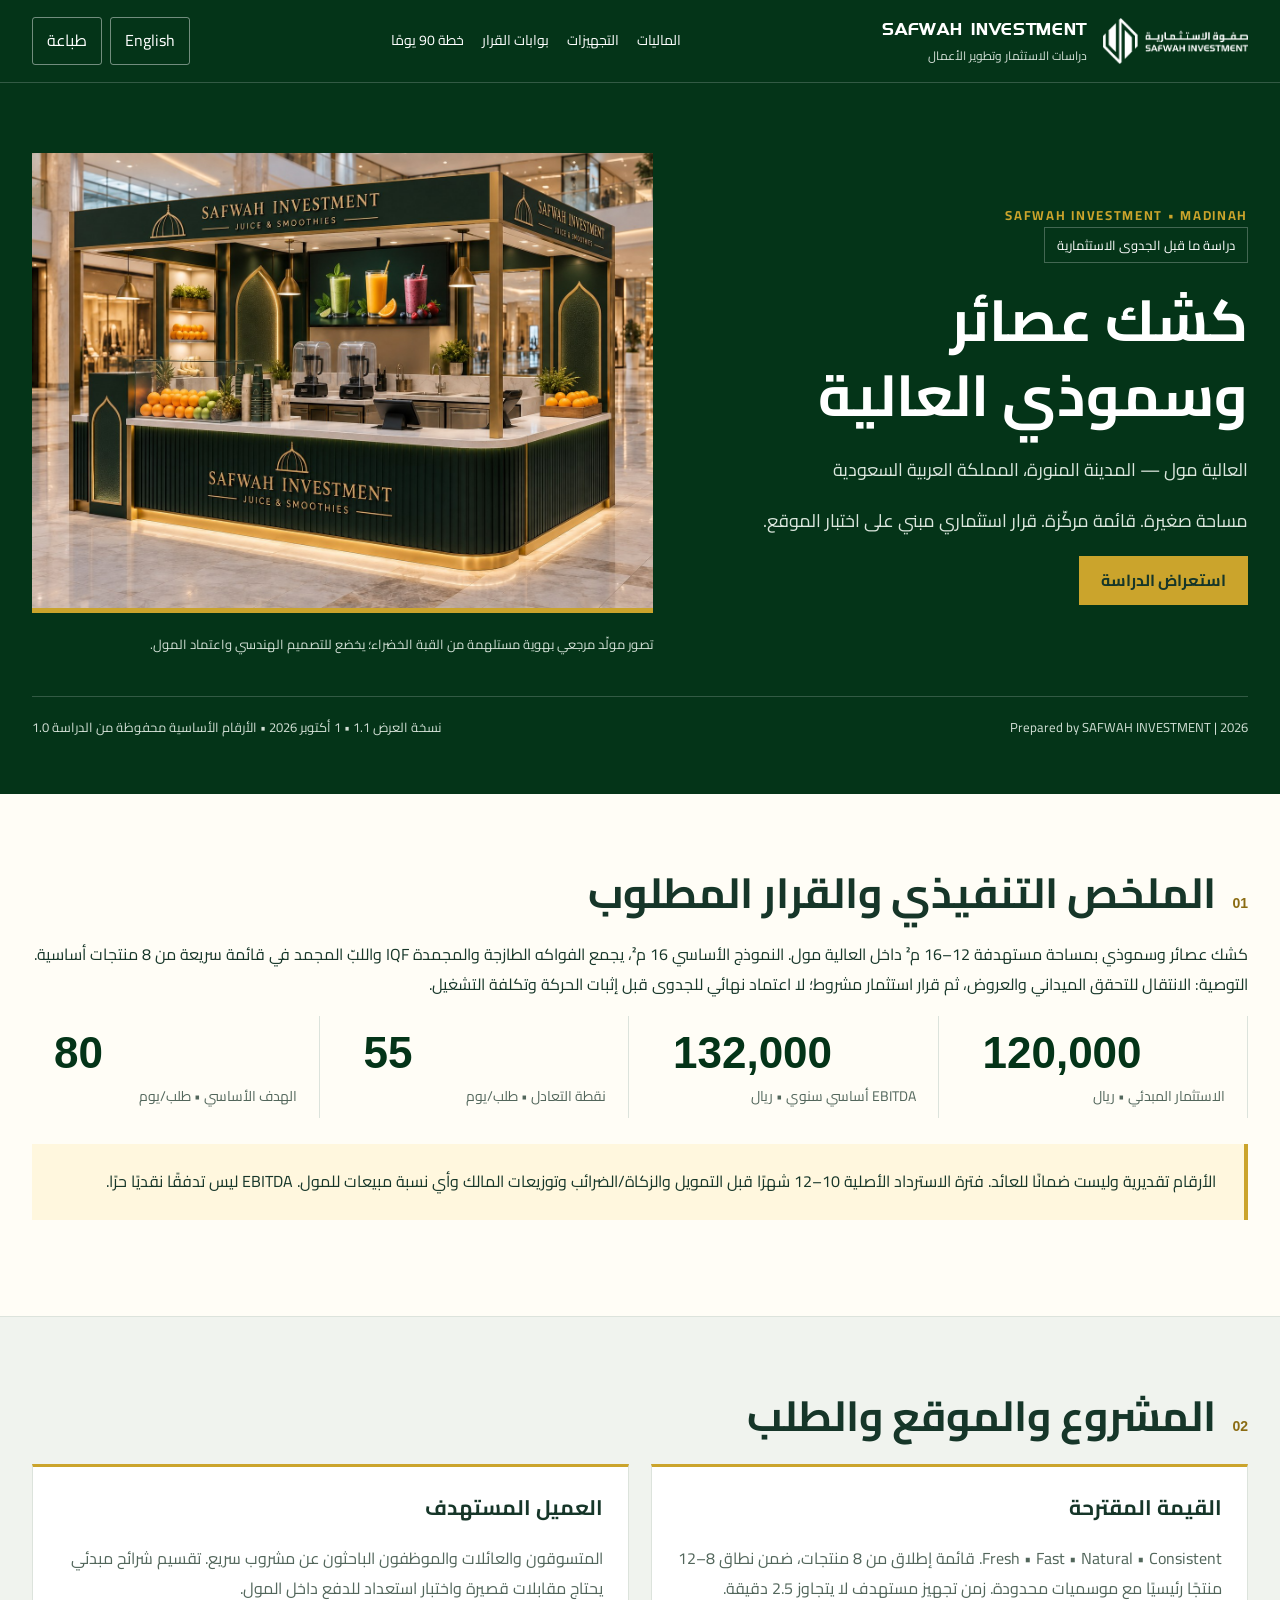
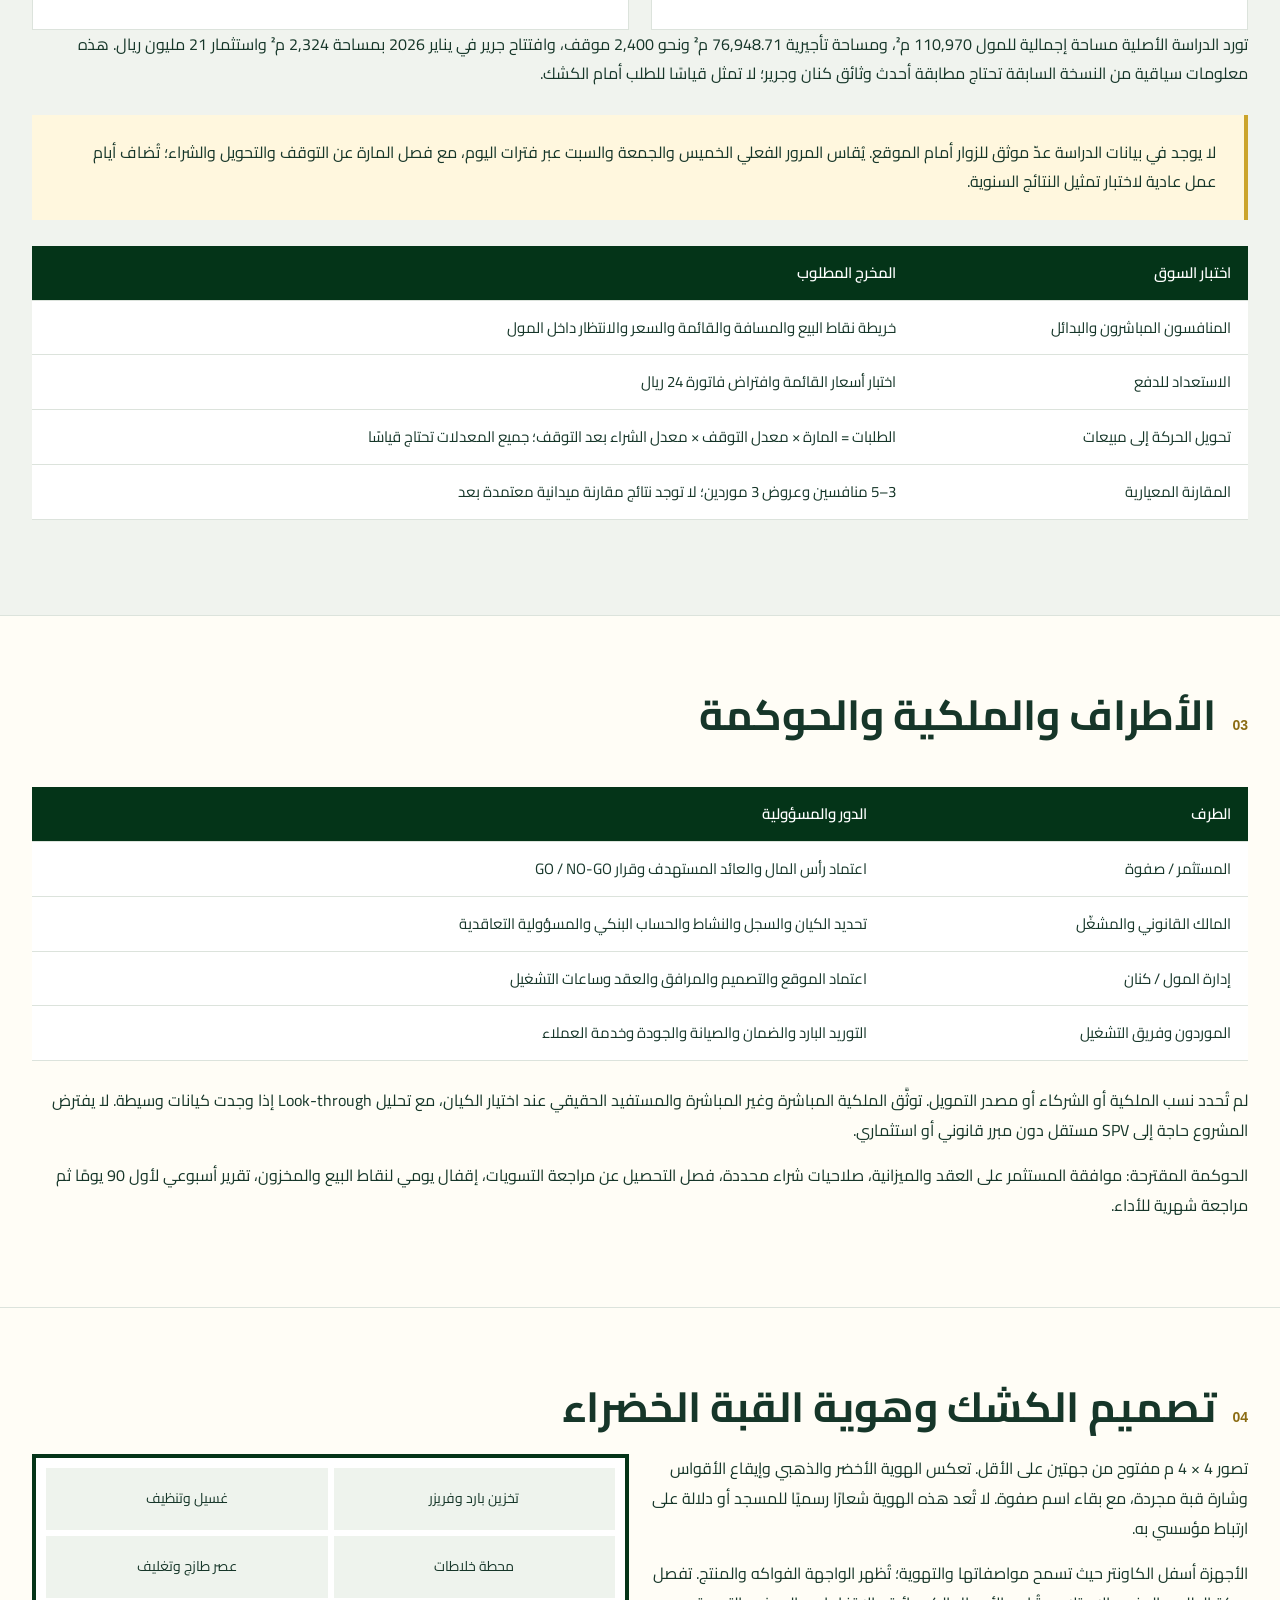
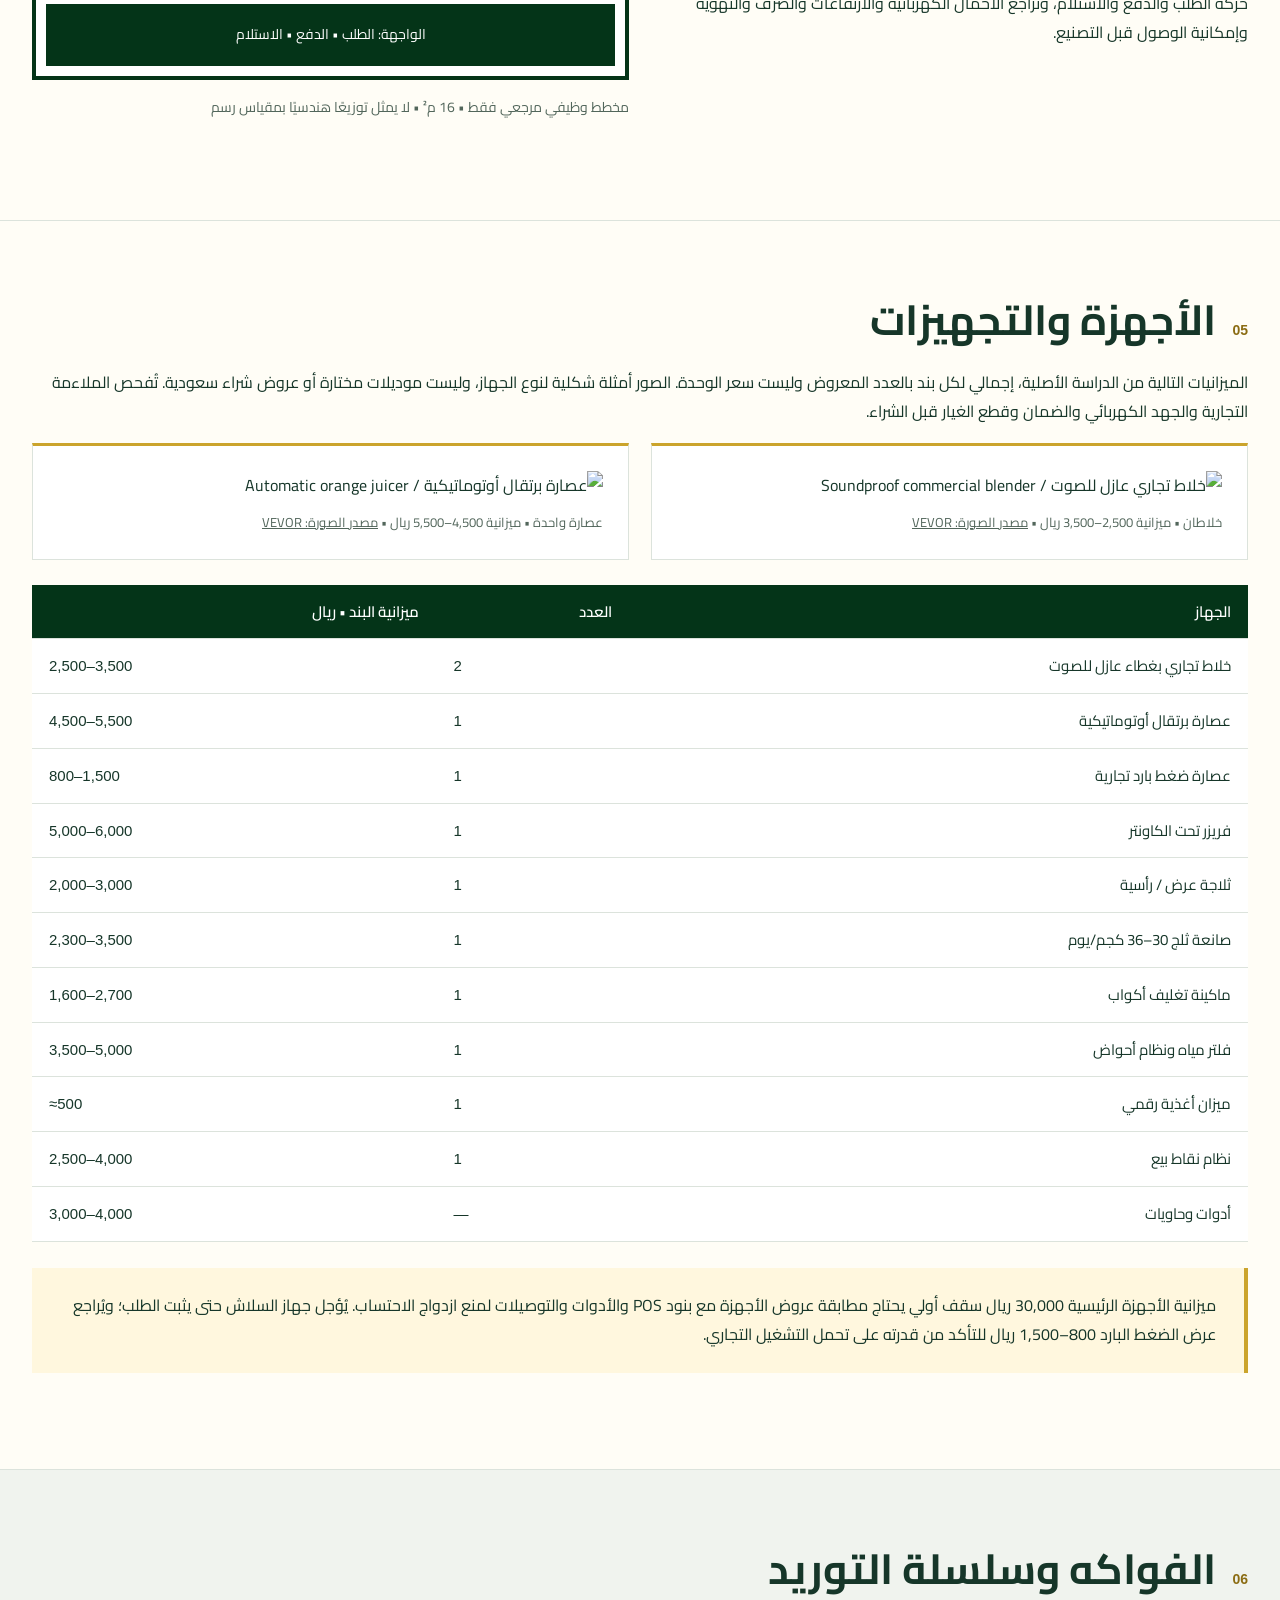
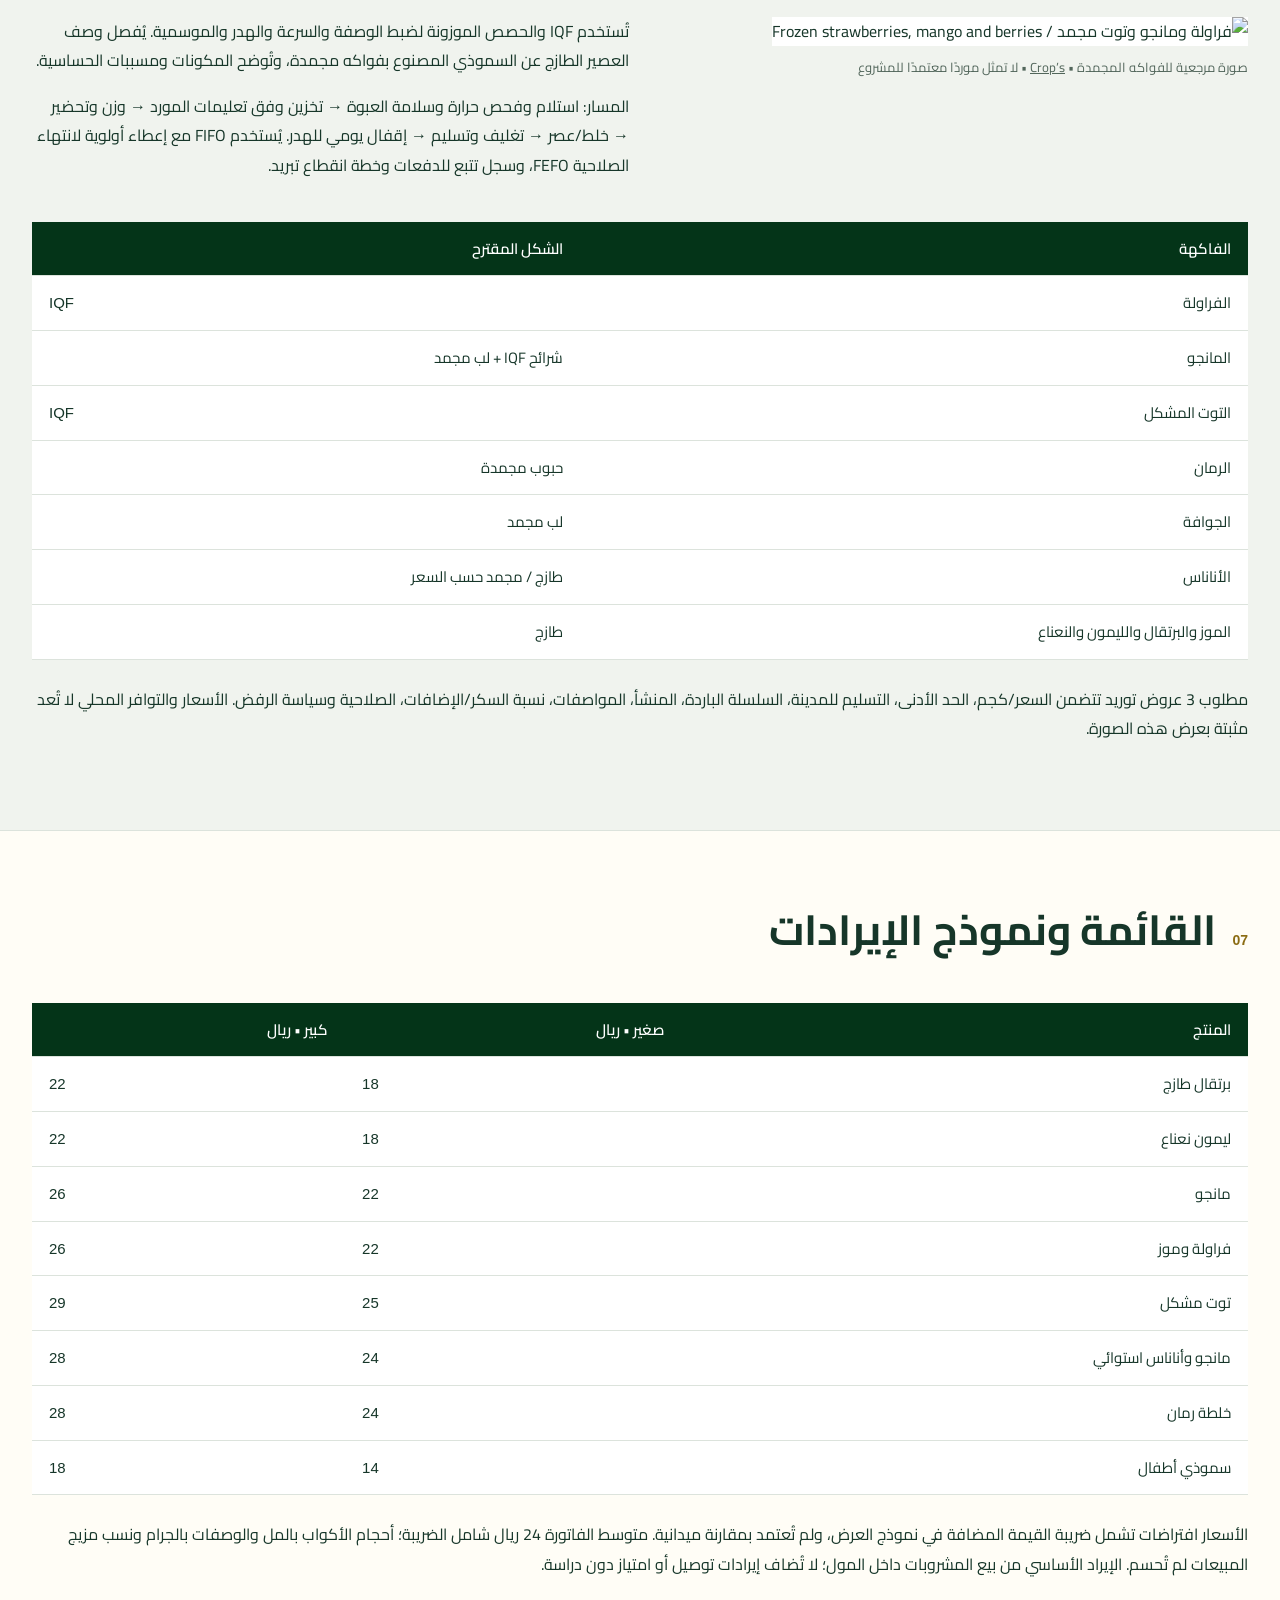
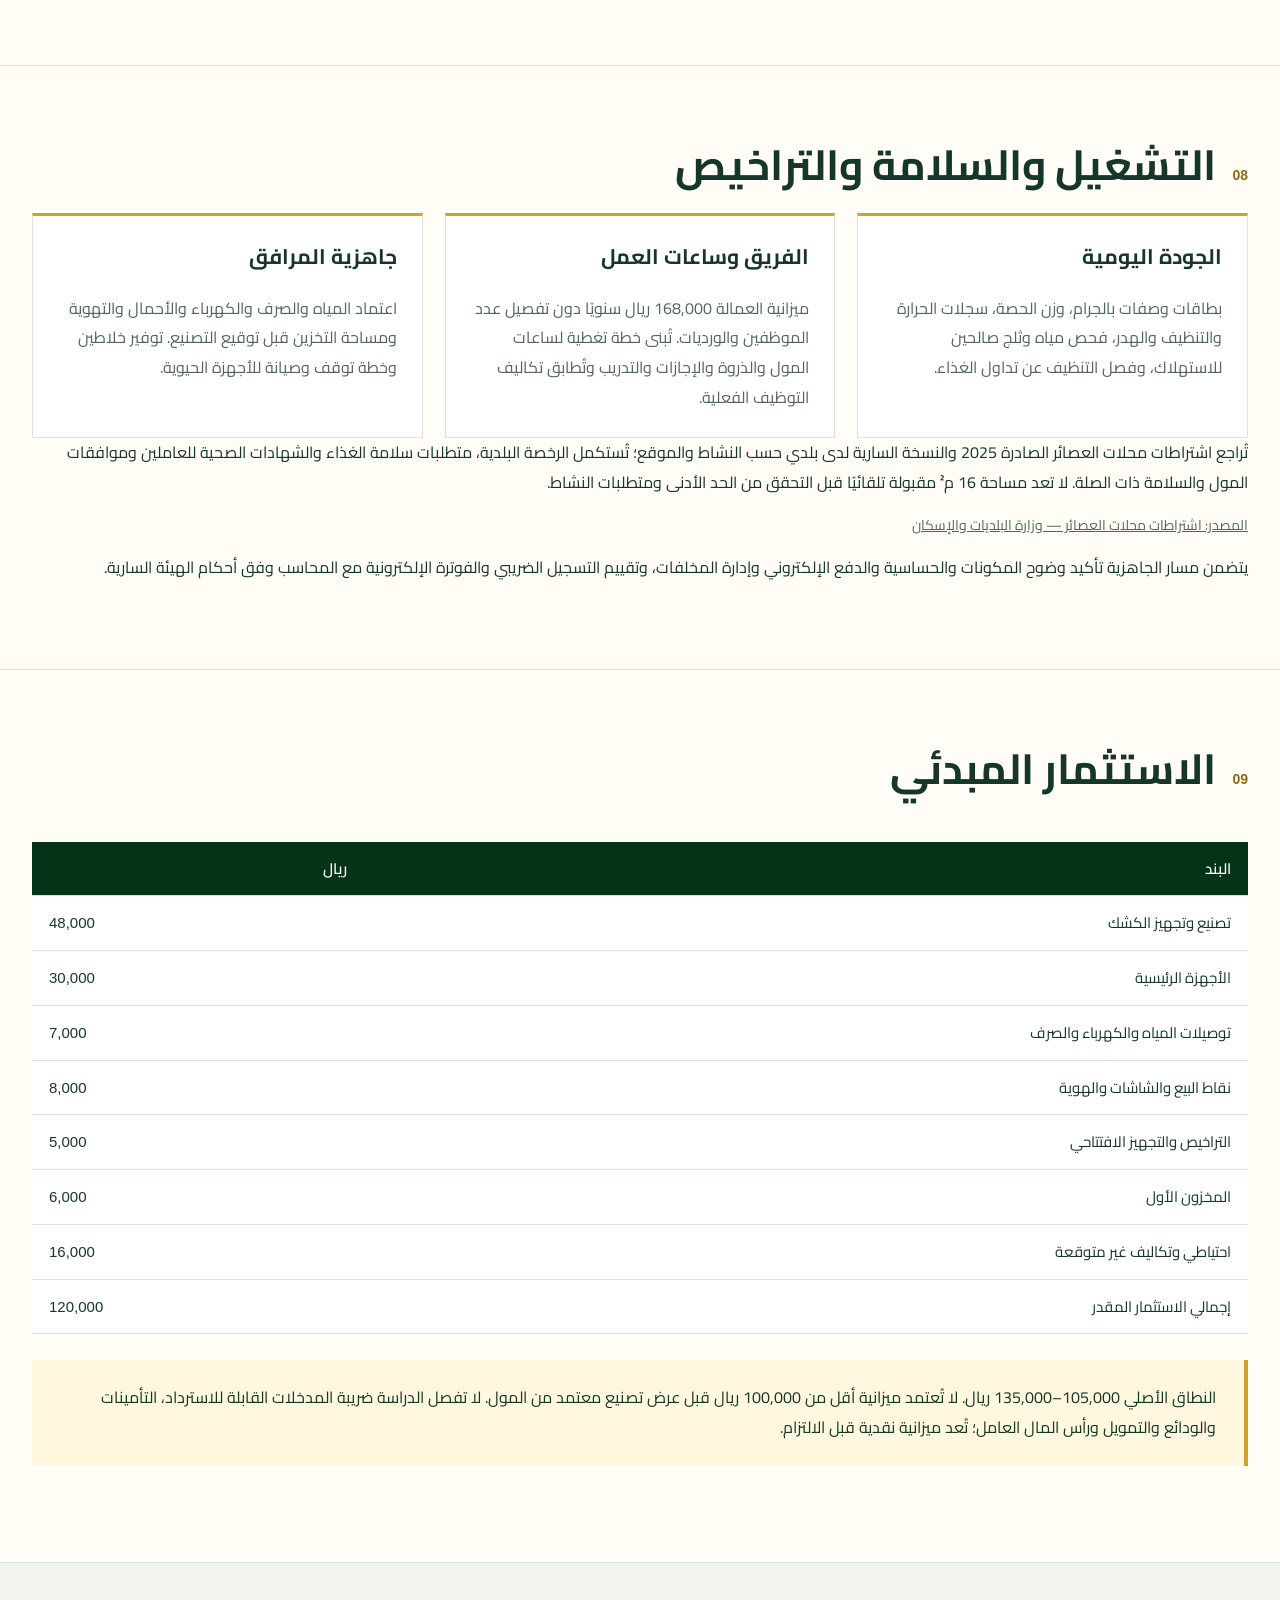
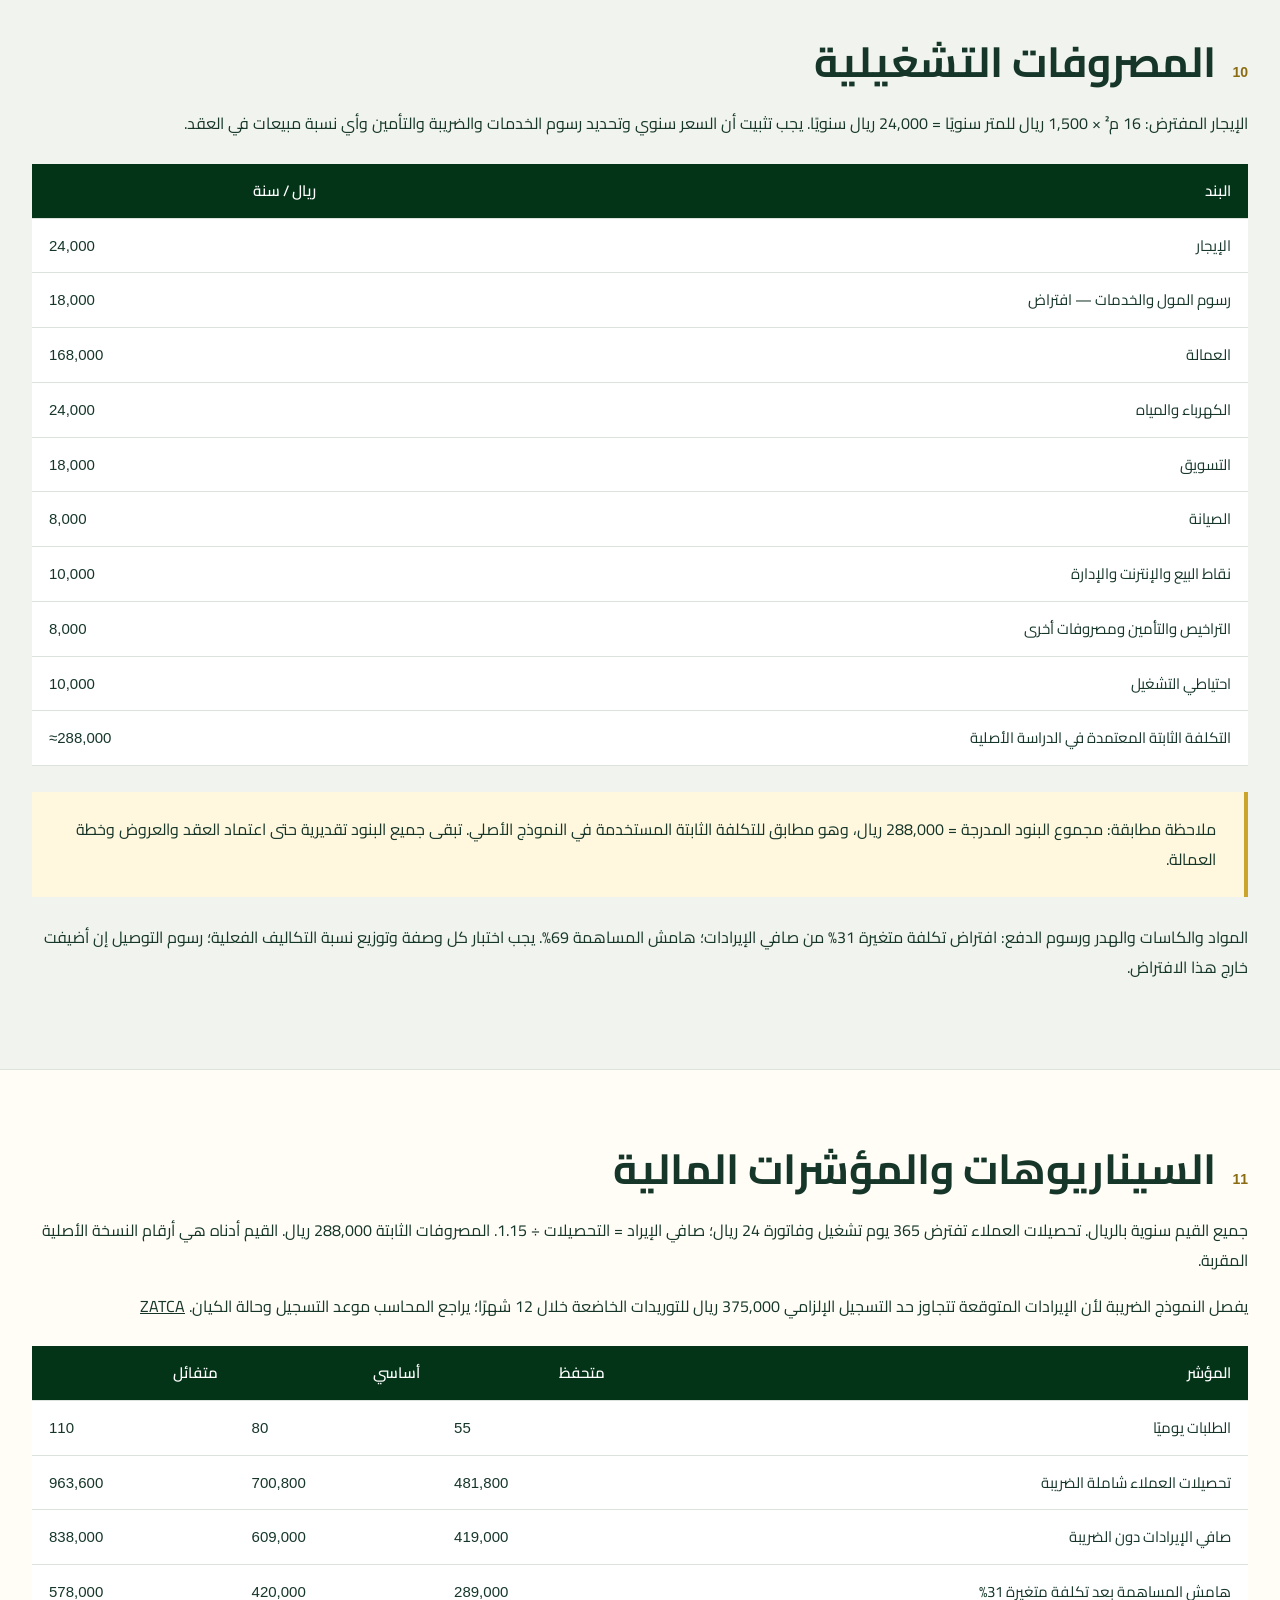
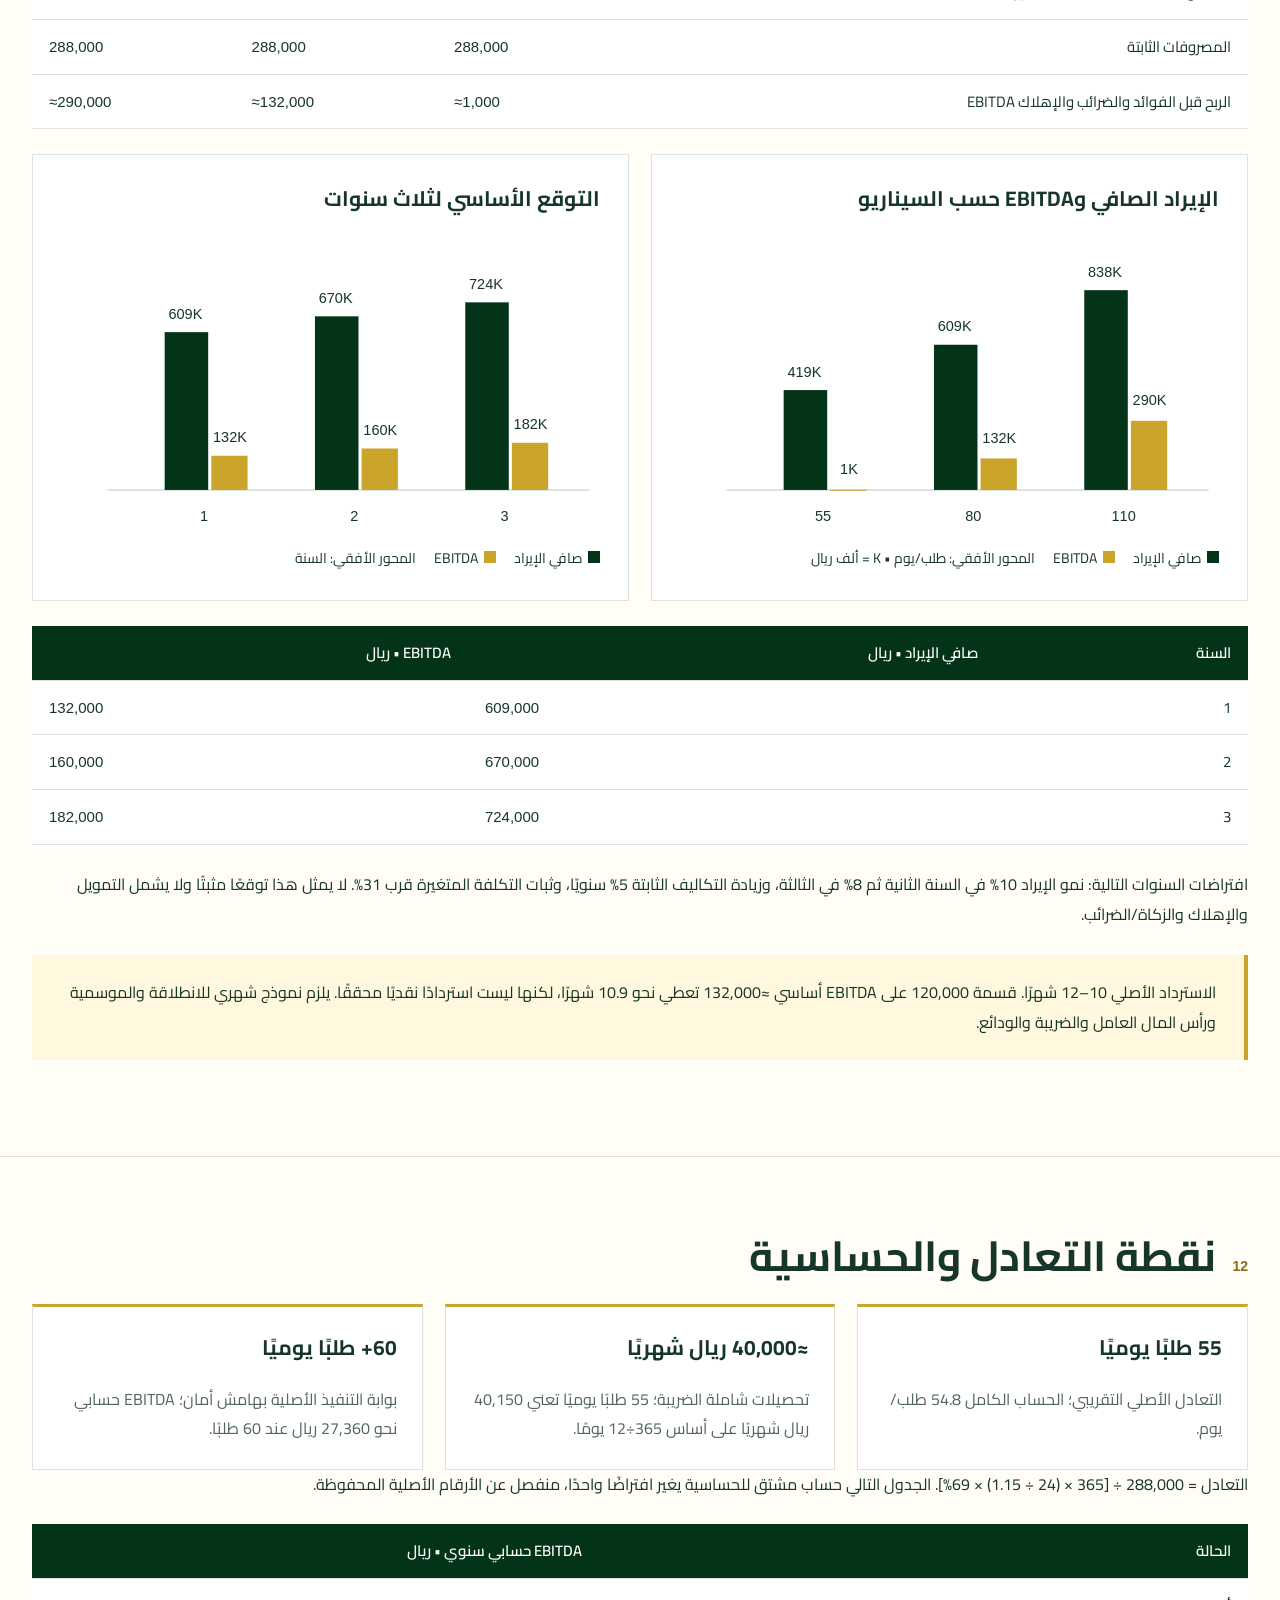
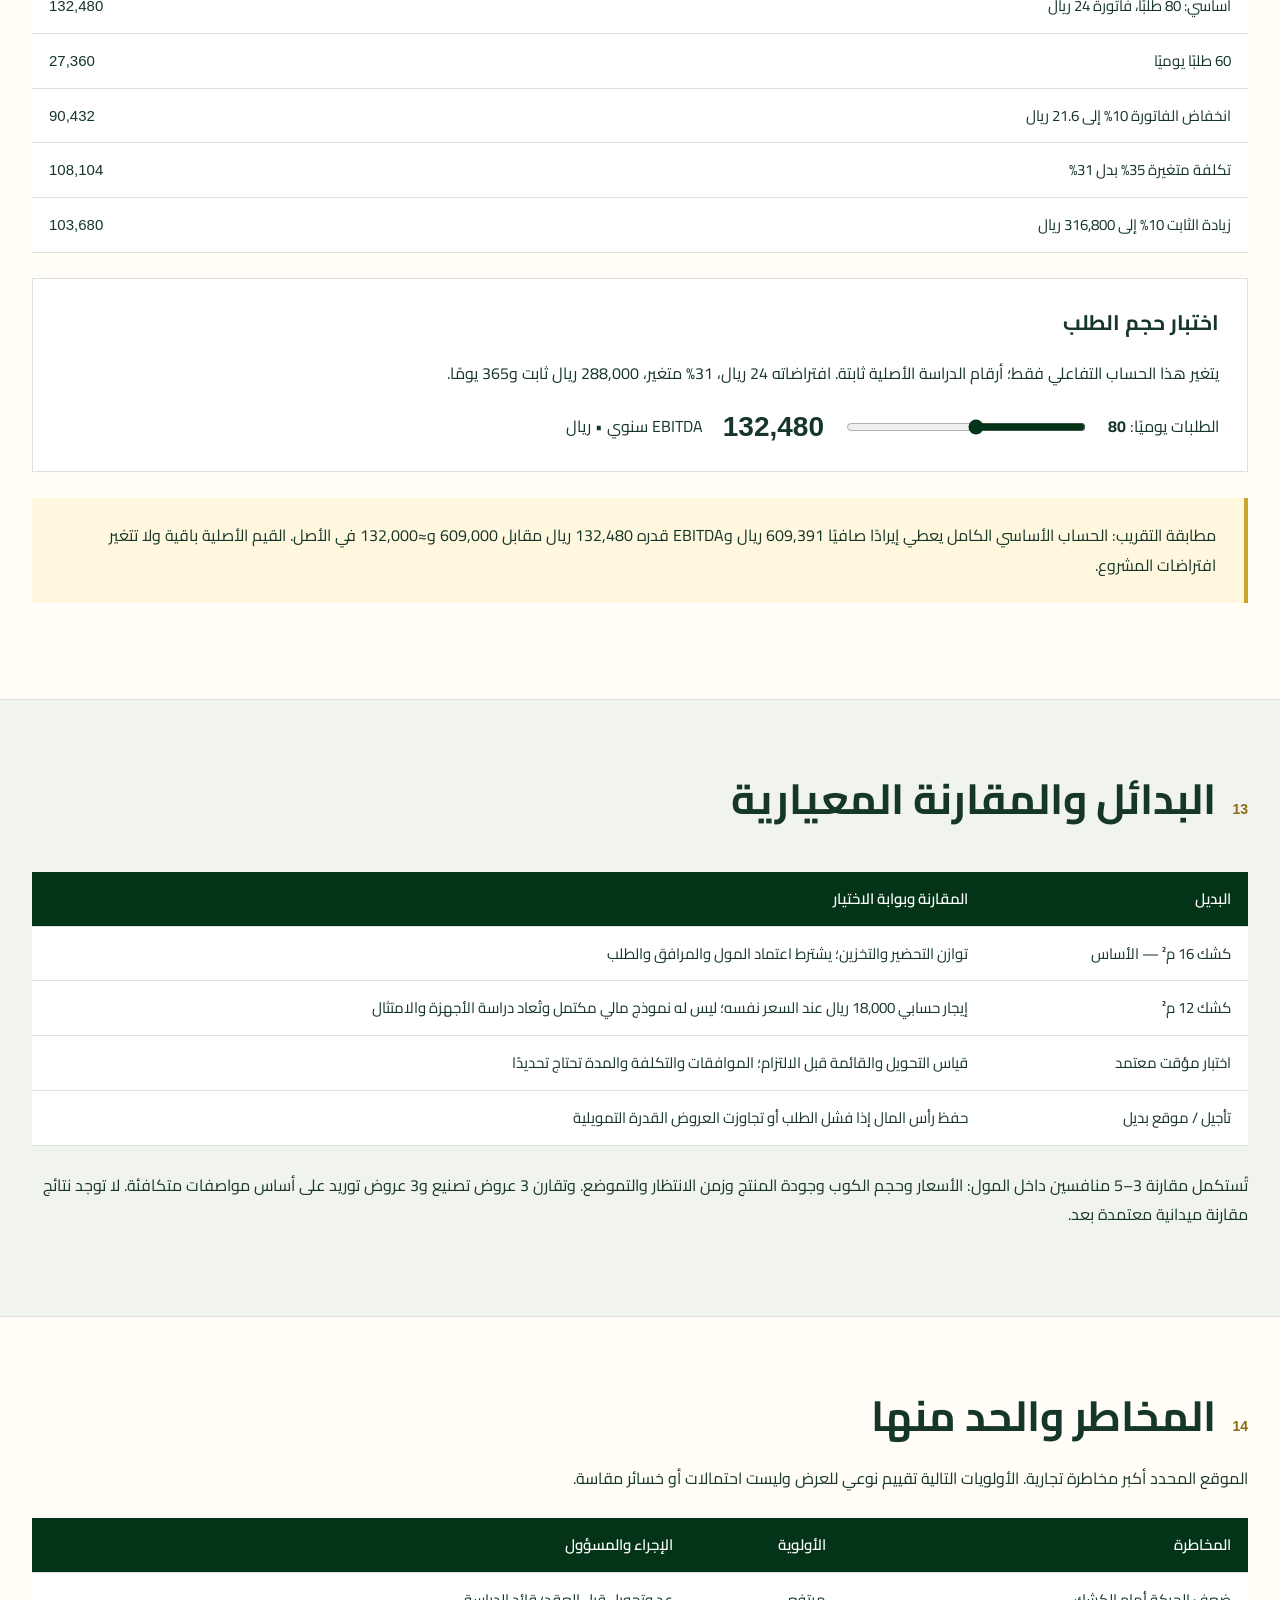
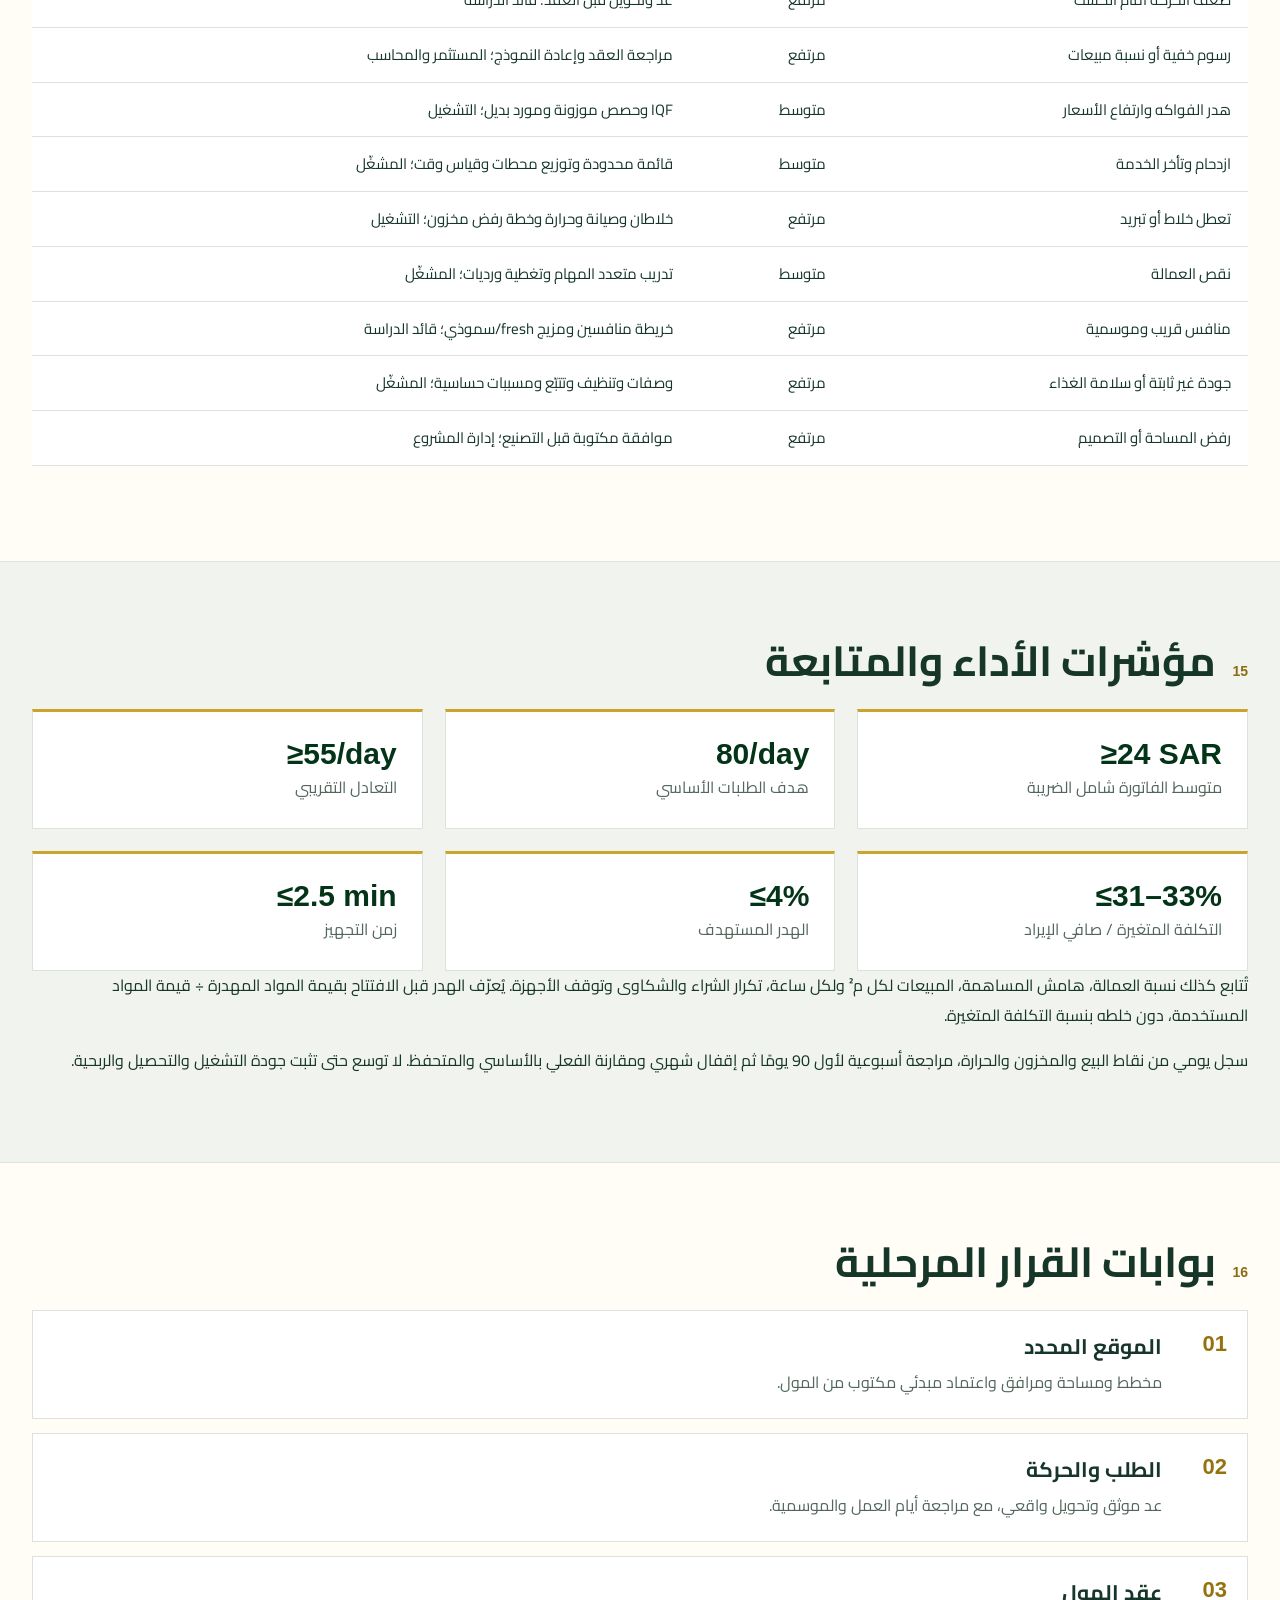
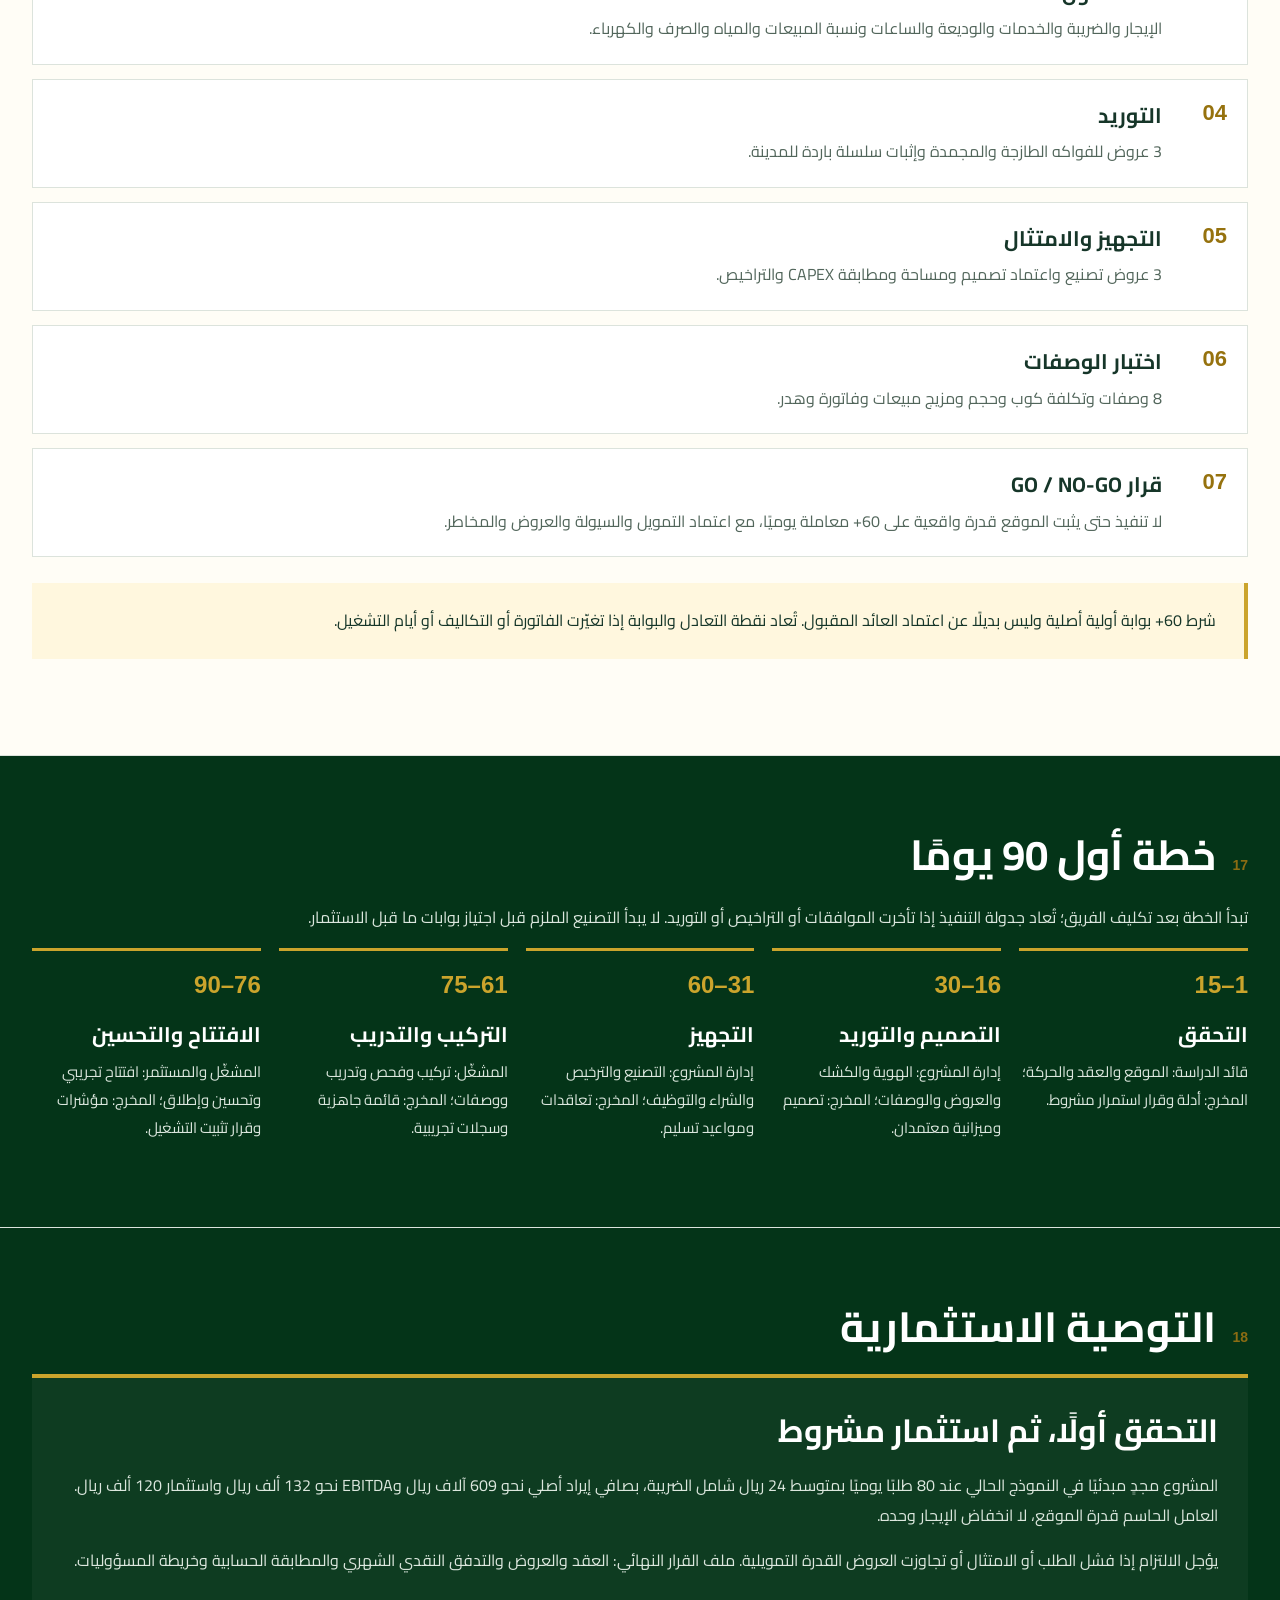
==== commit 90456354: "Improve wrapping in bilingual narrative tables" ====
--- a/al-alia-juice-kiosk/index.html
+++ b/al-alia-juice-kiosk/index.html
@@ -1,3 +1,3 @@
 <!doctype html><html lang="ar" dir="rtl"><head><meta charset="utf-8"><meta name="viewport" content="width=device-width,initial-scale=1"><meta name="description" content="دراسة ما قبل الجدوى لكشك عصائر وسموذي في العالية مول بالمدينة المنورة — SAFWAH INVESTMENT. Arabic and English investment pre-feasibility."><meta name="theme-color" content="#043418"><title>كشك عصائر العالية | SAFWAH INVESTMENT</title><link rel="stylesheet" href="styles.css"><script defer src="script.js"></script></head><body>
 <a href="#summary" class="skip"><span data-ar="انتقل للدراسة" data-en="Skip to study">انتقل للدراسة</span></a><header><div class="wrap bar"><a class="brand" href="#cover"><img src="../finance/logo.png" alt="SAFWAH INVESTMENT — صفوة الاستثمارية"><span><b>SAFWAH INVESTMENT</b><small data-ar="دراسات الاستثمار وتطوير الأعمال" data-en="Investment & Business Development">دراسات الاستثمار وتطوير الأعمال</small></span></a><nav><a href="#financial"><span data-ar="الماليات" data-en="Financials">الماليات</span></a><a href="#equipment"><span data-ar="التجهيزات" data-en="Equipment">التجهيزات</span></a><a href="#gates"><span data-ar="بوابات القرار" data-en="Decision gates">بوابات القرار</span></a><a href="#plan"><span data-ar="خطة 90 يومًا" data-en="90-day plan">خطة 90 يومًا</span></a></nav><div class="controls"><button id="language" type="button">English</button><button id="print" type="button"><span data-ar="طباعة" data-en="Print">طباعة</span></button></div></div></header>
-<main><section id="cover" class="cover"><div class="wrap"><div class="cover-grid"><div><div class="eyebrow">SAFWAH INVESTMENT • MADINAH</div><span class="badge" data-ar="دراسة ما قبل الجدوى الاستثمارية" data-en="Investment Pre-Feasibility">دراسة ما قبل الجدوى الاستثمارية</span><h1 data-ar="كشك عصائر<br>وسموذي العالية" data-en="Al Alia Juice<br>& Smoothie Kiosk">كشك عصائر<br>وسموذي العالية</h1><p data-ar="العالية مول — المدينة المنورة، المملكة العربية السعودية" data-en="Alia Mall — Madinah, Saudi Arabia">العالية مول — المدينة المنورة، المملكة العربية السعودية</p><p data-ar="مساحة صغيرة. قائمة مركّزة. قرار استثماري مبني على اختبار الموقع." data-en="A compact footprint. A focused menu. An investment decision grounded in site validation.">مساحة صغيرة. قائمة مركّزة. قرار استثماري مبني على اختبار الموقع.</p><a class="btn" href="#summary"><span data-ar="استعراض الدراسة" data-en="Explore the study">استعراض الدراسة</span></a></div><figure><img src="assets/kiosk-concept.jpg" alt="تصور كشك صفوة مستلهم من القبة الخضراء / Safwah kiosk concept inspired by the Green Dome" fetchpriority="high"><figcaption><span data-ar="تصور مولّد مرجعي بهوية مستلهمة من القبة الخضراء؛ يخضع للتصميم الهندسي واعتماد المول." data-en="AI-generated reference concept inspired by the Green Dome; subject to engineering design and mall approval.">تصور مولّد مرجعي بهوية مستلهمة من القبة الخضراء؛ يخضع للتصميم الهندسي واعتماد المول.</span></figcaption></figure></div><div class="cover-foot"><span>Prepared by SAFWAH INVESTMENT | 2026</span><span data-ar="نسخة العرض 1.1 • 1 أكتوبر 2026 • الأرقام الأساسية محفوظة من الدراسة 1.0" data-en="Presentation v1.1 • 1 October 2026 • Base figures preserved from study v1.0">نسخة العرض 1.1 • 1 أكتوبر 2026 • الأرقام الأساسية محفوظة من الدراسة 1.0</span></div></div></section><section id="summary" class="section "><div class="wrap"><div class="section-title"><span>01</span><h2 data-ar="الملخص التنفيذي والقرار المطلوب" data-en="Executive summary & investment decision">الملخص التنفيذي والقرار المطلوب</h2></div><p data-ar="كشك عصائر وسموذي بمساحة مستهدفة 12–16 م² داخل العالية مول. النموذج الأساسي 16 م²، يجمع الفواكه الطازجة والمجمدة IQF واللبّ المجمد في قائمة سريعة من 8 منتجات أساسية. التوصية: الانتقال للتحقق الميداني والعروض، ثم قرار استثمار مشروط؛ لا اعتماد نهائي للجدوى قبل إثبات الحركة وتكلفة التشغيل." data-en="A 12–16 sqm juice and smoothie kiosk inside Alia Mall. The base case uses 16 sqm, combining fresh fruit, IQF frozen fruit and frozen pulp in an eight-product core menu. Recommendation: proceed to site validation and quotations, followed by a conditional investment decision. Final viability depends on verified traffic and operating costs.">كشك عصائر وسموذي بمساحة مستهدفة 12–16 م² داخل العالية مول. النموذج الأساسي 16 م²، يجمع الفواكه الطازجة والمجمدة IQF واللبّ المجمد في قائمة سريعة من 8 منتجات أساسية. التوصية: الانتقال للتحقق الميداني والعروض، ثم قرار استثمار مشروط؛ لا اعتماد نهائي للجدوى قبل إثبات الحركة وتكلفة التشغيل.</p><div class="grid four"><div class="metric"><strong>120,000</strong><small data-ar="الاستثمار المبدئي • ريال" data-en="Initial investment • SAR">الاستثمار المبدئي • ريال</small></div><div class="metric"><strong>132,000</strong><small data-ar="EBITDA أساسي سنوي • ريال" data-en="Base annual EBITDA • SAR">EBITDA أساسي سنوي • ريال</small></div><div class="metric"><strong>55</strong><small data-ar="نقطة التعادل • طلب/يوم" data-en="Break-even • orders/day">نقطة التعادل • طلب/يوم</small></div><div class="metric"><strong>80</strong><small data-ar="الهدف الأساسي • طلب/يوم" data-en="Base target • orders/day">الهدف الأساسي • طلب/يوم</small></div></div><aside class="callout"><p data-ar="الأرقام تقديرية وليست ضمانًا للعائد. فترة الاسترداد الأصلية 10–12 شهرًا قبل التمويل والزكاة/الضرائب وتوزيعات المالك وأي نسبة مبيعات للمول. EBITDA ليس تدفقًا نقديًا حرًا." data-en="Figures are estimates, not guaranteed returns. The original 10–12 month payback is before financing, zakat/taxes, owner distributions and any mall turnover rent. EBITDA is not free cash flow.">الأرقام تقديرية وليست ضمانًا للعائد. فترة الاسترداد الأصلية 10–12 شهرًا قبل التمويل والزكاة/الضرائب وتوزيعات المالك وأي نسبة مبيعات للمول. EBITDA ليس تدفقًا نقديًا حرًا.</p></aside></div></section><section id="context" class="section tint"><div class="wrap"><div class="section-title"><span>02</span><h2 data-ar="المشروع والموقع والطلب" data-en="Project, location & demand">المشروع والموقع والطلب</h2></div><div class="grid two"><article class="card"><h3 data-ar="القيمة المقترحة" data-en="Value proposition">القيمة المقترحة</h3><p data-ar="Fresh • Fast • Natural • Consistent. قائمة إطلاق من 8 منتجات، ضمن نطاق 8–12 منتجًا رئيسيًا مع موسميات محدودة. زمن تجهيز مستهدف لا يتجاوز 2.5 دقيقة." data-en="Fresh • Fast • Natural • Consistent. Launch with eight products within a focused 8–12 item menu, plus limited seasonal additions. Target preparation time: no more than 2.5 minutes.">Fresh • Fast • Natural • Consistent. قائمة إطلاق من 8 منتجات، ضمن نطاق 8–12 منتجًا رئيسيًا مع موسميات محدودة. زمن تجهيز مستهدف لا يتجاوز 2.5 دقيقة.</p></article><article class="card"><h3 data-ar="العميل المستهدف" data-en="Target customer">العميل المستهدف</h3><p data-ar="المتسوقون والعائلات والموظفون الباحثون عن مشروب سريع. تقسيم شرائح مبدئي يحتاج مقابلات قصيرة واختبار استعداد للدفع داخل المول." data-en="Shoppers, families and staff seeking a quick beverage. These provisional segments require short interviews and willingness-to-pay testing inside the mall.">المتسوقون والعائلات والموظفون الباحثون عن مشروب سريع. تقسيم شرائح مبدئي يحتاج مقابلات قصيرة واختبار استعداد للدفع داخل المول.</p></article></div><p data-ar="تورد الدراسة الأصلية مساحة إجمالية للمول 110,970 م²، ومساحة تأجيرية 76,948.71 م² ونحو 2,400 موقف، وافتتاح جرير في يناير 2026 بمساحة 2,324 م² واستثمار 21 مليون ريال. هذه معلومات سياقية من النسخة السابقة تحتاج مطابقة أحدث وثائق كنان وجرير؛ لا تمثل قياسًا للطلب أمام الكشك." data-en="The original study reports 110,970 sqm total mall area, 76,948.71 sqm GLA, approximately 2,400 parking spaces, and a Jarir opening in January 2026 with 2,324 sqm and SAR 21 million investment. These inherited contextual figures require confirmation against current Kinan and Jarir documents; they do not measure demand at the kiosk.">تورد الدراسة الأصلية مساحة إجمالية للمول 110,970 م²، ومساحة تأجيرية 76,948.71 م² ونحو 2,400 موقف، وافتتاح جرير في يناير 2026 بمساحة 2,324 م² واستثمار 21 مليون ريال. هذه معلومات سياقية من النسخة السابقة تحتاج مطابقة أحدث وثائق كنان وجرير؛ لا تمثل قياسًا للطلب أمام الكشك.</p><aside class="callout"><p data-ar="لا يوجد في بيانات الدراسة عدّ موثق للزوار أمام الموقع. يُقاس المرور الفعلي الخميس والجمعة والسبت عبر فترات اليوم، مع فصل المارة عن التوقف والتحويل والشراء؛ تُضاف أيام عمل عادية لاختبار تمثيل النتائج السنوية." data-en="The study contains no verified footfall count at the exact site. Count traffic on Thursday, Friday and Saturday across dayparts, separating passers-by, stops, conversion and purchases; add ordinary weekdays to assess representativeness.">لا يوجد في بيانات الدراسة عدّ موثق للزوار أمام الموقع. يُقاس المرور الفعلي الخميس والجمعة والسبت عبر فترات اليوم، مع فصل المارة عن التوقف والتحويل والشراء؛ تُضاف أيام عمل عادية لاختبار تمثيل النتائج السنوية.</p></aside><div class="table-wrap"><table><thead><tr><th><span data-ar="اختبار السوق" data-en="Market test">اختبار السوق</span></th><th><span data-ar="المخرج المطلوب" data-en="Required evidence">المخرج المطلوب</span></th></tr></thead><tbody><tr><td><span data-ar="المنافسون المباشرون والبدائل" data-en="Direct competitors & alternatives">المنافسون المباشرون والبدائل</span></td><td class="num"><span data-ar="خريطة نقاط البيع والمسافة والقائمة والسعر والانتظار داخل المول" data-en="Map outlets, distance, menu, prices and queue times inside the mall">خريطة نقاط البيع والمسافة والقائمة والسعر والانتظار داخل المول</span></td></tr><tr><td><span data-ar="الاستعداد للدفع" data-en="Willingness to pay">الاستعداد للدفع</span></td><td class="num"><span data-ar="اختبار أسعار القائمة وافتراض فاتورة 24 ريال" data-en="Test menu pricing and the SAR 24 average ticket assumption">اختبار أسعار القائمة وافتراض فاتورة 24 ريال</span></td></tr><tr><td><span data-ar="تحويل الحركة إلى مبيعات" data-en="Traffic conversion">تحويل الحركة إلى مبيعات</span></td><td class="num"><span data-ar="الطلبات = المارة × معدل التوقف × معدل الشراء بعد التوقف؛ جميع المعدلات تحتاج قياسًا" data-en="Orders = passers-by × stop rate × purchase rate after stopping; all rates require measurement">الطلبات = المارة × معدل التوقف × معدل الشراء بعد التوقف؛ جميع المعدلات تحتاج قياسًا</span></td></tr><tr><td><span data-ar="المقارنة المعيارية" data-en="Benchmarking">المقارنة المعيارية</span></td><td class="num"><span data-ar="3–5 منافسين وعروض 3 موردين؛ لا توجد نتائج مقارنة ميدانية معتمدة بعد" data-en="3–5 competitors and three supplier quotes; no approved field benchmark results yet">3–5 منافسين وعروض 3 موردين؛ لا توجد نتائج مقارنة ميدانية معتمدة بعد</span></td></tr></tbody></table></div></div></section><section id="stakeholders" class="section "><div class="wrap"><div class="section-title"><span>03</span><h2 data-ar="الأطراف والملكية والحوكمة" data-en="Stakeholders, ownership & governance">الأطراف والملكية والحوكمة</h2></div><div class="table-wrap"><table><thead><tr><th><span data-ar="الطرف" data-en="Party">الطرف</span></th><th><span data-ar="الدور والمسؤولية" data-en="Role & accountability">الدور والمسؤولية</span></th></tr></thead><tbody><tr><td><span data-ar="المستثمر / صفوة" data-en="Investor / Safwah">المستثمر / صفوة</span></td><td class="num"><span data-ar="اعتماد رأس المال والعائد المستهدف وقرار GO / NO-GO" data-en="Approve capital, target return and GO / NO-GO">اعتماد رأس المال والعائد المستهدف وقرار GO / NO-GO</span></td></tr><tr><td><span data-ar="المالك القانوني والمشغّل" data-en="Legal owner & operator">المالك القانوني والمشغّل</span></td><td class="num"><span data-ar="تحديد الكيان والسجل والنشاط والحساب البنكي والمسؤولية التعاقدية" data-en="Identify entity, registration, activity, bank account and contractual liability">تحديد الكيان والسجل والنشاط والحساب البنكي والمسؤولية التعاقدية</span></td></tr><tr><td><span data-ar="إدارة المول / كنان" data-en="Mall management / Kinan">إدارة المول / كنان</span></td><td class="num"><span data-ar="اعتماد الموقع والتصميم والمرافق والعقد وساعات التشغيل" data-en="Approve site, design, utilities, lease and operating hours">اعتماد الموقع والتصميم والمرافق والعقد وساعات التشغيل</span></td></tr><tr><td><span data-ar="الموردون وفريق التشغيل" data-en="Suppliers & operations team">الموردون وفريق التشغيل</span></td><td class="num"><span data-ar="التوريد البارد والضمان والصيانة والجودة وخدمة العملاء" data-en="Cold-chain supply, warranty, maintenance, quality and service">التوريد البارد والضمان والصيانة والجودة وخدمة العملاء</span></td></tr></tbody></table></div><p data-ar="لم تُحدد نسب الملكية أو الشركاء أو مصدر التمويل. توثَّق الملكية المباشرة وغير المباشرة والمستفيد الحقيقي عند اختيار الكيان، مع تحليل Look-through إذا وجدت كيانات وسيطة. لا يفترض المشروع حاجة إلى SPV مستقل دون مبرر قانوني أو استثماري." data-en="Ownership percentages, partners and funding sources are not specified. Document direct and indirect ownership and ultimate beneficial owners when selecting the entity, using look-through analysis if intermediate entities exist. A separate SPV is not assumed without legal or investment justification.">لم تُحدد نسب الملكية أو الشركاء أو مصدر التمويل. توثَّق الملكية المباشرة وغير المباشرة والمستفيد الحقيقي عند اختيار الكيان، مع تحليل Look-through إذا وجدت كيانات وسيطة. لا يفترض المشروع حاجة إلى SPV مستقل دون مبرر قانوني أو استثماري.</p><p data-ar="الحوكمة المقترحة: موافقة المستثمر على العقد والميزانية، صلاحيات شراء محددة، فصل التحصيل عن مراجعة التسويات، إقفال يومي لنقاط البيع والمخزون، تقرير أسبوعي لأول 90 يومًا ثم مراجعة شهرية للأداء." data-en="Proposed governance: investor approval of lease and budget, defined purchasing authority, separation of cash collection and reconciliation review, daily POS and stock close, weekly reporting during the first 90 days and monthly performance review thereafter.">الحوكمة المقترحة: موافقة المستثمر على العقد والميزانية، صلاحيات شراء محددة، فصل التحصيل عن مراجعة التسويات، إقفال يومي لنقاط البيع والمخزون، تقرير أسبوعي لأول 90 يومًا ثم مراجعة شهرية للأداء.</p></div></section><section id="design" class="section "><div class="wrap"><div class="section-title"><span>04</span><h2 data-ar="تصميم الكشك وهوية القبة الخضراء" data-en="Kiosk design & Green Dome identity">تصميم الكشك وهوية القبة الخضراء</h2></div><div class="grid two"><div><p data-ar="تصور 4 × 4 م مفتوح من جهتين على الأقل. تعكس الهوية الأخضر والذهبي وإيقاع الأقواس وشارة قبة مجردة، مع بقاء اسم صفوة. لا تُعد هذه الهوية شعارًا رسميًا للمسجد أو دلالة على ارتباط مؤسسي به." data-en="A 4 × 4 m concept open on at least two sides. The identity uses green, gold, architectural arches and an abstract dome motif while retaining Safwah’s name. It is not an official mosque logo or a statement of institutional affiliation.">تصور 4 × 4 م مفتوح من جهتين على الأقل. تعكس الهوية الأخضر والذهبي وإيقاع الأقواس وشارة قبة مجردة، مع بقاء اسم صفوة. لا تُعد هذه الهوية شعارًا رسميًا للمسجد أو دلالة على ارتباط مؤسسي به.</p><p data-ar="الأجهزة أسفل الكاونتر حيث تسمح مواصفاتها والتهوية؛ تُظهر الواجهة الفواكه والمنتج. تفصل حركة الطلب والدفع والاستلام، وتُراجع الأحمال الكهربائية والارتفاعات والصرف والتهوية وإمكانية الوصول قبل التصنيع." data-en="Conceal equipment below counter where specifications and ventilation allow; focus the frontage on fruit and beverages. Separate ordering, payment and collection. Verify power loads, heights, drainage, ventilation and accessibility before fabrication.">الأجهزة أسفل الكاونتر حيث تسمح مواصفاتها والتهوية؛ تُظهر الواجهة الفواكه والمنتج. تفصل حركة الطلب والدفع والاستلام، وتُراجع الأحمال الكهربائية والارتفاعات والصرف والتهوية وإمكانية الوصول قبل التصنيع.</p></div><div><div class="floor"><div><span data-ar="تخزين بارد وفريزر" data-en="Cold storage & freezer">تخزين بارد وفريزر</span></div><div><span data-ar="غسيل وتنظيف" data-en="Wash & cleaning">غسيل وتنظيف</span></div><div><span data-ar="محطة خلاطات" data-en="Blender station">محطة خلاطات</span></div><div><span data-ar="عصر طازج وتغليف" data-en="Fresh juicing & packaging">عصر طازج وتغليف</span></div><div class="front"><span data-ar="الواجهة: الطلب • الدفع • الاستلام" data-en="Front: order • pay • collect">الواجهة: الطلب • الدفع • الاستلام</span></div></div><p class="floor-note small" data-ar="مخطط وظيفي مرجعي فقط • 16 م² • لا يمثل توزيعًا هندسيًا بمقياس رسم" data-en="Reference functional plan only • 16 sqm • not a scaled engineering layout">مخطط وظيفي مرجعي فقط • 16 م² • لا يمثل توزيعًا هندسيًا بمقياس رسم</p></div></div></div></section><section id="equipment" class="section "><div class="wrap"><div class="section-title"><span>05</span><h2 data-ar="الأجهزة والتجهيزات" data-en="Equipment & fit-out">الأجهزة والتجهيزات</h2></div><p data-ar="الميزانيات التالية من الدراسة الأصلية، إجمالي لكل بند بالعدد المعروض وليست سعر الوحدة. الصور أمثلة شكلية لنوع الجهاز، وليست موديلات مختارة أو عروض شراء سعودية. تُفحص الملاءمة التجارية والجهد الكهربائي والضمان وقطع الغيار قبل الشراء." data-en="The following original-study budgets are totals per line for the stated quantities, not unit prices. Photos illustrate equipment categories, not selected models or Saudi purchase quotations. Verify commercial suitability, voltage, warranty and spare parts before procurement.">الميزانيات التالية من الدراسة الأصلية، إجمالي لكل بند بالعدد المعروض وليست سعر الوحدة. الصور أمثلة شكلية لنوع الجهاز، وليست موديلات مختارة أو عروض شراء سعودية. تُفحص الملاءمة التجارية والجهد الكهربائي والضمان وقطع الغيار قبل الشراء.</p><div class="grid two"><figure class="card"><img class="photo" loading="lazy" src="https://img.vevorstatic.com/us%2FTSSBJ20L1600W4DTQV1%2Fgoods_img-v3%2Fsand-ice-machine-m100-1.2.jpg?format=webp&timestamp=1688696740000" alt="خلاط تجاري عازل للصوت / Soundproof commercial blender"><figcaption><span data-ar="خلاطان • ميزانية 2,500–3,500 ريال" data-en="Two blenders • budget SAR 2,500–3,500">خلاطان • ميزانية 2,500–3,500 ريال</span> • <a href="https://www.vevor.ca/snow-cone-machines-commercial-ice-shavers-c_10724/[base64]" target="_blank" rel="noopener"><span data-ar="مصدر الصورة: VEVOR" data-en="Image source: VEVOR">مصدر الصورة: VEVOR</span></a></figcaption></figure><figure class="card"><img class="photo" loading="lazy" src="https://vevor-bmp-prm.vevor.com/product/TSZDJLCZJQZDD76GI/commercial-orange-juicer-a100-1.4-m.jpg" alt="عصارة برتقال أوتوماتيكية / Automatic orange juicer"><figcaption><span data-ar="عصارة واحدة • ميزانية 4,500–5,500 ريال" data-en="One juicer • budget SAR 4,500–5,500">عصارة واحدة • ميزانية 4,500–5,500 ريال</span> • <a href="https://www.vevor.com/commercial-juicers-c_10701/[base64]" target="_blank" rel="noopener"><span data-ar="مصدر الصورة: VEVOR" data-en="Image source: VEVOR">مصدر الصورة: VEVOR</span></a></figcaption></figure></div><div class="table-wrap"><table><thead><tr><th><span data-ar="الجهاز" data-en="Equipment">الجهاز</span></th><th><span data-ar="العدد" data-en="Qty">العدد</span></th><th><span data-ar="ميزانية البند • ريال" data-en="Line budget • SAR">ميزانية البند • ريال</span></th></tr></thead><tbody><tr><td><span data-ar="خلاط تجاري بغطاء عازل للصوت" data-en="Soundproof commercial blender">خلاط تجاري بغطاء عازل للصوت</span></td><td class="num">2</td><td class="num">2,500–3,500</td></tr><tr><td><span data-ar="عصارة برتقال أوتوماتيكية" data-en="Automatic orange juicer">عصارة برتقال أوتوماتيكية</span></td><td class="num">1</td><td class="num">4,500–5,500</td></tr><tr><td><span data-ar="عصارة ضغط بارد تجارية" data-en="Commercial cold press juicer">عصارة ضغط بارد تجارية</span></td><td class="num">1</td><td class="num">800–1,500</td></tr><tr><td><span data-ar="فريزر تحت الكاونتر" data-en="Undercounter freezer">فريزر تحت الكاونتر</span></td><td class="num">1</td><td class="num">5,000–6,000</td></tr><tr><td><span data-ar="ثلاجة عرض / رأسية" data-en="Display / upright refrigerator">ثلاجة عرض / رأسية</span></td><td class="num">1</td><td class="num">2,000–3,000</td></tr><tr><td><span data-ar="صانعة ثلج 30–36 كجم/يوم" data-en="Ice maker 30–36 kg/day">صانعة ثلج 30–36 كجم/يوم</span></td><td class="num">1</td><td class="num">2,300–3,500</td></tr><tr><td><span data-ar="ماكينة تغليف أكواب" data-en="Cup sealing machine">ماكينة تغليف أكواب</span></td><td class="num">1</td><td class="num">1,600–2,700</td></tr><tr><td><span data-ar="فلتر مياه ونظام أحواض" data-en="Water filter & sink system">فلتر مياه ونظام أحواض</span></td><td class="num">1</td><td class="num">3,500–5,000</td></tr><tr><td><span data-ar="ميزان أغذية رقمي" data-en="Digital food scale">ميزان أغذية رقمي</span></td><td class="num">1</td><td class="num">≈500</td></tr><tr><td><span data-ar="نظام نقاط بيع" data-en="POS system">نظام نقاط بيع</span></td><td class="num">1</td><td class="num">2,500–4,000</td></tr><tr><td><span data-ar="أدوات وحاويات" data-en="Smallwares & containers">أدوات وحاويات</span></td><td class="num">—</td><td class="num">3,000–4,000</td></tr></tbody></table></div><aside class="callout"><p data-ar="ميزانية الأجهزة الرئيسية 30,000 ريال سقف أولي يحتاج مطابقة عروض الأجهزة مع بنود POS والأدوات والتوصيلات لمنع ازدواج الاحتساب. يُؤجل جهاز السلاش حتى يثبت الطلب؛ ويُراجع عرض الضغط البارد 800–1,500 ريال للتأكد من قدرته على تحمل التشغيل التجاري." data-en="The SAR 30,000 main-equipment budget is provisional. Reconcile quotations against POS, smallwares and utility line items to avoid double counting. Defer a slush machine until demand is proven; verify that the SAR 800–1,500 cold press allowance supports commercial duty.">ميزانية الأجهزة الرئيسية 30,000 ريال سقف أولي يحتاج مطابقة عروض الأجهزة مع بنود POS والأدوات والتوصيلات لمنع ازدواج الاحتساب. يُؤجل جهاز السلاش حتى يثبت الطلب؛ ويُراجع عرض الضغط البارد 800–1,500 ريال للتأكد من قدرته على تحمل التشغيل التجاري.</p></aside></div></section><section id="fruit" class="section tint"><div class="wrap"><div class="section-title"><span>06</span><h2 data-ar="الفواكه وسلسلة التوريد" data-en="Fruit & supply chain">الفواكه وسلسلة التوريد</h2></div><div class="grid two"><figure><img class="photo fruit-photo" loading="lazy" src="https://www.cropsfrozenfoods.com/public/Fruit/Products/_800xAUTO_fit_center-center_85_none_ns/Product-Image-Frozen-Sunshine-Fruit-Mix-5063-HR-7.jpg" alt="فراولة ومانجو وتوت مجمد / Frozen strawberries, mango and berries"><figcaption><span data-ar="صورة مرجعية للفواكه المجمدة" data-en="Frozen fruit reference photo">صورة مرجعية للفواكه المجمدة</span> • <a href="https://www.cropsfruits.com/frozen-fruit" target="_blank" rel="noopener">Crop’s</a> • <span data-ar="لا تمثل موردًا معتمدًا للمشروع" data-en="Not an approved project supplier">لا تمثل موردًا معتمدًا للمشروع</span></figcaption></figure><div><p data-ar="تُستخدم IQF والحصص الموزونة لضبط الوصفة والسرعة والهدر والموسمية. يُفصل وصف العصير الطازج عن السموذي المصنوع بفواكه مجمدة، وتُوضح المكونات ومسببات الحساسية." data-en="Use IQF and pre-weighed portions to control recipe consistency, speed, waste and seasonality. Distinguish fresh juice from smoothies made with frozen fruit, and disclose ingredients and allergens.">تُستخدم IQF والحصص الموزونة لضبط الوصفة والسرعة والهدر والموسمية. يُفصل وصف العصير الطازج عن السموذي المصنوع بفواكه مجمدة، وتُوضح المكونات ومسببات الحساسية.</p><p data-ar="المسار: استلام وفحص حرارة وسلامة العبوة → تخزين وفق تعليمات المورد → وزن وتحضير → خلط/عصر → تغليف وتسليم → إقفال يومي للهدر. يُستخدم FIFO مع إعطاء أولوية لانتهاء الصلاحية FEFO، وسجل تتبع للدفعات وخطة انقطاع تبريد." data-en="Process: receive and inspect temperature and packaging → store to supplier instructions → weigh and prepare → blend/juice → seal and hand over → daily waste close. Use FIFO with expiry-led FEFO prioritisation, batch traceability and a refrigeration-failure plan.">المسار: استلام وفحص حرارة وسلامة العبوة → تخزين وفق تعليمات المورد → وزن وتحضير → خلط/عصر → تغليف وتسليم → إقفال يومي للهدر. يُستخدم FIFO مع إعطاء أولوية لانتهاء الصلاحية FEFO، وسجل تتبع للدفعات وخطة انقطاع تبريد.</p></div></div><div class="table-wrap"><table><thead><tr><th><span data-ar="الفاكهة" data-en="Fruit">الفاكهة</span></th><th><span data-ar="الشكل المقترح" data-en="Proposed format">الشكل المقترح</span></th></tr></thead><tbody><tr><td><span data-ar="الفراولة" data-en="Strawberry">الفراولة</span></td><td class="num">IQF</td></tr><tr><td><span data-ar="المانجو" data-en="Mango">المانجو</span></td><td class="num"><span data-ar="شرائح IQF + لب مجمد" data-en="IQF slices + frozen pulp">شرائح IQF + لب مجمد</span></td></tr><tr><td><span data-ar="التوت المشكل" data-en="Mixed berries">التوت المشكل</span></td><td class="num">IQF</td></tr><tr><td><span data-ar="الرمان" data-en="Pomegranate">الرمان</span></td><td class="num"><span data-ar="حبوب مجمدة" data-en="Frozen kernels">حبوب مجمدة</span></td></tr><tr><td><span data-ar="الجوافة" data-en="Guava">الجوافة</span></td><td class="num"><span data-ar="لب مجمد" data-en="Frozen pulp">لب مجمد</span></td></tr><tr><td><span data-ar="الأناناس" data-en="Pineapple">الأناناس</span></td><td class="num"><span data-ar="طازج / مجمد حسب السعر" data-en="Fresh / frozen depending on price">طازج / مجمد حسب السعر</span></td></tr><tr><td><span data-ar="الموز والبرتقال والليمون والنعناع" data-en="Banana, orange, lemon & mint">الموز والبرتقال والليمون والنعناع</span></td><td class="num"><span data-ar="طازج" data-en="Fresh">طازج</span></td></tr></tbody></table></div><p data-ar="مطلوب 3 عروض توريد تتضمن السعر/كجم، الحد الأدنى، التسليم للمدينة، السلسلة الباردة، المنشأ، المواصفات، نسبة السكر/الإضافات، الصلاحية وسياسة الرفض. الأسعار والتوافر المحلي لا تُعد مثبتة بعرض هذه الصورة." data-en="Obtain three supply quotes covering SAR/kg, minimum orders, Madinah delivery, cold chain, origin, specifications, sugar/additives, shelf life and rejection terms. This photo does not establish local availability or prices.">مطلوب 3 عروض توريد تتضمن السعر/كجم، الحد الأدنى، التسليم للمدينة، السلسلة الباردة، المنشأ، المواصفات، نسبة السكر/الإضافات، الصلاحية وسياسة الرفض. الأسعار والتوافر المحلي لا تُعد مثبتة بعرض هذه الصورة.</p></div></section><section id="menu" class="section "><div class="wrap"><div class="section-title"><span>07</span><h2 data-ar="القائمة ونموذج الإيرادات" data-en="Menu & revenue model">القائمة ونموذج الإيرادات</h2></div><div class="table-wrap"><table><thead><tr><th><span data-ar="المنتج" data-en="Product">المنتج</span></th><th><span data-ar="صغير • ريال" data-en="Small • SAR">صغير • ريال</span></th><th><span data-ar="كبير • ريال" data-en="Large • SAR">كبير • ريال</span></th></tr></thead><tbody><tr><td><span data-ar="برتقال طازج" data-en="Fresh orange">برتقال طازج</span></td><td class="num">18</td><td class="num">22</td></tr><tr><td><span data-ar="ليمون نعناع" data-en="Lemon mint">ليمون نعناع</span></td><td class="num">18</td><td class="num">22</td></tr><tr><td><span data-ar="مانجو" data-en="Mango">مانجو</span></td><td class="num">22</td><td class="num">26</td></tr><tr><td><span data-ar="فراولة وموز" data-en="Strawberry banana">فراولة وموز</span></td><td class="num">22</td><td class="num">26</td></tr><tr><td><span data-ar="توت مشكل" data-en="Mixed berries">توت مشكل</span></td><td class="num">25</td><td class="num">29</td></tr><tr><td><span data-ar="مانجو وأناناس استوائي" data-en="Tropical mango pineapple">مانجو وأناناس استوائي</span></td><td class="num">24</td><td class="num">28</td></tr><tr><td><span data-ar="خلطة رمان" data-en="Pomegranate blend">خلطة رمان</span></td><td class="num">24</td><td class="num">28</td></tr><tr><td><span data-ar="سموذي أطفال" data-en="Kids smoothie">سموذي أطفال</span></td><td class="num">14</td><td class="num">18</td></tr></tbody></table></div><p data-ar="الأسعار افتراضات تشمل ضريبة القيمة المضافة في نموذج العرض، ولم تُعتمد بمقارنة ميدانية. متوسط الفاتورة 24 ريال شامل الضريبة؛ أحجام الأكواب بالمل والوصفات بالجرام ونسب مزيج المبيعات لم تُحسم. الإيراد الأساسي من بيع المشروبات داخل المول؛ لا تُضاف إيرادات توصيل أو امتياز دون دراسة." data-en="Display prices are assumptions treated as VAT-inclusive in this presentation and have not been validated by field benchmarking. Average ticket: SAR 24 including VAT. Cup volumes, gram-based recipes and sales mix are unresolved. Base revenue comes from in-mall beverage sales; delivery or franchise income is not assumed.">الأسعار افتراضات تشمل ضريبة القيمة المضافة في نموذج العرض، ولم تُعتمد بمقارنة ميدانية. متوسط الفاتورة 24 ريال شامل الضريبة؛ أحجام الأكواب بالمل والوصفات بالجرام ونسب مزيج المبيعات لم تُحسم. الإيراد الأساسي من بيع المشروبات داخل المول؛ لا تُضاف إيرادات توصيل أو امتياز دون دراسة.</p></div></section><section id="operations" class="section "><div class="wrap"><div class="section-title"><span>08</span><h2 data-ar="التشغيل والسلامة والتراخيص" data-en="Operations, safety & licensing">التشغيل والسلامة والتراخيص</h2></div><div class="grid three"><article class="card"><h3 data-ar="الجودة اليومية" data-en="Daily quality">الجودة اليومية</h3><p data-ar="بطاقات وصفات بالجرام، وزن الحصة، سجلات الحرارة والتنظيف والهدر، فحص مياه وثلج صالحين للاستهلاك، وفصل التنظيف عن تداول الغذاء." data-en="Gram-based recipe cards, portion weighing, temperature, cleaning and waste logs, potable water and ice checks, and separation of cleaning from food handling.">بطاقات وصفات بالجرام، وزن الحصة، سجلات الحرارة والتنظيف والهدر، فحص مياه وثلج صالحين للاستهلاك، وفصل التنظيف عن تداول الغذاء.</p></article><article class="card"><h3 data-ar="الفريق وساعات العمل" data-en="Staffing & hours">الفريق وساعات العمل</h3><p data-ar="ميزانية العمالة 168,000 ريال سنويًا دون تفصيل عدد الموظفين والورديات. تُبنى خطة تغطية لساعات المول والذروة والإجازات والتدريب وتُطابق تكاليف التوظيف الفعلية." data-en="Annual labour allowance: SAR 168,000, without a defined headcount or shift plan. Map mall hours, peak coverage, leave and training, then reconcile actual employment costs.">ميزانية العمالة 168,000 ريال سنويًا دون تفصيل عدد الموظفين والورديات. تُبنى خطة تغطية لساعات المول والذروة والإجازات والتدريب وتُطابق تكاليف التوظيف الفعلية.</p></article><article class="card"><h3 data-ar="جاهزية المرافق" data-en="Utility readiness">جاهزية المرافق</h3><p data-ar="اعتماد المياه والصرف والكهرباء والأحمال والتهوية ومساحة التخزين قبل توقيع التصنيع. توفير خلاطين وخطة توقف وصيانة للأجهزة الحيوية." data-en="Approve water, drainage, power loads, ventilation and storage before fabrication. Provide two blenders and downtime/maintenance plans for critical equipment.">اعتماد المياه والصرف والكهرباء والأحمال والتهوية ومساحة التخزين قبل توقيع التصنيع. توفير خلاطين وخطة توقف وصيانة للأجهزة الحيوية.</p></article></div><p data-ar="تُراجع اشتراطات محلات العصائر الصادرة 2025 والنسخة السارية لدى بلدي حسب النشاط والموقع؛ تُستكمل الرخصة البلدية، متطلبات سلامة الغذاء والشهادات الصحية للعاملين وموافقات المول والسلامة ذات الصلة. لا تعد مساحة 16 م² مقبولة تلقائيًا قبل التحقق من الحد الأدنى ومتطلبات النشاط." data-en="Review the 2025 juice-shop requirements and the current Balady conditions for the activity and location. Complete municipal licensing, food safety and staff health certificates, mall approvals and applicable safety requirements. The 16 sqm footprint is not automatically compliant; verify minimum space and activity conditions.">تُراجع اشتراطات محلات العصائر الصادرة 2025 والنسخة السارية لدى بلدي حسب النشاط والموقع؛ تُستكمل الرخصة البلدية، متطلبات سلامة الغذاء والشهادات الصحية للعاملين وموافقات المول والسلامة ذات الصلة. لا تعد مساحة 16 م² مقبولة تلقائيًا قبل التحقق من الحد الأدنى ومتطلبات النشاط.</p><p class="small"><a href="https://momah.gov.sa/sites/default/files/2025-07/ashtratat%20mhlat%20al%60sayr-bqrar%20ala%60tmad.pdf" target="_blank" rel="noopener"><span data-ar="المصدر: اشتراطات محلات العصائر — وزارة البلديات والإسكان" data-en="Source: Juice-shop requirements — Ministry of Municipalities and Housing">المصدر: اشتراطات محلات العصائر — وزارة البلديات والإسكان</span></a></p><p data-ar="يتضمن مسار الجاهزية تأكيد وضوح المكونات والحساسية والدفع الإلكتروني وإدارة المخلفات، وتقييم التسجيل الضريبي والفوترة الإلكترونية مع المحاسب وفق أحكام الهيئة السارية." data-en="Readiness includes ingredient/allergen disclosure, electronic payment, waste handling, and assessment of VAT registration and e-invoicing with the accountant under current ZATCA rules.">يتضمن مسار الجاهزية تأكيد وضوح المكونات والحساسية والدفع الإلكتروني وإدارة المخلفات، وتقييم التسجيل الضريبي والفوترة الإلكترونية مع المحاسب وفق أحكام الهيئة السارية.</p></div></section><section id="capex" class="section "><div class="wrap"><div class="section-title"><span>09</span><h2 data-ar="الاستثمار المبدئي" data-en="Initial investment • CAPEX">الاستثمار المبدئي</h2></div><div class="table-wrap"><table><thead><tr><th><span data-ar="البند" data-en="Item">البند</span></th><th><span data-ar="ريال" data-en="SAR">ريال</span></th></tr></thead><tbody><tr><td><span data-ar="تصنيع وتجهيز الكشك" data-en="Kiosk fabrication & fit-out">تصنيع وتجهيز الكشك</span></td><td class="num">48,000</td></tr><tr><td><span data-ar="الأجهزة الرئيسية" data-en="Main equipment">الأجهزة الرئيسية</span></td><td class="num">30,000</td></tr><tr><td><span data-ar="توصيلات المياه والكهرباء والصرف" data-en="Utilities & connections">توصيلات المياه والكهرباء والصرف</span></td><td class="num">7,000</td></tr><tr><td><span data-ar="نقاط البيع والشاشات والهوية" data-en="POS, screens & brand">نقاط البيع والشاشات والهوية</span></td><td class="num">8,000</td></tr><tr><td><span data-ar="التراخيص والتجهيز الافتتاحي" data-en="Licensing & pre-opening">التراخيص والتجهيز الافتتاحي</span></td><td class="num">5,000</td></tr><tr><td><span data-ar="المخزون الأول" data-en="Opening inventory">المخزون الأول</span></td><td class="num">6,000</td></tr><tr><td><span data-ar="احتياطي وتكاليف غير متوقعة" data-en="Contingency">احتياطي وتكاليف غير متوقعة</span></td><td class="num">16,000</td></tr><tr><td><span data-ar="إجمالي الاستثمار المقدر" data-en="Estimated total investment">إجمالي الاستثمار المقدر</span></td><td class="num">120,000</td></tr></tbody></table></div><aside class="callout"><p data-ar="النطاق الأصلي 105,000–135,000 ريال. لا تُعتمد ميزانية أقل من 100,000 ريال قبل عرض تصنيع معتمد من المول. لا تفصل الدراسة ضريبة المدخلات القابلة للاسترداد، التأمينات والودائع والتمويل ورأس المال العامل؛ تُعد ميزانية نقدية قبل الالتزام." data-en="Original range: SAR 105,000–135,000. Do not approve a budget below SAR 100,000 before a mall-approved fabrication quote. The study does not separately resolve recoverable input VAT, deposits, financing or working capital; prepare a cash budget before commitment.">النطاق الأصلي 105,000–135,000 ريال. لا تُعتمد ميزانية أقل من 100,000 ريال قبل عرض تصنيع معتمد من المول. لا تفصل الدراسة ضريبة المدخلات القابلة للاسترداد، التأمينات والودائع والتمويل ورأس المال العامل؛ تُعد ميزانية نقدية قبل الالتزام.</p></aside></div></section><section id="opex" class="section tint"><div class="wrap"><div class="section-title"><span>10</span><h2 data-ar="المصروفات التشغيلية" data-en="Operating expenses • OPEX">المصروفات التشغيلية</h2></div><p data-ar="الإيجار المفترض: 16 م² × 1,500 ريال للمتر سنويًا = 24,000 ريال سنويًا. يجب تثبيت أن السعر سنوي وتحديد رسوم الخدمات والضريبة والتأمين وأي نسبة مبيعات في العقد." data-en="Assumed rent: 16 sqm × SAR 1,500 per sqm per year = SAR 24,000 annually. Confirm the annual basis and specify service charges, VAT, deposits and any turnover rent in the lease.">الإيجار المفترض: 16 م² × 1,500 ريال للمتر سنويًا = 24,000 ريال سنويًا. يجب تثبيت أن السعر سنوي وتحديد رسوم الخدمات والضريبة والتأمين وأي نسبة مبيعات في العقد.</p><div class="table-wrap"><table><thead><tr><th><span data-ar="البند" data-en="Item">البند</span></th><th><span data-ar="ريال / سنة" data-en="SAR / year">ريال / سنة</span></th></tr></thead><tbody><tr><td><span data-ar="الإيجار" data-en="Rent">الإيجار</span></td><td class="num">24,000</td></tr><tr><td><span data-ar="رسوم المول والخدمات — افتراض" data-en="Mall service charges — provisional">رسوم المول والخدمات — افتراض</span></td><td class="num">18,000</td></tr><tr><td><span data-ar="العمالة" data-en="Labour">العمالة</span></td><td class="num">168,000</td></tr><tr><td><span data-ar="الكهرباء والمياه" data-en="Electricity & water">الكهرباء والمياه</span></td><td class="num">24,000</td></tr><tr><td><span data-ar="التسويق" data-en="Marketing">التسويق</span></td><td class="num">18,000</td></tr><tr><td><span data-ar="الصيانة" data-en="Maintenance">الصيانة</span></td><td class="num">8,000</td></tr><tr><td><span data-ar="نقاط البيع والإنترنت والإدارة" data-en="POS, internet & administration">نقاط البيع والإنترنت والإدارة</span></td><td class="num">10,000</td></tr><tr><td><span data-ar="التراخيص والتأمين ومصروفات أخرى" data-en="Licences, insurance & miscellaneous">التراخيص والتأمين ومصروفات أخرى</span></td><td class="num">8,000</td></tr><tr><td><span data-ar="احتياطي التشغيل" data-en="Operating contingency">احتياطي التشغيل</span></td><td class="num">10,000</td></tr><tr><td><span data-ar="التكلفة الثابتة المعتمدة في الدراسة الأصلية" data-en="Fixed cost used in the original model">التكلفة الثابتة المعتمدة في الدراسة الأصلية</span></td><td class="num">≈288,000</td></tr></tbody></table></div><aside class="callout"><p data-ar="ملاحظة مطابقة: مجموع البنود المدرجة = 288,000 ريال، وهو مطابق للتكلفة الثابتة المستخدمة في النموذج الأصلي. تبقى جميع البنود تقديرية حتى اعتماد العقد والعروض وخطة العمالة." data-en="Reconciliation note: listed items total SAR 288,000, matching the fixed cost used in the original model. All line items remain estimates until the lease, quotations and staffing plan are approved.">ملاحظة مطابقة: مجموع البنود المدرجة = 286,000 ريال، بينما النموذج الأصلي يستخدم ≈288,000 ريال. أبقينا 288,000 في المؤشرات والسيناريوهات حفاظًا على الدراسة، مع فارق 2,000 ريال غير موزع يلزم تسويته قبل الاعتماد.</p></aside><p data-ar="المواد والكاسات والهدر ورسوم الدفع: افتراض تكلفة متغيرة 31% من صافي الإيرادات؛ هامش المساهمة 69%. يجب اختبار كل وصفة وتوزيع نسبة التكاليف الفعلية؛ رسوم التوصيل إن أضيفت خارج هذا الافتراض." data-en="Fruit, cups, waste and payment fees: assumed variable cost of 31% of net revenue; contribution margin of 69%. Cost each recipe and validate the actual mix; any delivery commissions require separate modelling.">المواد والكاسات والهدر ورسوم الدفع: افتراض تكلفة متغيرة 31% من صافي الإيرادات؛ هامش المساهمة 69%. يجب اختبار كل وصفة وتوزيع نسبة التكاليف الفعلية؛ رسوم التوصيل إن أضيفت خارج هذا الافتراض.</p></div></section><section id="financial" class="section "><div class="wrap"><div class="section-title"><span>11</span><h2 data-ar="السيناريوهات والمؤشرات المالية" data-en="Financial scenarios & metrics">السيناريوهات والمؤشرات المالية</h2></div><p data-ar="جميع القيم سنوية بالريال. تحصيلات العملاء تفترض 365 يوم تشغيل وفاتورة 24 ريال؛ صافي الإيراد = التحصيلات ÷ 1.15. المصروفات الثابتة 288,000 ريال. القيم أدناه هي أرقام النسخة الأصلية المقربة." data-en="All figures are annual SAR. Customer collections assume 365 trading days and a SAR 24 ticket; net revenue = collections ÷ 1.15. Fixed OPEX: SAR 288,000. Figures below preserve the original rounded presentation.">جميع القيم سنوية بالريال. تحصيلات العملاء تفترض 365 يوم تشغيل وفاتورة 24 ريال؛ صافي الإيراد = التحصيلات ÷ 1.15. المصروفات الثابتة 288,000 ريال. القيم أدناه هي أرقام النسخة الأصلية المقربة.</p><p><span data-ar="يفصل النموذج الضريبة لأن الإيرادات المتوقعة تتجاوز حد التسجيل الإلزامي 375,000 ريال للتوريدات الخاضعة خلال 12 شهرًا؛ يراجع المحاسب موعد التسجيل وحالة الكيان." data-en="The model separates VAT because expected revenue exceeds the SAR 375,000 mandatory registration threshold for taxable supplies over 12 months; the accountant must review registration timing and entity status.">يفصل النموذج الضريبة لأن الإيرادات المتوقعة تتجاوز حد التسجيل الإلزامي 375,000 ريال للتوريدات الخاضعة خلال 12 شهرًا؛ يراجع المحاسب موعد التسجيل وحالة الكيان.</span> <a href="https://zatca.gov.sa/en/HelpCenter/guidelines/Documents/Economic%20Activity.pdf">ZATCA</a></p><div class="table-wrap"><table><thead><tr><th><span data-ar="المؤشر" data-en="Metric">المؤشر</span></th><th><span data-ar="متحفظ" data-en="Conservative">متحفظ</span></th><th><span data-ar="أساسي" data-en="Base">أساسي</span></th><th><span data-ar="متفائل" data-en="Upside">متفائل</span></th></tr></thead><tbody><tr><td><span data-ar="الطلبات يوميًا" data-en="Orders/day">الطلبات يوميًا</span></td><td class="num">55</td><td class="num">80</td><td class="num">110</td></tr><tr><td><span data-ar="تحصيلات العملاء شاملة الضريبة" data-en="Customer collections incl. VAT">تحصيلات العملاء شاملة الضريبة</span></td><td class="num">481,800</td><td class="num">700,800</td><td class="num">963,600</td></tr><tr><td><span data-ar="صافي الإيرادات دون الضريبة" data-en="Net revenue excl. VAT">صافي الإيرادات دون الضريبة</span></td><td class="num">419,000</td><td class="num">609,000</td><td class="num">838,000</td></tr><tr><td><span data-ar="هامش المساهمة بعد تكلفة متغيرة 31%" data-en="Contribution after 31% variable cost">هامش المساهمة بعد تكلفة متغيرة 31%</span></td><td class="num">289,000</td><td class="num">420,000</td><td class="num">578,000</td></tr><tr><td><span data-ar="المصروفات الثابتة" data-en="Fixed OPEX">المصروفات الثابتة</span></td><td class="num">288,000</td><td class="num">288,000</td><td class="num">288,000</td></tr><tr><td><span data-ar="الربح قبل الفوائد والضرائب والإهلاك EBITDA" data-en="EBITDA">الربح قبل الفوائد والضرائب والإهلاك EBITDA</span></td><td class="num">≈1,000</td><td class="num">≈132,000</td><td class="num">≈290,000</td></tr></tbody></table></div><div class="grid two"><div class="chart"><h3 data-ar="الإيراد الصافي وEBITDA حسب السيناريو" data-en="Net revenue & EBITDA by scenario">الإيراد الصافي وEBITDA حسب السيناريو</h3><svg viewBox="0 0 520 290" role="img" aria-label="Scenario financial chart"><line x1="45" y1="245" x2="510" y2="245" stroke="#bbc8bd"/><rect x="100" y="148.63" width="42" height="96.37" fill="#043418"/><rect x="145" y="244.77" width="35" height="1" fill="#cba42c"/><text x="120" y="135.63" text-anchor="middle">419K</text><text x="163" y="229.77" text-anchor="middle">1K</text><text x="138" y="275" text-anchor="middle">55</text><rect x="245" y="104.93" width="42" height="140.07" fill="#043418"/><rect x="290" y="214.64" width="35" height="30.360000000000003" fill="#cba42c"/><text x="265" y="91.93" text-anchor="middle">609K</text><text x="308" y="199.64" text-anchor="middle">132K</text><text x="283" y="275" text-anchor="middle">80</text><rect x="390" y="52.25999999999999" width="42" height="192.74" fill="#043418"/><rect x="435" y="178.3" width="35" height="66.7" fill="#cba42c"/><text x="410" y="39.25999999999999" text-anchor="middle">838K</text><text x="453" y="163.3" text-anchor="middle">290K</text><text x="428" y="275" text-anchor="middle">110</text></svg><div class="legend"><span><i></i><span data-ar="صافي الإيراد" data-en="Net revenue">صافي الإيراد</span></span><span><i class="gold"></i>EBITDA</span><span data-ar="المحور الأفقي: طلب/يوم • K = ألف ريال" data-en="X axis: orders/day • K = thousand SAR">المحور الأفقي: طلب/يوم • K = ألف ريال</span></div></div><div class="chart"><h3 data-ar="التوقع الأساسي لثلاث سنوات" data-en="Three-year base projection">التوقع الأساسي لثلاث سنوات</h3><svg viewBox="0 0 520 290" role="img" aria-label="Three year projection chart"><line x1="45" y1="245" x2="510" y2="245" stroke="#bbc8bd"/><rect x="100" y="92.75" width="42" height="152.25" fill="#043418"/><rect x="145" y="212" width="35" height="33" fill="#cba42c"/><text x="120" y="79.75" text-anchor="middle">609K</text><text x="163" y="199" text-anchor="middle">132K</text><text x="138" y="275" text-anchor="middle">1</text><rect x="245" y="77.5" width="42" height="167.5" fill="#043418"/><rect x="290" y="205" width="35" height="40" fill="#cba42c"/><text x="265" y="64.5" text-anchor="middle">670K</text><text x="308" y="192" text-anchor="middle">160K</text><text x="283" y="275" text-anchor="middle">2</text><rect x="390" y="64" width="42" height="181" fill="#043418"/><rect x="435" y="199.5" width="35" height="45.5" fill="#cba42c"/><text x="410" y="51" text-anchor="middle">724K</text><text x="453" y="186.5" text-anchor="middle">182K</text><text x="428" y="275" text-anchor="middle">3</text></svg><div class="legend"><span><i></i><span data-ar="صافي الإيراد" data-en="Net revenue">صافي الإيراد</span></span><span><i class="gold"></i>EBITDA</span><span data-ar="المحور الأفقي: السنة" data-en="X axis: year">المحور الأفقي: السنة</span></div></div></div><div class="table-wrap"><table><thead><tr><th><span data-ar="السنة" data-en="Year">السنة</span></th><th><span data-ar="صافي الإيراد • ريال" data-en="Net revenue • SAR">صافي الإيراد • ريال</span></th><th><span data-ar="EBITDA • ريال" data-en="EBITDA • SAR">EBITDA • ريال</span></th></tr></thead><tbody><tr><td>1</td><td class="num">609,000</td><td class="num">132,000</td></tr><tr><td>2</td><td class="num">670,000</td><td class="num">160,000</td></tr><tr><td>3</td><td class="num">724,000</td><td class="num">182,000</td></tr></tbody></table></div><p data-ar="افتراضات السنوات التالية: نمو الإيراد 10% في السنة الثانية ثم 8% في الثالثة، وزيادة التكاليف الثابتة 5% سنويًا، وثبات التكلفة المتغيرة قرب 31%. لا يمثل هذا توقعًا مثبتًا ولا يشمل التمويل والإهلاك والزكاة/الضرائب." data-en="Later-year assumptions: 10% revenue growth in Year 2, then 8% in Year 3, fixed costs rising 5% annually, and variable costs near 31%. This is an assumed projection excluding financing, depreciation and zakat/taxes.">افتراضات السنوات التالية: نمو الإيراد 10% في السنة الثانية ثم 8% في الثالثة، وزيادة التكاليف الثابتة 5% سنويًا، وثبات التكلفة المتغيرة قرب 31%. لا يمثل هذا توقعًا مثبتًا ولا يشمل التمويل والإهلاك والزكاة/الضرائب.</p><aside class="callout"><p data-ar="الاسترداد الأصلي 10–12 شهرًا. قسمة 120,000 على EBITDA أساسي ≈132,000 تعطي نحو 10.9 شهرًا، لكنها ليست استردادًا نقديًا محققًا. يلزم نموذج شهري للانطلاقة والموسمية ورأس المال العامل والضريبة والودائع." data-en="Original payback: 10–12 months. SAR 120,000 divided by base EBITDA of approximately SAR 132,000 gives about 10.9 months, but this is not a demonstrated cash payback. A monthly ramp-up, seasonality, working-capital, VAT and deposit model is still required.">الاسترداد الأصلي 10–12 شهرًا. قسمة 120,000 على EBITDA أساسي ≈132,000 تعطي نحو 10.9 شهرًا، لكنها ليست استردادًا نقديًا محققًا. يلزم نموذج شهري للانطلاقة والموسمية ورأس المال العامل والضريبة والودائع.</p></aside></div></section><section id="sensitivity" class="section "><div class="wrap"><div class="section-title"><span>12</span><h2 data-ar="نقطة التعادل والحساسية" data-en="Break-even & sensitivity">نقطة التعادل والحساسية</h2></div><div class="grid three"><article class="card"><h3 data-ar="55 طلبًا يوميًا" data-en="55 orders/day">55 طلبًا يوميًا</h3><p data-ar="التعادل الأصلي التقريبي؛ الحساب الكامل 54.8 طلب/يوم." data-en="Original approximate break-even; full calculation: 54.8 orders/day.">التعادل الأصلي التقريبي؛ الحساب الكامل 54.8 طلب/يوم.</p></article><article class="card"><h3 data-ar="≈40,000 ريال شهريًا" data-en="≈SAR 40,000/month">≈40,000 ريال شهريًا</h3><p data-ar="تحصيلات شاملة الضريبة؛ 55 طلبًا يوميًا تعني 40,150 ريال شهريًا على أساس 365÷12 يومًا." data-en="VAT-inclusive collections; 55 daily orders mean SAR 40,150 monthly using 365÷12 days.">تحصيلات شاملة الضريبة؛ 55 طلبًا يوميًا تعني 40,150 ريال شهريًا على أساس 365÷12 يومًا.</p></article><article class="card"><h3 data-ar="60+ طلبًا يوميًا" data-en="60+ orders/day">60+ طلبًا يوميًا</h3><p data-ar="بوابة التنفيذ الأصلية بهامش أمان؛ EBITDA حسابي نحو 27,360 ريال عند 60 طلبًا." data-en="Original execution gate with safety margin; calculated EBITDA about SAR 27,360 at 60 orders.">بوابة التنفيذ الأصلية بهامش أمان؛ EBITDA حسابي نحو 27,360 ريال عند 60 طلبًا.</p></article></div><p data-ar="التعادل = 288,000 ÷ [365 × (24 ÷ 1.15) × 69%]. الجدول التالي حساب مشتق للحساسية يغير افتراضًا واحدًا، منفصل عن الأرقام الأصلية المحفوظة." data-en="Break-even = 288,000 ÷ [365 × (24 ÷ 1.15) × 69%]. The following derived sensitivity changes one assumption at a time and is separate from preserved original figures.">التعادل = 288,000 ÷ [365 × (24 ÷ 1.15) × 69%]. الجدول التالي حساب مشتق للحساسية يغير افتراضًا واحدًا، منفصل عن الأرقام الأصلية المحفوظة.</p><div class="table-wrap"><table><thead><tr><th><span data-ar="الحالة" data-en="Case">الحالة</span></th><th><span data-ar="EBITDA حسابي سنوي • ريال" data-en="Calculated annual EBITDA • SAR">EBITDA حسابي سنوي • ريال</span></th></tr></thead><tbody><tr><td><span data-ar="أساسي: 80 طلبًا، فاتورة 24 ريال" data-en="Base: 80 orders, SAR 24 ticket">أساسي: 80 طلبًا، فاتورة 24 ريال</span></td><td class="num">132,480</td></tr><tr><td><span data-ar="60 طلبًا يوميًا" data-en="60 orders/day">60 طلبًا يوميًا</span></td><td class="num">27,360</td></tr><tr><td><span data-ar="انخفاض الفاتورة 10% إلى 21.6 ريال" data-en="Ticket −10% to SAR 21.6">انخفاض الفاتورة 10% إلى 21.6 ريال</span></td><td class="num">90,432</td></tr><tr><td><span data-ar="تكلفة متغيرة 35% بدل 31%" data-en="Variable cost 35% instead of 31%">تكلفة متغيرة 35% بدل 31%</span></td><td class="num">108,104</td></tr><tr><td><span data-ar="زيادة الثابت 10% إلى 316,800 ريال" data-en="Fixed costs +10% to SAR 316,800">زيادة الثابت 10% إلى 316,800 ريال</span></td><td class="num">103,680</td></tr></tbody></table></div><div class="chart noprint"><h3 data-ar="اختبار حجم الطلب" data-en="Explore daily order volume">اختبار حجم الطلب</h3><p data-ar="يتغير هذا الحساب التفاعلي فقط؛ أرقام الدراسة الأصلية ثابتة. افتراضاته 24 ريال، 31% متغير، 288,000 ريال ثابت و365 يومًا." data-en="Only this interactive calculation changes; original figures stay fixed. Assumptions: SAR 24 ticket, 31% variable, SAR 288,000 fixed and 365 days.">يتغير هذا الحساب التفاعلي فقط؛ أرقام الدراسة الأصلية ثابتة. افتراضاته 24 ريال، 31% متغير، 288,000 ريال ثابت و365 يومًا.</p><div class="sensitivity"><label for="orders"><span data-ar="الطلبات يوميًا" data-en="Orders/day">الطلبات يوميًا</span>: <strong id="order-count">80</strong></label><input type="range" id="orders" min="30" max="140" value="80" step="1"><output id="profit" for="orders">132,480</output><span data-ar="EBITDA سنوي • ريال" data-en="Annual EBITDA • SAR">EBITDA سنوي • ريال</span></div></div><aside class="callout"><p data-ar="مطابقة التقريب: الحساب الأساسي الكامل يعطي إيرادًا صافيًا 609,391 ريال وEBITDA قدره 132,480 ريال مقابل 609,000 و≈132,000 في الأصل. القيم الأصلية باقية ولا تتغير افتراضات المشروع." data-en="Rounding reconciliation: full base calculations give net revenue SAR 609,391 and EBITDA SAR 132,480 versus original SAR 609,000 and approximately SAR 132,000. Original figures remain and assumptions are unchanged.">مطابقة التقريب: الحساب الأساسي الكامل يعطي إيرادًا صافيًا 609,391 ريال وEBITDA قدره 132,480 ريال مقابل 609,000 و≈132,000 في الأصل. القيم الأصلية باقية ولا تتغير افتراضات المشروع.</p></aside></div></section><section id="alternatives" class="section tint"><div class="wrap"><div class="section-title"><span>13</span><h2 data-ar="البدائل والمقارنة المعيارية" data-en="Alternatives & benchmarking">البدائل والمقارنة المعيارية</h2></div><div class="table-wrap"><table><thead><tr><th><span data-ar="البديل" data-en="Alternative">البديل</span></th><th><span data-ar="المقارنة وبوابة الاختيار" data-en="Comparison & selection gate">المقارنة وبوابة الاختيار</span></th></tr></thead><tbody><tr><td><span data-ar="كشك 16 م² — الأساس" data-en="16 sqm kiosk — base">كشك 16 م² — الأساس</span></td><td class="num"><span data-ar="توازن التحضير والتخزين؛ يشترط اعتماد المول والمرافق والطلب" data-en="Balance preparation/storage; requires mall, utility and demand validation">توازن التحضير والتخزين؛ يشترط اعتماد المول والمرافق والطلب</span></td></tr><tr><td><span data-ar="كشك 12 م²" data-en="12 sqm kiosk">كشك 12 م²</span></td><td class="num"><span data-ar="إيجار حسابي 18,000 ريال عند السعر نفسه؛ ليس له نموذج مالي مكتمل وتُعاد دراسة الأجهزة والامتثال" data-en="Calculated rent SAR 18,000 at the same rate; no complete financial model, reassess equipment/compliance">إيجار حسابي 18,000 ريال عند السعر نفسه؛ ليس له نموذج مالي مكتمل وتُعاد دراسة الأجهزة والامتثال</span></td></tr><tr><td><span data-ar="اختبار مؤقت معتمد" data-en="Approved temporary pilot">اختبار مؤقت معتمد</span></td><td class="num"><span data-ar="قياس التحويل والقائمة قبل الالتزام؛ الموافقات والتكلفة والمدة تحتاج تحديدًا" data-en="Test conversion/menu before commitment; approvals, cost and duration unresolved">قياس التحويل والقائمة قبل الالتزام؛ الموافقات والتكلفة والمدة تحتاج تحديدًا</span></td></tr><tr><td><span data-ar="تأجيل / موقع بديل" data-en="Defer / alternative site">تأجيل / موقع بديل</span></td><td class="num"><span data-ar="حفظ رأس المال إذا فشل الطلب أو تجاوزت العروض القدرة التمويلية" data-en="Preserve capital if demand fails or quotes exceed funding">حفظ رأس المال إذا فشل الطلب أو تجاوزت العروض القدرة التمويلية</span></td></tr></tbody></table></div><p data-ar="تُستكمل مقارنة 3–5 منافسين داخل المول: الأسعار وحجم الكوب وجودة المنتج وزمن الانتظار والتموضع. وتقارن 3 عروض تصنيع و3 عروض توريد على أساس مواصفات متكافئة. لا توجد نتائج مقارنة ميدانية معتمدة بعد." data-en="Benchmark 3–5 in-mall competitors on price, cup size, quality, waiting time and positioning. Compare three fabrication and three supply quotes on equivalent specifications. No verified field benchmarking results exist yet.">تُستكمل مقارنة 3–5 منافسين داخل المول: الأسعار وحجم الكوب وجودة المنتج وزمن الانتظار والتموضع. وتقارن 3 عروض تصنيع و3 عروض توريد على أساس مواصفات متكافئة. لا توجد نتائج مقارنة ميدانية معتمدة بعد.</p></div></section><section id="risks" class="section "><div class="wrap"><div class="section-title"><span>14</span><h2 data-ar="المخاطر والحد منها" data-en="Risks & mitigation">المخاطر والحد منها</h2></div><p data-ar="الموقع المحدد أكبر مخاطرة تجارية. الأولويات التالية تقييم نوعي للعرض وليست احتمالات أو خسائر مقاسة." data-en="The exact site is the principal commercial risk. Priorities are qualitative assessments, not measured probabilities or losses.">الموقع المحدد أكبر مخاطرة تجارية. الأولويات التالية تقييم نوعي للعرض وليست احتمالات أو خسائر مقاسة.</p><div class="table-wrap"><table><thead><tr><th><span data-ar="المخاطرة" data-en="Risk">المخاطرة</span></th><th><span data-ar="الأولوية" data-en="Priority">الأولوية</span></th><th><span data-ar="الإجراء والمسؤول" data-en="Action & owner">الإجراء والمسؤول</span></th></tr></thead><tbody><tr><td><span data-ar="ضعف الحركة أمام الكشك" data-en="Weak kiosk footfall">ضعف الحركة أمام الكشك</span></td><td class="num"><span data-ar="مرتفع" data-en="High">مرتفع</span></td><td class="num"><span data-ar="عد وتحويل قبل العقد؛ قائد الدراسة" data-en="Count and conversion before lease; study lead">عد وتحويل قبل العقد؛ قائد الدراسة</span></td></tr><tr><td><span data-ar="رسوم خفية أو نسبة مبيعات" data-en="Hidden charges / turnover rent">رسوم خفية أو نسبة مبيعات</span></td><td class="num"><span data-ar="مرتفع" data-en="High">مرتفع</span></td><td class="num"><span data-ar="مراجعة العقد وإعادة النموذج؛ المستثمر والمحاسب" data-en="Review lease and rerun model; investor/accountant">مراجعة العقد وإعادة النموذج؛ المستثمر والمحاسب</span></td></tr><tr><td><span data-ar="هدر الفواكه وارتفاع الأسعار" data-en="Fruit waste & price inflation">هدر الفواكه وارتفاع الأسعار</span></td><td class="num"><span data-ar="متوسط" data-en="Medium">متوسط</span></td><td class="num"><span data-ar="IQF وحصص موزونة ومورد بديل؛ التشغيل" data-en="IQF, portion control, backup supplier; operations">IQF وحصص موزونة ومورد بديل؛ التشغيل</span></td></tr><tr><td><span data-ar="ازدحام وتأخر الخدمة" data-en="Queues & slow service">ازدحام وتأخر الخدمة</span></td><td class="num"><span data-ar="متوسط" data-en="Medium">متوسط</span></td><td class="num"><span data-ar="قائمة محدودة وتوزيع محطات وقياس وقت؛ المشغّل" data-en="Focused menu, stations, time measurement; operator">قائمة محدودة وتوزيع محطات وقياس وقت؛ المشغّل</span></td></tr><tr><td><span data-ar="تعطل خلاط أو تبريد" data-en="Blender / refrigeration failure">تعطل خلاط أو تبريد</span></td><td class="num"><span data-ar="مرتفع" data-en="High">مرتفع</span></td><td class="num"><span data-ar="خلاطان وصيانة وحرارة وخطة رفض مخزون؛ التشغيل" data-en="Two blenders, maintenance, temperature and stock rejection plan; operations">خلاطان وصيانة وحرارة وخطة رفض مخزون؛ التشغيل</span></td></tr><tr><td><span data-ar="نقص العمالة" data-en="Staff shortage">نقص العمالة</span></td><td class="num"><span data-ar="متوسط" data-en="Medium">متوسط</span></td><td class="num"><span data-ar="تدريب متعدد المهام وتغطية ورديات؛ المشغّل" data-en="Cross-training and shift cover; operator">تدريب متعدد المهام وتغطية ورديات؛ المشغّل</span></td></tr><tr><td><span data-ar="منافس قريب وموسمية" data-en="Nearby competition & seasonality">منافس قريب وموسمية</span></td><td class="num"><span data-ar="مرتفع" data-en="High">مرتفع</span></td><td class="num"><span data-ar="خريطة منافسين ومزيج fresh/سموذي؛ قائد الدراسة" data-en="Competitor map and fresh/smoothie mix; study lead">خريطة منافسين ومزيج fresh/سموذي؛ قائد الدراسة</span></td></tr><tr><td><span data-ar="جودة غير ثابتة أو سلامة الغذاء" data-en="Quality inconsistency / food safety">جودة غير ثابتة أو سلامة الغذاء</span></td><td class="num"><span data-ar="مرتفع" data-en="High">مرتفع</span></td><td class="num"><span data-ar="وصفات وتنظيف وتتبّع ومسببات حساسية؛ المشغّل" data-en="Recipes, cleaning, traceability, allergens; operator">وصفات وتنظيف وتتبّع ومسببات حساسية؛ المشغّل</span></td></tr><tr><td><span data-ar="رفض المساحة أو التصميم" data-en="Unapproved area / design">رفض المساحة أو التصميم</span></td><td class="num"><span data-ar="مرتفع" data-en="High">مرتفع</span></td><td class="num"><span data-ar="موافقة مكتوبة قبل التصنيع؛ إدارة المشروع" data-en="Written approval before fabrication; project manager">موافقة مكتوبة قبل التصنيع؛ إدارة المشروع</span></td></tr></tbody></table></div></div></section><section id="kpis" class="section tint"><div class="wrap"><div class="section-title"><span>15</span><h2 data-ar="مؤشرات الأداء والمتابعة" data-en="Performance indicators & monitoring">مؤشرات الأداء والمتابعة</h2></div><div class="grid three"><div class="card"><strong dir="ltr" style="font:700 30px Arial;color:var(--green)">≥24 SAR</strong><p data-ar="متوسط الفاتورة شامل الضريبة" data-en="Average VAT-inclusive ticket">متوسط الفاتورة شامل الضريبة</p></div><div class="card"><strong dir="ltr" style="font:700 30px Arial;color:var(--green)">80/day</strong><p data-ar="هدف الطلبات الأساسي" data-en="Base order target">هدف الطلبات الأساسي</p></div><div class="card"><strong dir="ltr" style="font:700 30px Arial;color:var(--green)">≥55/day</strong><p data-ar="التعادل التقريبي" data-en="Approximate break-even">التعادل التقريبي</p></div><div class="card"><strong dir="ltr" style="font:700 30px Arial;color:var(--green)">≤31–33%</strong><p data-ar="التكلفة المتغيرة / صافي الإيراد" data-en="Variable cost / net revenue">التكلفة المتغيرة / صافي الإيراد</p></div><div class="card"><strong dir="ltr" style="font:700 30px Arial;color:var(--green)">≤4%</strong><p data-ar="الهدر المستهدف" data-en="Target waste">الهدر المستهدف</p></div><div class="card"><strong dir="ltr" style="font:700 30px Arial;color:var(--green)">≤2.5 min</strong><p data-ar="زمن التجهيز" data-en="Preparation time">زمن التجهيز</p></div></div><p data-ar="تُتابع كذلك نسبة العمالة، هامش المساهمة، المبيعات لكل م² ولكل ساعة، تكرار الشراء والشكاوى وتوقف الأجهزة. يُعرّف الهدر قبل الافتتاح بقيمة المواد المهدرة ÷ قيمة المواد المستخدمة، دون خلطه بنسبة التكلفة المتغيرة." data-en="Also track labour ratio, contribution margin, sales per sqm/hour, repeat customers, complaints and downtime. Define waste before opening as wasted ingredient value ÷ ingredient value used, separate from variable-cost ratio.">تُتابع كذلك نسبة العمالة، هامش المساهمة، المبيعات لكل م² ولكل ساعة، تكرار الشراء والشكاوى وتوقف الأجهزة. يُعرّف الهدر قبل الافتتاح بقيمة المواد المهدرة ÷ قيمة المواد المستخدمة، دون خلطه بنسبة التكلفة المتغيرة.</p><p data-ar="سجل يومي من نقاط البيع والمخزون والحرارة، مراجعة أسبوعية لأول 90 يومًا ثم إقفال شهري ومقارنة الفعلي بالأساسي والمتحفظ. لا توسع حتى تثبت جودة التشغيل والتحصيل والربحية." data-en="Daily POS, stock and temperature records; weekly review for the first 90 days, then monthly close and actual/base/conservative comparisons. Expansion requires demonstrated quality, collections and profitability.">سجل يومي من نقاط البيع والمخزون والحرارة، مراجعة أسبوعية لأول 90 يومًا ثم إقفال شهري ومقارنة الفعلي بالأساسي والمتحفظ. لا توسع حتى تثبت جودة التشغيل والتحصيل والربحية.</p></div></section><section id="gates" class="section "><div class="wrap"><div class="section-title"><span>16</span><h2 data-ar="بوابات القرار المرحلية" data-en="Stage decision gates">بوابات القرار المرحلية</h2></div><div class="gates"><article class="gate"><div><h3 data-ar="الموقع المحدد" data-en="Exact location">الموقع المحدد</h3><p data-ar="مخطط ومساحة ومرافق واعتماد مبدئي مكتوب من المول." data-en="Site plan, footprint, utilities and preliminary written mall approval.">مخطط ومساحة ومرافق واعتماد مبدئي مكتوب من المول.</p></div></article><article class="gate"><div><h3 data-ar="الطلب والحركة" data-en="Demand & footfall">الطلب والحركة</h3><p data-ar="عد موثق وتحويل واقعي، مع مراجعة أيام العمل والموسمية." data-en="Documented counts and realistic conversion, reviewing weekdays and seasonality.">عد موثق وتحويل واقعي، مع مراجعة أيام العمل والموسمية.</p></div></article><article class="gate"><div><h3 data-ar="عقد المول" data-en="Mall lease">عقد المول</h3><p data-ar="الإيجار والضريبة والخدمات والوديعة والساعات ونسبة المبيعات والمياه والصرف والكهرباء." data-en="Rent, VAT, service charges, deposit, hours, turnover rent, water, drainage and power.">الإيجار والضريبة والخدمات والوديعة والساعات ونسبة المبيعات والمياه والصرف والكهرباء.</p></div></article><article class="gate"><div><h3 data-ar="التوريد" data-en="Supply">التوريد</h3><p data-ar="3 عروض للفواكه الطازجة والمجمدة وإثبات سلسلة باردة للمدينة." data-en="Three fresh/frozen fruit quotes and verified cold-chain delivery to Madinah.">3 عروض للفواكه الطازجة والمجمدة وإثبات سلسلة باردة للمدينة.</p></div></article><article class="gate"><div><h3 data-ar="التجهيز والامتثال" data-en="Fit-out & compliance">التجهيز والامتثال</h3><p data-ar="3 عروض تصنيع واعتماد تصميم ومساحة ومطابقة CAPEX والتراخيص." data-en="Three fabrication quotes, approved design/area and reconciled CAPEX/licensing.">3 عروض تصنيع واعتماد تصميم ومساحة ومطابقة CAPEX والتراخيص.</p></div></article><article class="gate"><div><h3 data-ar="اختبار الوصفات" data-en="Recipe validation">اختبار الوصفات</h3><p data-ar="8 وصفات وتكلفة كوب وحجم ومزيج مبيعات وفاتورة وهدر." data-en="Eight recipes, cup costs/sizes, sales mix, ticket and waste.">8 وصفات وتكلفة كوب وحجم ومزيج مبيعات وفاتورة وهدر.</p></div></article><article class="gate"><div><h3 data-ar="قرار GO / NO-GO" data-en="GO / NO-GO">قرار GO / NO-GO</h3><p data-ar="لا تنفيذ حتى يثبت الموقع قدرة واقعية على 60+ معاملة يوميًا، مع اعتماد التمويل والسيولة والعروض والمخاطر." data-en="Proceed only when the site credibly supports 60+ daily transactions and funding, liquidity, final quotes and risks are approved.">لا تنفيذ حتى يثبت الموقع قدرة واقعية على 60+ معاملة يوميًا، مع اعتماد التمويل والسيولة والعروض والمخاطر.</p></div></article></div><aside class="callout"><p data-ar="شرط 60+ بوابة أولية أصلية وليس بديلًا عن اعتماد العائد المقبول. تُعاد نقطة التعادل والبوابة إذا تغيّرت الفاتورة أو التكاليف أو أيام التشغيل." data-en="The original 60+ condition is a preliminary gate, not a substitute for acceptable-return approval. Recalculate break-even and the gate if ticket, costs or trading days change.">شرط 60+ بوابة أولية أصلية وليس بديلًا عن اعتماد العائد المقبول. تُعاد نقطة التعادل والبوابة إذا تغيّرت الفاتورة أو التكاليف أو أيام التشغيل.</p></aside></div></section><section id="plan" class="section dark"><div class="wrap"><div class="section-title"><span>17</span><h2 data-ar="خطة أول 90 يومًا" data-en="First 90 days">خطة أول 90 يومًا</h2></div><p data-ar="تبدأ الخطة بعد تكليف الفريق؛ تُعاد جدولة التنفيذ إذا تأخرت الموافقات أو التراخيص أو التوريد. لا يبدأ التصنيع الملزم قبل اجتياز بوابات ما قبل الاستثمار." data-en="The schedule starts when the team is appointed; replan if approvals, licensing or supply are delayed. Binding fabrication follows pre-investment gates.">تبدأ الخطة بعد تكليف الفريق؛ تُعاد جدولة التنفيذ إذا تأخرت الموافقات أو التراخيص أو التوريد. لا يبدأ التصنيع الملزم قبل اجتياز بوابات ما قبل الاستثمار.</p><div class="timeline"><article><b>1–15</b><h3 data-ar="التحقق" data-en="Validate">التحقق</h3><p data-ar="قائد الدراسة: الموقع والعقد والحركة؛ المخرج: أدلة وقرار استمرار مشروط." data-en="Study lead: site, lease and traffic; output: evidence and conditional continuation.">قائد الدراسة: الموقع والعقد والحركة؛ المخرج: أدلة وقرار استمرار مشروط.</p></article><article><b>16–30</b><h3 data-ar="التصميم والتوريد" data-en="Design & source">التصميم والتوريد</h3><p data-ar="إدارة المشروع: الهوية والكشك والعروض والوصفات؛ المخرج: تصميم وميزانية معتمدان." data-en="Project manager: brand, kiosk, quotes and recipes; output: approved design/budget.">إدارة المشروع: الهوية والكشك والعروض والوصفات؛ المخرج: تصميم وميزانية معتمدان.</p></article><article><b>31–60</b><h3 data-ar="التجهيز" data-en="Prepare">التجهيز</h3><p data-ar="إدارة المشروع: التصنيع والترخيص والشراء والتوظيف؛ المخرج: تعاقدات ومواعيد تسليم." data-en="Project manager: fabrication, licensing, buying and hiring; output: contracts/delivery dates.">إدارة المشروع: التصنيع والترخيص والشراء والتوظيف؛ المخرج: تعاقدات ومواعيد تسليم.</p></article><article><b>61–75</b><h3 data-ar="التركيب والتدريب" data-en="Install & train">التركيب والتدريب</h3><p data-ar="المشغّل: تركيب وفحص وتدريب ووصفات؛ المخرج: قائمة جاهزية وسجلات تجريبية." data-en="Operator: installation, inspection, training and recipes; output: readiness/test logs.">المشغّل: تركيب وفحص وتدريب ووصفات؛ المخرج: قائمة جاهزية وسجلات تجريبية.</p></article><article><b>76–90</b><h3 data-ar="الافتتاح والتحسين" data-en="Launch & optimise">الافتتاح والتحسين</h3><p data-ar="المشغّل والمستثمر: افتتاح تجريبي وتحسين وإطلاق؛ المخرج: مؤشرات وقرار تثبيت التشغيل." data-en="Operator/investor: soft launch, optimisation and opening; output: KPIs and operating review.">المشغّل والمستثمر: افتتاح تجريبي وتحسين وإطلاق؛ المخرج: مؤشرات وقرار تثبيت التشغيل.</p></article></div></div></section><section id="recommendation" class="section dark"><div class="wrap"><div class="section-title"><span>18</span><h2 data-ar="التوصية الاستثمارية" data-en="Investment recommendation">التوصية الاستثمارية</h2></div><div class="recommendation"><h2 data-ar="التحقق أولًا، ثم استثمار مشروط" data-en="Validate first, then conditional investment">التحقق أولًا، ثم استثمار مشروط</h2><p data-ar="المشروع مجدٍ مبدئيًا في النموذج الحالي عند 80 طلبًا يوميًا بمتوسط 24 ريال شامل الضريبة، بصافي إيراد أصلي نحو 609 آلاف ريال وEBITDA نحو 132 ألف ريال واستثمار 120 ألف ريال. العامل الحاسم قدرة الموقع، لا انخفاض الإيجار وحده." data-en="The current model is provisionally attractive at 80 daily orders and a SAR 24 VAT-inclusive ticket, with original net revenue approximately SAR 609K, EBITDA SAR 132K and investment SAR 120K. Site performance is decisive; low rent alone is insufficient.">المشروع مجدٍ مبدئيًا في النموذج الحالي عند 80 طلبًا يوميًا بمتوسط 24 ريال شامل الضريبة، بصافي إيراد أصلي نحو 609 آلاف ريال وEBITDA نحو 132 ألف ريال واستثمار 120 ألف ريال. العامل الحاسم قدرة الموقع، لا انخفاض الإيجار وحده.</p><p data-ar="يؤجل الالتزام إذا فشل الطلب أو الامتثال أو تجاوزت العروض القدرة التمويلية. ملف القرار النهائي: العقد والعروض والتدفق النقدي الشهري والمطابقة الحسابية وخريطة المسؤوليات." data-en="Defer commitment if demand/compliance fails or quotes exceed funding. Final decision pack: lease, quotes, monthly cash flow, reconciled calculations and responsibilities.">يؤجل الالتزام إذا فشل الطلب أو الامتثال أو تجاوزت العروض القدرة التمويلية. ملف القرار النهائي: العقد والعروض والتدفق النقدي الشهري والمطابقة الحسابية وخريطة المسؤوليات.</p></div></div></section><section id="gaps" class="section tint"><div class="wrap"><div class="section-title"><span>19</span><h2 data-ar="البيانات والافتراضات والفجوات" data-en="Data, assumptions & outstanding inputs">البيانات والافتراضات والفجوات</h2></div><div class="table-wrap"><table><thead><tr><th><span data-ar="التصنيف" data-en="Classification">التصنيف</span></th><th><span data-ar="المتاح / المطلوب" data-en="Available / required">المتاح / المطلوب</span></th></tr></thead><tbody><tr><td><span data-ar="معلومة صاحب المشروع" data-en="User information">معلومة صاحب المشروع</span></td><td class="num"><span data-ar="المول والمدينة وسقف 16 م² وسعر 1,500 ريال/م²؛ السنوية افتراض يحتاج عقدًا" data-en="Mall/city, 16 sqm cap, SAR 1,500/sqm; annual basis requires lease confirmation">المول والمدينة وسقف 16 م² وسعر 1,500 ريال/م²؛ السنوية افتراض يحتاج عقدًا</span></td></tr><tr><td><span data-ar="افتراضات النموذج" data-en="Model assumptions">افتراضات النموذج</span></td><td class="num"><span data-ar="365 يومًا، 24 ريال شامل 15%، 31% متغير، 288,000 ثابت، 120,000 استثمار" data-en="365 days, SAR 24 incl. 15%, 31% variable, 288,000 fixed, 120,000 investment">365 يومًا، 24 ريال شامل 15%، 31% متغير، 288,000 ثابت، 120,000 استثمار</span></td></tr><tr><td><span data-ar="الطلب" data-en="Demand">الطلب</span></td><td class="num"><span data-ar="حركة وتحويل وموسمية ومنافسة وأسعار واستعداد للدفع" data-en="Footfall, conversion, seasonality, competition, prices, willingness to pay">حركة وتحويل وموسمية ومنافسة وأسعار واستعداد للدفع</span></td></tr><tr><td><span data-ar="التكاليف والسيولة" data-en="Costs & liquidity">التكاليف والسيولة</span></td><td class="num"><span data-ar="عروض أجهزة وتصنيع وتوريد ورسوم وورديات ورواتب شاملة ورأس مال عامل ووديعة" data-en="Equipment, fabrication, supply quotes, charges, shifts/full employment costs, working capital/deposit">عروض أجهزة وتصنيع وتوريد ورسوم وورديات ورواتب شاملة ورأس مال عامل ووديعة</span></td></tr><tr><td><span data-ar="القانون والحوكمة" data-en="Legal & governance">القانون والحوكمة</span></td><td class="num"><span data-ar="الكيان والشركاء والملكية وUBO والتمويل والموافقات" data-en="Entity, partners, ownership/UBO, funding and approvals">الكيان والشركاء والملكية وUBO والتمويل والموافقات</span></td></tr><tr><td><span data-ar="الوحدة الاقتصادية" data-en="Unit economics">الوحدة الاقتصادية</span></td><td class="num"><span data-ar="حجم الكوب ووصفات بالجرام وعائد الفاكهة ومزيج المبيعات" data-en="Cup sizes, gram recipes, fruit yields and sales mix">حجم الكوب ووصفات بالجرام وعائد الفاكهة ومزيج المبيعات</span></td></tr><tr><td><span data-ar="المطابقة المالية" data-en="Reconciliation">المطابقة المالية</span></td><td class="num"><span data-ar="مطابقة عروض البنود ومنع ازدواجها، ضريبة المدخلات والسيولة والموسمية" data-en="Reconcile quoted line items and avoid overlap; input VAT, liquidity and seasonality">286,000 مقابل 288,000، ازدواج البنود، ضريبة المدخلات والسيولة والموسمية</span></td></tr></tbody></table></div></div></section><section id="sources" class="section "><div class="wrap"><div class="section-title"><span>20</span><h2 data-ar="المصادر وحدود الدراسة" data-en="Sources & limitations">المصادر وحدود الدراسة</h2></div><p data-ar="أصل الأرقام: المحادثة المرتبطة «دراسة جدوى كشك عصيرات»، النسخة 1.0. هذا إصدار عرض ثنائي اللغة مكتمل المحتوى، وليس اعتماد جدوى نهائيًا. لم تُختلق نتائج ميدانية أو عروض أو نسب ملكية. المتطلبات التنظيمية تُراجع قبل التنفيذ مع الجهات المختصة." data-en="Numbers originate from the referenced “Juice Kiosk Feasibility Study” conversation, v1.0. This is a complete bilingual presentation, not final feasibility approval. No field results, quotes or ownership percentages were invented. Verify regulatory requirements with the competent authorities before execution.">أصل الأرقام: المحادثة المرتبطة «دراسة جدوى كشك عصيرات»، النسخة 1.0. هذا إصدار عرض ثنائي اللغة مكتمل المحتوى، وليس اعتماد جدوى نهائيًا. لم تُختلق نتائج ميدانية أو عروض أو نسب ملكية. المتطلبات التنظيمية تُراجع قبل التنفيذ مع الجهات المختصة.</p><ol class="sources"><li><a href="https://almohammdin.github.io/services/"><span data-ar="منهج المحمدي" data-en="Almohammdi methodology">منهج المحمدي</span></a> • <a href="https://almohammdin.github.io/safwah/">Safwah</a> • <a href="https://almohammdin.github.io/GovCheck/">GovCheck</a> • <a href="https://almohammdin.github.io/Mesraah/">Mesraah</a> • <a href="https://almohammdin.github.io/mycv/">MyCV</a></li><li><a href="https://kinan.com.sa/ar/malls/"><span data-ar="كنان: المراكز التجارية؛ أرقام النسخة السابقة تحتاج مطابقة" data-en="Kinan: malls; inherited metrics require confirmation">كنان: المراكز التجارية؛ أرقام النسخة السابقة تحتاج مطابقة</span></a></li><li><a href="https://momah.gov.sa/sites/default/files/2025-07/ashtratat%20mhlat%20al%60sayr-bqrar%20ala%60tmad.pdf"><span data-ar="اشتراطات محلات العصائر 2025 — وزارة البلديات والإسكان" data-en="2025 juice-shop requirements — Ministry of Municipalities and Housing">اشتراطات محلات العصائر 2025 — وزارة البلديات والإسكان</span></a></li><li><a href="https://balady.gov.sa/ar/services/الأنشطة-التجارية-والاشتراطات-البلدية"><span data-ar="بلدي: اشتراطات النشاط والموقع" data-en="Balady: activity and location conditions">بلدي: اشتراطات النشاط والموقع</span></a></li><li><a href="https://www.zatca.gov.sa/en/RulesRegulations/Taxes/Pages/VATLaw.aspx">ZATCA — VAT Law</a> • <a href="https://zatca.gov.sa/ar/RulesRegulations/VAT/Pages/default.aspx/1000"><span data-ar="المعاملة الضريبية للأغذية" data-en="Food VAT treatment">المعاملة الضريبية للأغذية</span></a></li><li><span data-ar="صور الأجهزة: VEVOR، روابط المصدر بجوار الصور؛ فواكه مجمدة:" data-en="Equipment images: VEVOR, sources alongside images; frozen fruit:">صور الأجهزة: VEVOR، روابط المصدر بجوار الصور؛ فواكه مجمدة:</span> <a href="https://www.cropsfruits.com/frozen-fruit">Crop’s</a>. <span data-ar="صور أمثلة وليست عروضًا سعودية؛ قد يتغير تحميل صور الطرف الثالث." data-en="Examples, not Saudi quotes; third-party image availability may change.">صور أمثلة وليست عروضًا سعودية؛ قد يتغير تحميل صور الطرف الثالث.</span></li></ol><p data-ar="المنهج وفق تعليمات المشروع: تعريف القرار والفجوات والبدائل والمخاطر والبوابات والتنفيذ دون نسخ نتائج دراسات سابقة. لا توجد مراجع مرفوعة في هذه النسخة المحلية غير تعليمات المشروع. تعذر فتح صفحات المرجع المنهجي عبر أداة البحث؛ لا ننسب إليها بيانات مالية جديدة." data-en="Methodology follows the supplied project instructions: decision, gaps, alternatives, risks, gates and execution without copying other studies’ results. The local mirror has no uploaded references beyond instructions. Methodology pages could not be opened through search; no new financial data is attributed to them.">المنهج وفق تعليمات المشروع: تعريف القرار والفجوات والبدائل والمخاطر والبوابات والتنفيذ دون نسخ نتائج دراسات سابقة. لا توجد مراجع مرفوعة في هذه النسخة المحلية غير تعليمات المشروع. تعذر فتح صفحات المرجع المنهجي عبر أداة البحث؛ لا ننسب إليها بيانات مالية جديدة.</p><p data-ar="تصور الكشك مولّد بالأداة المدمجة: كشك 4×4 م بألوان صفوة وشارة قبة مجردة وأقواس مستلهمة من المدينة دون أسعار. تُحفظ تعليمات التوليد في ملف المشروع؛ لا يمثل موقعًا قائمًا أو مقاسات تنفيذية." data-en="Kiosk concept generated with the built-in tool: a 4×4 m Safwah green/gold kiosk with abstract dome and Madinah-inspired arches, without prices. Generation instructions are saved with the project; it is not an existing site or construction dimensions.">تصور الكشك مولّد بالأداة المدمجة: كشك 4×4 م بألوان صفوة وشارة قبة مجردة وأقواس مستلهمة من المدينة دون أسعار. تُحفظ تعليمات التوليد في ملف المشروع؛ لا يمثل موقعًا قائمًا أو مقاسات تنفيذية.</p></div></section></main><footer><div class="wrap foot"><div><b>SAFWAH INVESTMENT</b><br><span data-ar="صفوة الاستثمارية • المدينة المنورة • 2026" data-en="Safwah Investment • Madinah • 2026">صفوة الاستثمارية • المدينة المنورة • 2026</span></div><span><span data-ar="كشك العالية • دراسة ما قبل الجدوى • نسخة 1.1" data-en="Al Alia Kiosk • Pre-feasibility • v1.1">كشك العالية • دراسة ما قبل الجدوى • نسخة 1.1</span></span><a href="#cover"><span data-ar="العودة للغلاف" data-en="Back to cover">العودة للغلاف</span></a></div></footer></body></html>+<main><section id="cover" class="cover"><div class="wrap"><div class="cover-grid"><div><div class="eyebrow">SAFWAH INVESTMENT • MADINAH</div><span class="badge" data-ar="دراسة ما قبل الجدوى الاستثمارية" data-en="Investment Pre-Feasibility">دراسة ما قبل الجدوى الاستثمارية</span><h1 data-ar="كشك عصائر<br>وسموذي العالية" data-en="Al Alia Juice<br>& Smoothie Kiosk">كشك عصائر<br>وسموذي العالية</h1><p data-ar="العالية مول — المدينة المنورة، المملكة العربية السعودية" data-en="Alia Mall — Madinah, Saudi Arabia">العالية مول — المدينة المنورة، المملكة العربية السعودية</p><p data-ar="مساحة صغيرة. قائمة مركّزة. قرار استثماري مبني على اختبار الموقع." data-en="A compact footprint. A focused menu. An investment decision grounded in site validation.">مساحة صغيرة. قائمة مركّزة. قرار استثماري مبني على اختبار الموقع.</p><a class="btn" href="#summary"><span data-ar="استعراض الدراسة" data-en="Explore the study">استعراض الدراسة</span></a></div><figure><img src="assets/kiosk-concept.jpg" alt="تصور كشك صفوة مستلهم من القبة الخضراء / Safwah kiosk concept inspired by the Green Dome" fetchpriority="high"><figcaption><span data-ar="تصور مولّد مرجعي بهوية مستلهمة من القبة الخضراء؛ يخضع للتصميم الهندسي واعتماد المول." data-en="AI-generated reference concept inspired by the Green Dome; subject to engineering design and mall approval.">تصور مولّد مرجعي بهوية مستلهمة من القبة الخضراء؛ يخضع للتصميم الهندسي واعتماد المول.</span></figcaption></figure></div><div class="cover-foot"><span>Prepared by SAFWAH INVESTMENT | 2026</span><span data-ar="نسخة العرض 1.1 • 1 أكتوبر 2026 • الأرقام الأساسية محفوظة من الدراسة 1.0" data-en="Presentation v1.1 • 1 October 2026 • Base figures preserved from study v1.0">نسخة العرض 1.1 • 1 أكتوبر 2026 • الأرقام الأساسية محفوظة من الدراسة 1.0</span></div></div></section><section id="summary" class="section "><div class="wrap"><div class="section-title"><span>01</span><h2 data-ar="الملخص التنفيذي والقرار المطلوب" data-en="Executive summary & investment decision">الملخص التنفيذي والقرار المطلوب</h2></div><p data-ar="كشك عصائر وسموذي بمساحة مستهدفة 12–16 م² داخل العالية مول. النموذج الأساسي 16 م²، يجمع الفواكه الطازجة والمجمدة IQF واللبّ المجمد في قائمة سريعة من 8 منتجات أساسية. التوصية: الانتقال للتحقق الميداني والعروض، ثم قرار استثمار مشروط؛ لا اعتماد نهائي للجدوى قبل إثبات الحركة وتكلفة التشغيل." data-en="A 12–16 sqm juice and smoothie kiosk inside Alia Mall. The base case uses 16 sqm, combining fresh fruit, IQF frozen fruit and frozen pulp in an eight-product core menu. Recommendation: proceed to site validation and quotations, followed by a conditional investment decision. Final viability depends on verified traffic and operating costs.">كشك عصائر وسموذي بمساحة مستهدفة 12–16 م² داخل العالية مول. النموذج الأساسي 16 م²، يجمع الفواكه الطازجة والمجمدة IQF واللبّ المجمد في قائمة سريعة من 8 منتجات أساسية. التوصية: الانتقال للتحقق الميداني والعروض، ثم قرار استثمار مشروط؛ لا اعتماد نهائي للجدوى قبل إثبات الحركة وتكلفة التشغيل.</p><div class="grid four"><div class="metric"><strong>120,000</strong><small data-ar="الاستثمار المبدئي • ريال" data-en="Initial investment • SAR">الاستثمار المبدئي • ريال</small></div><div class="metric"><strong>132,000</strong><small data-ar="EBITDA أساسي سنوي • ريال" data-en="Base annual EBITDA • SAR">EBITDA أساسي سنوي • ريال</small></div><div class="metric"><strong>55</strong><small data-ar="نقطة التعادل • طلب/يوم" data-en="Break-even • orders/day">نقطة التعادل • طلب/يوم</small></div><div class="metric"><strong>80</strong><small data-ar="الهدف الأساسي • طلب/يوم" data-en="Base target • orders/day">الهدف الأساسي • طلب/يوم</small></div></div><aside class="callout"><p data-ar="الأرقام تقديرية وليست ضمانًا للعائد. فترة الاسترداد الأصلية 10–12 شهرًا قبل التمويل والزكاة/الضرائب وتوزيعات المالك وأي نسبة مبيعات للمول. EBITDA ليس تدفقًا نقديًا حرًا." data-en="Figures are estimates, not guaranteed returns. The original 10–12 month payback is before financing, zakat/taxes, owner distributions and any mall turnover rent. EBITDA is not free cash flow.">الأرقام تقديرية وليست ضمانًا للعائد. فترة الاسترداد الأصلية 10–12 شهرًا قبل التمويل والزكاة/الضرائب وتوزيعات المالك وأي نسبة مبيعات للمول. EBITDA ليس تدفقًا نقديًا حرًا.</p></aside></div></section><section id="context" class="section tint"><div class="wrap"><div class="section-title"><span>02</span><h2 data-ar="المشروع والموقع والطلب" data-en="Project, location & demand">المشروع والموقع والطلب</h2></div><div class="grid two"><article class="card"><h3 data-ar="القيمة المقترحة" data-en="Value proposition">القيمة المقترحة</h3><p data-ar="Fresh • Fast • Natural • Consistent. قائمة إطلاق من 8 منتجات، ضمن نطاق 8–12 منتجًا رئيسيًا مع موسميات محدودة. زمن تجهيز مستهدف لا يتجاوز 2.5 دقيقة." data-en="Fresh • Fast • Natural • Consistent. Launch with eight products within a focused 8–12 item menu, plus limited seasonal additions. Target preparation time: no more than 2.5 minutes.">Fresh • Fast • Natural • Consistent. قائمة إطلاق من 8 منتجات، ضمن نطاق 8–12 منتجًا رئيسيًا مع موسميات محدودة. زمن تجهيز مستهدف لا يتجاوز 2.5 دقيقة.</p></article><article class="card"><h3 data-ar="العميل المستهدف" data-en="Target customer">العميل المستهدف</h3><p data-ar="المتسوقون والعائلات والموظفون الباحثون عن مشروب سريع. تقسيم شرائح مبدئي يحتاج مقابلات قصيرة واختبار استعداد للدفع داخل المول." data-en="Shoppers, families and staff seeking a quick beverage. These provisional segments require short interviews and willingness-to-pay testing inside the mall.">المتسوقون والعائلات والموظفون الباحثون عن مشروب سريع. تقسيم شرائح مبدئي يحتاج مقابلات قصيرة واختبار استعداد للدفع داخل المول.</p></article></div><p data-ar="تورد الدراسة الأصلية مساحة إجمالية للمول 110,970 م²، ومساحة تأجيرية 76,948.71 م² ونحو 2,400 موقف، وافتتاح جرير في يناير 2026 بمساحة 2,324 م² واستثمار 21 مليون ريال. هذه معلومات سياقية من النسخة السابقة تحتاج مطابقة أحدث وثائق كنان وجرير؛ لا تمثل قياسًا للطلب أمام الكشك." data-en="The original study reports 110,970 sqm total mall area, 76,948.71 sqm GLA, approximately 2,400 parking spaces, and a Jarir opening in January 2026 with 2,324 sqm and SAR 21 million investment. These inherited contextual figures require confirmation against current Kinan and Jarir documents; they do not measure demand at the kiosk.">تورد الدراسة الأصلية مساحة إجمالية للمول 110,970 م²، ومساحة تأجيرية 76,948.71 م² ونحو 2,400 موقف، وافتتاح جرير في يناير 2026 بمساحة 2,324 م² واستثمار 21 مليون ريال. هذه معلومات سياقية من النسخة السابقة تحتاج مطابقة أحدث وثائق كنان وجرير؛ لا تمثل قياسًا للطلب أمام الكشك.</p><aside class="callout"><p data-ar="لا يوجد في بيانات الدراسة عدّ موثق للزوار أمام الموقع. يُقاس المرور الفعلي الخميس والجمعة والسبت عبر فترات اليوم، مع فصل المارة عن التوقف والتحويل والشراء؛ تُضاف أيام عمل عادية لاختبار تمثيل النتائج السنوية." data-en="The study contains no verified footfall count at the exact site. Count traffic on Thursday, Friday and Saturday across dayparts, separating passers-by, stops, conversion and purchases; add ordinary weekdays to assess representativeness.">لا يوجد في بيانات الدراسة عدّ موثق للزوار أمام الموقع. يُقاس المرور الفعلي الخميس والجمعة والسبت عبر فترات اليوم، مع فصل المارة عن التوقف والتحويل والشراء؛ تُضاف أيام عمل عادية لاختبار تمثيل النتائج السنوية.</p></aside><div class="table-wrap"><table><thead><tr><th><span data-ar="اختبار السوق" data-en="Market test">اختبار السوق</span></th><th><span data-ar="المخرج المطلوب" data-en="Required evidence">المخرج المطلوب</span></th></tr></thead><tbody><tr><td><span data-ar="المنافسون المباشرون والبدائل" data-en="Direct competitors & alternatives">المنافسون المباشرون والبدائل</span></td><td><span data-ar="خريطة نقاط البيع والمسافة والقائمة والسعر والانتظار داخل المول" data-en="Map outlets, distance, menu, prices and queue times inside the mall">خريطة نقاط البيع والمسافة والقائمة والسعر والانتظار داخل المول</span></td></tr><tr><td><span data-ar="الاستعداد للدفع" data-en="Willingness to pay">الاستعداد للدفع</span></td><td><span data-ar="اختبار أسعار القائمة وافتراض فاتورة 24 ريال" data-en="Test menu pricing and the SAR 24 average ticket assumption">اختبار أسعار القائمة وافتراض فاتورة 24 ريال</span></td></tr><tr><td><span data-ar="تحويل الحركة إلى مبيعات" data-en="Traffic conversion">تحويل الحركة إلى مبيعات</span></td><td><span data-ar="الطلبات = المارة × معدل التوقف × معدل الشراء بعد التوقف؛ جميع المعدلات تحتاج قياسًا" data-en="Orders = passers-by × stop rate × purchase rate after stopping; all rates require measurement">الطلبات = المارة × معدل التوقف × معدل الشراء بعد التوقف؛ جميع المعدلات تحتاج قياسًا</span></td></tr><tr><td><span data-ar="المقارنة المعيارية" data-en="Benchmarking">المقارنة المعيارية</span></td><td><span data-ar="3–5 منافسين وعروض 3 موردين؛ لا توجد نتائج مقارنة ميدانية معتمدة بعد" data-en="3–5 competitors and three supplier quotes; no approved field benchmark results yet">3–5 منافسين وعروض 3 موردين؛ لا توجد نتائج مقارنة ميدانية معتمدة بعد</span></td></tr></tbody></table></div></div></section><section id="stakeholders" class="section "><div class="wrap"><div class="section-title"><span>03</span><h2 data-ar="الأطراف والملكية والحوكمة" data-en="Stakeholders, ownership & governance">الأطراف والملكية والحوكمة</h2></div><div class="table-wrap"><table><thead><tr><th><span data-ar="الطرف" data-en="Party">الطرف</span></th><th><span data-ar="الدور والمسؤولية" data-en="Role & accountability">الدور والمسؤولية</span></th></tr></thead><tbody><tr><td><span data-ar="المستثمر / صفوة" data-en="Investor / Safwah">المستثمر / صفوة</span></td><td><span data-ar="اعتماد رأس المال والعائد المستهدف وقرار GO / NO-GO" data-en="Approve capital, target return and GO / NO-GO">اعتماد رأس المال والعائد المستهدف وقرار GO / NO-GO</span></td></tr><tr><td><span data-ar="المالك القانوني والمشغّل" data-en="Legal owner & operator">المالك القانوني والمشغّل</span></td><td><span data-ar="تحديد الكيان والسجل والنشاط والحساب البنكي والمسؤولية التعاقدية" data-en="Identify entity, registration, activity, bank account and contractual liability">تحديد الكيان والسجل والنشاط والحساب البنكي والمسؤولية التعاقدية</span></td></tr><tr><td><span data-ar="إدارة المول / كنان" data-en="Mall management / Kinan">إدارة المول / كنان</span></td><td><span data-ar="اعتماد الموقع والتصميم والمرافق والعقد وساعات التشغيل" data-en="Approve site, design, utilities, lease and operating hours">اعتماد الموقع والتصميم والمرافق والعقد وساعات التشغيل</span></td></tr><tr><td><span data-ar="الموردون وفريق التشغيل" data-en="Suppliers & operations team">الموردون وفريق التشغيل</span></td><td><span data-ar="التوريد البارد والضمان والصيانة والجودة وخدمة العملاء" data-en="Cold-chain supply, warranty, maintenance, quality and service">التوريد البارد والضمان والصيانة والجودة وخدمة العملاء</span></td></tr></tbody></table></div><p data-ar="لم تُحدد نسب الملكية أو الشركاء أو مصدر التمويل. توثَّق الملكية المباشرة وغير المباشرة والمستفيد الحقيقي عند اختيار الكيان، مع تحليل Look-through إذا وجدت كيانات وسيطة. لا يفترض المشروع حاجة إلى SPV مستقل دون مبرر قانوني أو استثماري." data-en="Ownership percentages, partners and funding sources are not specified. Document direct and indirect ownership and ultimate beneficial owners when selecting the entity, using look-through analysis if intermediate entities exist. A separate SPV is not assumed without legal or investment justification.">لم تُحدد نسب الملكية أو الشركاء أو مصدر التمويل. توثَّق الملكية المباشرة وغير المباشرة والمستفيد الحقيقي عند اختيار الكيان، مع تحليل Look-through إذا وجدت كيانات وسيطة. لا يفترض المشروع حاجة إلى SPV مستقل دون مبرر قانوني أو استثماري.</p><p data-ar="الحوكمة المقترحة: موافقة المستثمر على العقد والميزانية، صلاحيات شراء محددة، فصل التحصيل عن مراجعة التسويات، إقفال يومي لنقاط البيع والمخزون، تقرير أسبوعي لأول 90 يومًا ثم مراجعة شهرية للأداء." data-en="Proposed governance: investor approval of lease and budget, defined purchasing authority, separation of cash collection and reconciliation review, daily POS and stock close, weekly reporting during the first 90 days and monthly performance review thereafter.">الحوكمة المقترحة: موافقة المستثمر على العقد والميزانية، صلاحيات شراء محددة، فصل التحصيل عن مراجعة التسويات، إقفال يومي لنقاط البيع والمخزون، تقرير أسبوعي لأول 90 يومًا ثم مراجعة شهرية للأداء.</p></div></section><section id="design" class="section "><div class="wrap"><div class="section-title"><span>04</span><h2 data-ar="تصميم الكشك وهوية القبة الخضراء" data-en="Kiosk design & Green Dome identity">تصميم الكشك وهوية القبة الخضراء</h2></div><div class="grid two"><div><p data-ar="تصور 4 × 4 م مفتوح من جهتين على الأقل. تعكس الهوية الأخضر والذهبي وإيقاع الأقواس وشارة قبة مجردة، مع بقاء اسم صفوة. لا تُعد هذه الهوية شعارًا رسميًا للمسجد أو دلالة على ارتباط مؤسسي به." data-en="A 4 × 4 m concept open on at least two sides. The identity uses green, gold, architectural arches and an abstract dome motif while retaining Safwah’s name. It is not an official mosque logo or a statement of institutional affiliation.">تصور 4 × 4 م مفتوح من جهتين على الأقل. تعكس الهوية الأخضر والذهبي وإيقاع الأقواس وشارة قبة مجردة، مع بقاء اسم صفوة. لا تُعد هذه الهوية شعارًا رسميًا للمسجد أو دلالة على ارتباط مؤسسي به.</p><p data-ar="الأجهزة أسفل الكاونتر حيث تسمح مواصفاتها والتهوية؛ تُظهر الواجهة الفواكه والمنتج. تفصل حركة الطلب والدفع والاستلام، وتُراجع الأحمال الكهربائية والارتفاعات والصرف والتهوية وإمكانية الوصول قبل التصنيع." data-en="Conceal equipment below counter where specifications and ventilation allow; focus the frontage on fruit and beverages. Separate ordering, payment and collection. Verify power loads, heights, drainage, ventilation and accessibility before fabrication.">الأجهزة أسفل الكاونتر حيث تسمح مواصفاتها والتهوية؛ تُظهر الواجهة الفواكه والمنتج. تفصل حركة الطلب والدفع والاستلام، وتُراجع الأحمال الكهربائية والارتفاعات والصرف والتهوية وإمكانية الوصول قبل التصنيع.</p></div><div><div class="floor"><div><span data-ar="تخزين بارد وفريزر" data-en="Cold storage & freezer">تخزين بارد وفريزر</span></div><div><span data-ar="غسيل وتنظيف" data-en="Wash & cleaning">غسيل وتنظيف</span></div><div><span data-ar="محطة خلاطات" data-en="Blender station">محطة خلاطات</span></div><div><span data-ar="عصر طازج وتغليف" data-en="Fresh juicing & packaging">عصر طازج وتغليف</span></div><div class="front"><span data-ar="الواجهة: الطلب • الدفع • الاستلام" data-en="Front: order • pay • collect">الواجهة: الطلب • الدفع • الاستلام</span></div></div><p class="floor-note small" data-ar="مخطط وظيفي مرجعي فقط • 16 م² • لا يمثل توزيعًا هندسيًا بمقياس رسم" data-en="Reference functional plan only • 16 sqm • not a scaled engineering layout">مخطط وظيفي مرجعي فقط • 16 م² • لا يمثل توزيعًا هندسيًا بمقياس رسم</p></div></div></div></section><section id="equipment" class="section "><div class="wrap"><div class="section-title"><span>05</span><h2 data-ar="الأجهزة والتجهيزات" data-en="Equipment & fit-out">الأجهزة والتجهيزات</h2></div><p data-ar="الميزانيات التالية من الدراسة الأصلية، إجمالي لكل بند بالعدد المعروض وليست سعر الوحدة. الصور أمثلة شكلية لنوع الجهاز، وليست موديلات مختارة أو عروض شراء سعودية. تُفحص الملاءمة التجارية والجهد الكهربائي والضمان وقطع الغيار قبل الشراء." data-en="The following original-study budgets are totals per line for the stated quantities, not unit prices. Photos illustrate equipment categories, not selected models or Saudi purchase quotations. Verify commercial suitability, voltage, warranty and spare parts before procurement.">الميزانيات التالية من الدراسة الأصلية، إجمالي لكل بند بالعدد المعروض وليست سعر الوحدة. الصور أمثلة شكلية لنوع الجهاز، وليست موديلات مختارة أو عروض شراء سعودية. تُفحص الملاءمة التجارية والجهد الكهربائي والضمان وقطع الغيار قبل الشراء.</p><div class="grid two"><figure class="card"><img class="photo" loading="lazy" src="https://img.vevorstatic.com/us%2FTSSBJ20L1600W4DTQV1%2Fgoods_img-v3%2Fsand-ice-machine-m100-1.2.jpg?format=webp&timestamp=1688696740000" alt="خلاط تجاري عازل للصوت / Soundproof commercial blender"><figcaption><span data-ar="خلاطان • ميزانية 2,500–3,500 ريال" data-en="Two blenders • budget SAR 2,500–3,500">خلاطان • ميزانية 2,500–3,500 ريال</span> • <a href="https://www.vevor.ca/snow-cone-machines-commercial-ice-shavers-c_10724/[base64]" target="_blank" rel="noopener"><span data-ar="مصدر الصورة: VEVOR" data-en="Image source: VEVOR">مصدر الصورة: VEVOR</span></a></figcaption></figure><figure class="card"><img class="photo" loading="lazy" src="https://vevor-bmp-prm.vevor.com/product/TSZDJLCZJQZDD76GI/commercial-orange-juicer-a100-1.4-m.jpg" alt="عصارة برتقال أوتوماتيكية / Automatic orange juicer"><figcaption><span data-ar="عصارة واحدة • ميزانية 4,500–5,500 ريال" data-en="One juicer • budget SAR 4,500–5,500">عصارة واحدة • ميزانية 4,500–5,500 ريال</span> • <a href="https://www.vevor.com/commercial-juicers-c_10701/[base64]" target="_blank" rel="noopener"><span data-ar="مصدر الصورة: VEVOR" data-en="Image source: VEVOR">مصدر الصورة: VEVOR</span></a></figcaption></figure></div><div class="table-wrap"><table><thead><tr><th><span data-ar="الجهاز" data-en="Equipment">الجهاز</span></th><th><span data-ar="العدد" data-en="Qty">العدد</span></th><th><span data-ar="ميزانية البند • ريال" data-en="Line budget • SAR">ميزانية البند • ريال</span></th></tr></thead><tbody><tr><td><span data-ar="خلاط تجاري بغطاء عازل للصوت" data-en="Soundproof commercial blender">خلاط تجاري بغطاء عازل للصوت</span></td><td class="num">2</td><td class="num">2,500–3,500</td></tr><tr><td><span data-ar="عصارة برتقال أوتوماتيكية" data-en="Automatic orange juicer">عصارة برتقال أوتوماتيكية</span></td><td class="num">1</td><td class="num">4,500–5,500</td></tr><tr><td><span data-ar="عصارة ضغط بارد تجارية" data-en="Commercial cold press juicer">عصارة ضغط بارد تجارية</span></td><td class="num">1</td><td class="num">800–1,500</td></tr><tr><td><span data-ar="فريزر تحت الكاونتر" data-en="Undercounter freezer">فريزر تحت الكاونتر</span></td><td class="num">1</td><td class="num">5,000–6,000</td></tr><tr><td><span data-ar="ثلاجة عرض / رأسية" data-en="Display / upright refrigerator">ثلاجة عرض / رأسية</span></td><td class="num">1</td><td class="num">2,000–3,000</td></tr><tr><td><span data-ar="صانعة ثلج 30–36 كجم/يوم" data-en="Ice maker 30–36 kg/day">صانعة ثلج 30–36 كجم/يوم</span></td><td class="num">1</td><td class="num">2,300–3,500</td></tr><tr><td><span data-ar="ماكينة تغليف أكواب" data-en="Cup sealing machine">ماكينة تغليف أكواب</span></td><td class="num">1</td><td class="num">1,600–2,700</td></tr><tr><td><span data-ar="فلتر مياه ونظام أحواض" data-en="Water filter & sink system">فلتر مياه ونظام أحواض</span></td><td class="num">1</td><td class="num">3,500–5,000</td></tr><tr><td><span data-ar="ميزان أغذية رقمي" data-en="Digital food scale">ميزان أغذية رقمي</span></td><td class="num">1</td><td class="num">≈500</td></tr><tr><td><span data-ar="نظام نقاط بيع" data-en="POS system">نظام نقاط بيع</span></td><td class="num">1</td><td class="num">2,500–4,000</td></tr><tr><td><span data-ar="أدوات وحاويات" data-en="Smallwares & containers">أدوات وحاويات</span></td><td class="num">—</td><td class="num">3,000–4,000</td></tr></tbody></table></div><aside class="callout"><p data-ar="ميزانية الأجهزة الرئيسية 30,000 ريال سقف أولي يحتاج مطابقة عروض الأجهزة مع بنود POS والأدوات والتوصيلات لمنع ازدواج الاحتساب. يُؤجل جهاز السلاش حتى يثبت الطلب؛ ويُراجع عرض الضغط البارد 800–1,500 ريال للتأكد من قدرته على تحمل التشغيل التجاري." data-en="The SAR 30,000 main-equipment budget is provisional. Reconcile quotations against POS, smallwares and utility line items to avoid double counting. Defer a slush machine until demand is proven; verify that the SAR 800–1,500 cold press allowance supports commercial duty.">ميزانية الأجهزة الرئيسية 30,000 ريال سقف أولي يحتاج مطابقة عروض الأجهزة مع بنود POS والأدوات والتوصيلات لمنع ازدواج الاحتساب. يُؤجل جهاز السلاش حتى يثبت الطلب؛ ويُراجع عرض الضغط البارد 800–1,500 ريال للتأكد من قدرته على تحمل التشغيل التجاري.</p></aside></div></section><section id="fruit" class="section tint"><div class="wrap"><div class="section-title"><span>06</span><h2 data-ar="الفواكه وسلسلة التوريد" data-en="Fruit & supply chain">الفواكه وسلسلة التوريد</h2></div><div class="grid two"><figure><img class="photo fruit-photo" loading="lazy" src="https://www.cropsfrozenfoods.com/public/Fruit/Products/_800xAUTO_fit_center-center_85_none_ns/Product-Image-Frozen-Sunshine-Fruit-Mix-5063-HR-7.jpg" alt="فراولة ومانجو وتوت مجمد / Frozen strawberries, mango and berries"><figcaption><span data-ar="صورة مرجعية للفواكه المجمدة" data-en="Frozen fruit reference photo">صورة مرجعية للفواكه المجمدة</span> • <a href="https://www.cropsfruits.com/frozen-fruit" target="_blank" rel="noopener">Crop’s</a> • <span data-ar="لا تمثل موردًا معتمدًا للمشروع" data-en="Not an approved project supplier">لا تمثل موردًا معتمدًا للمشروع</span></figcaption></figure><div><p data-ar="تُستخدم IQF والحصص الموزونة لضبط الوصفة والسرعة والهدر والموسمية. يُفصل وصف العصير الطازج عن السموذي المصنوع بفواكه مجمدة، وتُوضح المكونات ومسببات الحساسية." data-en="Use IQF and pre-weighed portions to control recipe consistency, speed, waste and seasonality. Distinguish fresh juice from smoothies made with frozen fruit, and disclose ingredients and allergens.">تُستخدم IQF والحصص الموزونة لضبط الوصفة والسرعة والهدر والموسمية. يُفصل وصف العصير الطازج عن السموذي المصنوع بفواكه مجمدة، وتُوضح المكونات ومسببات الحساسية.</p><p data-ar="المسار: استلام وفحص حرارة وسلامة العبوة → تخزين وفق تعليمات المورد → وزن وتحضير → خلط/عصر → تغليف وتسليم → إقفال يومي للهدر. يُستخدم FIFO مع إعطاء أولوية لانتهاء الصلاحية FEFO، وسجل تتبع للدفعات وخطة انقطاع تبريد." data-en="Process: receive and inspect temperature and packaging → store to supplier instructions → weigh and prepare → blend/juice → seal and hand over → daily waste close. Use FIFO with expiry-led FEFO prioritisation, batch traceability and a refrigeration-failure plan.">المسار: استلام وفحص حرارة وسلامة العبوة → تخزين وفق تعليمات المورد → وزن وتحضير → خلط/عصر → تغليف وتسليم → إقفال يومي للهدر. يُستخدم FIFO مع إعطاء أولوية لانتهاء الصلاحية FEFO، وسجل تتبع للدفعات وخطة انقطاع تبريد.</p></div></div><div class="table-wrap"><table><thead><tr><th><span data-ar="الفاكهة" data-en="Fruit">الفاكهة</span></th><th><span data-ar="الشكل المقترح" data-en="Proposed format">الشكل المقترح</span></th></tr></thead><tbody><tr><td><span data-ar="الفراولة" data-en="Strawberry">الفراولة</span></td><td class="num">IQF</td></tr><tr><td><span data-ar="المانجو" data-en="Mango">المانجو</span></td><td><span data-ar="شرائح IQF + لب مجمد" data-en="IQF slices + frozen pulp">شرائح IQF + لب مجمد</span></td></tr><tr><td><span data-ar="التوت المشكل" data-en="Mixed berries">التوت المشكل</span></td><td class="num">IQF</td></tr><tr><td><span data-ar="الرمان" data-en="Pomegranate">الرمان</span></td><td><span data-ar="حبوب مجمدة" data-en="Frozen kernels">حبوب مجمدة</span></td></tr><tr><td><span data-ar="الجوافة" data-en="Guava">الجوافة</span></td><td><span data-ar="لب مجمد" data-en="Frozen pulp">لب مجمد</span></td></tr><tr><td><span data-ar="الأناناس" data-en="Pineapple">الأناناس</span></td><td><span data-ar="طازج / مجمد حسب السعر" data-en="Fresh / frozen depending on price">طازج / مجمد حسب السعر</span></td></tr><tr><td><span data-ar="الموز والبرتقال والليمون والنعناع" data-en="Banana, orange, lemon & mint">الموز والبرتقال والليمون والنعناع</span></td><td><span data-ar="طازج" data-en="Fresh">طازج</span></td></tr></tbody></table></div><p data-ar="مطلوب 3 عروض توريد تتضمن السعر/كجم، الحد الأدنى، التسليم للمدينة، السلسلة الباردة، المنشأ، المواصفات، نسبة السكر/الإضافات، الصلاحية وسياسة الرفض. الأسعار والتوافر المحلي لا تُعد مثبتة بعرض هذه الصورة." data-en="Obtain three supply quotes covering SAR/kg, minimum orders, Madinah delivery, cold chain, origin, specifications, sugar/additives, shelf life and rejection terms. This photo does not establish local availability or prices.">مطلوب 3 عروض توريد تتضمن السعر/كجم، الحد الأدنى، التسليم للمدينة، السلسلة الباردة، المنشأ، المواصفات، نسبة السكر/الإضافات، الصلاحية وسياسة الرفض. الأسعار والتوافر المحلي لا تُعد مثبتة بعرض هذه الصورة.</p></div></section><section id="menu" class="section "><div class="wrap"><div class="section-title"><span>07</span><h2 data-ar="القائمة ونموذج الإيرادات" data-en="Menu & revenue model">القائمة ونموذج الإيرادات</h2></div><div class="table-wrap"><table><thead><tr><th><span data-ar="المنتج" data-en="Product">المنتج</span></th><th><span data-ar="صغير • ريال" data-en="Small • SAR">صغير • ريال</span></th><th><span data-ar="كبير • ريال" data-en="Large • SAR">كبير • ريال</span></th></tr></thead><tbody><tr><td><span data-ar="برتقال طازج" data-en="Fresh orange">برتقال طازج</span></td><td class="num">18</td><td class="num">22</td></tr><tr><td><span data-ar="ليمون نعناع" data-en="Lemon mint">ليمون نعناع</span></td><td class="num">18</td><td class="num">22</td></tr><tr><td><span data-ar="مانجو" data-en="Mango">مانجو</span></td><td class="num">22</td><td class="num">26</td></tr><tr><td><span data-ar="فراولة وموز" data-en="Strawberry banana">فراولة وموز</span></td><td class="num">22</td><td class="num">26</td></tr><tr><td><span data-ar="توت مشكل" data-en="Mixed berries">توت مشكل</span></td><td class="num">25</td><td class="num">29</td></tr><tr><td><span data-ar="مانجو وأناناس استوائي" data-en="Tropical mango pineapple">مانجو وأناناس استوائي</span></td><td class="num">24</td><td class="num">28</td></tr><tr><td><span data-ar="خلطة رمان" data-en="Pomegranate blend">خلطة رمان</span></td><td class="num">24</td><td class="num">28</td></tr><tr><td><span data-ar="سموذي أطفال" data-en="Kids smoothie">سموذي أطفال</span></td><td class="num">14</td><td class="num">18</td></tr></tbody></table></div><p data-ar="الأسعار افتراضات تشمل ضريبة القيمة المضافة في نموذج العرض، ولم تُعتمد بمقارنة ميدانية. متوسط الفاتورة 24 ريال شامل الضريبة؛ أحجام الأكواب بالمل والوصفات بالجرام ونسب مزيج المبيعات لم تُحسم. الإيراد الأساسي من بيع المشروبات داخل المول؛ لا تُضاف إيرادات توصيل أو امتياز دون دراسة." data-en="Display prices are assumptions treated as VAT-inclusive in this presentation and have not been validated by field benchmarking. Average ticket: SAR 24 including VAT. Cup volumes, gram-based recipes and sales mix are unresolved. Base revenue comes from in-mall beverage sales; delivery or franchise income is not assumed.">الأسعار افتراضات تشمل ضريبة القيمة المضافة في نموذج العرض، ولم تُعتمد بمقارنة ميدانية. متوسط الفاتورة 24 ريال شامل الضريبة؛ أحجام الأكواب بالمل والوصفات بالجرام ونسب مزيج المبيعات لم تُحسم. الإيراد الأساسي من بيع المشروبات داخل المول؛ لا تُضاف إيرادات توصيل أو امتياز دون دراسة.</p></div></section><section id="operations" class="section "><div class="wrap"><div class="section-title"><span>08</span><h2 data-ar="التشغيل والسلامة والتراخيص" data-en="Operations, safety & licensing">التشغيل والسلامة والتراخيص</h2></div><div class="grid three"><article class="card"><h3 data-ar="الجودة اليومية" data-en="Daily quality">الجودة اليومية</h3><p data-ar="بطاقات وصفات بالجرام، وزن الحصة، سجلات الحرارة والتنظيف والهدر، فحص مياه وثلج صالحين للاستهلاك، وفصل التنظيف عن تداول الغذاء." data-en="Gram-based recipe cards, portion weighing, temperature, cleaning and waste logs, potable water and ice checks, and separation of cleaning from food handling.">بطاقات وصفات بالجرام، وزن الحصة، سجلات الحرارة والتنظيف والهدر، فحص مياه وثلج صالحين للاستهلاك، وفصل التنظيف عن تداول الغذاء.</p></article><article class="card"><h3 data-ar="الفريق وساعات العمل" data-en="Staffing & hours">الفريق وساعات العمل</h3><p data-ar="ميزانية العمالة 168,000 ريال سنويًا دون تفصيل عدد الموظفين والورديات. تُبنى خطة تغطية لساعات المول والذروة والإجازات والتدريب وتُطابق تكاليف التوظيف الفعلية." data-en="Annual labour allowance: SAR 168,000, without a defined headcount or shift plan. Map mall hours, peak coverage, leave and training, then reconcile actual employment costs.">ميزانية العمالة 168,000 ريال سنويًا دون تفصيل عدد الموظفين والورديات. تُبنى خطة تغطية لساعات المول والذروة والإجازات والتدريب وتُطابق تكاليف التوظيف الفعلية.</p></article><article class="card"><h3 data-ar="جاهزية المرافق" data-en="Utility readiness">جاهزية المرافق</h3><p data-ar="اعتماد المياه والصرف والكهرباء والأحمال والتهوية ومساحة التخزين قبل توقيع التصنيع. توفير خلاطين وخطة توقف وصيانة للأجهزة الحيوية." data-en="Approve water, drainage, power loads, ventilation and storage before fabrication. Provide two blenders and downtime/maintenance plans for critical equipment.">اعتماد المياه والصرف والكهرباء والأحمال والتهوية ومساحة التخزين قبل توقيع التصنيع. توفير خلاطين وخطة توقف وصيانة للأجهزة الحيوية.</p></article></div><p data-ar="تُراجع اشتراطات محلات العصائر الصادرة 2025 والنسخة السارية لدى بلدي حسب النشاط والموقع؛ تُستكمل الرخصة البلدية، متطلبات سلامة الغذاء والشهادات الصحية للعاملين وموافقات المول والسلامة ذات الصلة. لا تعد مساحة 16 م² مقبولة تلقائيًا قبل التحقق من الحد الأدنى ومتطلبات النشاط." data-en="Review the 2025 juice-shop requirements and the current Balady conditions for the activity and location. Complete municipal licensing, food safety and staff health certificates, mall approvals and applicable safety requirements. The 16 sqm footprint is not automatically compliant; verify minimum space and activity conditions.">تُراجع اشتراطات محلات العصائر الصادرة 2025 والنسخة السارية لدى بلدي حسب النشاط والموقع؛ تُستكمل الرخصة البلدية، متطلبات سلامة الغذاء والشهادات الصحية للعاملين وموافقات المول والسلامة ذات الصلة. لا تعد مساحة 16 م² مقبولة تلقائيًا قبل التحقق من الحد الأدنى ومتطلبات النشاط.</p><p class="small"><a href="https://momah.gov.sa/sites/default/files/2025-07/ashtratat%20mhlat%20al%60sayr-bqrar%20ala%60tmad.pdf" target="_blank" rel="noopener"><span data-ar="المصدر: اشتراطات محلات العصائر — وزارة البلديات والإسكان" data-en="Source: Juice-shop requirements — Ministry of Municipalities and Housing">المصدر: اشتراطات محلات العصائر — وزارة البلديات والإسكان</span></a></p><p data-ar="يتضمن مسار الجاهزية تأكيد وضوح المكونات والحساسية والدفع الإلكتروني وإدارة المخلفات، وتقييم التسجيل الضريبي والفوترة الإلكترونية مع المحاسب وفق أحكام الهيئة السارية." data-en="Readiness includes ingredient/allergen disclosure, electronic payment, waste handling, and assessment of VAT registration and e-invoicing with the accountant under current ZATCA rules.">يتضمن مسار الجاهزية تأكيد وضوح المكونات والحساسية والدفع الإلكتروني وإدارة المخلفات، وتقييم التسجيل الضريبي والفوترة الإلكترونية مع المحاسب وفق أحكام الهيئة السارية.</p></div></section><section id="capex" class="section "><div class="wrap"><div class="section-title"><span>09</span><h2 data-ar="الاستثمار المبدئي" data-en="Initial investment • CAPEX">الاستثمار المبدئي</h2></div><div class="table-wrap"><table><thead><tr><th><span data-ar="البند" data-en="Item">البند</span></th><th><span data-ar="ريال" data-en="SAR">ريال</span></th></tr></thead><tbody><tr><td><span data-ar="تصنيع وتجهيز الكشك" data-en="Kiosk fabrication & fit-out">تصنيع وتجهيز الكشك</span></td><td class="num">48,000</td></tr><tr><td><span data-ar="الأجهزة الرئيسية" data-en="Main equipment">الأجهزة الرئيسية</span></td><td class="num">30,000</td></tr><tr><td><span data-ar="توصيلات المياه والكهرباء والصرف" data-en="Utilities & connections">توصيلات المياه والكهرباء والصرف</span></td><td class="num">7,000</td></tr><tr><td><span data-ar="نقاط البيع والشاشات والهوية" data-en="POS, screens & brand">نقاط البيع والشاشات والهوية</span></td><td class="num">8,000</td></tr><tr><td><span data-ar="التراخيص والتجهيز الافتتاحي" data-en="Licensing & pre-opening">التراخيص والتجهيز الافتتاحي</span></td><td class="num">5,000</td></tr><tr><td><span data-ar="المخزون الأول" data-en="Opening inventory">المخزون الأول</span></td><td class="num">6,000</td></tr><tr><td><span data-ar="احتياطي وتكاليف غير متوقعة" data-en="Contingency">احتياطي وتكاليف غير متوقعة</span></td><td class="num">16,000</td></tr><tr><td><span data-ar="إجمالي الاستثمار المقدر" data-en="Estimated total investment">إجمالي الاستثمار المقدر</span></td><td class="num">120,000</td></tr></tbody></table></div><aside class="callout"><p data-ar="النطاق الأصلي 105,000–135,000 ريال. لا تُعتمد ميزانية أقل من 100,000 ريال قبل عرض تصنيع معتمد من المول. لا تفصل الدراسة ضريبة المدخلات القابلة للاسترداد، التأمينات والودائع والتمويل ورأس المال العامل؛ تُعد ميزانية نقدية قبل الالتزام." data-en="Original range: SAR 105,000–135,000. Do not approve a budget below SAR 100,000 before a mall-approved fabrication quote. The study does not separately resolve recoverable input VAT, deposits, financing or working capital; prepare a cash budget before commitment.">النطاق الأصلي 105,000–135,000 ريال. لا تُعتمد ميزانية أقل من 100,000 ريال قبل عرض تصنيع معتمد من المول. لا تفصل الدراسة ضريبة المدخلات القابلة للاسترداد، التأمينات والودائع والتمويل ورأس المال العامل؛ تُعد ميزانية نقدية قبل الالتزام.</p></aside></div></section><section id="opex" class="section tint"><div class="wrap"><div class="section-title"><span>10</span><h2 data-ar="المصروفات التشغيلية" data-en="Operating expenses • OPEX">المصروفات التشغيلية</h2></div><p data-ar="الإيجار المفترض: 16 م² × 1,500 ريال للمتر سنويًا = 24,000 ريال سنويًا. يجب تثبيت أن السعر سنوي وتحديد رسوم الخدمات والضريبة والتأمين وأي نسبة مبيعات في العقد." data-en="Assumed rent: 16 sqm × SAR 1,500 per sqm per year = SAR 24,000 annually. Confirm the annual basis and specify service charges, VAT, deposits and any turnover rent in the lease.">الإيجار المفترض: 16 م² × 1,500 ريال للمتر سنويًا = 24,000 ريال سنويًا. يجب تثبيت أن السعر سنوي وتحديد رسوم الخدمات والضريبة والتأمين وأي نسبة مبيعات في العقد.</p><div class="table-wrap"><table><thead><tr><th><span data-ar="البند" data-en="Item">البند</span></th><th><span data-ar="ريال / سنة" data-en="SAR / year">ريال / سنة</span></th></tr></thead><tbody><tr><td><span data-ar="الإيجار" data-en="Rent">الإيجار</span></td><td class="num">24,000</td></tr><tr><td><span data-ar="رسوم المول والخدمات — افتراض" data-en="Mall service charges — provisional">رسوم المول والخدمات — افتراض</span></td><td class="num">18,000</td></tr><tr><td><span data-ar="العمالة" data-en="Labour">العمالة</span></td><td class="num">168,000</td></tr><tr><td><span data-ar="الكهرباء والمياه" data-en="Electricity & water">الكهرباء والمياه</span></td><td class="num">24,000</td></tr><tr><td><span data-ar="التسويق" data-en="Marketing">التسويق</span></td><td class="num">18,000</td></tr><tr><td><span data-ar="الصيانة" data-en="Maintenance">الصيانة</span></td><td class="num">8,000</td></tr><tr><td><span data-ar="نقاط البيع والإنترنت والإدارة" data-en="POS, internet & administration">نقاط البيع والإنترنت والإدارة</span></td><td class="num">10,000</td></tr><tr><td><span data-ar="التراخيص والتأمين ومصروفات أخرى" data-en="Licences, insurance & miscellaneous">التراخيص والتأمين ومصروفات أخرى</span></td><td class="num">8,000</td></tr><tr><td><span data-ar="احتياطي التشغيل" data-en="Operating contingency">احتياطي التشغيل</span></td><td class="num">10,000</td></tr><tr><td><span data-ar="التكلفة الثابتة المعتمدة في الدراسة الأصلية" data-en="Fixed cost used in the original model">التكلفة الثابتة المعتمدة في الدراسة الأصلية</span></td><td class="num">≈288,000</td></tr></tbody></table></div><aside class="callout"><p data-ar="ملاحظة مطابقة: مجموع البنود المدرجة = 288,000 ريال، وهو مطابق للتكلفة الثابتة المستخدمة في النموذج الأصلي. تبقى جميع البنود تقديرية حتى اعتماد العقد والعروض وخطة العمالة." data-en="Reconciliation note: listed items total SAR 288,000, matching the fixed cost used in the original model. All line items remain estimates until the lease, quotations and staffing plan are approved.">ملاحظة مطابقة: مجموع البنود المدرجة = 286,000 ريال، بينما النموذج الأصلي يستخدم ≈288,000 ريال. أبقينا 288,000 في المؤشرات والسيناريوهات حفاظًا على الدراسة، مع فارق 2,000 ريال غير موزع يلزم تسويته قبل الاعتماد.</p></aside><p data-ar="المواد والكاسات والهدر ورسوم الدفع: افتراض تكلفة متغيرة 31% من صافي الإيرادات؛ هامش المساهمة 69%. يجب اختبار كل وصفة وتوزيع نسبة التكاليف الفعلية؛ رسوم التوصيل إن أضيفت خارج هذا الافتراض." data-en="Fruit, cups, waste and payment fees: assumed variable cost of 31% of net revenue; contribution margin of 69%. Cost each recipe and validate the actual mix; any delivery commissions require separate modelling.">المواد والكاسات والهدر ورسوم الدفع: افتراض تكلفة متغيرة 31% من صافي الإيرادات؛ هامش المساهمة 69%. يجب اختبار كل وصفة وتوزيع نسبة التكاليف الفعلية؛ رسوم التوصيل إن أضيفت خارج هذا الافتراض.</p></div></section><section id="financial" class="section "><div class="wrap"><div class="section-title"><span>11</span><h2 data-ar="السيناريوهات والمؤشرات المالية" data-en="Financial scenarios & metrics">السيناريوهات والمؤشرات المالية</h2></div><p data-ar="جميع القيم سنوية بالريال. تحصيلات العملاء تفترض 365 يوم تشغيل وفاتورة 24 ريال؛ صافي الإيراد = التحصيلات ÷ 1.15. المصروفات الثابتة 288,000 ريال. القيم أدناه هي أرقام النسخة الأصلية المقربة." data-en="All figures are annual SAR. Customer collections assume 365 trading days and a SAR 24 ticket; net revenue = collections ÷ 1.15. Fixed OPEX: SAR 288,000. Figures below preserve the original rounded presentation.">جميع القيم سنوية بالريال. تحصيلات العملاء تفترض 365 يوم تشغيل وفاتورة 24 ريال؛ صافي الإيراد = التحصيلات ÷ 1.15. المصروفات الثابتة 288,000 ريال. القيم أدناه هي أرقام النسخة الأصلية المقربة.</p><p><span data-ar="يفصل النموذج الضريبة لأن الإيرادات المتوقعة تتجاوز حد التسجيل الإلزامي 375,000 ريال للتوريدات الخاضعة خلال 12 شهرًا؛ يراجع المحاسب موعد التسجيل وحالة الكيان." data-en="The model separates VAT because expected revenue exceeds the SAR 375,000 mandatory registration threshold for taxable supplies over 12 months; the accountant must review registration timing and entity status.">يفصل النموذج الضريبة لأن الإيرادات المتوقعة تتجاوز حد التسجيل الإلزامي 375,000 ريال للتوريدات الخاضعة خلال 12 شهرًا؛ يراجع المحاسب موعد التسجيل وحالة الكيان.</span> <a href="https://zatca.gov.sa/en/HelpCenter/guidelines/Documents/Economic%20Activity.pdf">ZATCA</a></p><div class="table-wrap"><table><thead><tr><th><span data-ar="المؤشر" data-en="Metric">المؤشر</span></th><th><span data-ar="متحفظ" data-en="Conservative">متحفظ</span></th><th><span data-ar="أساسي" data-en="Base">أساسي</span></th><th><span data-ar="متفائل" data-en="Upside">متفائل</span></th></tr></thead><tbody><tr><td><span data-ar="الطلبات يوميًا" data-en="Orders/day">الطلبات يوميًا</span></td><td class="num">55</td><td class="num">80</td><td class="num">110</td></tr><tr><td><span data-ar="تحصيلات العملاء شاملة الضريبة" data-en="Customer collections incl. VAT">تحصيلات العملاء شاملة الضريبة</span></td><td class="num">481,800</td><td class="num">700,800</td><td class="num">963,600</td></tr><tr><td><span data-ar="صافي الإيرادات دون الضريبة" data-en="Net revenue excl. VAT">صافي الإيرادات دون الضريبة</span></td><td class="num">419,000</td><td class="num">609,000</td><td class="num">838,000</td></tr><tr><td><span data-ar="هامش المساهمة بعد تكلفة متغيرة 31%" data-en="Contribution after 31% variable cost">هامش المساهمة بعد تكلفة متغيرة 31%</span></td><td class="num">289,000</td><td class="num">420,000</td><td class="num">578,000</td></tr><tr><td><span data-ar="المصروفات الثابتة" data-en="Fixed OPEX">المصروفات الثابتة</span></td><td class="num">288,000</td><td class="num">288,000</td><td class="num">288,000</td></tr><tr><td><span data-ar="الربح قبل الفوائد والضرائب والإهلاك EBITDA" data-en="EBITDA">الربح قبل الفوائد والضرائب والإهلاك EBITDA</span></td><td class="num">≈1,000</td><td class="num">≈132,000</td><td class="num">≈290,000</td></tr></tbody></table></div><div class="grid two"><div class="chart"><h3 data-ar="الإيراد الصافي وEBITDA حسب السيناريو" data-en="Net revenue & EBITDA by scenario">الإيراد الصافي وEBITDA حسب السيناريو</h3><svg viewBox="0 0 520 290" role="img" aria-label="Scenario financial chart"><line x1="45" y1="245" x2="510" y2="245" stroke="#bbc8bd"/><rect x="100" y="148.63" width="42" height="96.37" fill="#043418"/><rect x="145" y="244.77" width="35" height="1" fill="#cba42c"/><text x="120" y="135.63" text-anchor="middle">419K</text><text x="163" y="229.77" text-anchor="middle">1K</text><text x="138" y="275" text-anchor="middle">55</text><rect x="245" y="104.93" width="42" height="140.07" fill="#043418"/><rect x="290" y="214.64" width="35" height="30.360000000000003" fill="#cba42c"/><text x="265" y="91.93" text-anchor="middle">609K</text><text x="308" y="199.64" text-anchor="middle">132K</text><text x="283" y="275" text-anchor="middle">80</text><rect x="390" y="52.25999999999999" width="42" height="192.74" fill="#043418"/><rect x="435" y="178.3" width="35" height="66.7" fill="#cba42c"/><text x="410" y="39.25999999999999" text-anchor="middle">838K</text><text x="453" y="163.3" text-anchor="middle">290K</text><text x="428" y="275" text-anchor="middle">110</text></svg><div class="legend"><span><i></i><span data-ar="صافي الإيراد" data-en="Net revenue">صافي الإيراد</span></span><span><i class="gold"></i>EBITDA</span><span data-ar="المحور الأفقي: طلب/يوم • K = ألف ريال" data-en="X axis: orders/day • K = thousand SAR">المحور الأفقي: طلب/يوم • K = ألف ريال</span></div></div><div class="chart"><h3 data-ar="التوقع الأساسي لثلاث سنوات" data-en="Three-year base projection">التوقع الأساسي لثلاث سنوات</h3><svg viewBox="0 0 520 290" role="img" aria-label="Three year projection chart"><line x1="45" y1="245" x2="510" y2="245" stroke="#bbc8bd"/><rect x="100" y="92.75" width="42" height="152.25" fill="#043418"/><rect x="145" y="212" width="35" height="33" fill="#cba42c"/><text x="120" y="79.75" text-anchor="middle">609K</text><text x="163" y="199" text-anchor="middle">132K</text><text x="138" y="275" text-anchor="middle">1</text><rect x="245" y="77.5" width="42" height="167.5" fill="#043418"/><rect x="290" y="205" width="35" height="40" fill="#cba42c"/><text x="265" y="64.5" text-anchor="middle">670K</text><text x="308" y="192" text-anchor="middle">160K</text><text x="283" y="275" text-anchor="middle">2</text><rect x="390" y="64" width="42" height="181" fill="#043418"/><rect x="435" y="199.5" width="35" height="45.5" fill="#cba42c"/><text x="410" y="51" text-anchor="middle">724K</text><text x="453" y="186.5" text-anchor="middle">182K</text><text x="428" y="275" text-anchor="middle">3</text></svg><div class="legend"><span><i></i><span data-ar="صافي الإيراد" data-en="Net revenue">صافي الإيراد</span></span><span><i class="gold"></i>EBITDA</span><span data-ar="المحور الأفقي: السنة" data-en="X axis: year">المحور الأفقي: السنة</span></div></div></div><div class="table-wrap"><table><thead><tr><th><span data-ar="السنة" data-en="Year">السنة</span></th><th><span data-ar="صافي الإيراد • ريال" data-en="Net revenue • SAR">صافي الإيراد • ريال</span></th><th><span data-ar="EBITDA • ريال" data-en="EBITDA • SAR">EBITDA • ريال</span></th></tr></thead><tbody><tr><td>1</td><td class="num">609,000</td><td class="num">132,000</td></tr><tr><td>2</td><td class="num">670,000</td><td class="num">160,000</td></tr><tr><td>3</td><td class="num">724,000</td><td class="num">182,000</td></tr></tbody></table></div><p data-ar="افتراضات السنوات التالية: نمو الإيراد 10% في السنة الثانية ثم 8% في الثالثة، وزيادة التكاليف الثابتة 5% سنويًا، وثبات التكلفة المتغيرة قرب 31%. لا يمثل هذا توقعًا مثبتًا ولا يشمل التمويل والإهلاك والزكاة/الضرائب." data-en="Later-year assumptions: 10% revenue growth in Year 2, then 8% in Year 3, fixed costs rising 5% annually, and variable costs near 31%. This is an assumed projection excluding financing, depreciation and zakat/taxes.">افتراضات السنوات التالية: نمو الإيراد 10% في السنة الثانية ثم 8% في الثالثة، وزيادة التكاليف الثابتة 5% سنويًا، وثبات التكلفة المتغيرة قرب 31%. لا يمثل هذا توقعًا مثبتًا ولا يشمل التمويل والإهلاك والزكاة/الضرائب.</p><aside class="callout"><p data-ar="الاسترداد الأصلي 10–12 شهرًا. قسمة 120,000 على EBITDA أساسي ≈132,000 تعطي نحو 10.9 شهرًا، لكنها ليست استردادًا نقديًا محققًا. يلزم نموذج شهري للانطلاقة والموسمية ورأس المال العامل والضريبة والودائع." data-en="Original payback: 10–12 months. SAR 120,000 divided by base EBITDA of approximately SAR 132,000 gives about 10.9 months, but this is not a demonstrated cash payback. A monthly ramp-up, seasonality, working-capital, VAT and deposit model is still required.">الاسترداد الأصلي 10–12 شهرًا. قسمة 120,000 على EBITDA أساسي ≈132,000 تعطي نحو 10.9 شهرًا، لكنها ليست استردادًا نقديًا محققًا. يلزم نموذج شهري للانطلاقة والموسمية ورأس المال العامل والضريبة والودائع.</p></aside></div></section><section id="sensitivity" class="section "><div class="wrap"><div class="section-title"><span>12</span><h2 data-ar="نقطة التعادل والحساسية" data-en="Break-even & sensitivity">نقطة التعادل والحساسية</h2></div><div class="grid three"><article class="card"><h3 data-ar="55 طلبًا يوميًا" data-en="55 orders/day">55 طلبًا يوميًا</h3><p data-ar="التعادل الأصلي التقريبي؛ الحساب الكامل 54.8 طلب/يوم." data-en="Original approximate break-even; full calculation: 54.8 orders/day.">التعادل الأصلي التقريبي؛ الحساب الكامل 54.8 طلب/يوم.</p></article><article class="card"><h3 data-ar="≈40,000 ريال شهريًا" data-en="≈SAR 40,000/month">≈40,000 ريال شهريًا</h3><p data-ar="تحصيلات شاملة الضريبة؛ 55 طلبًا يوميًا تعني 40,150 ريال شهريًا على أساس 365÷12 يومًا." data-en="VAT-inclusive collections; 55 daily orders mean SAR 40,150 monthly using 365÷12 days.">تحصيلات شاملة الضريبة؛ 55 طلبًا يوميًا تعني 40,150 ريال شهريًا على أساس 365÷12 يومًا.</p></article><article class="card"><h3 data-ar="60+ طلبًا يوميًا" data-en="60+ orders/day">60+ طلبًا يوميًا</h3><p data-ar="بوابة التنفيذ الأصلية بهامش أمان؛ EBITDA حسابي نحو 27,360 ريال عند 60 طلبًا." data-en="Original execution gate with safety margin; calculated EBITDA about SAR 27,360 at 60 orders.">بوابة التنفيذ الأصلية بهامش أمان؛ EBITDA حسابي نحو 27,360 ريال عند 60 طلبًا.</p></article></div><p data-ar="التعادل = 288,000 ÷ [365 × (24 ÷ 1.15) × 69%]. الجدول التالي حساب مشتق للحساسية يغير افتراضًا واحدًا، منفصل عن الأرقام الأصلية المحفوظة." data-en="Break-even = 288,000 ÷ [365 × (24 ÷ 1.15) × 69%]. The following derived sensitivity changes one assumption at a time and is separate from preserved original figures.">التعادل = 288,000 ÷ [365 × (24 ÷ 1.15) × 69%]. الجدول التالي حساب مشتق للحساسية يغير افتراضًا واحدًا، منفصل عن الأرقام الأصلية المحفوظة.</p><div class="table-wrap"><table><thead><tr><th><span data-ar="الحالة" data-en="Case">الحالة</span></th><th><span data-ar="EBITDA حسابي سنوي • ريال" data-en="Calculated annual EBITDA • SAR">EBITDA حسابي سنوي • ريال</span></th></tr></thead><tbody><tr><td><span data-ar="أساسي: 80 طلبًا، فاتورة 24 ريال" data-en="Base: 80 orders, SAR 24 ticket">أساسي: 80 طلبًا، فاتورة 24 ريال</span></td><td class="num">132,480</td></tr><tr><td><span data-ar="60 طلبًا يوميًا" data-en="60 orders/day">60 طلبًا يوميًا</span></td><td class="num">27,360</td></tr><tr><td><span data-ar="انخفاض الفاتورة 10% إلى 21.6 ريال" data-en="Ticket −10% to SAR 21.6">انخفاض الفاتورة 10% إلى 21.6 ريال</span></td><td class="num">90,432</td></tr><tr><td><span data-ar="تكلفة متغيرة 35% بدل 31%" data-en="Variable cost 35% instead of 31%">تكلفة متغيرة 35% بدل 31%</span></td><td class="num">108,104</td></tr><tr><td><span data-ar="زيادة الثابت 10% إلى 316,800 ريال" data-en="Fixed costs +10% to SAR 316,800">زيادة الثابت 10% إلى 316,800 ريال</span></td><td class="num">103,680</td></tr></tbody></table></div><div class="chart noprint"><h3 data-ar="اختبار حجم الطلب" data-en="Explore daily order volume">اختبار حجم الطلب</h3><p data-ar="يتغير هذا الحساب التفاعلي فقط؛ أرقام الدراسة الأصلية ثابتة. افتراضاته 24 ريال، 31% متغير، 288,000 ريال ثابت و365 يومًا." data-en="Only this interactive calculation changes; original figures stay fixed. Assumptions: SAR 24 ticket, 31% variable, SAR 288,000 fixed and 365 days.">يتغير هذا الحساب التفاعلي فقط؛ أرقام الدراسة الأصلية ثابتة. افتراضاته 24 ريال، 31% متغير، 288,000 ريال ثابت و365 يومًا.</p><div class="sensitivity"><label for="orders"><span data-ar="الطلبات يوميًا" data-en="Orders/day">الطلبات يوميًا</span>: <strong id="order-count">80</strong></label><input type="range" id="orders" min="30" max="140" value="80" step="1"><output id="profit" for="orders">132,480</output><span data-ar="EBITDA سنوي • ريال" data-en="Annual EBITDA • SAR">EBITDA سنوي • ريال</span></div></div><aside class="callout"><p data-ar="مطابقة التقريب: الحساب الأساسي الكامل يعطي إيرادًا صافيًا 609,391 ريال وEBITDA قدره 132,480 ريال مقابل 609,000 و≈132,000 في الأصل. القيم الأصلية باقية ولا تتغير افتراضات المشروع." data-en="Rounding reconciliation: full base calculations give net revenue SAR 609,391 and EBITDA SAR 132,480 versus original SAR 609,000 and approximately SAR 132,000. Original figures remain and assumptions are unchanged.">مطابقة التقريب: الحساب الأساسي الكامل يعطي إيرادًا صافيًا 609,391 ريال وEBITDA قدره 132,480 ريال مقابل 609,000 و≈132,000 في الأصل. القيم الأصلية باقية ولا تتغير افتراضات المشروع.</p></aside></div></section><section id="alternatives" class="section tint"><div class="wrap"><div class="section-title"><span>13</span><h2 data-ar="البدائل والمقارنة المعيارية" data-en="Alternatives & benchmarking">البدائل والمقارنة المعيارية</h2></div><div class="table-wrap"><table><thead><tr><th><span data-ar="البديل" data-en="Alternative">البديل</span></th><th><span data-ar="المقارنة وبوابة الاختيار" data-en="Comparison & selection gate">المقارنة وبوابة الاختيار</span></th></tr></thead><tbody><tr><td><span data-ar="كشك 16 م² — الأساس" data-en="16 sqm kiosk — base">كشك 16 م² — الأساس</span></td><td><span data-ar="توازن التحضير والتخزين؛ يشترط اعتماد المول والمرافق والطلب" data-en="Balance preparation/storage; requires mall, utility and demand validation">توازن التحضير والتخزين؛ يشترط اعتماد المول والمرافق والطلب</span></td></tr><tr><td><span data-ar="كشك 12 م²" data-en="12 sqm kiosk">كشك 12 م²</span></td><td><span data-ar="إيجار حسابي 18,000 ريال عند السعر نفسه؛ ليس له نموذج مالي مكتمل وتُعاد دراسة الأجهزة والامتثال" data-en="Calculated rent SAR 18,000 at the same rate; no complete financial model, reassess equipment/compliance">إيجار حسابي 18,000 ريال عند السعر نفسه؛ ليس له نموذج مالي مكتمل وتُعاد دراسة الأجهزة والامتثال</span></td></tr><tr><td><span data-ar="اختبار مؤقت معتمد" data-en="Approved temporary pilot">اختبار مؤقت معتمد</span></td><td><span data-ar="قياس التحويل والقائمة قبل الالتزام؛ الموافقات والتكلفة والمدة تحتاج تحديدًا" data-en="Test conversion/menu before commitment; approvals, cost and duration unresolved">قياس التحويل والقائمة قبل الالتزام؛ الموافقات والتكلفة والمدة تحتاج تحديدًا</span></td></tr><tr><td><span data-ar="تأجيل / موقع بديل" data-en="Defer / alternative site">تأجيل / موقع بديل</span></td><td><span data-ar="حفظ رأس المال إذا فشل الطلب أو تجاوزت العروض القدرة التمويلية" data-en="Preserve capital if demand fails or quotes exceed funding">حفظ رأس المال إذا فشل الطلب أو تجاوزت العروض القدرة التمويلية</span></td></tr></tbody></table></div><p data-ar="تُستكمل مقارنة 3–5 منافسين داخل المول: الأسعار وحجم الكوب وجودة المنتج وزمن الانتظار والتموضع. وتقارن 3 عروض تصنيع و3 عروض توريد على أساس مواصفات متكافئة. لا توجد نتائج مقارنة ميدانية معتمدة بعد." data-en="Benchmark 3–5 in-mall competitors on price, cup size, quality, waiting time and positioning. Compare three fabrication and three supply quotes on equivalent specifications. No verified field benchmarking results exist yet.">تُستكمل مقارنة 3–5 منافسين داخل المول: الأسعار وحجم الكوب وجودة المنتج وزمن الانتظار والتموضع. وتقارن 3 عروض تصنيع و3 عروض توريد على أساس مواصفات متكافئة. لا توجد نتائج مقارنة ميدانية معتمدة بعد.</p></div></section><section id="risks" class="section "><div class="wrap"><div class="section-title"><span>14</span><h2 data-ar="المخاطر والحد منها" data-en="Risks & mitigation">المخاطر والحد منها</h2></div><p data-ar="الموقع المحدد أكبر مخاطرة تجارية. الأولويات التالية تقييم نوعي للعرض وليست احتمالات أو خسائر مقاسة." data-en="The exact site is the principal commercial risk. Priorities are qualitative assessments, not measured probabilities or losses.">الموقع المحدد أكبر مخاطرة تجارية. الأولويات التالية تقييم نوعي للعرض وليست احتمالات أو خسائر مقاسة.</p><div class="table-wrap"><table><thead><tr><th><span data-ar="المخاطرة" data-en="Risk">المخاطرة</span></th><th><span data-ar="الأولوية" data-en="Priority">الأولوية</span></th><th><span data-ar="الإجراء والمسؤول" data-en="Action & owner">الإجراء والمسؤول</span></th></tr></thead><tbody><tr><td><span data-ar="ضعف الحركة أمام الكشك" data-en="Weak kiosk footfall">ضعف الحركة أمام الكشك</span></td><td><span data-ar="مرتفع" data-en="High">مرتفع</span></td><td><span data-ar="عد وتحويل قبل العقد؛ قائد الدراسة" data-en="Count and conversion before lease; study lead">عد وتحويل قبل العقد؛ قائد الدراسة</span></td></tr><tr><td><span data-ar="رسوم خفية أو نسبة مبيعات" data-en="Hidden charges / turnover rent">رسوم خفية أو نسبة مبيعات</span></td><td><span data-ar="مرتفع" data-en="High">مرتفع</span></td><td><span data-ar="مراجعة العقد وإعادة النموذج؛ المستثمر والمحاسب" data-en="Review lease and rerun model; investor/accountant">مراجعة العقد وإعادة النموذج؛ المستثمر والمحاسب</span></td></tr><tr><td><span data-ar="هدر الفواكه وارتفاع الأسعار" data-en="Fruit waste & price inflation">هدر الفواكه وارتفاع الأسعار</span></td><td><span data-ar="متوسط" data-en="Medium">متوسط</span></td><td><span data-ar="IQF وحصص موزونة ومورد بديل؛ التشغيل" data-en="IQF, portion control, backup supplier; operations">IQF وحصص موزونة ومورد بديل؛ التشغيل</span></td></tr><tr><td><span data-ar="ازدحام وتأخر الخدمة" data-en="Queues & slow service">ازدحام وتأخر الخدمة</span></td><td><span data-ar="متوسط" data-en="Medium">متوسط</span></td><td><span data-ar="قائمة محدودة وتوزيع محطات وقياس وقت؛ المشغّل" data-en="Focused menu, stations, time measurement; operator">قائمة محدودة وتوزيع محطات وقياس وقت؛ المشغّل</span></td></tr><tr><td><span data-ar="تعطل خلاط أو تبريد" data-en="Blender / refrigeration failure">تعطل خلاط أو تبريد</span></td><td><span data-ar="مرتفع" data-en="High">مرتفع</span></td><td><span data-ar="خلاطان وصيانة وحرارة وخطة رفض مخزون؛ التشغيل" data-en="Two blenders, maintenance, temperature and stock rejection plan; operations">خلاطان وصيانة وحرارة وخطة رفض مخزون؛ التشغيل</span></td></tr><tr><td><span data-ar="نقص العمالة" data-en="Staff shortage">نقص العمالة</span></td><td><span data-ar="متوسط" data-en="Medium">متوسط</span></td><td><span data-ar="تدريب متعدد المهام وتغطية ورديات؛ المشغّل" data-en="Cross-training and shift cover; operator">تدريب متعدد المهام وتغطية ورديات؛ المشغّل</span></td></tr><tr><td><span data-ar="منافس قريب وموسمية" data-en="Nearby competition & seasonality">منافس قريب وموسمية</span></td><td><span data-ar="مرتفع" data-en="High">مرتفع</span></td><td><span data-ar="خريطة منافسين ومزيج fresh/سموذي؛ قائد الدراسة" data-en="Competitor map and fresh/smoothie mix; study lead">خريطة منافسين ومزيج fresh/سموذي؛ قائد الدراسة</span></td></tr><tr><td><span data-ar="جودة غير ثابتة أو سلامة الغذاء" data-en="Quality inconsistency / food safety">جودة غير ثابتة أو سلامة الغذاء</span></td><td><span data-ar="مرتفع" data-en="High">مرتفع</span></td><td><span data-ar="وصفات وتنظيف وتتبّع ومسببات حساسية؛ المشغّل" data-en="Recipes, cleaning, traceability, allergens; operator">وصفات وتنظيف وتتبّع ومسببات حساسية؛ المشغّل</span></td></tr><tr><td><span data-ar="رفض المساحة أو التصميم" data-en="Unapproved area / design">رفض المساحة أو التصميم</span></td><td><span data-ar="مرتفع" data-en="High">مرتفع</span></td><td><span data-ar="موافقة مكتوبة قبل التصنيع؛ إدارة المشروع" data-en="Written approval before fabrication; project manager">موافقة مكتوبة قبل التصنيع؛ إدارة المشروع</span></td></tr></tbody></table></div></div></section><section id="kpis" class="section tint"><div class="wrap"><div class="section-title"><span>15</span><h2 data-ar="مؤشرات الأداء والمتابعة" data-en="Performance indicators & monitoring">مؤشرات الأداء والمتابعة</h2></div><div class="grid three"><div class="card"><strong dir="ltr" style="font:700 30px Arial;color:var(--green)">≥24 SAR</strong><p data-ar="متوسط الفاتورة شامل الضريبة" data-en="Average VAT-inclusive ticket">متوسط الفاتورة شامل الضريبة</p></div><div class="card"><strong dir="ltr" style="font:700 30px Arial;color:var(--green)">80/day</strong><p data-ar="هدف الطلبات الأساسي" data-en="Base order target">هدف الطلبات الأساسي</p></div><div class="card"><strong dir="ltr" style="font:700 30px Arial;color:var(--green)">≥55/day</strong><p data-ar="التعادل التقريبي" data-en="Approximate break-even">التعادل التقريبي</p></div><div class="card"><strong dir="ltr" style="font:700 30px Arial;color:var(--green)">≤31–33%</strong><p data-ar="التكلفة المتغيرة / صافي الإيراد" data-en="Variable cost / net revenue">التكلفة المتغيرة / صافي الإيراد</p></div><div class="card"><strong dir="ltr" style="font:700 30px Arial;color:var(--green)">≤4%</strong><p data-ar="الهدر المستهدف" data-en="Target waste">الهدر المستهدف</p></div><div class="card"><strong dir="ltr" style="font:700 30px Arial;color:var(--green)">≤2.5 min</strong><p data-ar="زمن التجهيز" data-en="Preparation time">زمن التجهيز</p></div></div><p data-ar="تُتابع كذلك نسبة العمالة، هامش المساهمة، المبيعات لكل م² ولكل ساعة، تكرار الشراء والشكاوى وتوقف الأجهزة. يُعرّف الهدر قبل الافتتاح بقيمة المواد المهدرة ÷ قيمة المواد المستخدمة، دون خلطه بنسبة التكلفة المتغيرة." data-en="Also track labour ratio, contribution margin, sales per sqm/hour, repeat customers, complaints and downtime. Define waste before opening as wasted ingredient value ÷ ingredient value used, separate from variable-cost ratio.">تُتابع كذلك نسبة العمالة، هامش المساهمة، المبيعات لكل م² ولكل ساعة، تكرار الشراء والشكاوى وتوقف الأجهزة. يُعرّف الهدر قبل الافتتاح بقيمة المواد المهدرة ÷ قيمة المواد المستخدمة، دون خلطه بنسبة التكلفة المتغيرة.</p><p data-ar="سجل يومي من نقاط البيع والمخزون والحرارة، مراجعة أسبوعية لأول 90 يومًا ثم إقفال شهري ومقارنة الفعلي بالأساسي والمتحفظ. لا توسع حتى تثبت جودة التشغيل والتحصيل والربحية." data-en="Daily POS, stock and temperature records; weekly review for the first 90 days, then monthly close and actual/base/conservative comparisons. Expansion requires demonstrated quality, collections and profitability.">سجل يومي من نقاط البيع والمخزون والحرارة، مراجعة أسبوعية لأول 90 يومًا ثم إقفال شهري ومقارنة الفعلي بالأساسي والمتحفظ. لا توسع حتى تثبت جودة التشغيل والتحصيل والربحية.</p></div></section><section id="gates" class="section "><div class="wrap"><div class="section-title"><span>16</span><h2 data-ar="بوابات القرار المرحلية" data-en="Stage decision gates">بوابات القرار المرحلية</h2></div><div class="gates"><article class="gate"><div><h3 data-ar="الموقع المحدد" data-en="Exact location">الموقع المحدد</h3><p data-ar="مخطط ومساحة ومرافق واعتماد مبدئي مكتوب من المول." data-en="Site plan, footprint, utilities and preliminary written mall approval.">مخطط ومساحة ومرافق واعتماد مبدئي مكتوب من المول.</p></div></article><article class="gate"><div><h3 data-ar="الطلب والحركة" data-en="Demand & footfall">الطلب والحركة</h3><p data-ar="عد موثق وتحويل واقعي، مع مراجعة أيام العمل والموسمية." data-en="Documented counts and realistic conversion, reviewing weekdays and seasonality.">عد موثق وتحويل واقعي، مع مراجعة أيام العمل والموسمية.</p></div></article><article class="gate"><div><h3 data-ar="عقد المول" data-en="Mall lease">عقد المول</h3><p data-ar="الإيجار والضريبة والخدمات والوديعة والساعات ونسبة المبيعات والمياه والصرف والكهرباء." data-en="Rent, VAT, service charges, deposit, hours, turnover rent, water, drainage and power.">الإيجار والضريبة والخدمات والوديعة والساعات ونسبة المبيعات والمياه والصرف والكهرباء.</p></div></article><article class="gate"><div><h3 data-ar="التوريد" data-en="Supply">التوريد</h3><p data-ar="3 عروض للفواكه الطازجة والمجمدة وإثبات سلسلة باردة للمدينة." data-en="Three fresh/frozen fruit quotes and verified cold-chain delivery to Madinah.">3 عروض للفواكه الطازجة والمجمدة وإثبات سلسلة باردة للمدينة.</p></div></article><article class="gate"><div><h3 data-ar="التجهيز والامتثال" data-en="Fit-out & compliance">التجهيز والامتثال</h3><p data-ar="3 عروض تصنيع واعتماد تصميم ومساحة ومطابقة CAPEX والتراخيص." data-en="Three fabrication quotes, approved design/area and reconciled CAPEX/licensing.">3 عروض تصنيع واعتماد تصميم ومساحة ومطابقة CAPEX والتراخيص.</p></div></article><article class="gate"><div><h3 data-ar="اختبار الوصفات" data-en="Recipe validation">اختبار الوصفات</h3><p data-ar="8 وصفات وتكلفة كوب وحجم ومزيج مبيعات وفاتورة وهدر." data-en="Eight recipes, cup costs/sizes, sales mix, ticket and waste.">8 وصفات وتكلفة كوب وحجم ومزيج مبيعات وفاتورة وهدر.</p></div></article><article class="gate"><div><h3 data-ar="قرار GO / NO-GO" data-en="GO / NO-GO">قرار GO / NO-GO</h3><p data-ar="لا تنفيذ حتى يثبت الموقع قدرة واقعية على 60+ معاملة يوميًا، مع اعتماد التمويل والسيولة والعروض والمخاطر." data-en="Proceed only when the site credibly supports 60+ daily transactions and funding, liquidity, final quotes and risks are approved.">لا تنفيذ حتى يثبت الموقع قدرة واقعية على 60+ معاملة يوميًا، مع اعتماد التمويل والسيولة والعروض والمخاطر.</p></div></article></div><aside class="callout"><p data-ar="شرط 60+ بوابة أولية أصلية وليس بديلًا عن اعتماد العائد المقبول. تُعاد نقطة التعادل والبوابة إذا تغيّرت الفاتورة أو التكاليف أو أيام التشغيل." data-en="The original 60+ condition is a preliminary gate, not a substitute for acceptable-return approval. Recalculate break-even and the gate if ticket, costs or trading days change.">شرط 60+ بوابة أولية أصلية وليس بديلًا عن اعتماد العائد المقبول. تُعاد نقطة التعادل والبوابة إذا تغيّرت الفاتورة أو التكاليف أو أيام التشغيل.</p></aside></div></section><section id="plan" class="section dark"><div class="wrap"><div class="section-title"><span>17</span><h2 data-ar="خطة أول 90 يومًا" data-en="First 90 days">خطة أول 90 يومًا</h2></div><p data-ar="تبدأ الخطة بعد تكليف الفريق؛ تُعاد جدولة التنفيذ إذا تأخرت الموافقات أو التراخيص أو التوريد. لا يبدأ التصنيع الملزم قبل اجتياز بوابات ما قبل الاستثمار." data-en="The schedule starts when the team is appointed; replan if approvals, licensing or supply are delayed. Binding fabrication follows pre-investment gates.">تبدأ الخطة بعد تكليف الفريق؛ تُعاد جدولة التنفيذ إذا تأخرت الموافقات أو التراخيص أو التوريد. لا يبدأ التصنيع الملزم قبل اجتياز بوابات ما قبل الاستثمار.</p><div class="timeline"><article><b>1–15</b><h3 data-ar="التحقق" data-en="Validate">التحقق</h3><p data-ar="قائد الدراسة: الموقع والعقد والحركة؛ المخرج: أدلة وقرار استمرار مشروط." data-en="Study lead: site, lease and traffic; output: evidence and conditional continuation.">قائد الدراسة: الموقع والعقد والحركة؛ المخرج: أدلة وقرار استمرار مشروط.</p></article><article><b>16–30</b><h3 data-ar="التصميم والتوريد" data-en="Design & source">التصميم والتوريد</h3><p data-ar="إدارة المشروع: الهوية والكشك والعروض والوصفات؛ المخرج: تصميم وميزانية معتمدان." data-en="Project manager: brand, kiosk, quotes and recipes; output: approved design/budget.">إدارة المشروع: الهوية والكشك والعروض والوصفات؛ المخرج: تصميم وميزانية معتمدان.</p></article><article><b>31–60</b><h3 data-ar="التجهيز" data-en="Prepare">التجهيز</h3><p data-ar="إدارة المشروع: التصنيع والترخيص والشراء والتوظيف؛ المخرج: تعاقدات ومواعيد تسليم." data-en="Project manager: fabrication, licensing, buying and hiring; output: contracts/delivery dates.">إدارة المشروع: التصنيع والترخيص والشراء والتوظيف؛ المخرج: تعاقدات ومواعيد تسليم.</p></article><article><b>61–75</b><h3 data-ar="التركيب والتدريب" data-en="Install & train">التركيب والتدريب</h3><p data-ar="المشغّل: تركيب وفحص وتدريب ووصفات؛ المخرج: قائمة جاهزية وسجلات تجريبية." data-en="Operator: installation, inspection, training and recipes; output: readiness/test logs.">المشغّل: تركيب وفحص وتدريب ووصفات؛ المخرج: قائمة جاهزية وسجلات تجريبية.</p></article><article><b>76–90</b><h3 data-ar="الافتتاح والتحسين" data-en="Launch & optimise">الافتتاح والتحسين</h3><p data-ar="المشغّل والمستثمر: افتتاح تجريبي وتحسين وإطلاق؛ المخرج: مؤشرات وقرار تثبيت التشغيل." data-en="Operator/investor: soft launch, optimisation and opening; output: KPIs and operating review.">المشغّل والمستثمر: افتتاح تجريبي وتحسين وإطلاق؛ المخرج: مؤشرات وقرار تثبيت التشغيل.</p></article></div></div></section><section id="recommendation" class="section dark"><div class="wrap"><div class="section-title"><span>18</span><h2 data-ar="التوصية الاستثمارية" data-en="Investment recommendation">التوصية الاستثمارية</h2></div><div class="recommendation"><h2 data-ar="التحقق أولًا، ثم استثمار مشروط" data-en="Validate first, then conditional investment">التحقق أولًا، ثم استثمار مشروط</h2><p data-ar="المشروع مجدٍ مبدئيًا في النموذج الحالي عند 80 طلبًا يوميًا بمتوسط 24 ريال شامل الضريبة، بصافي إيراد أصلي نحو 609 آلاف ريال وEBITDA نحو 132 ألف ريال واستثمار 120 ألف ريال. العامل الحاسم قدرة الموقع، لا انخفاض الإيجار وحده." data-en="The current model is provisionally attractive at 80 daily orders and a SAR 24 VAT-inclusive ticket, with original net revenue approximately SAR 609K, EBITDA SAR 132K and investment SAR 120K. Site performance is decisive; low rent alone is insufficient.">المشروع مجدٍ مبدئيًا في النموذج الحالي عند 80 طلبًا يوميًا بمتوسط 24 ريال شامل الضريبة، بصافي إيراد أصلي نحو 609 آلاف ريال وEBITDA نحو 132 ألف ريال واستثمار 120 ألف ريال. العامل الحاسم قدرة الموقع، لا انخفاض الإيجار وحده.</p><p data-ar="يؤجل الالتزام إذا فشل الطلب أو الامتثال أو تجاوزت العروض القدرة التمويلية. ملف القرار النهائي: العقد والعروض والتدفق النقدي الشهري والمطابقة الحسابية وخريطة المسؤوليات." data-en="Defer commitment if demand/compliance fails or quotes exceed funding. Final decision pack: lease, quotes, monthly cash flow, reconciled calculations and responsibilities.">يؤجل الالتزام إذا فشل الطلب أو الامتثال أو تجاوزت العروض القدرة التمويلية. ملف القرار النهائي: العقد والعروض والتدفق النقدي الشهري والمطابقة الحسابية وخريطة المسؤوليات.</p></div></div></section><section id="gaps" class="section tint"><div class="wrap"><div class="section-title"><span>19</span><h2 data-ar="البيانات والافتراضات والفجوات" data-en="Data, assumptions & outstanding inputs">البيانات والافتراضات والفجوات</h2></div><div class="table-wrap"><table><thead><tr><th><span data-ar="التصنيف" data-en="Classification">التصنيف</span></th><th><span data-ar="المتاح / المطلوب" data-en="Available / required">المتاح / المطلوب</span></th></tr></thead><tbody><tr><td><span data-ar="معلومة صاحب المشروع" data-en="User information">معلومة صاحب المشروع</span></td><td><span data-ar="المول والمدينة وسقف 16 م² وسعر 1,500 ريال/م²؛ السنوية افتراض يحتاج عقدًا" data-en="Mall/city, 16 sqm cap, SAR 1,500/sqm; annual basis requires lease confirmation">المول والمدينة وسقف 16 م² وسعر 1,500 ريال/م²؛ السنوية افتراض يحتاج عقدًا</span></td></tr><tr><td><span data-ar="افتراضات النموذج" data-en="Model assumptions">افتراضات النموذج</span></td><td><span data-ar="365 يومًا، 24 ريال شامل 15%، 31% متغير، 288,000 ثابت، 120,000 استثمار" data-en="365 days, SAR 24 incl. 15%, 31% variable, 288,000 fixed, 120,000 investment">365 يومًا، 24 ريال شامل 15%، 31% متغير، 288,000 ثابت، 120,000 استثمار</span></td></tr><tr><td><span data-ar="الطلب" data-en="Demand">الطلب</span></td><td><span data-ar="حركة وتحويل وموسمية ومنافسة وأسعار واستعداد للدفع" data-en="Footfall, conversion, seasonality, competition, prices, willingness to pay">حركة وتحويل وموسمية ومنافسة وأسعار واستعداد للدفع</span></td></tr><tr><td><span data-ar="التكاليف والسيولة" data-en="Costs & liquidity">التكاليف والسيولة</span></td><td><span data-ar="عروض أجهزة وتصنيع وتوريد ورسوم وورديات ورواتب شاملة ورأس مال عامل ووديعة" data-en="Equipment, fabrication, supply quotes, charges, shifts/full employment costs, working capital/deposit">عروض أجهزة وتصنيع وتوريد ورسوم وورديات ورواتب شاملة ورأس مال عامل ووديعة</span></td></tr><tr><td><span data-ar="القانون والحوكمة" data-en="Legal & governance">القانون والحوكمة</span></td><td><span data-ar="الكيان والشركاء والملكية وUBO والتمويل والموافقات" data-en="Entity, partners, ownership/UBO, funding and approvals">الكيان والشركاء والملكية وUBO والتمويل والموافقات</span></td></tr><tr><td><span data-ar="الوحدة الاقتصادية" data-en="Unit economics">الوحدة الاقتصادية</span></td><td><span data-ar="حجم الكوب ووصفات بالجرام وعائد الفاكهة ومزيج المبيعات" data-en="Cup sizes, gram recipes, fruit yields and sales mix">حجم الكوب ووصفات بالجرام وعائد الفاكهة ومزيج المبيعات</span></td></tr><tr><td><span data-ar="المطابقة المالية" data-en="Reconciliation">المطابقة المالية</span></td><td><span data-ar="مطابقة عروض البنود ومنع ازدواجها، ضريبة المدخلات والسيولة والموسمية" data-en="Reconcile quoted line items and avoid overlap; input VAT, liquidity and seasonality">286,000 مقابل 288,000، ازدواج البنود، ضريبة المدخلات والسيولة والموسمية</span></td></tr></tbody></table></div></div></section><section id="sources" class="section "><div class="wrap"><div class="section-title"><span>20</span><h2 data-ar="المصادر وحدود الدراسة" data-en="Sources & limitations">المصادر وحدود الدراسة</h2></div><p data-ar="أصل الأرقام: المحادثة المرتبطة «دراسة جدوى كشك عصيرات»، النسخة 1.0. هذا إصدار عرض ثنائي اللغة مكتمل المحتوى، وليس اعتماد جدوى نهائيًا. لم تُختلق نتائج ميدانية أو عروض أو نسب ملكية. المتطلبات التنظيمية تُراجع قبل التنفيذ مع الجهات المختصة." data-en="Numbers originate from the referenced “Juice Kiosk Feasibility Study” conversation, v1.0. This is a complete bilingual presentation, not final feasibility approval. No field results, quotes or ownership percentages were invented. Verify regulatory requirements with the competent authorities before execution.">أصل الأرقام: المحادثة المرتبطة «دراسة جدوى كشك عصيرات»، النسخة 1.0. هذا إصدار عرض ثنائي اللغة مكتمل المحتوى، وليس اعتماد جدوى نهائيًا. لم تُختلق نتائج ميدانية أو عروض أو نسب ملكية. المتطلبات التنظيمية تُراجع قبل التنفيذ مع الجهات المختصة.</p><ol class="sources"><li><a href="https://almohammdin.github.io/services/"><span data-ar="منهج المحمدي" data-en="Almohammdi methodology">منهج المحمدي</span></a> • <a href="https://almohammdin.github.io/safwah/">Safwah</a> • <a href="https://almohammdin.github.io/GovCheck/">GovCheck</a> • <a href="https://almohammdin.github.io/Mesraah/">Mesraah</a> • <a href="https://almohammdin.github.io/mycv/">MyCV</a></li><li><a href="https://kinan.com.sa/ar/malls/"><span data-ar="كنان: المراكز التجارية؛ أرقام النسخة السابقة تحتاج مطابقة" data-en="Kinan: malls; inherited metrics require confirmation">كنان: المراكز التجارية؛ أرقام النسخة السابقة تحتاج مطابقة</span></a></li><li><a href="https://momah.gov.sa/sites/default/files/2025-07/ashtratat%20mhlat%20al%60sayr-bqrar%20ala%60tmad.pdf"><span data-ar="اشتراطات محلات العصائر 2025 — وزارة البلديات والإسكان" data-en="2025 juice-shop requirements — Ministry of Municipalities and Housing">اشتراطات محلات العصائر 2025 — وزارة البلديات والإسكان</span></a></li><li><a href="https://balady.gov.sa/ar/services/الأنشطة-التجارية-والاشتراطات-البلدية"><span data-ar="بلدي: اشتراطات النشاط والموقع" data-en="Balady: activity and location conditions">بلدي: اشتراطات النشاط والموقع</span></a></li><li><a href="https://www.zatca.gov.sa/en/RulesRegulations/Taxes/Pages/VATLaw.aspx">ZATCA — VAT Law</a> • <a href="https://zatca.gov.sa/ar/RulesRegulations/VAT/Pages/default.aspx/1000"><span data-ar="المعاملة الضريبية للأغذية" data-en="Food VAT treatment">المعاملة الضريبية للأغذية</span></a></li><li><span data-ar="صور الأجهزة: VEVOR، روابط المصدر بجوار الصور؛ فواكه مجمدة:" data-en="Equipment images: VEVOR, sources alongside images; frozen fruit:">صور الأجهزة: VEVOR، روابط المصدر بجوار الصور؛ فواكه مجمدة:</span> <a href="https://www.cropsfruits.com/frozen-fruit">Crop’s</a>. <span data-ar="صور أمثلة وليست عروضًا سعودية؛ قد يتغير تحميل صور الطرف الثالث." data-en="Examples, not Saudi quotes; third-party image availability may change.">صور أمثلة وليست عروضًا سعودية؛ قد يتغير تحميل صور الطرف الثالث.</span></li></ol><p data-ar="المنهج وفق تعليمات المشروع: تعريف القرار والفجوات والبدائل والمخاطر والبوابات والتنفيذ دون نسخ نتائج دراسات سابقة. لا توجد مراجع مرفوعة في هذه النسخة المحلية غير تعليمات المشروع. تعذر فتح صفحات المرجع المنهجي عبر أداة البحث؛ لا ننسب إليها بيانات مالية جديدة." data-en="Methodology follows the supplied project instructions: decision, gaps, alternatives, risks, gates and execution without copying other studies’ results. The local mirror has no uploaded references beyond instructions. Methodology pages could not be opened through search; no new financial data is attributed to them.">المنهج وفق تعليمات المشروع: تعريف القرار والفجوات والبدائل والمخاطر والبوابات والتنفيذ دون نسخ نتائج دراسات سابقة. لا توجد مراجع مرفوعة في هذه النسخة المحلية غير تعليمات المشروع. تعذر فتح صفحات المرجع المنهجي عبر أداة البحث؛ لا ننسب إليها بيانات مالية جديدة.</p><p data-ar="تصور الكشك مولّد بالأداة المدمجة: كشك 4×4 م بألوان صفوة وشارة قبة مجردة وأقواس مستلهمة من المدينة دون أسعار. تُحفظ تعليمات التوليد في ملف المشروع؛ لا يمثل موقعًا قائمًا أو مقاسات تنفيذية." data-en="Kiosk concept generated with the built-in tool: a 4×4 m Safwah green/gold kiosk with abstract dome and Madinah-inspired arches, without prices. Generation instructions are saved with the project; it is not an existing site or construction dimensions.">تصور الكشك مولّد بالأداة المدمجة: كشك 4×4 م بألوان صفوة وشارة قبة مجردة وأقواس مستلهمة من المدينة دون أسعار. تُحفظ تعليمات التوليد في ملف المشروع؛ لا يمثل موقعًا قائمًا أو مقاسات تنفيذية.</p></div></section></main><footer><div class="wrap foot"><div><b>SAFWAH INVESTMENT</b><br><span data-ar="صفوة الاستثمارية • المدينة المنورة • 2026" data-en="Safwah Investment • Madinah • 2026">صفوة الاستثمارية • المدينة المنورة • 2026</span></div><span><span data-ar="كشك العالية • دراسة ما قبل الجدوى • نسخة 1.1" data-en="Al Alia Kiosk • Pre-feasibility • v1.1">كشك العالية • دراسة ما قبل الجدوى • نسخة 1.1</span></span><a href="#cover"><span data-ar="العودة للغلاف" data-en="Back to cover">العودة للغلاف</span></a></div></footer></body></html>
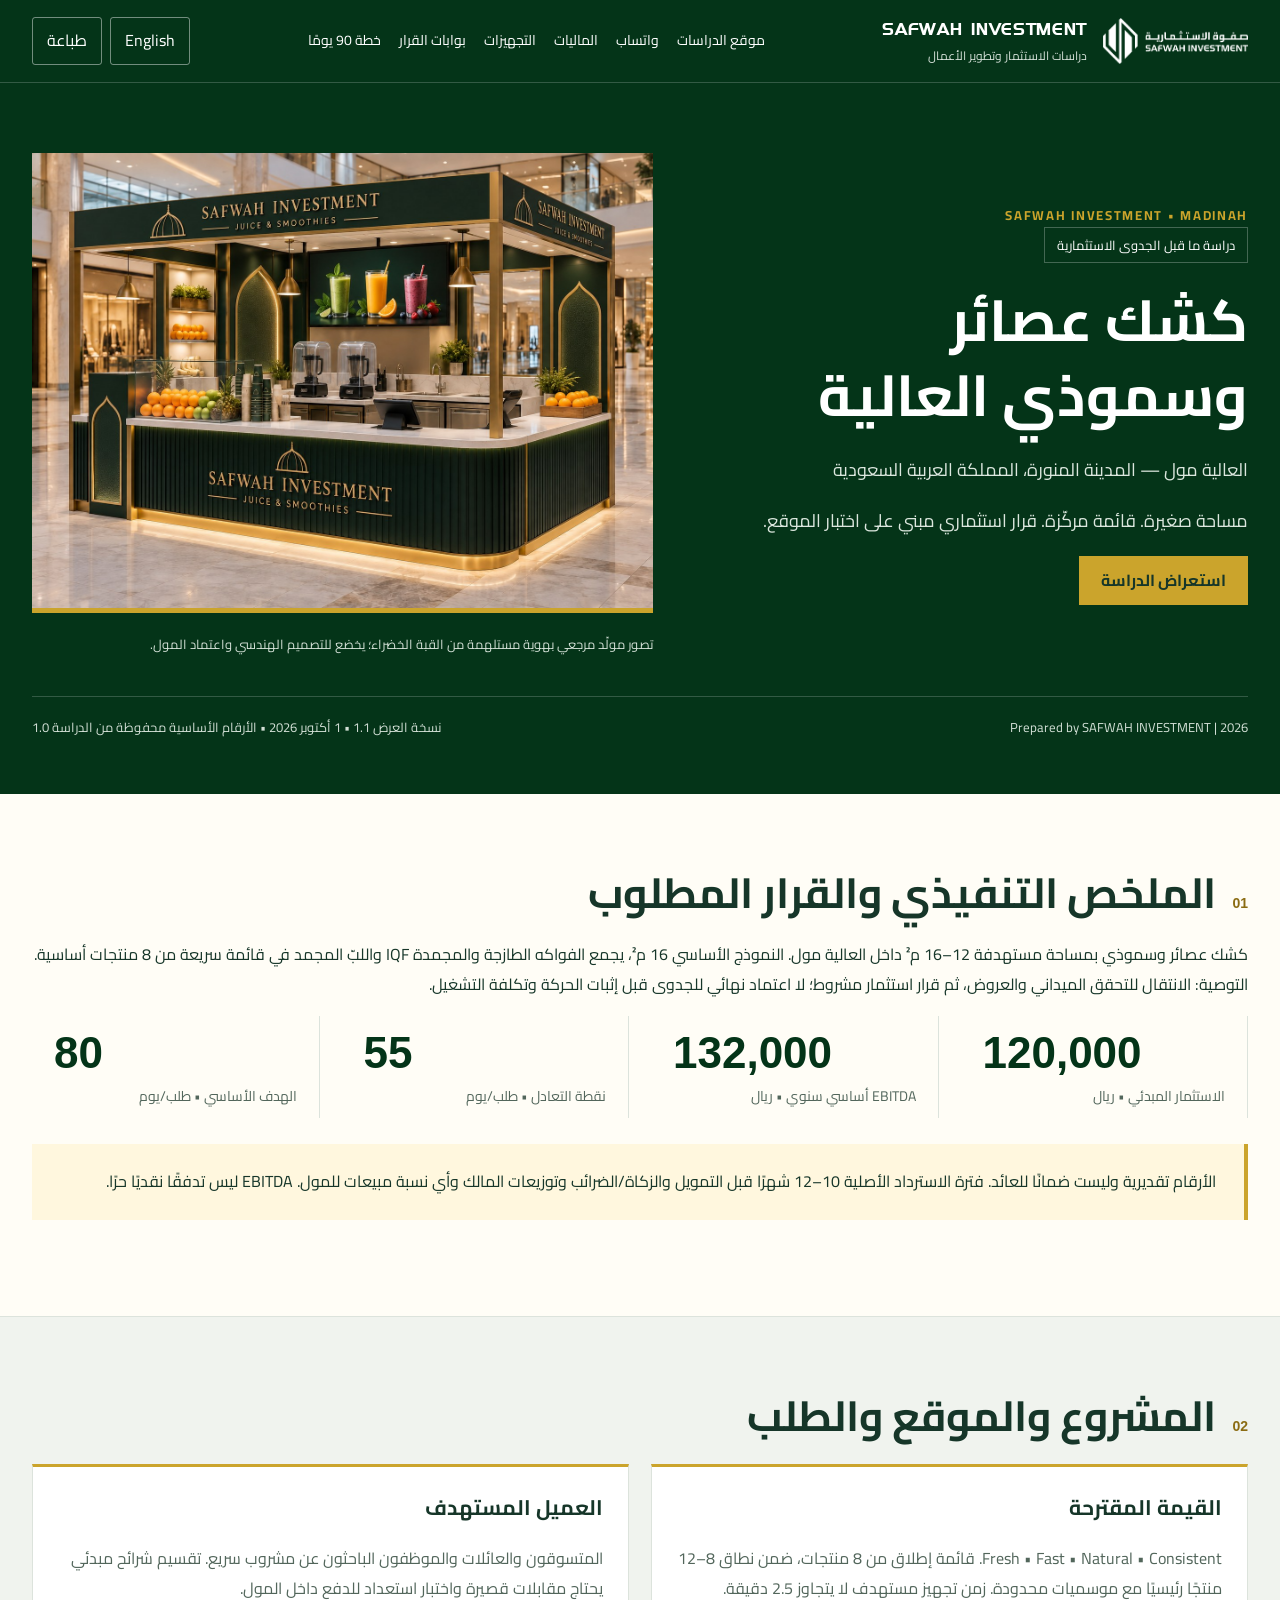
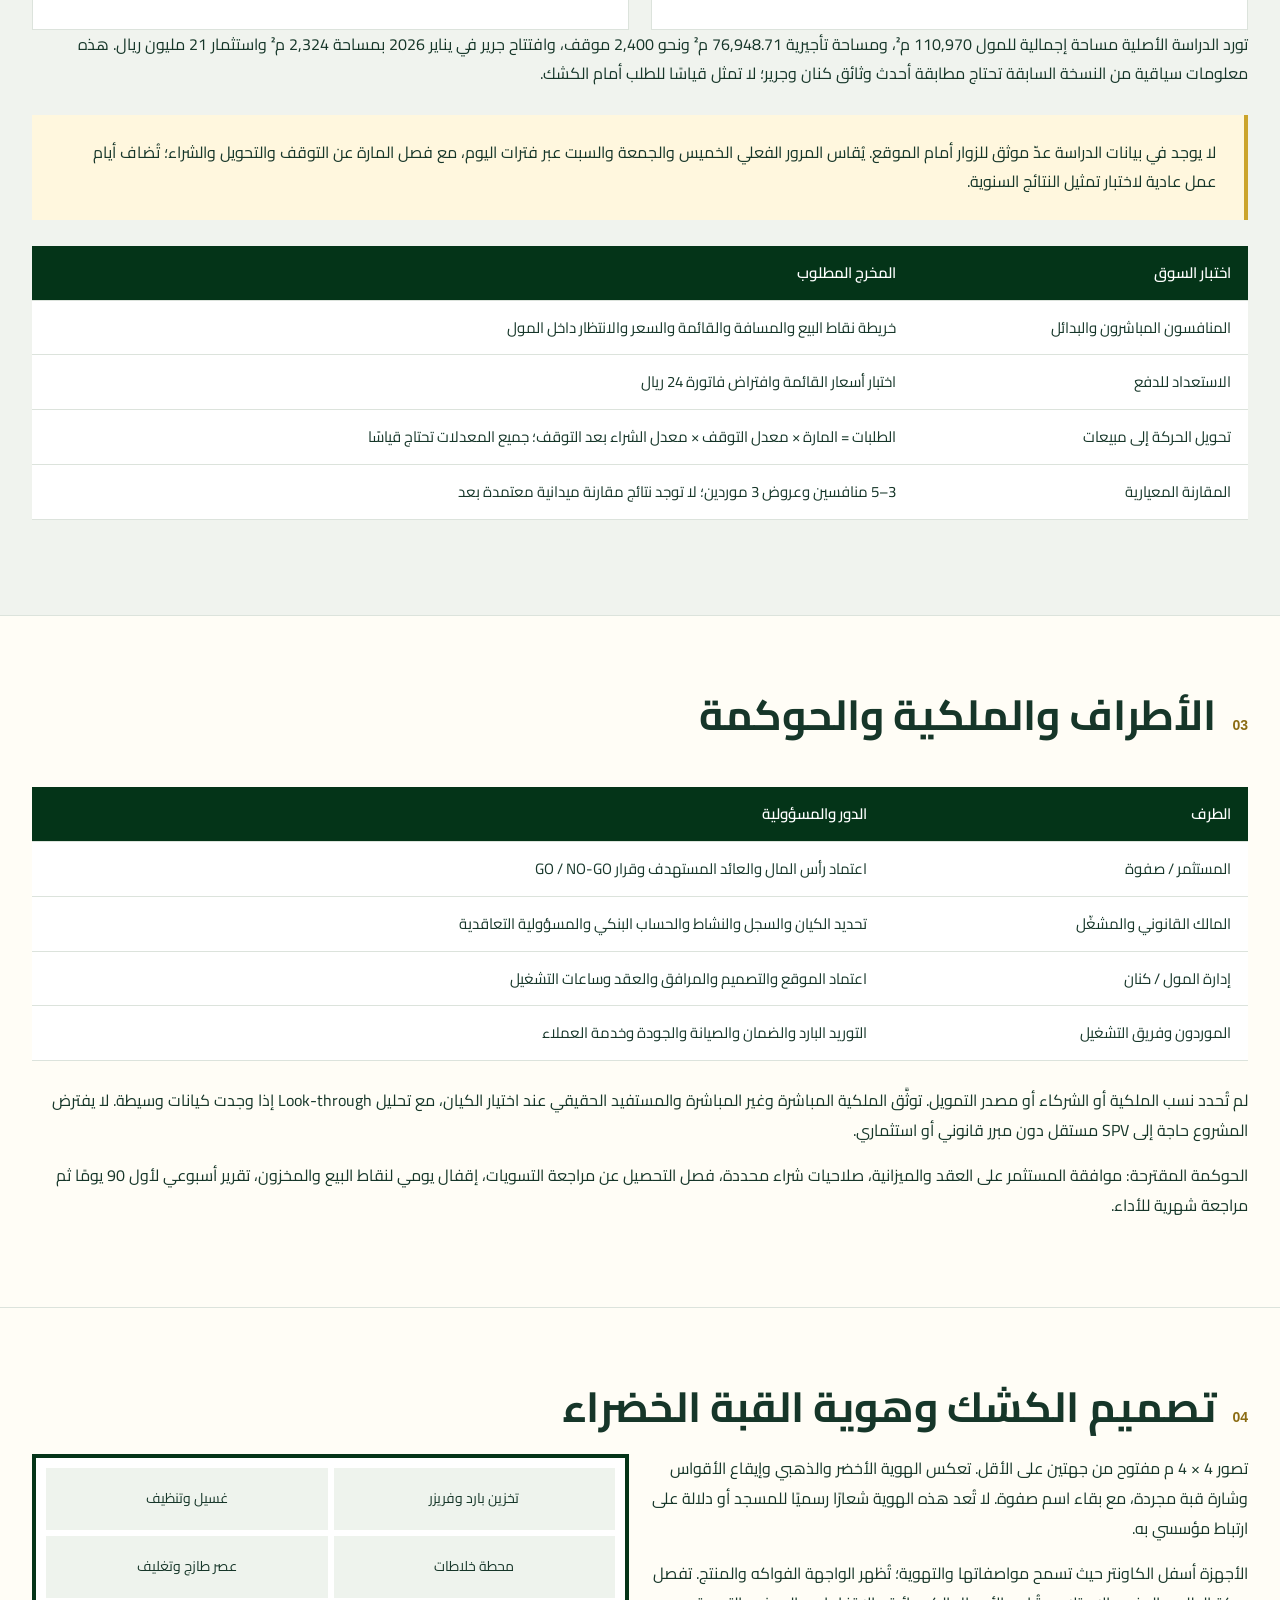
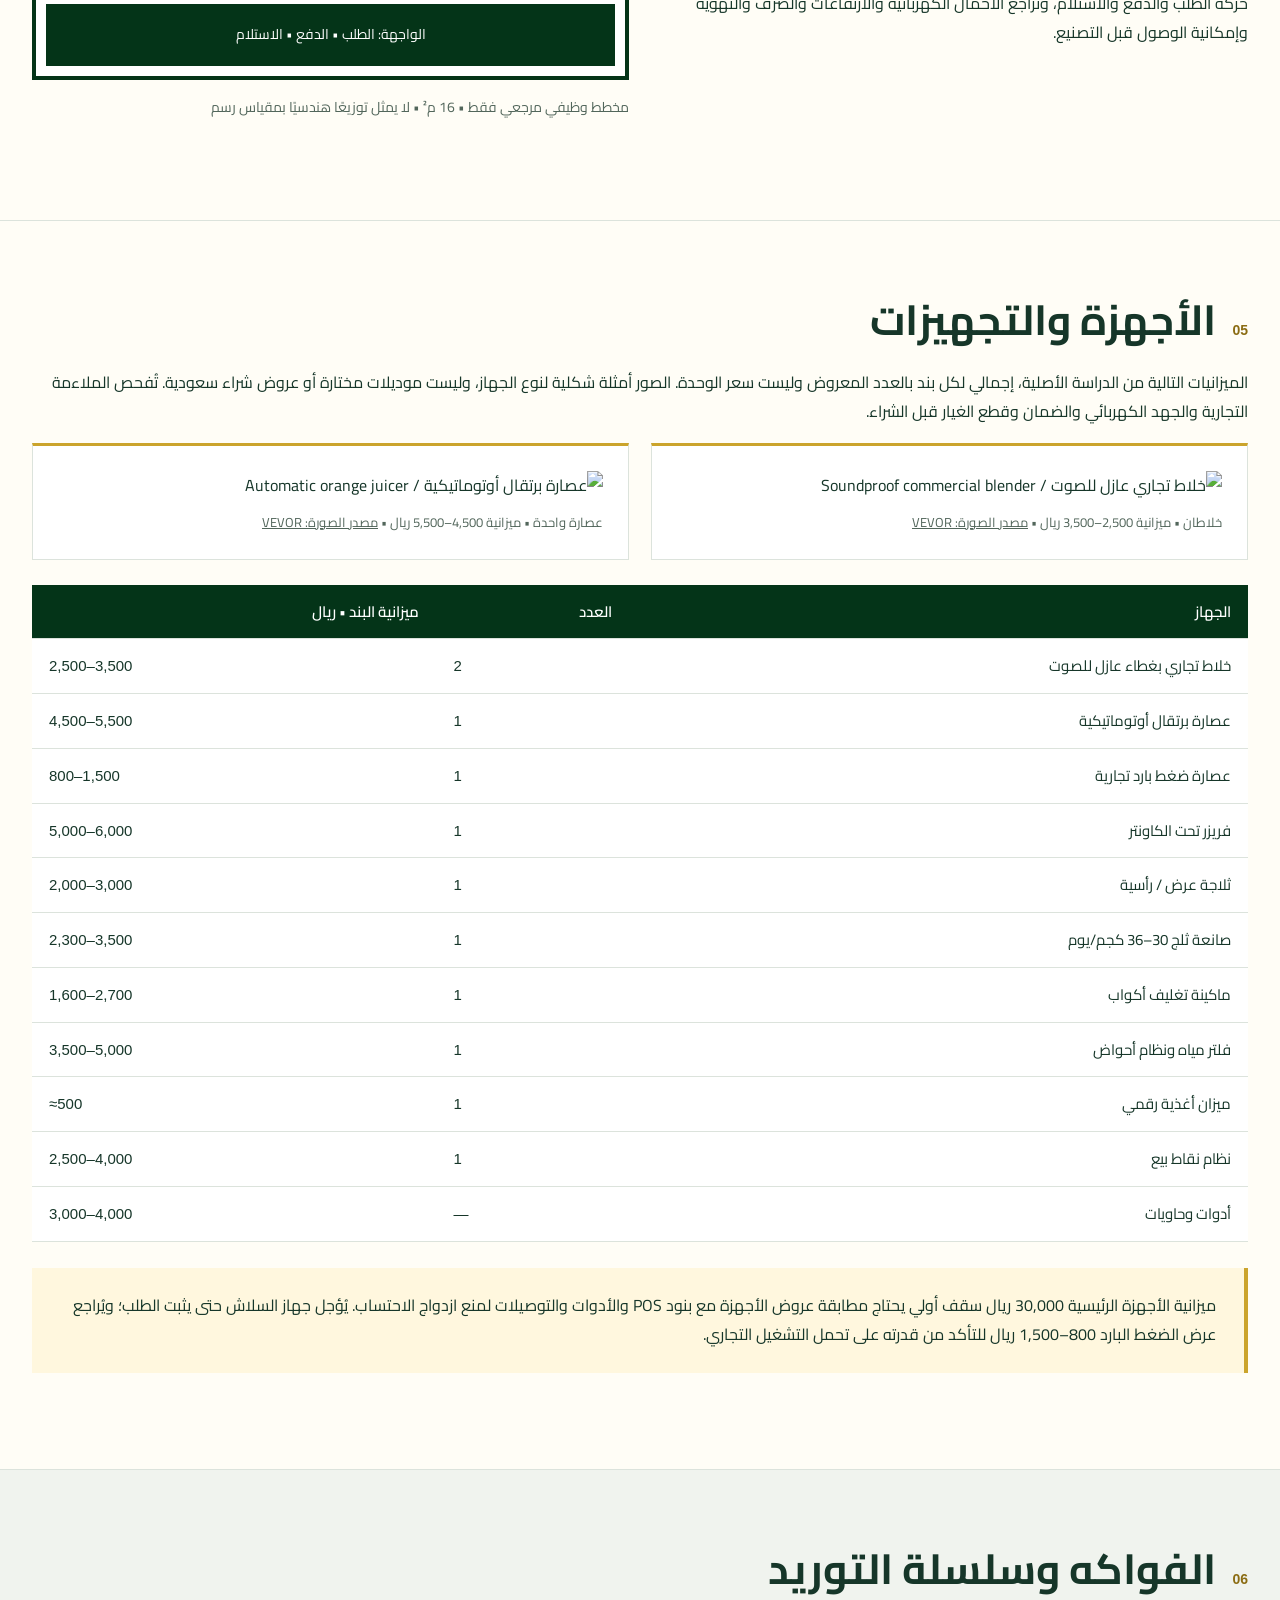
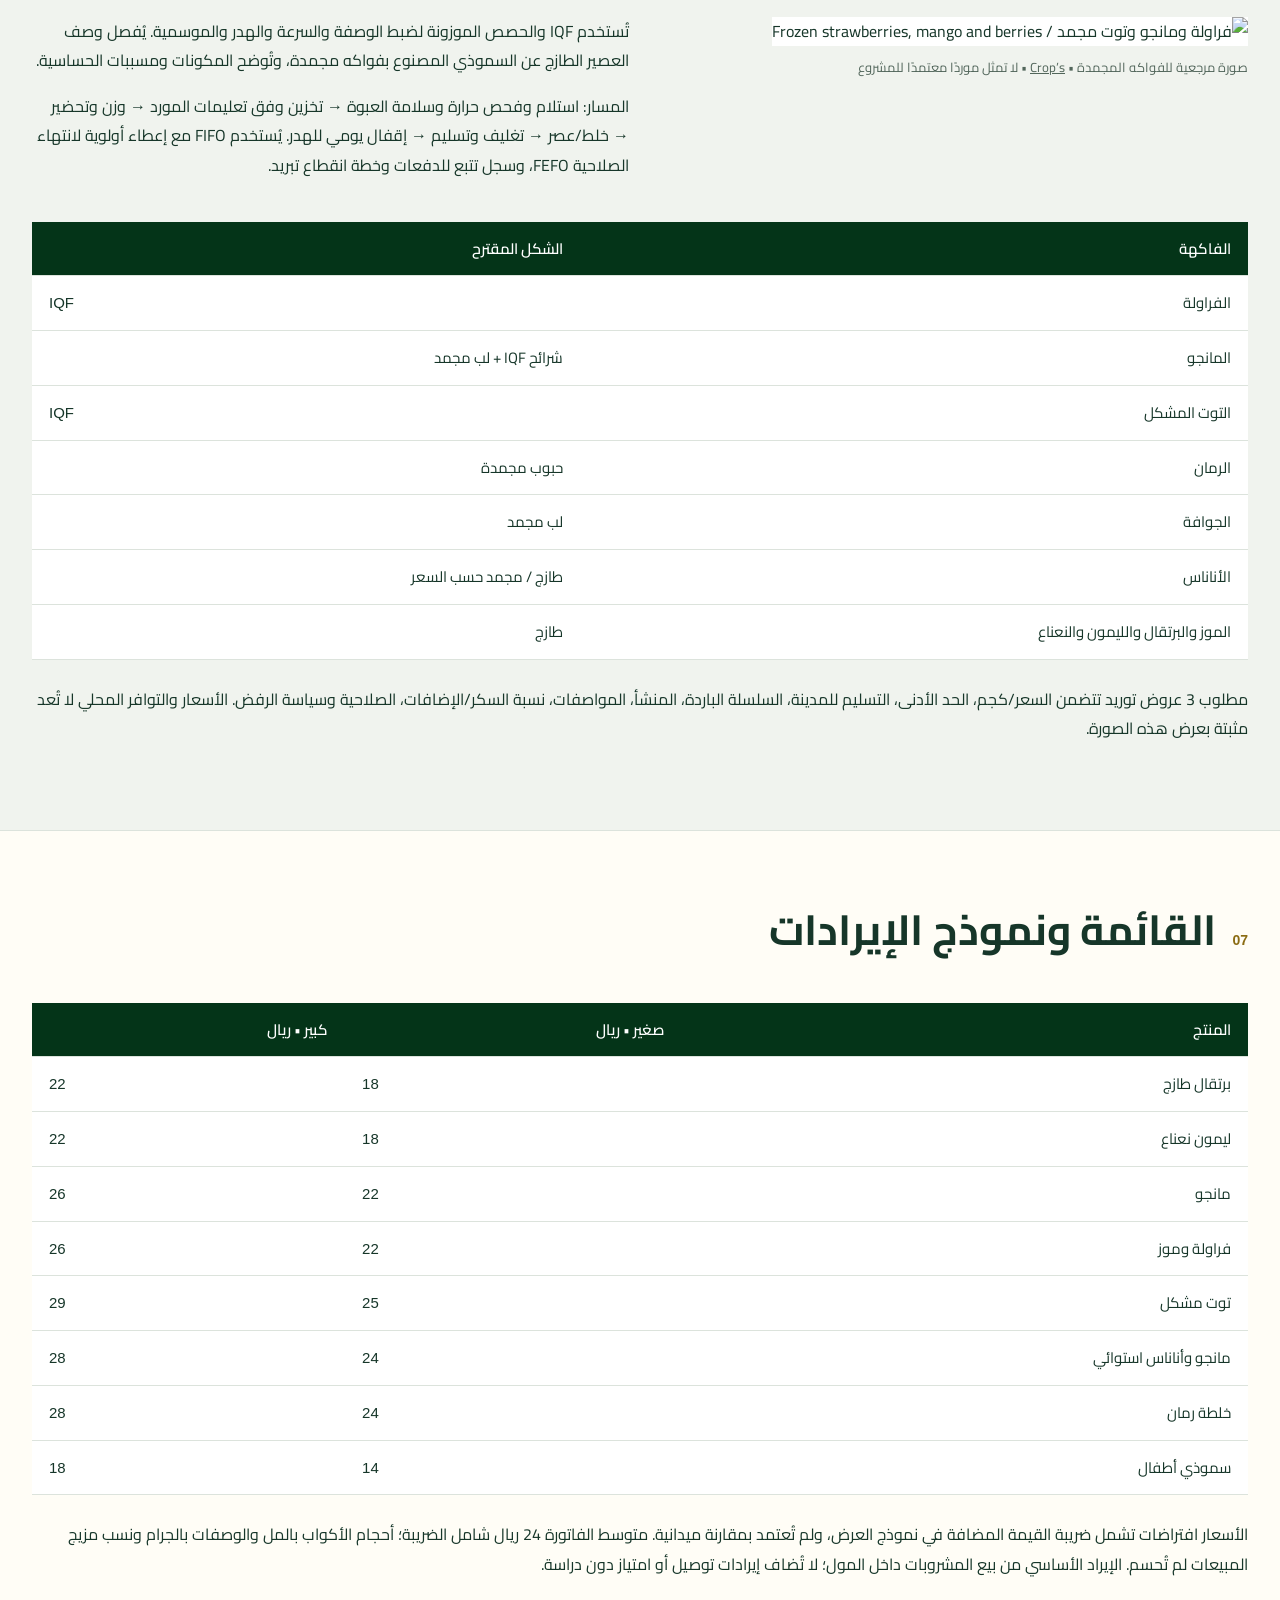
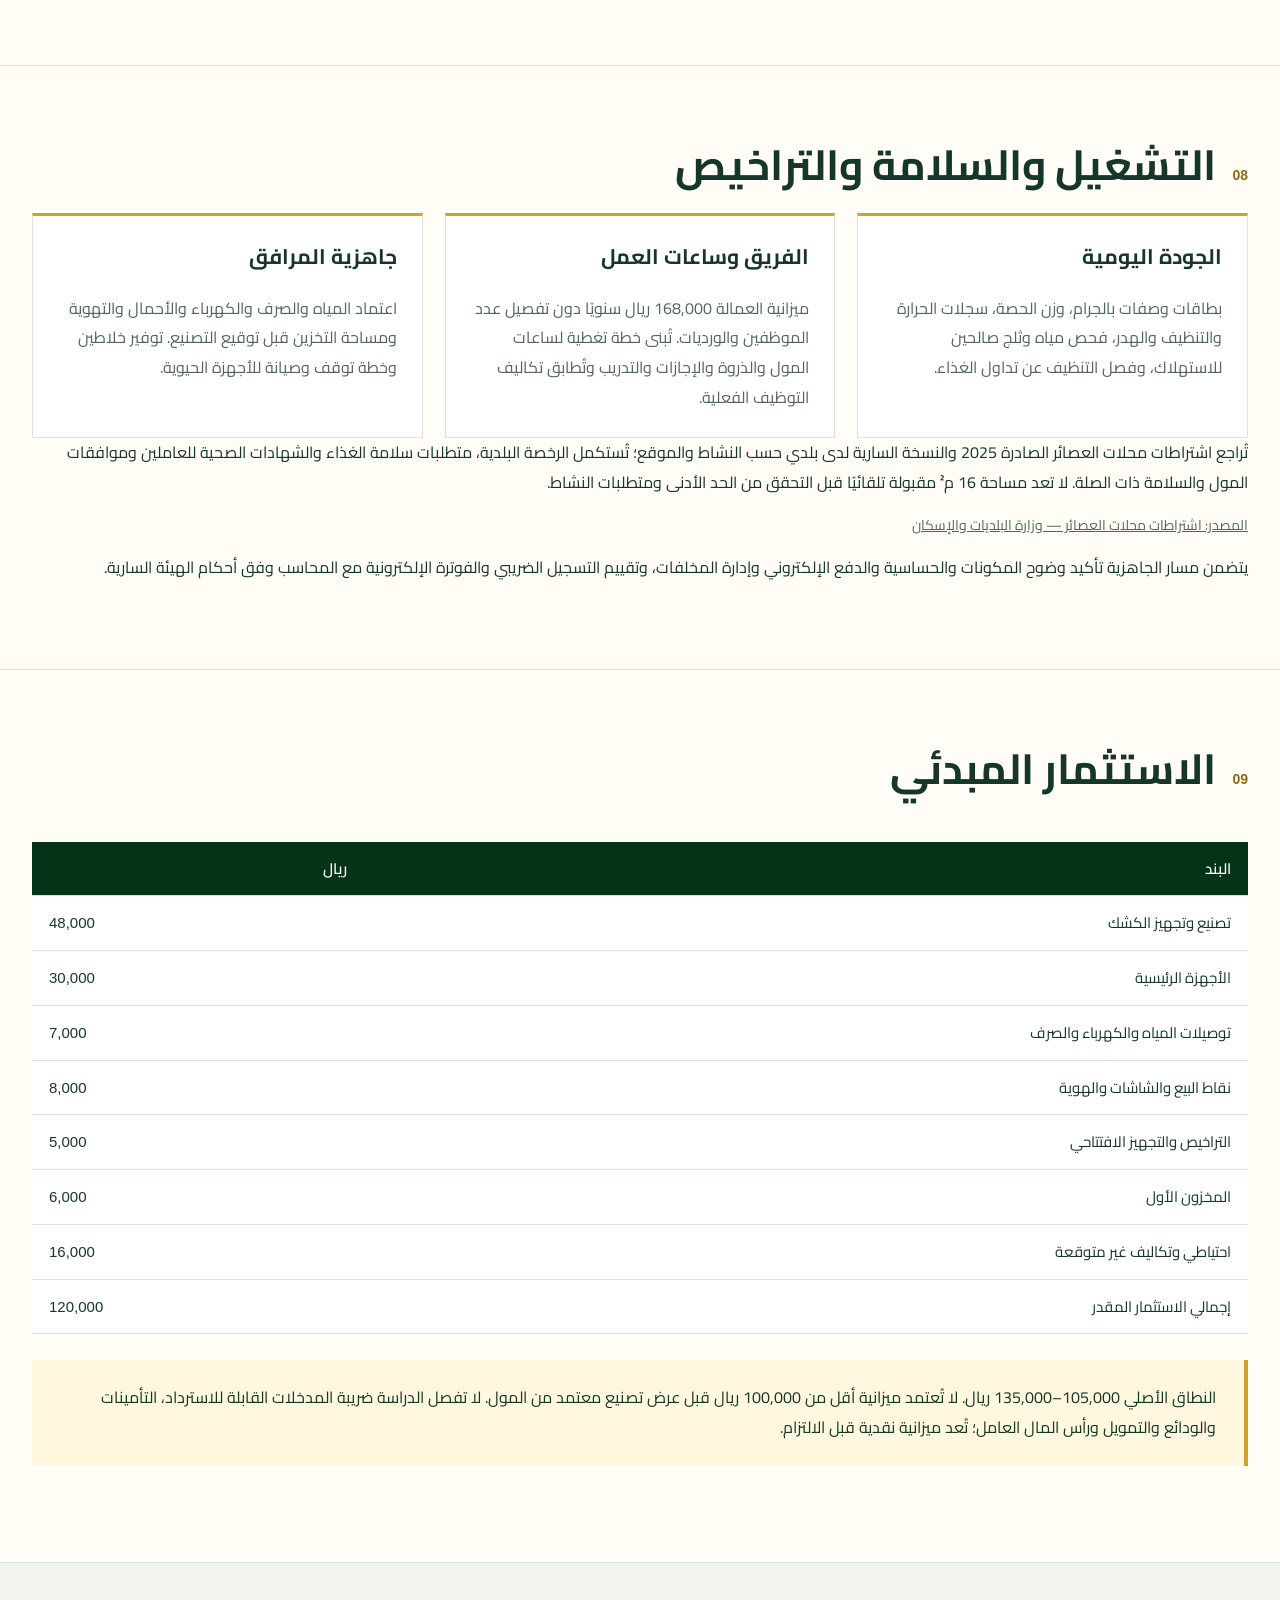
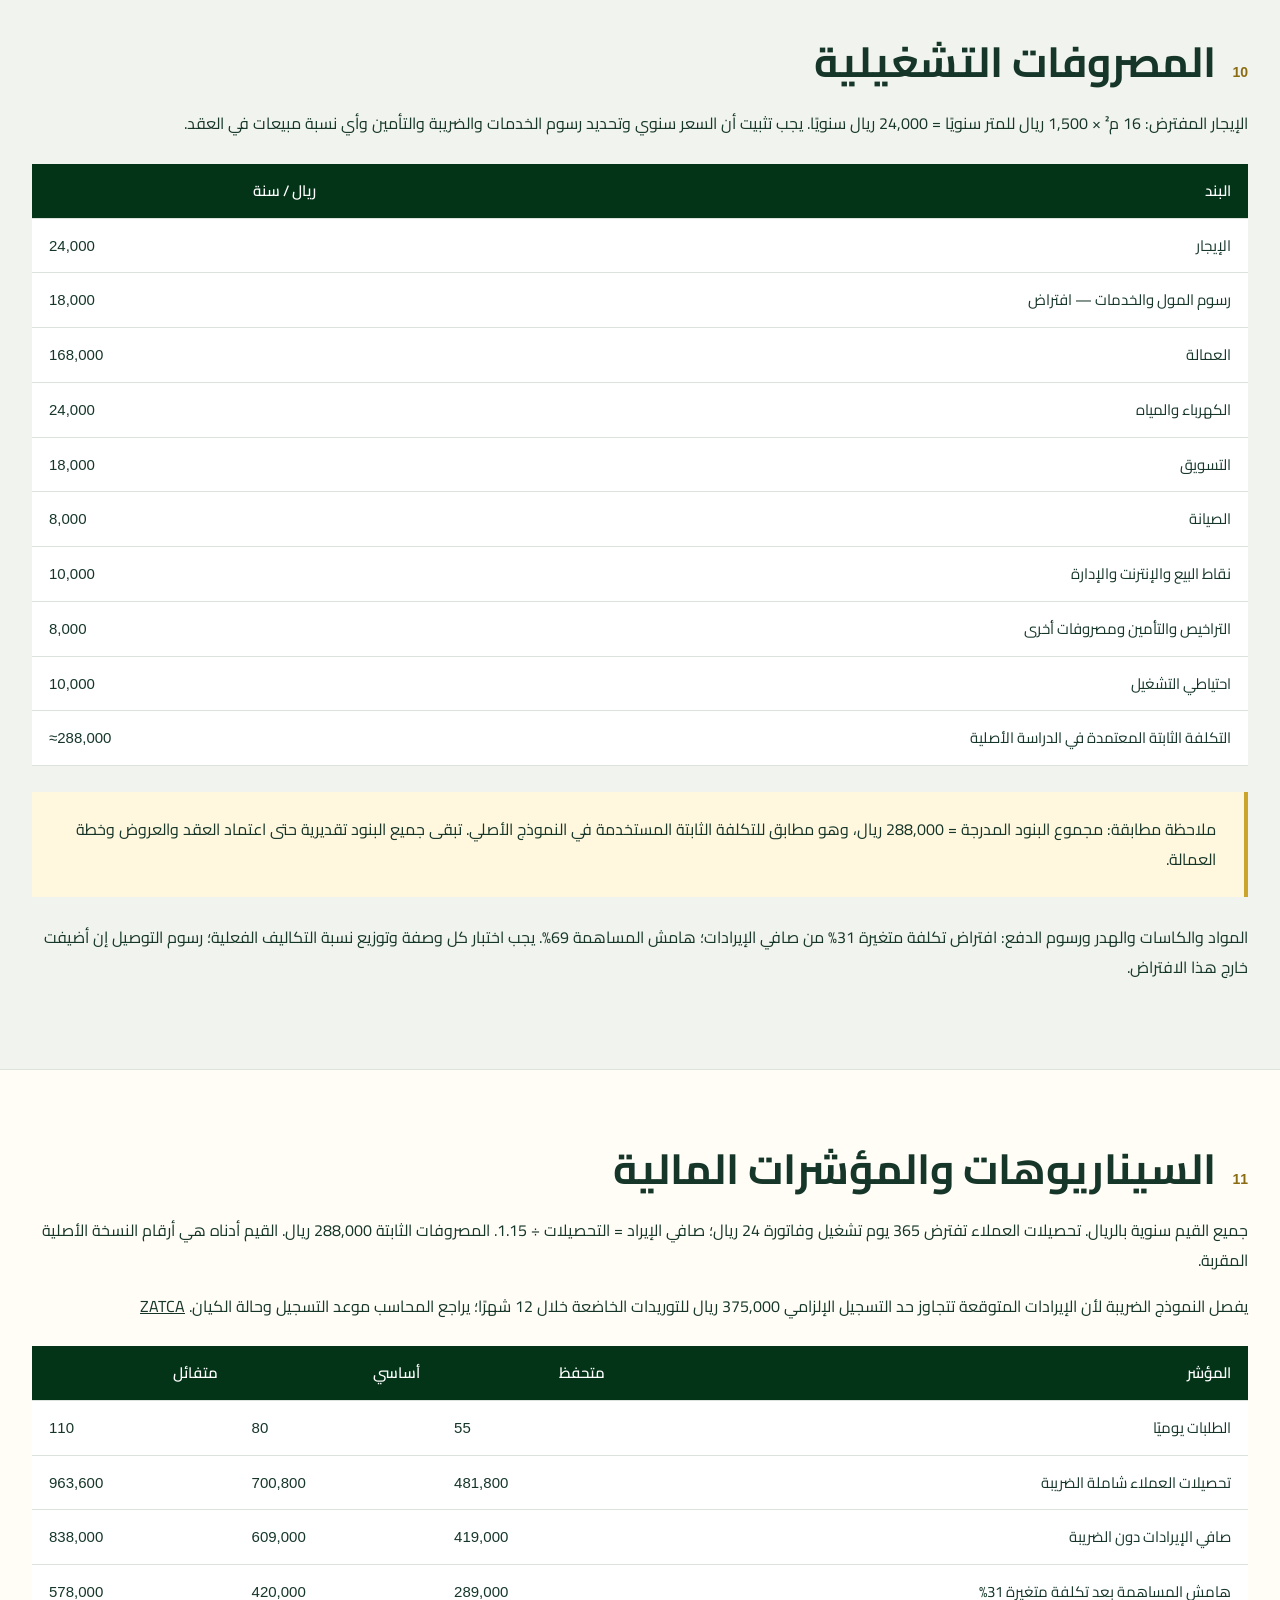
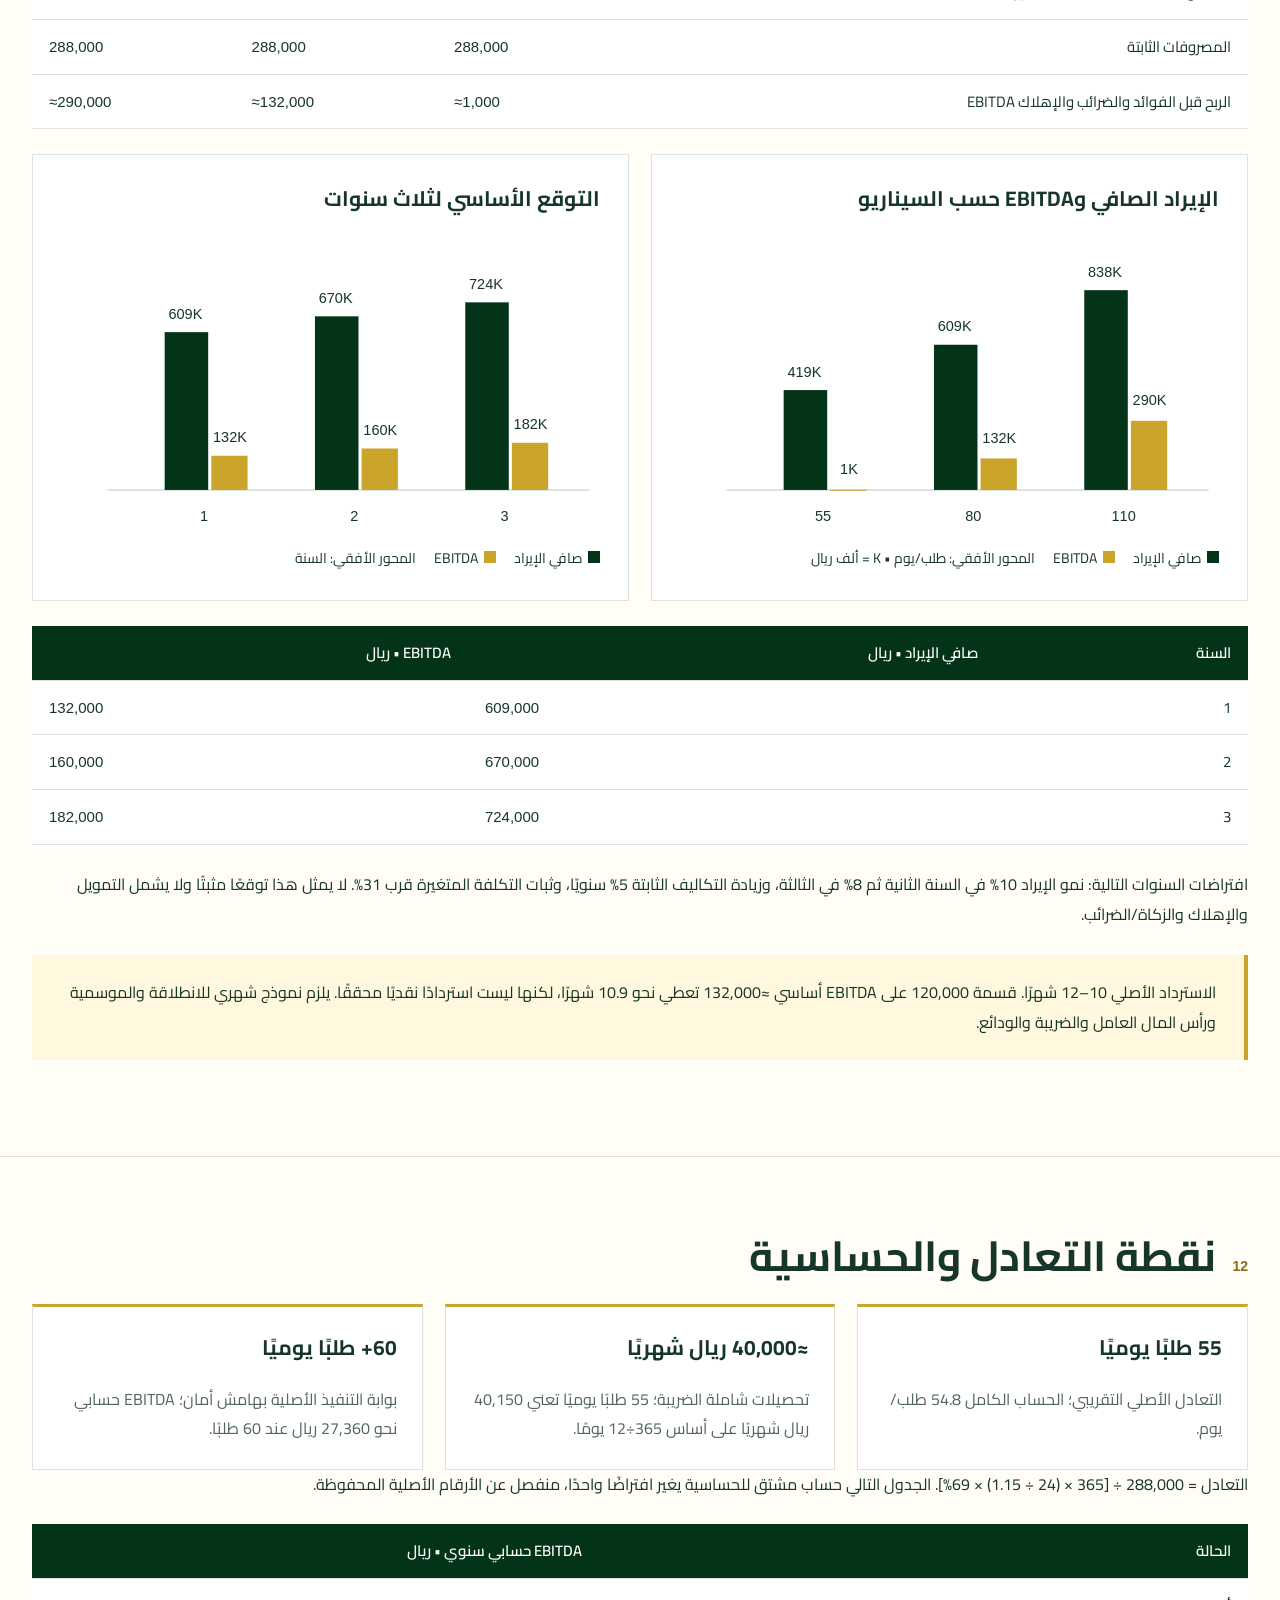
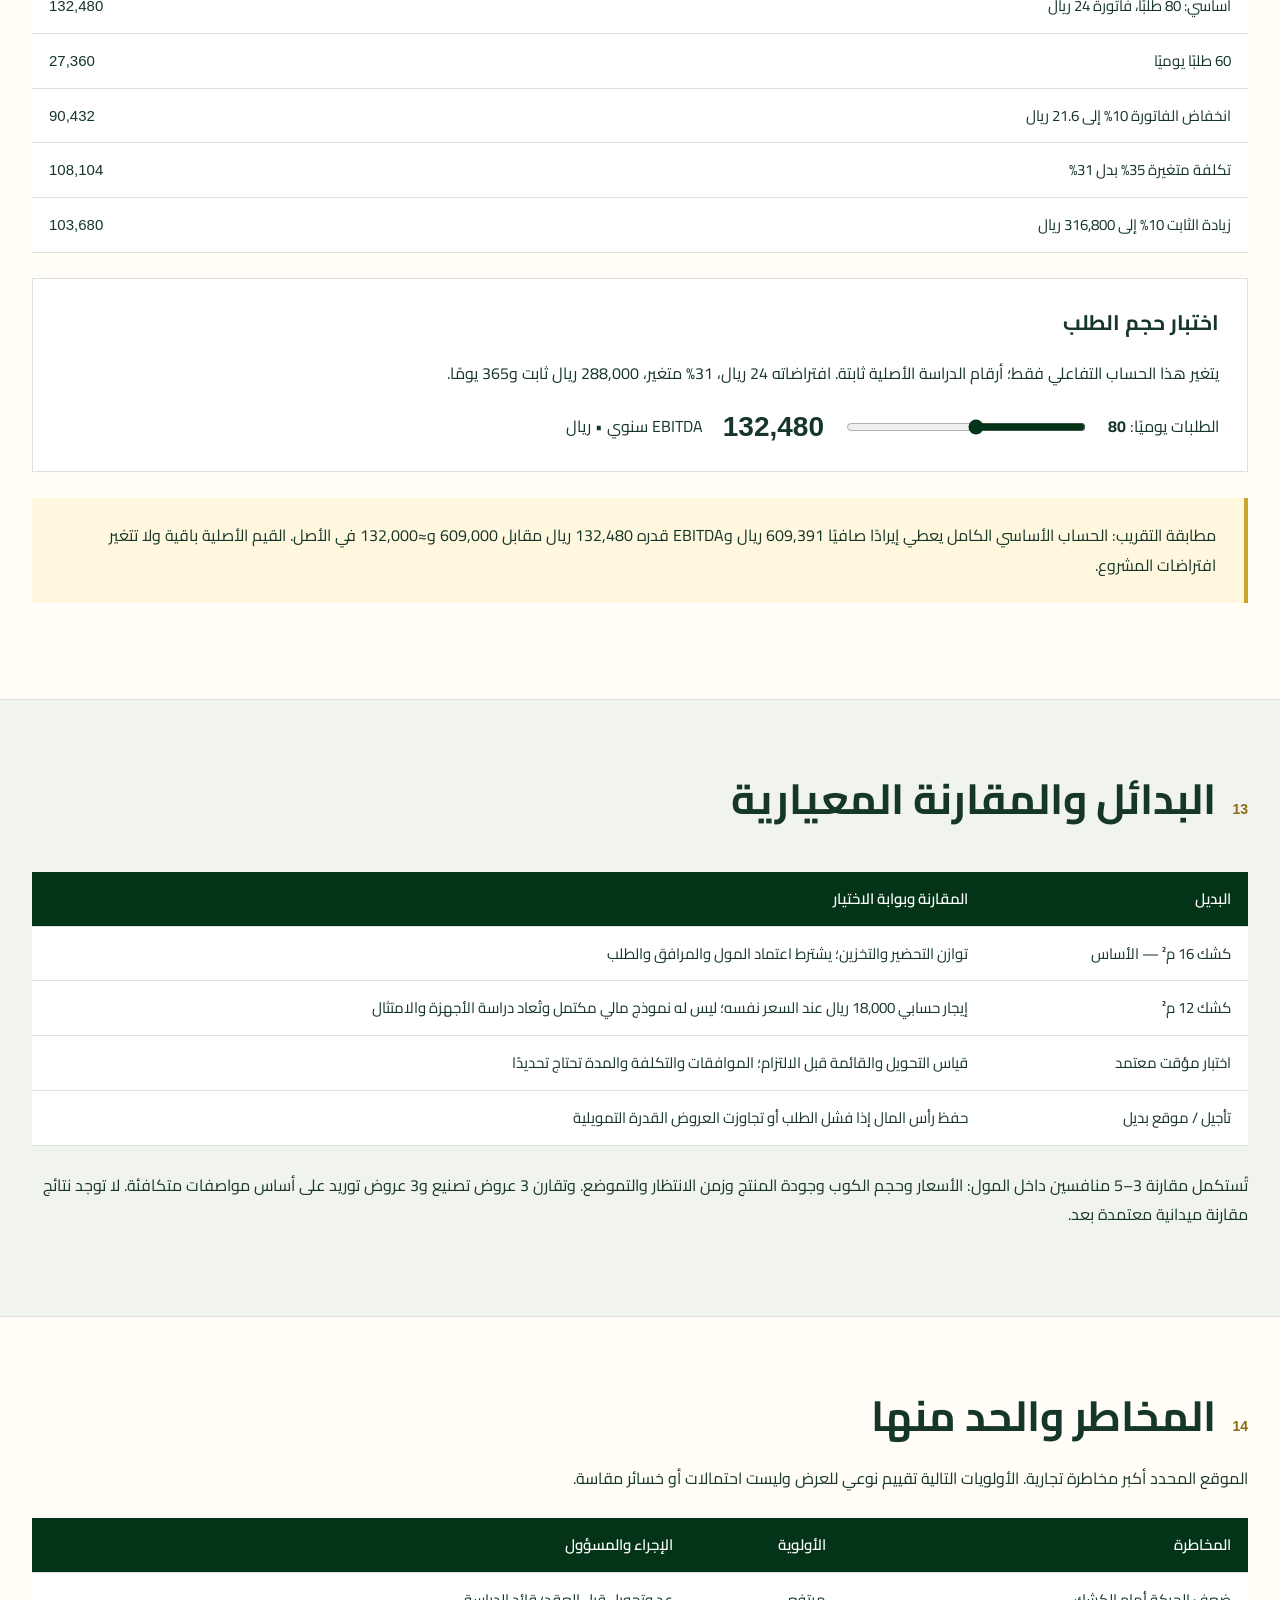
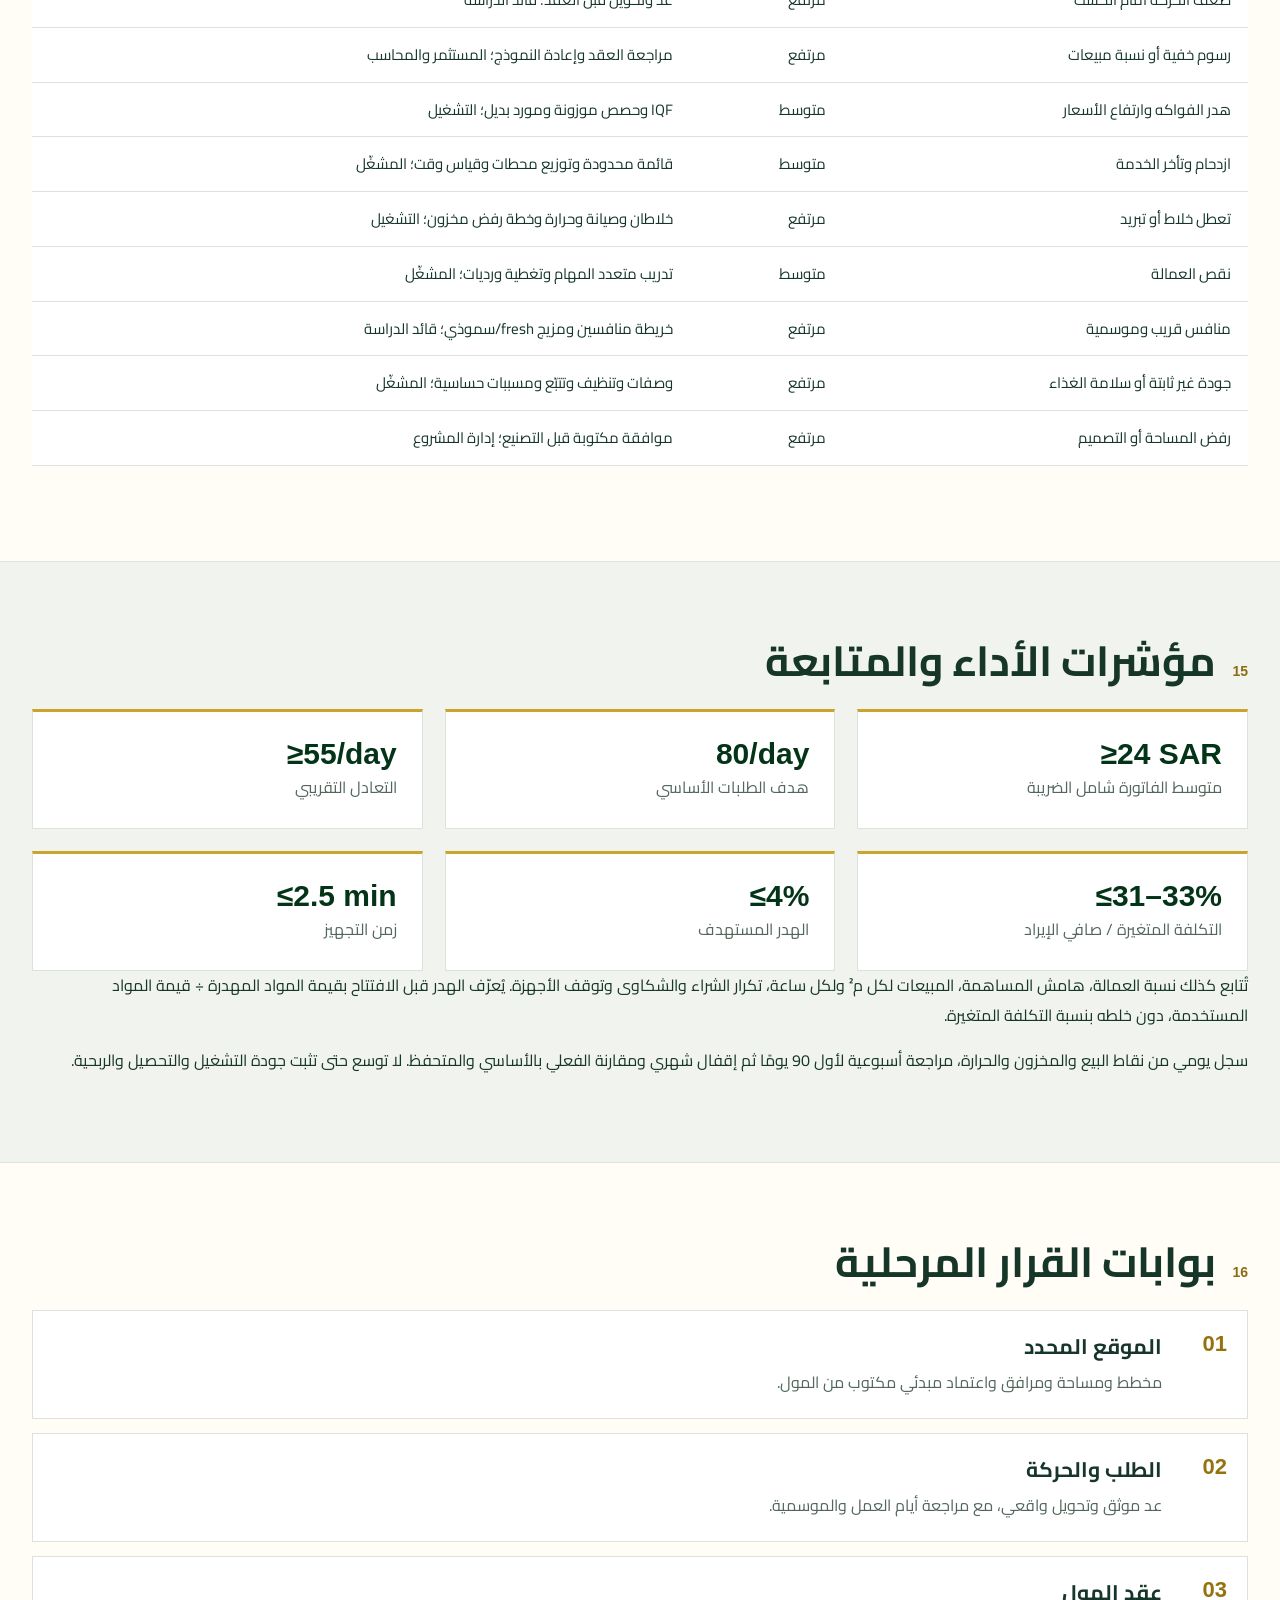
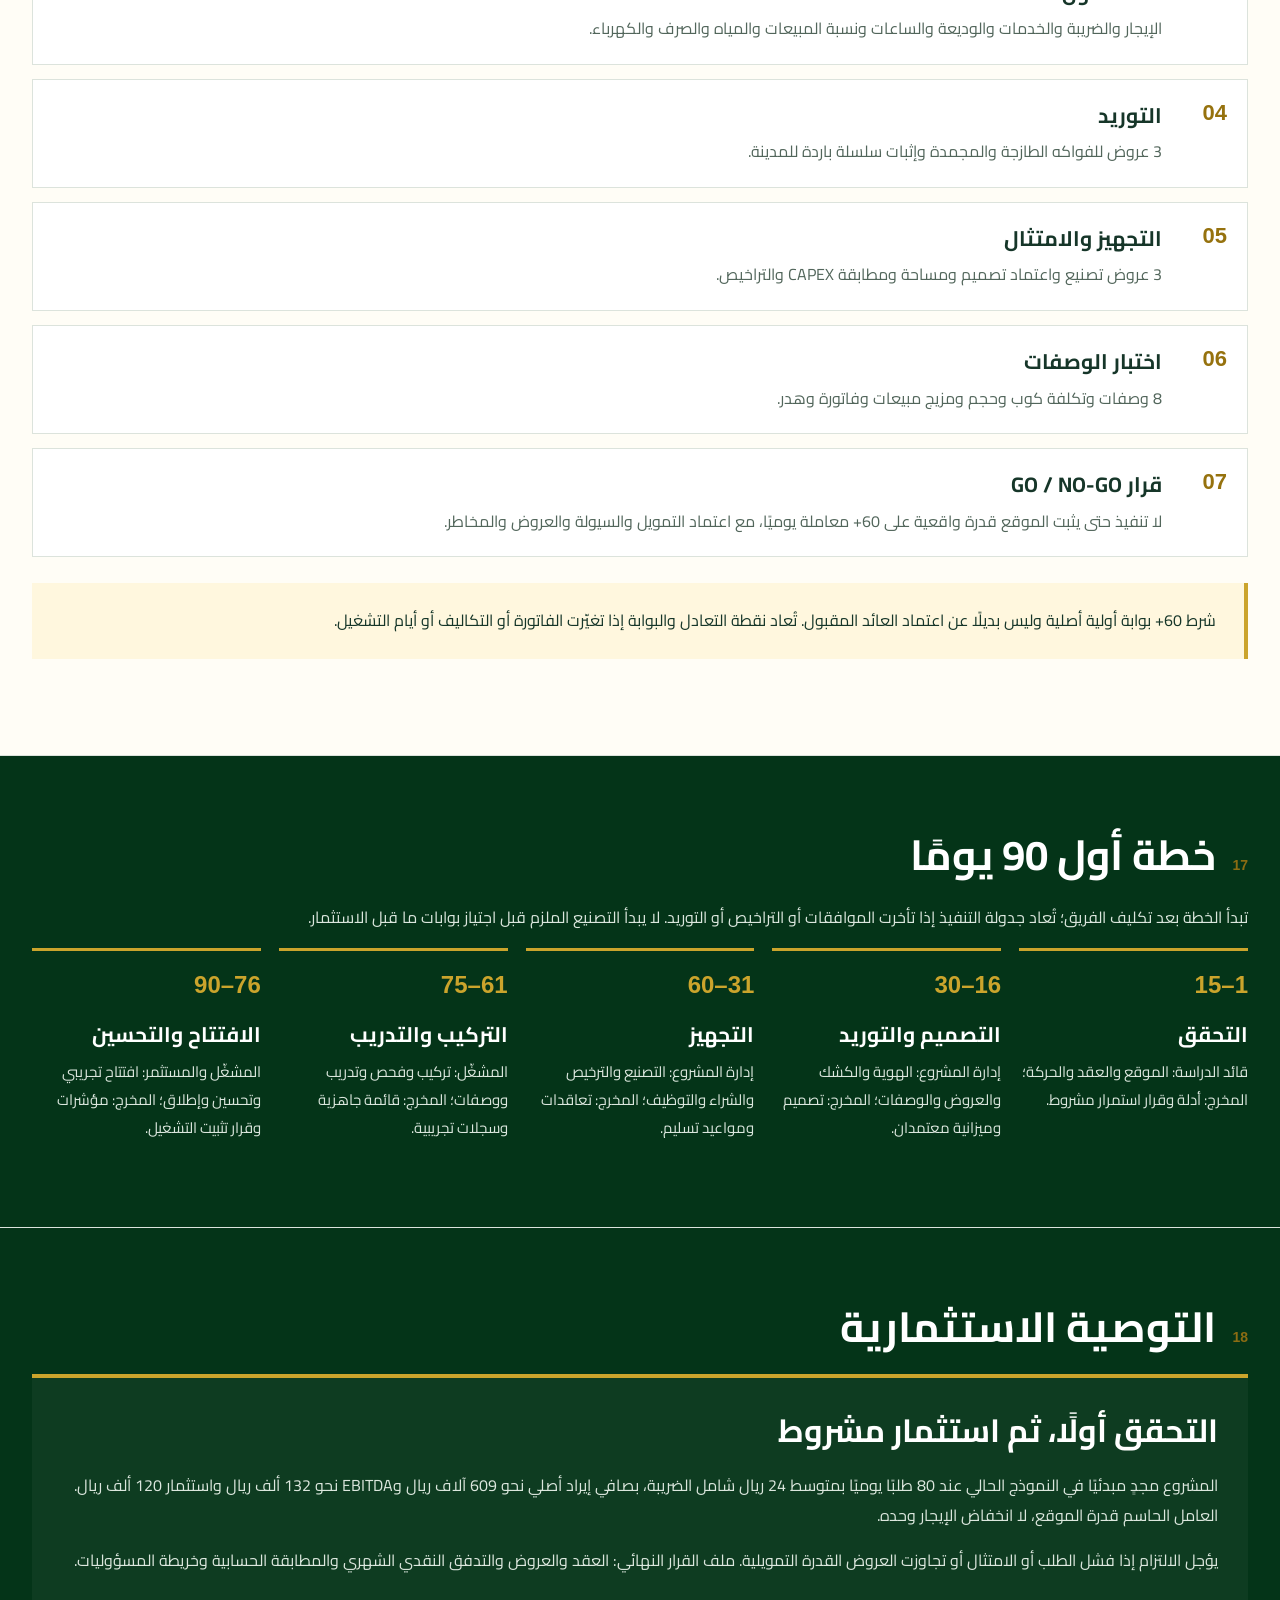
==== commit 795adc4e: "Link Al Alia study to main site and WhatsApp" ====
--- a/al-alia-juice-kiosk/index.html
+++ b/al-alia-juice-kiosk/index.html
@@ -1,3 +1,3 @@
 <!doctype html><html lang="ar" dir="rtl"><head><meta charset="utf-8"><meta name="viewport" content="width=device-width,initial-scale=1"><meta name="description" content="دراسة ما قبل الجدوى لكشك عصائر وسموذي في العالية مول بالمدينة المنورة — SAFWAH INVESTMENT. Arabic and English investment pre-feasibility."><meta name="theme-color" content="#043418"><title>كشك عصائر العالية | SAFWAH INVESTMENT</title><link rel="stylesheet" href="styles.css"><script defer src="script.js"></script></head><body>
-<a href="#summary" class="skip"><span data-ar="انتقل للدراسة" data-en="Skip to study">انتقل للدراسة</span></a><header><div class="wrap bar"><a class="brand" href="#cover"><img src="../finance/logo.png" alt="SAFWAH INVESTMENT — صفوة الاستثمارية"><span><b>SAFWAH INVESTMENT</b><small data-ar="دراسات الاستثمار وتطوير الأعمال" data-en="Investment & Business Development">دراسات الاستثمار وتطوير الأعمال</small></span></a><nav><a href="#financial"><span data-ar="الماليات" data-en="Financials">الماليات</span></a><a href="#equipment"><span data-ar="التجهيزات" data-en="Equipment">التجهيزات</span></a><a href="#gates"><span data-ar="بوابات القرار" data-en="Decision gates">بوابات القرار</span></a><a href="#plan"><span data-ar="خطة 90 يومًا" data-en="90-day plan">خطة 90 يومًا</span></a></nav><div class="controls"><button id="language" type="button">English</button><button id="print" type="button"><span data-ar="طباعة" data-en="Print">طباعة</span></button></div></div></header>
+<a href="#summary" class="skip"><span data-ar="انتقل للدراسة" data-en="Skip to study">انتقل للدراسة</span></a><header><div class="wrap bar"><a class="brand" href="#cover"><img src="../finance/logo.png" alt="SAFWAH INVESTMENT — صفوة الاستثمارية"><span><b>SAFWAH INVESTMENT</b><small data-ar="دراسات الاستثمار وتطوير الأعمال" data-en="Investment & Business Development">دراسات الاستثمار وتطوير الأعمال</small></span></a><nav><a href="../" data-ar="موقع الدراسات" data-en="Studies home">موقع الدراسات</a><a href="https://wa.me/966505189070" target="_blank" rel="noopener noreferrer" data-ar="واتساب" data-en="WhatsApp">واتساب</a><a href="#financial"><span data-ar="الماليات" data-en="Financials">الماليات</span></a><a href="#equipment"><span data-ar="التجهيزات" data-en="Equipment">التجهيزات</span></a><a href="#gates"><span data-ar="بوابات القرار" data-en="Decision gates">بوابات القرار</span></a><a href="#plan"><span data-ar="خطة 90 يومًا" data-en="90-day plan">خطة 90 يومًا</span></a></nav><div class="controls"><button id="language" type="button">English</button><button id="print" type="button"><span data-ar="طباعة" data-en="Print">طباعة</span></button></div></div></header>
 <main><section id="cover" class="cover"><div class="wrap"><div class="cover-grid"><div><div class="eyebrow">SAFWAH INVESTMENT • MADINAH</div><span class="badge" data-ar="دراسة ما قبل الجدوى الاستثمارية" data-en="Investment Pre-Feasibility">دراسة ما قبل الجدوى الاستثمارية</span><h1 data-ar="كشك عصائر<br>وسموذي العالية" data-en="Al Alia Juice<br>& Smoothie Kiosk">كشك عصائر<br>وسموذي العالية</h1><p data-ar="العالية مول — المدينة المنورة، المملكة العربية السعودية" data-en="Alia Mall — Madinah, Saudi Arabia">العالية مول — المدينة المنورة، المملكة العربية السعودية</p><p data-ar="مساحة صغيرة. قائمة مركّزة. قرار استثماري مبني على اختبار الموقع." data-en="A compact footprint. A focused menu. An investment decision grounded in site validation.">مساحة صغيرة. قائمة مركّزة. قرار استثماري مبني على اختبار الموقع.</p><a class="btn" href="#summary"><span data-ar="استعراض الدراسة" data-en="Explore the study">استعراض الدراسة</span></a></div><figure><img src="assets/kiosk-concept.jpg" alt="تصور كشك صفوة مستلهم من القبة الخضراء / Safwah kiosk concept inspired by the Green Dome" fetchpriority="high"><figcaption><span data-ar="تصور مولّد مرجعي بهوية مستلهمة من القبة الخضراء؛ يخضع للتصميم الهندسي واعتماد المول." data-en="AI-generated reference concept inspired by the Green Dome; subject to engineering design and mall approval.">تصور مولّد مرجعي بهوية مستلهمة من القبة الخضراء؛ يخضع للتصميم الهندسي واعتماد المول.</span></figcaption></figure></div><div class="cover-foot"><span>Prepared by SAFWAH INVESTMENT | 2026</span><span data-ar="نسخة العرض 1.1 • 1 أكتوبر 2026 • الأرقام الأساسية محفوظة من الدراسة 1.0" data-en="Presentation v1.1 • 1 October 2026 • Base figures preserved from study v1.0">نسخة العرض 1.1 • 1 أكتوبر 2026 • الأرقام الأساسية محفوظة من الدراسة 1.0</span></div></div></section><section id="summary" class="section "><div class="wrap"><div class="section-title"><span>01</span><h2 data-ar="الملخص التنفيذي والقرار المطلوب" data-en="Executive summary & investment decision">الملخص التنفيذي والقرار المطلوب</h2></div><p data-ar="كشك عصائر وسموذي بمساحة مستهدفة 12–16 م² داخل العالية مول. النموذج الأساسي 16 م²، يجمع الفواكه الطازجة والمجمدة IQF واللبّ المجمد في قائمة سريعة من 8 منتجات أساسية. التوصية: الانتقال للتحقق الميداني والعروض، ثم قرار استثمار مشروط؛ لا اعتماد نهائي للجدوى قبل إثبات الحركة وتكلفة التشغيل." data-en="A 12–16 sqm juice and smoothie kiosk inside Alia Mall. The base case uses 16 sqm, combining fresh fruit, IQF frozen fruit and frozen pulp in an eight-product core menu. Recommendation: proceed to site validation and quotations, followed by a conditional investment decision. Final viability depends on verified traffic and operating costs.">كشك عصائر وسموذي بمساحة مستهدفة 12–16 م² داخل العالية مول. النموذج الأساسي 16 م²، يجمع الفواكه الطازجة والمجمدة IQF واللبّ المجمد في قائمة سريعة من 8 منتجات أساسية. التوصية: الانتقال للتحقق الميداني والعروض، ثم قرار استثمار مشروط؛ لا اعتماد نهائي للجدوى قبل إثبات الحركة وتكلفة التشغيل.</p><div class="grid four"><div class="metric"><strong>120,000</strong><small data-ar="الاستثمار المبدئي • ريال" data-en="Initial investment • SAR">الاستثمار المبدئي • ريال</small></div><div class="metric"><strong>132,000</strong><small data-ar="EBITDA أساسي سنوي • ريال" data-en="Base annual EBITDA • SAR">EBITDA أساسي سنوي • ريال</small></div><div class="metric"><strong>55</strong><small data-ar="نقطة التعادل • طلب/يوم" data-en="Break-even • orders/day">نقطة التعادل • طلب/يوم</small></div><div class="metric"><strong>80</strong><small data-ar="الهدف الأساسي • طلب/يوم" data-en="Base target • orders/day">الهدف الأساسي • طلب/يوم</small></div></div><aside class="callout"><p data-ar="الأرقام تقديرية وليست ضمانًا للعائد. فترة الاسترداد الأصلية 10–12 شهرًا قبل التمويل والزكاة/الضرائب وتوزيعات المالك وأي نسبة مبيعات للمول. EBITDA ليس تدفقًا نقديًا حرًا." data-en="Figures are estimates, not guaranteed returns. The original 10–12 month payback is before financing, zakat/taxes, owner distributions and any mall turnover rent. EBITDA is not free cash flow.">الأرقام تقديرية وليست ضمانًا للعائد. فترة الاسترداد الأصلية 10–12 شهرًا قبل التمويل والزكاة/الضرائب وتوزيعات المالك وأي نسبة مبيعات للمول. EBITDA ليس تدفقًا نقديًا حرًا.</p></aside></div></section><section id="context" class="section tint"><div class="wrap"><div class="section-title"><span>02</span><h2 data-ar="المشروع والموقع والطلب" data-en="Project, location & demand">المشروع والموقع والطلب</h2></div><div class="grid two"><article class="card"><h3 data-ar="القيمة المقترحة" data-en="Value proposition">القيمة المقترحة</h3><p data-ar="Fresh • Fast • Natural • Consistent. قائمة إطلاق من 8 منتجات، ضمن نطاق 8–12 منتجًا رئيسيًا مع موسميات محدودة. زمن تجهيز مستهدف لا يتجاوز 2.5 دقيقة." data-en="Fresh • Fast • Natural • Consistent. Launch with eight products within a focused 8–12 item menu, plus limited seasonal additions. Target preparation time: no more than 2.5 minutes.">Fresh • Fast • Natural • Consistent. قائمة إطلاق من 8 منتجات، ضمن نطاق 8–12 منتجًا رئيسيًا مع موسميات محدودة. زمن تجهيز مستهدف لا يتجاوز 2.5 دقيقة.</p></article><article class="card"><h3 data-ar="العميل المستهدف" data-en="Target customer">العميل المستهدف</h3><p data-ar="المتسوقون والعائلات والموظفون الباحثون عن مشروب سريع. تقسيم شرائح مبدئي يحتاج مقابلات قصيرة واختبار استعداد للدفع داخل المول." data-en="Shoppers, families and staff seeking a quick beverage. These provisional segments require short interviews and willingness-to-pay testing inside the mall.">المتسوقون والعائلات والموظفون الباحثون عن مشروب سريع. تقسيم شرائح مبدئي يحتاج مقابلات قصيرة واختبار استعداد للدفع داخل المول.</p></article></div><p data-ar="تورد الدراسة الأصلية مساحة إجمالية للمول 110,970 م²، ومساحة تأجيرية 76,948.71 م² ونحو 2,400 موقف، وافتتاح جرير في يناير 2026 بمساحة 2,324 م² واستثمار 21 مليون ريال. هذه معلومات سياقية من النسخة السابقة تحتاج مطابقة أحدث وثائق كنان وجرير؛ لا تمثل قياسًا للطلب أمام الكشك." data-en="The original study reports 110,970 sqm total mall area, 76,948.71 sqm GLA, approximately 2,400 parking spaces, and a Jarir opening in January 2026 with 2,324 sqm and SAR 21 million investment. These inherited contextual figures require confirmation against current Kinan and Jarir documents; they do not measure demand at the kiosk.">تورد الدراسة الأصلية مساحة إجمالية للمول 110,970 م²، ومساحة تأجيرية 76,948.71 م² ونحو 2,400 موقف، وافتتاح جرير في يناير 2026 بمساحة 2,324 م² واستثمار 21 مليون ريال. هذه معلومات سياقية من النسخة السابقة تحتاج مطابقة أحدث وثائق كنان وجرير؛ لا تمثل قياسًا للطلب أمام الكشك.</p><aside class="callout"><p data-ar="لا يوجد في بيانات الدراسة عدّ موثق للزوار أمام الموقع. يُقاس المرور الفعلي الخميس والجمعة والسبت عبر فترات اليوم، مع فصل المارة عن التوقف والتحويل والشراء؛ تُضاف أيام عمل عادية لاختبار تمثيل النتائج السنوية." data-en="The study contains no verified footfall count at the exact site. Count traffic on Thursday, Friday and Saturday across dayparts, separating passers-by, stops, conversion and purchases; add ordinary weekdays to assess representativeness.">لا يوجد في بيانات الدراسة عدّ موثق للزوار أمام الموقع. يُقاس المرور الفعلي الخميس والجمعة والسبت عبر فترات اليوم، مع فصل المارة عن التوقف والتحويل والشراء؛ تُضاف أيام عمل عادية لاختبار تمثيل النتائج السنوية.</p></aside><div class="table-wrap"><table><thead><tr><th><span data-ar="اختبار السوق" data-en="Market test">اختبار السوق</span></th><th><span data-ar="المخرج المطلوب" data-en="Required evidence">المخرج المطلوب</span></th></tr></thead><tbody><tr><td><span data-ar="المنافسون المباشرون والبدائل" data-en="Direct competitors & alternatives">المنافسون المباشرون والبدائل</span></td><td><span data-ar="خريطة نقاط البيع والمسافة والقائمة والسعر والانتظار داخل المول" data-en="Map outlets, distance, menu, prices and queue times inside the mall">خريطة نقاط البيع والمسافة والقائمة والسعر والانتظار داخل المول</span></td></tr><tr><td><span data-ar="الاستعداد للدفع" data-en="Willingness to pay">الاستعداد للدفع</span></td><td><span data-ar="اختبار أسعار القائمة وافتراض فاتورة 24 ريال" data-en="Test menu pricing and the SAR 24 average ticket assumption">اختبار أسعار القائمة وافتراض فاتورة 24 ريال</span></td></tr><tr><td><span data-ar="تحويل الحركة إلى مبيعات" data-en="Traffic conversion">تحويل الحركة إلى مبيعات</span></td><td><span data-ar="الطلبات = المارة × معدل التوقف × معدل الشراء بعد التوقف؛ جميع المعدلات تحتاج قياسًا" data-en="Orders = passers-by × stop rate × purchase rate after stopping; all rates require measurement">الطلبات = المارة × معدل التوقف × معدل الشراء بعد التوقف؛ جميع المعدلات تحتاج قياسًا</span></td></tr><tr><td><span data-ar="المقارنة المعيارية" data-en="Benchmarking">المقارنة المعيارية</span></td><td><span data-ar="3–5 منافسين وعروض 3 موردين؛ لا توجد نتائج مقارنة ميدانية معتمدة بعد" data-en="3–5 competitors and three supplier quotes; no approved field benchmark results yet">3–5 منافسين وعروض 3 موردين؛ لا توجد نتائج مقارنة ميدانية معتمدة بعد</span></td></tr></tbody></table></div></div></section><section id="stakeholders" class="section "><div class="wrap"><div class="section-title"><span>03</span><h2 data-ar="الأطراف والملكية والحوكمة" data-en="Stakeholders, ownership & governance">الأطراف والملكية والحوكمة</h2></div><div class="table-wrap"><table><thead><tr><th><span data-ar="الطرف" data-en="Party">الطرف</span></th><th><span data-ar="الدور والمسؤولية" data-en="Role & accountability">الدور والمسؤولية</span></th></tr></thead><tbody><tr><td><span data-ar="المستثمر / صفوة" data-en="Investor / Safwah">المستثمر / صفوة</span></td><td><span data-ar="اعتماد رأس المال والعائد المستهدف وقرار GO / NO-GO" data-en="Approve capital, target return and GO / NO-GO">اعتماد رأس المال والعائد المستهدف وقرار GO / NO-GO</span></td></tr><tr><td><span data-ar="المالك القانوني والمشغّل" data-en="Legal owner & operator">المالك القانوني والمشغّل</span></td><td><span data-ar="تحديد الكيان والسجل والنشاط والحساب البنكي والمسؤولية التعاقدية" data-en="Identify entity, registration, activity, bank account and contractual liability">تحديد الكيان والسجل والنشاط والحساب البنكي والمسؤولية التعاقدية</span></td></tr><tr><td><span data-ar="إدارة المول / كنان" data-en="Mall management / Kinan">إدارة المول / كنان</span></td><td><span data-ar="اعتماد الموقع والتصميم والمرافق والعقد وساعات التشغيل" data-en="Approve site, design, utilities, lease and operating hours">اعتماد الموقع والتصميم والمرافق والعقد وساعات التشغيل</span></td></tr><tr><td><span data-ar="الموردون وفريق التشغيل" data-en="Suppliers & operations team">الموردون وفريق التشغيل</span></td><td><span data-ar="التوريد البارد والضمان والصيانة والجودة وخدمة العملاء" data-en="Cold-chain supply, warranty, maintenance, quality and service">التوريد البارد والضمان والصيانة والجودة وخدمة العملاء</span></td></tr></tbody></table></div><p data-ar="لم تُحدد نسب الملكية أو الشركاء أو مصدر التمويل. توثَّق الملكية المباشرة وغير المباشرة والمستفيد الحقيقي عند اختيار الكيان، مع تحليل Look-through إذا وجدت كيانات وسيطة. لا يفترض المشروع حاجة إلى SPV مستقل دون مبرر قانوني أو استثماري." data-en="Ownership percentages, partners and funding sources are not specified. Document direct and indirect ownership and ultimate beneficial owners when selecting the entity, using look-through analysis if intermediate entities exist. A separate SPV is not assumed without legal or investment justification.">لم تُحدد نسب الملكية أو الشركاء أو مصدر التمويل. توثَّق الملكية المباشرة وغير المباشرة والمستفيد الحقيقي عند اختيار الكيان، مع تحليل Look-through إذا وجدت كيانات وسيطة. لا يفترض المشروع حاجة إلى SPV مستقل دون مبرر قانوني أو استثماري.</p><p data-ar="الحوكمة المقترحة: موافقة المستثمر على العقد والميزانية، صلاحيات شراء محددة، فصل التحصيل عن مراجعة التسويات، إقفال يومي لنقاط البيع والمخزون، تقرير أسبوعي لأول 90 يومًا ثم مراجعة شهرية للأداء." data-en="Proposed governance: investor approval of lease and budget, defined purchasing authority, separation of cash collection and reconciliation review, daily POS and stock close, weekly reporting during the first 90 days and monthly performance review thereafter.">الحوكمة المقترحة: موافقة المستثمر على العقد والميزانية، صلاحيات شراء محددة، فصل التحصيل عن مراجعة التسويات، إقفال يومي لنقاط البيع والمخزون، تقرير أسبوعي لأول 90 يومًا ثم مراجعة شهرية للأداء.</p></div></section><section id="design" class="section "><div class="wrap"><div class="section-title"><span>04</span><h2 data-ar="تصميم الكشك وهوية القبة الخضراء" data-en="Kiosk design & Green Dome identity">تصميم الكشك وهوية القبة الخضراء</h2></div><div class="grid two"><div><p data-ar="تصور 4 × 4 م مفتوح من جهتين على الأقل. تعكس الهوية الأخضر والذهبي وإيقاع الأقواس وشارة قبة مجردة، مع بقاء اسم صفوة. لا تُعد هذه الهوية شعارًا رسميًا للمسجد أو دلالة على ارتباط مؤسسي به." data-en="A 4 × 4 m concept open on at least two sides. The identity uses green, gold, architectural arches and an abstract dome motif while retaining Safwah’s name. It is not an official mosque logo or a statement of institutional affiliation.">تصور 4 × 4 م مفتوح من جهتين على الأقل. تعكس الهوية الأخضر والذهبي وإيقاع الأقواس وشارة قبة مجردة، مع بقاء اسم صفوة. لا تُعد هذه الهوية شعارًا رسميًا للمسجد أو دلالة على ارتباط مؤسسي به.</p><p data-ar="الأجهزة أسفل الكاونتر حيث تسمح مواصفاتها والتهوية؛ تُظهر الواجهة الفواكه والمنتج. تفصل حركة الطلب والدفع والاستلام، وتُراجع الأحمال الكهربائية والارتفاعات والصرف والتهوية وإمكانية الوصول قبل التصنيع." data-en="Conceal equipment below counter where specifications and ventilation allow; focus the frontage on fruit and beverages. Separate ordering, payment and collection. Verify power loads, heights, drainage, ventilation and accessibility before fabrication.">الأجهزة أسفل الكاونتر حيث تسمح مواصفاتها والتهوية؛ تُظهر الواجهة الفواكه والمنتج. تفصل حركة الطلب والدفع والاستلام، وتُراجع الأحمال الكهربائية والارتفاعات والصرف والتهوية وإمكانية الوصول قبل التصنيع.</p></div><div><div class="floor"><div><span data-ar="تخزين بارد وفريزر" data-en="Cold storage & freezer">تخزين بارد وفريزر</span></div><div><span data-ar="غسيل وتنظيف" data-en="Wash & cleaning">غسيل وتنظيف</span></div><div><span data-ar="محطة خلاطات" data-en="Blender station">محطة خلاطات</span></div><div><span data-ar="عصر طازج وتغليف" data-en="Fresh juicing & packaging">عصر طازج وتغليف</span></div><div class="front"><span data-ar="الواجهة: الطلب • الدفع • الاستلام" data-en="Front: order • pay • collect">الواجهة: الطلب • الدفع • الاستلام</span></div></div><p class="floor-note small" data-ar="مخطط وظيفي مرجعي فقط • 16 م² • لا يمثل توزيعًا هندسيًا بمقياس رسم" data-en="Reference functional plan only • 16 sqm • not a scaled engineering layout">مخطط وظيفي مرجعي فقط • 16 م² • لا يمثل توزيعًا هندسيًا بمقياس رسم</p></div></div></div></section><section id="equipment" class="section "><div class="wrap"><div class="section-title"><span>05</span><h2 data-ar="الأجهزة والتجهيزات" data-en="Equipment & fit-out">الأجهزة والتجهيزات</h2></div><p data-ar="الميزانيات التالية من الدراسة الأصلية، إجمالي لكل بند بالعدد المعروض وليست سعر الوحدة. الصور أمثلة شكلية لنوع الجهاز، وليست موديلات مختارة أو عروض شراء سعودية. تُفحص الملاءمة التجارية والجهد الكهربائي والضمان وقطع الغيار قبل الشراء." data-en="The following original-study budgets are totals per line for the stated quantities, not unit prices. Photos illustrate equipment categories, not selected models or Saudi purchase quotations. Verify commercial suitability, voltage, warranty and spare parts before procurement.">الميزانيات التالية من الدراسة الأصلية، إجمالي لكل بند بالعدد المعروض وليست سعر الوحدة. الصور أمثلة شكلية لنوع الجهاز، وليست موديلات مختارة أو عروض شراء سعودية. تُفحص الملاءمة التجارية والجهد الكهربائي والضمان وقطع الغيار قبل الشراء.</p><div class="grid two"><figure class="card"><img class="photo" loading="lazy" src="https://img.vevorstatic.com/us%2FTSSBJ20L1600W4DTQV1%2Fgoods_img-v3%2Fsand-ice-machine-m100-1.2.jpg?format=webp&timestamp=1688696740000" alt="خلاط تجاري عازل للصوت / Soundproof commercial blender"><figcaption><span data-ar="خلاطان • ميزانية 2,500–3,500 ريال" data-en="Two blenders • budget SAR 2,500–3,500">خلاطان • ميزانية 2,500–3,500 ريال</span> • <a href="https://www.vevor.ca/snow-cone-machines-commercial-ice-shavers-c_10724/[base64]" target="_blank" rel="noopener"><span data-ar="مصدر الصورة: VEVOR" data-en="Image source: VEVOR">مصدر الصورة: VEVOR</span></a></figcaption></figure><figure class="card"><img class="photo" loading="lazy" src="https://vevor-bmp-prm.vevor.com/product/TSZDJLCZJQZDD76GI/commercial-orange-juicer-a100-1.4-m.jpg" alt="عصارة برتقال أوتوماتيكية / Automatic orange juicer"><figcaption><span data-ar="عصارة واحدة • ميزانية 4,500–5,500 ريال" data-en="One juicer • budget SAR 4,500–5,500">عصارة واحدة • ميزانية 4,500–5,500 ريال</span> • <a href="https://www.vevor.com/commercial-juicers-c_10701/[base64]" target="_blank" rel="noopener"><span data-ar="مصدر الصورة: VEVOR" data-en="Image source: VEVOR">مصدر الصورة: VEVOR</span></a></figcaption></figure></div><div class="table-wrap"><table><thead><tr><th><span data-ar="الجهاز" data-en="Equipment">الجهاز</span></th><th><span data-ar="العدد" data-en="Qty">العدد</span></th><th><span data-ar="ميزانية البند • ريال" data-en="Line budget • SAR">ميزانية البند • ريال</span></th></tr></thead><tbody><tr><td><span data-ar="خلاط تجاري بغطاء عازل للصوت" data-en="Soundproof commercial blender">خلاط تجاري بغطاء عازل للصوت</span></td><td class="num">2</td><td class="num">2,500–3,500</td></tr><tr><td><span data-ar="عصارة برتقال أوتوماتيكية" data-en="Automatic orange juicer">عصارة برتقال أوتوماتيكية</span></td><td class="num">1</td><td class="num">4,500–5,500</td></tr><tr><td><span data-ar="عصارة ضغط بارد تجارية" data-en="Commercial cold press juicer">عصارة ضغط بارد تجارية</span></td><td class="num">1</td><td class="num">800–1,500</td></tr><tr><td><span data-ar="فريزر تحت الكاونتر" data-en="Undercounter freezer">فريزر تحت الكاونتر</span></td><td class="num">1</td><td class="num">5,000–6,000</td></tr><tr><td><span data-ar="ثلاجة عرض / رأسية" data-en="Display / upright refrigerator">ثلاجة عرض / رأسية</span></td><td class="num">1</td><td class="num">2,000–3,000</td></tr><tr><td><span data-ar="صانعة ثلج 30–36 كجم/يوم" data-en="Ice maker 30–36 kg/day">صانعة ثلج 30–36 كجم/يوم</span></td><td class="num">1</td><td class="num">2,300–3,500</td></tr><tr><td><span data-ar="ماكينة تغليف أكواب" data-en="Cup sealing machine">ماكينة تغليف أكواب</span></td><td class="num">1</td><td class="num">1,600–2,700</td></tr><tr><td><span data-ar="فلتر مياه ونظام أحواض" data-en="Water filter & sink system">فلتر مياه ونظام أحواض</span></td><td class="num">1</td><td class="num">3,500–5,000</td></tr><tr><td><span data-ar="ميزان أغذية رقمي" data-en="Digital food scale">ميزان أغذية رقمي</span></td><td class="num">1</td><td class="num">≈500</td></tr><tr><td><span data-ar="نظام نقاط بيع" data-en="POS system">نظام نقاط بيع</span></td><td class="num">1</td><td class="num">2,500–4,000</td></tr><tr><td><span data-ar="أدوات وحاويات" data-en="Smallwares & containers">أدوات وحاويات</span></td><td class="num">—</td><td class="num">3,000–4,000</td></tr></tbody></table></div><aside class="callout"><p data-ar="ميزانية الأجهزة الرئيسية 30,000 ريال سقف أولي يحتاج مطابقة عروض الأجهزة مع بنود POS والأدوات والتوصيلات لمنع ازدواج الاحتساب. يُؤجل جهاز السلاش حتى يثبت الطلب؛ ويُراجع عرض الضغط البارد 800–1,500 ريال للتأكد من قدرته على تحمل التشغيل التجاري." data-en="The SAR 30,000 main-equipment budget is provisional. Reconcile quotations against POS, smallwares and utility line items to avoid double counting. Defer a slush machine until demand is proven; verify that the SAR 800–1,500 cold press allowance supports commercial duty.">ميزانية الأجهزة الرئيسية 30,000 ريال سقف أولي يحتاج مطابقة عروض الأجهزة مع بنود POS والأدوات والتوصيلات لمنع ازدواج الاحتساب. يُؤجل جهاز السلاش حتى يثبت الطلب؛ ويُراجع عرض الضغط البارد 800–1,500 ريال للتأكد من قدرته على تحمل التشغيل التجاري.</p></aside></div></section><section id="fruit" class="section tint"><div class="wrap"><div class="section-title"><span>06</span><h2 data-ar="الفواكه وسلسلة التوريد" data-en="Fruit & supply chain">الفواكه وسلسلة التوريد</h2></div><div class="grid two"><figure><img class="photo fruit-photo" loading="lazy" src="https://www.cropsfrozenfoods.com/public/Fruit/Products/_800xAUTO_fit_center-center_85_none_ns/Product-Image-Frozen-Sunshine-Fruit-Mix-5063-HR-7.jpg" alt="فراولة ومانجو وتوت مجمد / Frozen strawberries, mango and berries"><figcaption><span data-ar="صورة مرجعية للفواكه المجمدة" data-en="Frozen fruit reference photo">صورة مرجعية للفواكه المجمدة</span> • <a href="https://www.cropsfruits.com/frozen-fruit" target="_blank" rel="noopener">Crop’s</a> • <span data-ar="لا تمثل موردًا معتمدًا للمشروع" data-en="Not an approved project supplier">لا تمثل موردًا معتمدًا للمشروع</span></figcaption></figure><div><p data-ar="تُستخدم IQF والحصص الموزونة لضبط الوصفة والسرعة والهدر والموسمية. يُفصل وصف العصير الطازج عن السموذي المصنوع بفواكه مجمدة، وتُوضح المكونات ومسببات الحساسية." data-en="Use IQF and pre-weighed portions to control recipe consistency, speed, waste and seasonality. Distinguish fresh juice from smoothies made with frozen fruit, and disclose ingredients and allergens.">تُستخدم IQF والحصص الموزونة لضبط الوصفة والسرعة والهدر والموسمية. يُفصل وصف العصير الطازج عن السموذي المصنوع بفواكه مجمدة، وتُوضح المكونات ومسببات الحساسية.</p><p data-ar="المسار: استلام وفحص حرارة وسلامة العبوة → تخزين وفق تعليمات المورد → وزن وتحضير → خلط/عصر → تغليف وتسليم → إقفال يومي للهدر. يُستخدم FIFO مع إعطاء أولوية لانتهاء الصلاحية FEFO، وسجل تتبع للدفعات وخطة انقطاع تبريد." data-en="Process: receive and inspect temperature and packaging → store to supplier instructions → weigh and prepare → blend/juice → seal and hand over → daily waste close. Use FIFO with expiry-led FEFO prioritisation, batch traceability and a refrigeration-failure plan.">المسار: استلام وفحص حرارة وسلامة العبوة → تخزين وفق تعليمات المورد → وزن وتحضير → خلط/عصر → تغليف وتسليم → إقفال يومي للهدر. يُستخدم FIFO مع إعطاء أولوية لانتهاء الصلاحية FEFO، وسجل تتبع للدفعات وخطة انقطاع تبريد.</p></div></div><div class="table-wrap"><table><thead><tr><th><span data-ar="الفاكهة" data-en="Fruit">الفاكهة</span></th><th><span data-ar="الشكل المقترح" data-en="Proposed format">الشكل المقترح</span></th></tr></thead><tbody><tr><td><span data-ar="الفراولة" data-en="Strawberry">الفراولة</span></td><td class="num">IQF</td></tr><tr><td><span data-ar="المانجو" data-en="Mango">المانجو</span></td><td><span data-ar="شرائح IQF + لب مجمد" data-en="IQF slices + frozen pulp">شرائح IQF + لب مجمد</span></td></tr><tr><td><span data-ar="التوت المشكل" data-en="Mixed berries">التوت المشكل</span></td><td class="num">IQF</td></tr><tr><td><span data-ar="الرمان" data-en="Pomegranate">الرمان</span></td><td><span data-ar="حبوب مجمدة" data-en="Frozen kernels">حبوب مجمدة</span></td></tr><tr><td><span data-ar="الجوافة" data-en="Guava">الجوافة</span></td><td><span data-ar="لب مجمد" data-en="Frozen pulp">لب مجمد</span></td></tr><tr><td><span data-ar="الأناناس" data-en="Pineapple">الأناناس</span></td><td><span data-ar="طازج / مجمد حسب السعر" data-en="Fresh / frozen depending on price">طازج / مجمد حسب السعر</span></td></tr><tr><td><span data-ar="الموز والبرتقال والليمون والنعناع" data-en="Banana, orange, lemon & mint">الموز والبرتقال والليمون والنعناع</span></td><td><span data-ar="طازج" data-en="Fresh">طازج</span></td></tr></tbody></table></div><p data-ar="مطلوب 3 عروض توريد تتضمن السعر/كجم، الحد الأدنى، التسليم للمدينة، السلسلة الباردة، المنشأ، المواصفات، نسبة السكر/الإضافات، الصلاحية وسياسة الرفض. الأسعار والتوافر المحلي لا تُعد مثبتة بعرض هذه الصورة." data-en="Obtain three supply quotes covering SAR/kg, minimum orders, Madinah delivery, cold chain, origin, specifications, sugar/additives, shelf life and rejection terms. This photo does not establish local availability or prices.">مطلوب 3 عروض توريد تتضمن السعر/كجم، الحد الأدنى، التسليم للمدينة، السلسلة الباردة، المنشأ، المواصفات، نسبة السكر/الإضافات، الصلاحية وسياسة الرفض. الأسعار والتوافر المحلي لا تُعد مثبتة بعرض هذه الصورة.</p></div></section><section id="menu" class="section "><div class="wrap"><div class="section-title"><span>07</span><h2 data-ar="القائمة ونموذج الإيرادات" data-en="Menu & revenue model">القائمة ونموذج الإيرادات</h2></div><div class="table-wrap"><table><thead><tr><th><span data-ar="المنتج" data-en="Product">المنتج</span></th><th><span data-ar="صغير • ريال" data-en="Small • SAR">صغير • ريال</span></th><th><span data-ar="كبير • ريال" data-en="Large • SAR">كبير • ريال</span></th></tr></thead><tbody><tr><td><span data-ar="برتقال طازج" data-en="Fresh orange">برتقال طازج</span></td><td class="num">18</td><td class="num">22</td></tr><tr><td><span data-ar="ليمون نعناع" data-en="Lemon mint">ليمون نعناع</span></td><td class="num">18</td><td class="num">22</td></tr><tr><td><span data-ar="مانجو" data-en="Mango">مانجو</span></td><td class="num">22</td><td class="num">26</td></tr><tr><td><span data-ar="فراولة وموز" data-en="Strawberry banana">فراولة وموز</span></td><td class="num">22</td><td class="num">26</td></tr><tr><td><span data-ar="توت مشكل" data-en="Mixed berries">توت مشكل</span></td><td class="num">25</td><td class="num">29</td></tr><tr><td><span data-ar="مانجو وأناناس استوائي" data-en="Tropical mango pineapple">مانجو وأناناس استوائي</span></td><td class="num">24</td><td class="num">28</td></tr><tr><td><span data-ar="خلطة رمان" data-en="Pomegranate blend">خلطة رمان</span></td><td class="num">24</td><td class="num">28</td></tr><tr><td><span data-ar="سموذي أطفال" data-en="Kids smoothie">سموذي أطفال</span></td><td class="num">14</td><td class="num">18</td></tr></tbody></table></div><p data-ar="الأسعار افتراضات تشمل ضريبة القيمة المضافة في نموذج العرض، ولم تُعتمد بمقارنة ميدانية. متوسط الفاتورة 24 ريال شامل الضريبة؛ أحجام الأكواب بالمل والوصفات بالجرام ونسب مزيج المبيعات لم تُحسم. الإيراد الأساسي من بيع المشروبات داخل المول؛ لا تُضاف إيرادات توصيل أو امتياز دون دراسة." data-en="Display prices are assumptions treated as VAT-inclusive in this presentation and have not been validated by field benchmarking. Average ticket: SAR 24 including VAT. Cup volumes, gram-based recipes and sales mix are unresolved. Base revenue comes from in-mall beverage sales; delivery or franchise income is not assumed.">الأسعار افتراضات تشمل ضريبة القيمة المضافة في نموذج العرض، ولم تُعتمد بمقارنة ميدانية. متوسط الفاتورة 24 ريال شامل الضريبة؛ أحجام الأكواب بالمل والوصفات بالجرام ونسب مزيج المبيعات لم تُحسم. الإيراد الأساسي من بيع المشروبات داخل المول؛ لا تُضاف إيرادات توصيل أو امتياز دون دراسة.</p></div></section><section id="operations" class="section "><div class="wrap"><div class="section-title"><span>08</span><h2 data-ar="التشغيل والسلامة والتراخيص" data-en="Operations, safety & licensing">التشغيل والسلامة والتراخيص</h2></div><div class="grid three"><article class="card"><h3 data-ar="الجودة اليومية" data-en="Daily quality">الجودة اليومية</h3><p data-ar="بطاقات وصفات بالجرام، وزن الحصة، سجلات الحرارة والتنظيف والهدر، فحص مياه وثلج صالحين للاستهلاك، وفصل التنظيف عن تداول الغذاء." data-en="Gram-based recipe cards, portion weighing, temperature, cleaning and waste logs, potable water and ice checks, and separation of cleaning from food handling.">بطاقات وصفات بالجرام، وزن الحصة، سجلات الحرارة والتنظيف والهدر، فحص مياه وثلج صالحين للاستهلاك، وفصل التنظيف عن تداول الغذاء.</p></article><article class="card"><h3 data-ar="الفريق وساعات العمل" data-en="Staffing & hours">الفريق وساعات العمل</h3><p data-ar="ميزانية العمالة 168,000 ريال سنويًا دون تفصيل عدد الموظفين والورديات. تُبنى خطة تغطية لساعات المول والذروة والإجازات والتدريب وتُطابق تكاليف التوظيف الفعلية." data-en="Annual labour allowance: SAR 168,000, without a defined headcount or shift plan. Map mall hours, peak coverage, leave and training, then reconcile actual employment costs.">ميزانية العمالة 168,000 ريال سنويًا دون تفصيل عدد الموظفين والورديات. تُبنى خطة تغطية لساعات المول والذروة والإجازات والتدريب وتُطابق تكاليف التوظيف الفعلية.</p></article><article class="card"><h3 data-ar="جاهزية المرافق" data-en="Utility readiness">جاهزية المرافق</h3><p data-ar="اعتماد المياه والصرف والكهرباء والأحمال والتهوية ومساحة التخزين قبل توقيع التصنيع. توفير خلاطين وخطة توقف وصيانة للأجهزة الحيوية." data-en="Approve water, drainage, power loads, ventilation and storage before fabrication. Provide two blenders and downtime/maintenance plans for critical equipment.">اعتماد المياه والصرف والكهرباء والأحمال والتهوية ومساحة التخزين قبل توقيع التصنيع. توفير خلاطين وخطة توقف وصيانة للأجهزة الحيوية.</p></article></div><p data-ar="تُراجع اشتراطات محلات العصائر الصادرة 2025 والنسخة السارية لدى بلدي حسب النشاط والموقع؛ تُستكمل الرخصة البلدية، متطلبات سلامة الغذاء والشهادات الصحية للعاملين وموافقات المول والسلامة ذات الصلة. لا تعد مساحة 16 م² مقبولة تلقائيًا قبل التحقق من الحد الأدنى ومتطلبات النشاط." data-en="Review the 2025 juice-shop requirements and the current Balady conditions for the activity and location. Complete municipal licensing, food safety and staff health certificates, mall approvals and applicable safety requirements. The 16 sqm footprint is not automatically compliant; verify minimum space and activity conditions.">تُراجع اشتراطات محلات العصائر الصادرة 2025 والنسخة السارية لدى بلدي حسب النشاط والموقع؛ تُستكمل الرخصة البلدية، متطلبات سلامة الغذاء والشهادات الصحية للعاملين وموافقات المول والسلامة ذات الصلة. لا تعد مساحة 16 م² مقبولة تلقائيًا قبل التحقق من الحد الأدنى ومتطلبات النشاط.</p><p class="small"><a href="https://momah.gov.sa/sites/default/files/2025-07/ashtratat%20mhlat%20al%60sayr-bqrar%20ala%60tmad.pdf" target="_blank" rel="noopener"><span data-ar="المصدر: اشتراطات محلات العصائر — وزارة البلديات والإسكان" data-en="Source: Juice-shop requirements — Ministry of Municipalities and Housing">المصدر: اشتراطات محلات العصائر — وزارة البلديات والإسكان</span></a></p><p data-ar="يتضمن مسار الجاهزية تأكيد وضوح المكونات والحساسية والدفع الإلكتروني وإدارة المخلفات، وتقييم التسجيل الضريبي والفوترة الإلكترونية مع المحاسب وفق أحكام الهيئة السارية." data-en="Readiness includes ingredient/allergen disclosure, electronic payment, waste handling, and assessment of VAT registration and e-invoicing with the accountant under current ZATCA rules.">يتضمن مسار الجاهزية تأكيد وضوح المكونات والحساسية والدفع الإلكتروني وإدارة المخلفات، وتقييم التسجيل الضريبي والفوترة الإلكترونية مع المحاسب وفق أحكام الهيئة السارية.</p></div></section><section id="capex" class="section "><div class="wrap"><div class="section-title"><span>09</span><h2 data-ar="الاستثمار المبدئي" data-en="Initial investment • CAPEX">الاستثمار المبدئي</h2></div><div class="table-wrap"><table><thead><tr><th><span data-ar="البند" data-en="Item">البند</span></th><th><span data-ar="ريال" data-en="SAR">ريال</span></th></tr></thead><tbody><tr><td><span data-ar="تصنيع وتجهيز الكشك" data-en="Kiosk fabrication & fit-out">تصنيع وتجهيز الكشك</span></td><td class="num">48,000</td></tr><tr><td><span data-ar="الأجهزة الرئيسية" data-en="Main equipment">الأجهزة الرئيسية</span></td><td class="num">30,000</td></tr><tr><td><span data-ar="توصيلات المياه والكهرباء والصرف" data-en="Utilities & connections">توصيلات المياه والكهرباء والصرف</span></td><td class="num">7,000</td></tr><tr><td><span data-ar="نقاط البيع والشاشات والهوية" data-en="POS, screens & brand">نقاط البيع والشاشات والهوية</span></td><td class="num">8,000</td></tr><tr><td><span data-ar="التراخيص والتجهيز الافتتاحي" data-en="Licensing & pre-opening">التراخيص والتجهيز الافتتاحي</span></td><td class="num">5,000</td></tr><tr><td><span data-ar="المخزون الأول" data-en="Opening inventory">المخزون الأول</span></td><td class="num">6,000</td></tr><tr><td><span data-ar="احتياطي وتكاليف غير متوقعة" data-en="Contingency">احتياطي وتكاليف غير متوقعة</span></td><td class="num">16,000</td></tr><tr><td><span data-ar="إجمالي الاستثمار المقدر" data-en="Estimated total investment">إجمالي الاستثمار المقدر</span></td><td class="num">120,000</td></tr></tbody></table></div><aside class="callout"><p data-ar="النطاق الأصلي 105,000–135,000 ريال. لا تُعتمد ميزانية أقل من 100,000 ريال قبل عرض تصنيع معتمد من المول. لا تفصل الدراسة ضريبة المدخلات القابلة للاسترداد، التأمينات والودائع والتمويل ورأس المال العامل؛ تُعد ميزانية نقدية قبل الالتزام." data-en="Original range: SAR 105,000–135,000. Do not approve a budget below SAR 100,000 before a mall-approved fabrication quote. The study does not separately resolve recoverable input VAT, deposits, financing or working capital; prepare a cash budget before commitment.">النطاق الأصلي 105,000–135,000 ريال. لا تُعتمد ميزانية أقل من 100,000 ريال قبل عرض تصنيع معتمد من المول. لا تفصل الدراسة ضريبة المدخلات القابلة للاسترداد، التأمينات والودائع والتمويل ورأس المال العامل؛ تُعد ميزانية نقدية قبل الالتزام.</p></aside></div></section><section id="opex" class="section tint"><div class="wrap"><div class="section-title"><span>10</span><h2 data-ar="المصروفات التشغيلية" data-en="Operating expenses • OPEX">المصروفات التشغيلية</h2></div><p data-ar="الإيجار المفترض: 16 م² × 1,500 ريال للمتر سنويًا = 24,000 ريال سنويًا. يجب تثبيت أن السعر سنوي وتحديد رسوم الخدمات والضريبة والتأمين وأي نسبة مبيعات في العقد." data-en="Assumed rent: 16 sqm × SAR 1,500 per sqm per year = SAR 24,000 annually. Confirm the annual basis and specify service charges, VAT, deposits and any turnover rent in the lease.">الإيجار المفترض: 16 م² × 1,500 ريال للمتر سنويًا = 24,000 ريال سنويًا. يجب تثبيت أن السعر سنوي وتحديد رسوم الخدمات والضريبة والتأمين وأي نسبة مبيعات في العقد.</p><div class="table-wrap"><table><thead><tr><th><span data-ar="البند" data-en="Item">البند</span></th><th><span data-ar="ريال / سنة" data-en="SAR / year">ريال / سنة</span></th></tr></thead><tbody><tr><td><span data-ar="الإيجار" data-en="Rent">الإيجار</span></td><td class="num">24,000</td></tr><tr><td><span data-ar="رسوم المول والخدمات — افتراض" data-en="Mall service charges — provisional">رسوم المول والخدمات — افتراض</span></td><td class="num">18,000</td></tr><tr><td><span data-ar="العمالة" data-en="Labour">العمالة</span></td><td class="num">168,000</td></tr><tr><td><span data-ar="الكهرباء والمياه" data-en="Electricity & water">الكهرباء والمياه</span></td><td class="num">24,000</td></tr><tr><td><span data-ar="التسويق" data-en="Marketing">التسويق</span></td><td class="num">18,000</td></tr><tr><td><span data-ar="الصيانة" data-en="Maintenance">الصيانة</span></td><td class="num">8,000</td></tr><tr><td><span data-ar="نقاط البيع والإنترنت والإدارة" data-en="POS, internet & administration">نقاط البيع والإنترنت والإدارة</span></td><td class="num">10,000</td></tr><tr><td><span data-ar="التراخيص والتأمين ومصروفات أخرى" data-en="Licences, insurance & miscellaneous">التراخيص والتأمين ومصروفات أخرى</span></td><td class="num">8,000</td></tr><tr><td><span data-ar="احتياطي التشغيل" data-en="Operating contingency">احتياطي التشغيل</span></td><td class="num">10,000</td></tr><tr><td><span data-ar="التكلفة الثابتة المعتمدة في الدراسة الأصلية" data-en="Fixed cost used in the original model">التكلفة الثابتة المعتمدة في الدراسة الأصلية</span></td><td class="num">≈288,000</td></tr></tbody></table></div><aside class="callout"><p data-ar="ملاحظة مطابقة: مجموع البنود المدرجة = 288,000 ريال، وهو مطابق للتكلفة الثابتة المستخدمة في النموذج الأصلي. تبقى جميع البنود تقديرية حتى اعتماد العقد والعروض وخطة العمالة." data-en="Reconciliation note: listed items total SAR 288,000, matching the fixed cost used in the original model. All line items remain estimates until the lease, quotations and staffing plan are approved.">ملاحظة مطابقة: مجموع البنود المدرجة = 286,000 ريال، بينما النموذج الأصلي يستخدم ≈288,000 ريال. أبقينا 288,000 في المؤشرات والسيناريوهات حفاظًا على الدراسة، مع فارق 2,000 ريال غير موزع يلزم تسويته قبل الاعتماد.</p></aside><p data-ar="المواد والكاسات والهدر ورسوم الدفع: افتراض تكلفة متغيرة 31% من صافي الإيرادات؛ هامش المساهمة 69%. يجب اختبار كل وصفة وتوزيع نسبة التكاليف الفعلية؛ رسوم التوصيل إن أضيفت خارج هذا الافتراض." data-en="Fruit, cups, waste and payment fees: assumed variable cost of 31% of net revenue; contribution margin of 69%. Cost each recipe and validate the actual mix; any delivery commissions require separate modelling.">المواد والكاسات والهدر ورسوم الدفع: افتراض تكلفة متغيرة 31% من صافي الإيرادات؛ هامش المساهمة 69%. يجب اختبار كل وصفة وتوزيع نسبة التكاليف الفعلية؛ رسوم التوصيل إن أضيفت خارج هذا الافتراض.</p></div></section><section id="financial" class="section "><div class="wrap"><div class="section-title"><span>11</span><h2 data-ar="السيناريوهات والمؤشرات المالية" data-en="Financial scenarios & metrics">السيناريوهات والمؤشرات المالية</h2></div><p data-ar="جميع القيم سنوية بالريال. تحصيلات العملاء تفترض 365 يوم تشغيل وفاتورة 24 ريال؛ صافي الإيراد = التحصيلات ÷ 1.15. المصروفات الثابتة 288,000 ريال. القيم أدناه هي أرقام النسخة الأصلية المقربة." data-en="All figures are annual SAR. Customer collections assume 365 trading days and a SAR 24 ticket; net revenue = collections ÷ 1.15. Fixed OPEX: SAR 288,000. Figures below preserve the original rounded presentation.">جميع القيم سنوية بالريال. تحصيلات العملاء تفترض 365 يوم تشغيل وفاتورة 24 ريال؛ صافي الإيراد = التحصيلات ÷ 1.15. المصروفات الثابتة 288,000 ريال. القيم أدناه هي أرقام النسخة الأصلية المقربة.</p><p><span data-ar="يفصل النموذج الضريبة لأن الإيرادات المتوقعة تتجاوز حد التسجيل الإلزامي 375,000 ريال للتوريدات الخاضعة خلال 12 شهرًا؛ يراجع المحاسب موعد التسجيل وحالة الكيان." data-en="The model separates VAT because expected revenue exceeds the SAR 375,000 mandatory registration threshold for taxable supplies over 12 months; the accountant must review registration timing and entity status.">يفصل النموذج الضريبة لأن الإيرادات المتوقعة تتجاوز حد التسجيل الإلزامي 375,000 ريال للتوريدات الخاضعة خلال 12 شهرًا؛ يراجع المحاسب موعد التسجيل وحالة الكيان.</span> <a href="https://zatca.gov.sa/en/HelpCenter/guidelines/Documents/Economic%20Activity.pdf">ZATCA</a></p><div class="table-wrap"><table><thead><tr><th><span data-ar="المؤشر" data-en="Metric">المؤشر</span></th><th><span data-ar="متحفظ" data-en="Conservative">متحفظ</span></th><th><span data-ar="أساسي" data-en="Base">أساسي</span></th><th><span data-ar="متفائل" data-en="Upside">متفائل</span></th></tr></thead><tbody><tr><td><span data-ar="الطلبات يوميًا" data-en="Orders/day">الطلبات يوميًا</span></td><td class="num">55</td><td class="num">80</td><td class="num">110</td></tr><tr><td><span data-ar="تحصيلات العملاء شاملة الضريبة" data-en="Customer collections incl. VAT">تحصيلات العملاء شاملة الضريبة</span></td><td class="num">481,800</td><td class="num">700,800</td><td class="num">963,600</td></tr><tr><td><span data-ar="صافي الإيرادات دون الضريبة" data-en="Net revenue excl. VAT">صافي الإيرادات دون الضريبة</span></td><td class="num">419,000</td><td class="num">609,000</td><td class="num">838,000</td></tr><tr><td><span data-ar="هامش المساهمة بعد تكلفة متغيرة 31%" data-en="Contribution after 31% variable cost">هامش المساهمة بعد تكلفة متغيرة 31%</span></td><td class="num">289,000</td><td class="num">420,000</td><td class="num">578,000</td></tr><tr><td><span data-ar="المصروفات الثابتة" data-en="Fixed OPEX">المصروفات الثابتة</span></td><td class="num">288,000</td><td class="num">288,000</td><td class="num">288,000</td></tr><tr><td><span data-ar="الربح قبل الفوائد والضرائب والإهلاك EBITDA" data-en="EBITDA">الربح قبل الفوائد والضرائب والإهلاك EBITDA</span></td><td class="num">≈1,000</td><td class="num">≈132,000</td><td class="num">≈290,000</td></tr></tbody></table></div><div class="grid two"><div class="chart"><h3 data-ar="الإيراد الصافي وEBITDA حسب السيناريو" data-en="Net revenue & EBITDA by scenario">الإيراد الصافي وEBITDA حسب السيناريو</h3><svg viewBox="0 0 520 290" role="img" aria-label="Scenario financial chart"><line x1="45" y1="245" x2="510" y2="245" stroke="#bbc8bd"/><rect x="100" y="148.63" width="42" height="96.37" fill="#043418"/><rect x="145" y="244.77" width="35" height="1" fill="#cba42c"/><text x="120" y="135.63" text-anchor="middle">419K</text><text x="163" y="229.77" text-anchor="middle">1K</text><text x="138" y="275" text-anchor="middle">55</text><rect x="245" y="104.93" width="42" height="140.07" fill="#043418"/><rect x="290" y="214.64" width="35" height="30.360000000000003" fill="#cba42c"/><text x="265" y="91.93" text-anchor="middle">609K</text><text x="308" y="199.64" text-anchor="middle">132K</text><text x="283" y="275" text-anchor="middle">80</text><rect x="390" y="52.25999999999999" width="42" height="192.74" fill="#043418"/><rect x="435" y="178.3" width="35" height="66.7" fill="#cba42c"/><text x="410" y="39.25999999999999" text-anchor="middle">838K</text><text x="453" y="163.3" text-anchor="middle">290K</text><text x="428" y="275" text-anchor="middle">110</text></svg><div class="legend"><span><i></i><span data-ar="صافي الإيراد" data-en="Net revenue">صافي الإيراد</span></span><span><i class="gold"></i>EBITDA</span><span data-ar="المحور الأفقي: طلب/يوم • K = ألف ريال" data-en="X axis: orders/day • K = thousand SAR">المحور الأفقي: طلب/يوم • K = ألف ريال</span></div></div><div class="chart"><h3 data-ar="التوقع الأساسي لثلاث سنوات" data-en="Three-year base projection">التوقع الأساسي لثلاث سنوات</h3><svg viewBox="0 0 520 290" role="img" aria-label="Three year projection chart"><line x1="45" y1="245" x2="510" y2="245" stroke="#bbc8bd"/><rect x="100" y="92.75" width="42" height="152.25" fill="#043418"/><rect x="145" y="212" width="35" height="33" fill="#cba42c"/><text x="120" y="79.75" text-anchor="middle">609K</text><text x="163" y="199" text-anchor="middle">132K</text><text x="138" y="275" text-anchor="middle">1</text><rect x="245" y="77.5" width="42" height="167.5" fill="#043418"/><rect x="290" y="205" width="35" height="40" fill="#cba42c"/><text x="265" y="64.5" text-anchor="middle">670K</text><text x="308" y="192" text-anchor="middle">160K</text><text x="283" y="275" text-anchor="middle">2</text><rect x="390" y="64" width="42" height="181" fill="#043418"/><rect x="435" y="199.5" width="35" height="45.5" fill="#cba42c"/><text x="410" y="51" text-anchor="middle">724K</text><text x="453" y="186.5" text-anchor="middle">182K</text><text x="428" y="275" text-anchor="middle">3</text></svg><div class="legend"><span><i></i><span data-ar="صافي الإيراد" data-en="Net revenue">صافي الإيراد</span></span><span><i class="gold"></i>EBITDA</span><span data-ar="المحور الأفقي: السنة" data-en="X axis: year">المحور الأفقي: السنة</span></div></div></div><div class="table-wrap"><table><thead><tr><th><span data-ar="السنة" data-en="Year">السنة</span></th><th><span data-ar="صافي الإيراد • ريال" data-en="Net revenue • SAR">صافي الإيراد • ريال</span></th><th><span data-ar="EBITDA • ريال" data-en="EBITDA • SAR">EBITDA • ريال</span></th></tr></thead><tbody><tr><td>1</td><td class="num">609,000</td><td class="num">132,000</td></tr><tr><td>2</td><td class="num">670,000</td><td class="num">160,000</td></tr><tr><td>3</td><td class="num">724,000</td><td class="num">182,000</td></tr></tbody></table></div><p data-ar="افتراضات السنوات التالية: نمو الإيراد 10% في السنة الثانية ثم 8% في الثالثة، وزيادة التكاليف الثابتة 5% سنويًا، وثبات التكلفة المتغيرة قرب 31%. لا يمثل هذا توقعًا مثبتًا ولا يشمل التمويل والإهلاك والزكاة/الضرائب." data-en="Later-year assumptions: 10% revenue growth in Year 2, then 8% in Year 3, fixed costs rising 5% annually, and variable costs near 31%. This is an assumed projection excluding financing, depreciation and zakat/taxes.">افتراضات السنوات التالية: نمو الإيراد 10% في السنة الثانية ثم 8% في الثالثة، وزيادة التكاليف الثابتة 5% سنويًا، وثبات التكلفة المتغيرة قرب 31%. لا يمثل هذا توقعًا مثبتًا ولا يشمل التمويل والإهلاك والزكاة/الضرائب.</p><aside class="callout"><p data-ar="الاسترداد الأصلي 10–12 شهرًا. قسمة 120,000 على EBITDA أساسي ≈132,000 تعطي نحو 10.9 شهرًا، لكنها ليست استردادًا نقديًا محققًا. يلزم نموذج شهري للانطلاقة والموسمية ورأس المال العامل والضريبة والودائع." data-en="Original payback: 10–12 months. SAR 120,000 divided by base EBITDA of approximately SAR 132,000 gives about 10.9 months, but this is not a demonstrated cash payback. A monthly ramp-up, seasonality, working-capital, VAT and deposit model is still required.">الاسترداد الأصلي 10–12 شهرًا. قسمة 120,000 على EBITDA أساسي ≈132,000 تعطي نحو 10.9 شهرًا، لكنها ليست استردادًا نقديًا محققًا. يلزم نموذج شهري للانطلاقة والموسمية ورأس المال العامل والضريبة والودائع.</p></aside></div></section><section id="sensitivity" class="section "><div class="wrap"><div class="section-title"><span>12</span><h2 data-ar="نقطة التعادل والحساسية" data-en="Break-even & sensitivity">نقطة التعادل والحساسية</h2></div><div class="grid three"><article class="card"><h3 data-ar="55 طلبًا يوميًا" data-en="55 orders/day">55 طلبًا يوميًا</h3><p data-ar="التعادل الأصلي التقريبي؛ الحساب الكامل 54.8 طلب/يوم." data-en="Original approximate break-even; full calculation: 54.8 orders/day.">التعادل الأصلي التقريبي؛ الحساب الكامل 54.8 طلب/يوم.</p></article><article class="card"><h3 data-ar="≈40,000 ريال شهريًا" data-en="≈SAR 40,000/month">≈40,000 ريال شهريًا</h3><p data-ar="تحصيلات شاملة الضريبة؛ 55 طلبًا يوميًا تعني 40,150 ريال شهريًا على أساس 365÷12 يومًا." data-en="VAT-inclusive collections; 55 daily orders mean SAR 40,150 monthly using 365÷12 days.">تحصيلات شاملة الضريبة؛ 55 طلبًا يوميًا تعني 40,150 ريال شهريًا على أساس 365÷12 يومًا.</p></article><article class="card"><h3 data-ar="60+ طلبًا يوميًا" data-en="60+ orders/day">60+ طلبًا يوميًا</h3><p data-ar="بوابة التنفيذ الأصلية بهامش أمان؛ EBITDA حسابي نحو 27,360 ريال عند 60 طلبًا." data-en="Original execution gate with safety margin; calculated EBITDA about SAR 27,360 at 60 orders.">بوابة التنفيذ الأصلية بهامش أمان؛ EBITDA حسابي نحو 27,360 ريال عند 60 طلبًا.</p></article></div><p data-ar="التعادل = 288,000 ÷ [365 × (24 ÷ 1.15) × 69%]. الجدول التالي حساب مشتق للحساسية يغير افتراضًا واحدًا، منفصل عن الأرقام الأصلية المحفوظة." data-en="Break-even = 288,000 ÷ [365 × (24 ÷ 1.15) × 69%]. The following derived sensitivity changes one assumption at a time and is separate from preserved original figures.">التعادل = 288,000 ÷ [365 × (24 ÷ 1.15) × 69%]. الجدول التالي حساب مشتق للحساسية يغير افتراضًا واحدًا، منفصل عن الأرقام الأصلية المحفوظة.</p><div class="table-wrap"><table><thead><tr><th><span data-ar="الحالة" data-en="Case">الحالة</span></th><th><span data-ar="EBITDA حسابي سنوي • ريال" data-en="Calculated annual EBITDA • SAR">EBITDA حسابي سنوي • ريال</span></th></tr></thead><tbody><tr><td><span data-ar="أساسي: 80 طلبًا، فاتورة 24 ريال" data-en="Base: 80 orders, SAR 24 ticket">أساسي: 80 طلبًا، فاتورة 24 ريال</span></td><td class="num">132,480</td></tr><tr><td><span data-ar="60 طلبًا يوميًا" data-en="60 orders/day">60 طلبًا يوميًا</span></td><td class="num">27,360</td></tr><tr><td><span data-ar="انخفاض الفاتورة 10% إلى 21.6 ريال" data-en="Ticket −10% to SAR 21.6">انخفاض الفاتورة 10% إلى 21.6 ريال</span></td><td class="num">90,432</td></tr><tr><td><span data-ar="تكلفة متغيرة 35% بدل 31%" data-en="Variable cost 35% instead of 31%">تكلفة متغيرة 35% بدل 31%</span></td><td class="num">108,104</td></tr><tr><td><span data-ar="زيادة الثابت 10% إلى 316,800 ريال" data-en="Fixed costs +10% to SAR 316,800">زيادة الثابت 10% إلى 316,800 ريال</span></td><td class="num">103,680</td></tr></tbody></table></div><div class="chart noprint"><h3 data-ar="اختبار حجم الطلب" data-en="Explore daily order volume">اختبار حجم الطلب</h3><p data-ar="يتغير هذا الحساب التفاعلي فقط؛ أرقام الدراسة الأصلية ثابتة. افتراضاته 24 ريال، 31% متغير، 288,000 ريال ثابت و365 يومًا." data-en="Only this interactive calculation changes; original figures stay fixed. Assumptions: SAR 24 ticket, 31% variable, SAR 288,000 fixed and 365 days.">يتغير هذا الحساب التفاعلي فقط؛ أرقام الدراسة الأصلية ثابتة. افتراضاته 24 ريال، 31% متغير، 288,000 ريال ثابت و365 يومًا.</p><div class="sensitivity"><label for="orders"><span data-ar="الطلبات يوميًا" data-en="Orders/day">الطلبات يوميًا</span>: <strong id="order-count">80</strong></label><input type="range" id="orders" min="30" max="140" value="80" step="1"><output id="profit" for="orders">132,480</output><span data-ar="EBITDA سنوي • ريال" data-en="Annual EBITDA • SAR">EBITDA سنوي • ريال</span></div></div><aside class="callout"><p data-ar="مطابقة التقريب: الحساب الأساسي الكامل يعطي إيرادًا صافيًا 609,391 ريال وEBITDA قدره 132,480 ريال مقابل 609,000 و≈132,000 في الأصل. القيم الأصلية باقية ولا تتغير افتراضات المشروع." data-en="Rounding reconciliation: full base calculations give net revenue SAR 609,391 and EBITDA SAR 132,480 versus original SAR 609,000 and approximately SAR 132,000. Original figures remain and assumptions are unchanged.">مطابقة التقريب: الحساب الأساسي الكامل يعطي إيرادًا صافيًا 609,391 ريال وEBITDA قدره 132,480 ريال مقابل 609,000 و≈132,000 في الأصل. القيم الأصلية باقية ولا تتغير افتراضات المشروع.</p></aside></div></section><section id="alternatives" class="section tint"><div class="wrap"><div class="section-title"><span>13</span><h2 data-ar="البدائل والمقارنة المعيارية" data-en="Alternatives & benchmarking">البدائل والمقارنة المعيارية</h2></div><div class="table-wrap"><table><thead><tr><th><span data-ar="البديل" data-en="Alternative">البديل</span></th><th><span data-ar="المقارنة وبوابة الاختيار" data-en="Comparison & selection gate">المقارنة وبوابة الاختيار</span></th></tr></thead><tbody><tr><td><span data-ar="كشك 16 م² — الأساس" data-en="16 sqm kiosk — base">كشك 16 م² — الأساس</span></td><td><span data-ar="توازن التحضير والتخزين؛ يشترط اعتماد المول والمرافق والطلب" data-en="Balance preparation/storage; requires mall, utility and demand validation">توازن التحضير والتخزين؛ يشترط اعتماد المول والمرافق والطلب</span></td></tr><tr><td><span data-ar="كشك 12 م²" data-en="12 sqm kiosk">كشك 12 م²</span></td><td><span data-ar="إيجار حسابي 18,000 ريال عند السعر نفسه؛ ليس له نموذج مالي مكتمل وتُعاد دراسة الأجهزة والامتثال" data-en="Calculated rent SAR 18,000 at the same rate; no complete financial model, reassess equipment/compliance">إيجار حسابي 18,000 ريال عند السعر نفسه؛ ليس له نموذج مالي مكتمل وتُعاد دراسة الأجهزة والامتثال</span></td></tr><tr><td><span data-ar="اختبار مؤقت معتمد" data-en="Approved temporary pilot">اختبار مؤقت معتمد</span></td><td><span data-ar="قياس التحويل والقائمة قبل الالتزام؛ الموافقات والتكلفة والمدة تحتاج تحديدًا" data-en="Test conversion/menu before commitment; approvals, cost and duration unresolved">قياس التحويل والقائمة قبل الالتزام؛ الموافقات والتكلفة والمدة تحتاج تحديدًا</span></td></tr><tr><td><span data-ar="تأجيل / موقع بديل" data-en="Defer / alternative site">تأجيل / موقع بديل</span></td><td><span data-ar="حفظ رأس المال إذا فشل الطلب أو تجاوزت العروض القدرة التمويلية" data-en="Preserve capital if demand fails or quotes exceed funding">حفظ رأس المال إذا فشل الطلب أو تجاوزت العروض القدرة التمويلية</span></td></tr></tbody></table></div><p data-ar="تُستكمل مقارنة 3–5 منافسين داخل المول: الأسعار وحجم الكوب وجودة المنتج وزمن الانتظار والتموضع. وتقارن 3 عروض تصنيع و3 عروض توريد على أساس مواصفات متكافئة. لا توجد نتائج مقارنة ميدانية معتمدة بعد." data-en="Benchmark 3–5 in-mall competitors on price, cup size, quality, waiting time and positioning. Compare three fabrication and three supply quotes on equivalent specifications. No verified field benchmarking results exist yet.">تُستكمل مقارنة 3–5 منافسين داخل المول: الأسعار وحجم الكوب وجودة المنتج وزمن الانتظار والتموضع. وتقارن 3 عروض تصنيع و3 عروض توريد على أساس مواصفات متكافئة. لا توجد نتائج مقارنة ميدانية معتمدة بعد.</p></div></section><section id="risks" class="section "><div class="wrap"><div class="section-title"><span>14</span><h2 data-ar="المخاطر والحد منها" data-en="Risks & mitigation">المخاطر والحد منها</h2></div><p data-ar="الموقع المحدد أكبر مخاطرة تجارية. الأولويات التالية تقييم نوعي للعرض وليست احتمالات أو خسائر مقاسة." data-en="The exact site is the principal commercial risk. Priorities are qualitative assessments, not measured probabilities or losses.">الموقع المحدد أكبر مخاطرة تجارية. الأولويات التالية تقييم نوعي للعرض وليست احتمالات أو خسائر مقاسة.</p><div class="table-wrap"><table><thead><tr><th><span data-ar="المخاطرة" data-en="Risk">المخاطرة</span></th><th><span data-ar="الأولوية" data-en="Priority">الأولوية</span></th><th><span data-ar="الإجراء والمسؤول" data-en="Action & owner">الإجراء والمسؤول</span></th></tr></thead><tbody><tr><td><span data-ar="ضعف الحركة أمام الكشك" data-en="Weak kiosk footfall">ضعف الحركة أمام الكشك</span></td><td><span data-ar="مرتفع" data-en="High">مرتفع</span></td><td><span data-ar="عد وتحويل قبل العقد؛ قائد الدراسة" data-en="Count and conversion before lease; study lead">عد وتحويل قبل العقد؛ قائد الدراسة</span></td></tr><tr><td><span data-ar="رسوم خفية أو نسبة مبيعات" data-en="Hidden charges / turnover rent">رسوم خفية أو نسبة مبيعات</span></td><td><span data-ar="مرتفع" data-en="High">مرتفع</span></td><td><span data-ar="مراجعة العقد وإعادة النموذج؛ المستثمر والمحاسب" data-en="Review lease and rerun model; investor/accountant">مراجعة العقد وإعادة النموذج؛ المستثمر والمحاسب</span></td></tr><tr><td><span data-ar="هدر الفواكه وارتفاع الأسعار" data-en="Fruit waste & price inflation">هدر الفواكه وارتفاع الأسعار</span></td><td><span data-ar="متوسط" data-en="Medium">متوسط</span></td><td><span data-ar="IQF وحصص موزونة ومورد بديل؛ التشغيل" data-en="IQF, portion control, backup supplier; operations">IQF وحصص موزونة ومورد بديل؛ التشغيل</span></td></tr><tr><td><span data-ar="ازدحام وتأخر الخدمة" data-en="Queues & slow service">ازدحام وتأخر الخدمة</span></td><td><span data-ar="متوسط" data-en="Medium">متوسط</span></td><td><span data-ar="قائمة محدودة وتوزيع محطات وقياس وقت؛ المشغّل" data-en="Focused menu, stations, time measurement; operator">قائمة محدودة وتوزيع محطات وقياس وقت؛ المشغّل</span></td></tr><tr><td><span data-ar="تعطل خلاط أو تبريد" data-en="Blender / refrigeration failure">تعطل خلاط أو تبريد</span></td><td><span data-ar="مرتفع" data-en="High">مرتفع</span></td><td><span data-ar="خلاطان وصيانة وحرارة وخطة رفض مخزون؛ التشغيل" data-en="Two blenders, maintenance, temperature and stock rejection plan; operations">خلاطان وصيانة وحرارة وخطة رفض مخزون؛ التشغيل</span></td></tr><tr><td><span data-ar="نقص العمالة" data-en="Staff shortage">نقص العمالة</span></td><td><span data-ar="متوسط" data-en="Medium">متوسط</span></td><td><span data-ar="تدريب متعدد المهام وتغطية ورديات؛ المشغّل" data-en="Cross-training and shift cover; operator">تدريب متعدد المهام وتغطية ورديات؛ المشغّل</span></td></tr><tr><td><span data-ar="منافس قريب وموسمية" data-en="Nearby competition & seasonality">منافس قريب وموسمية</span></td><td><span data-ar="مرتفع" data-en="High">مرتفع</span></td><td><span data-ar="خريطة منافسين ومزيج fresh/سموذي؛ قائد الدراسة" data-en="Competitor map and fresh/smoothie mix; study lead">خريطة منافسين ومزيج fresh/سموذي؛ قائد الدراسة</span></td></tr><tr><td><span data-ar="جودة غير ثابتة أو سلامة الغذاء" data-en="Quality inconsistency / food safety">جودة غير ثابتة أو سلامة الغذاء</span></td><td><span data-ar="مرتفع" data-en="High">مرتفع</span></td><td><span data-ar="وصفات وتنظيف وتتبّع ومسببات حساسية؛ المشغّل" data-en="Recipes, cleaning, traceability, allergens; operator">وصفات وتنظيف وتتبّع ومسببات حساسية؛ المشغّل</span></td></tr><tr><td><span data-ar="رفض المساحة أو التصميم" data-en="Unapproved area / design">رفض المساحة أو التصميم</span></td><td><span data-ar="مرتفع" data-en="High">مرتفع</span></td><td><span data-ar="موافقة مكتوبة قبل التصنيع؛ إدارة المشروع" data-en="Written approval before fabrication; project manager">موافقة مكتوبة قبل التصنيع؛ إدارة المشروع</span></td></tr></tbody></table></div></div></section><section id="kpis" class="section tint"><div class="wrap"><div class="section-title"><span>15</span><h2 data-ar="مؤشرات الأداء والمتابعة" data-en="Performance indicators & monitoring">مؤشرات الأداء والمتابعة</h2></div><div class="grid three"><div class="card"><strong dir="ltr" style="font:700 30px Arial;color:var(--green)">≥24 SAR</strong><p data-ar="متوسط الفاتورة شامل الضريبة" data-en="Average VAT-inclusive ticket">متوسط الفاتورة شامل الضريبة</p></div><div class="card"><strong dir="ltr" style="font:700 30px Arial;color:var(--green)">80/day</strong><p data-ar="هدف الطلبات الأساسي" data-en="Base order target">هدف الطلبات الأساسي</p></div><div class="card"><strong dir="ltr" style="font:700 30px Arial;color:var(--green)">≥55/day</strong><p data-ar="التعادل التقريبي" data-en="Approximate break-even">التعادل التقريبي</p></div><div class="card"><strong dir="ltr" style="font:700 30px Arial;color:var(--green)">≤31–33%</strong><p data-ar="التكلفة المتغيرة / صافي الإيراد" data-en="Variable cost / net revenue">التكلفة المتغيرة / صافي الإيراد</p></div><div class="card"><strong dir="ltr" style="font:700 30px Arial;color:var(--green)">≤4%</strong><p data-ar="الهدر المستهدف" data-en="Target waste">الهدر المستهدف</p></div><div class="card"><strong dir="ltr" style="font:700 30px Arial;color:var(--green)">≤2.5 min</strong><p data-ar="زمن التجهيز" data-en="Preparation time">زمن التجهيز</p></div></div><p data-ar="تُتابع كذلك نسبة العمالة، هامش المساهمة، المبيعات لكل م² ولكل ساعة، تكرار الشراء والشكاوى وتوقف الأجهزة. يُعرّف الهدر قبل الافتتاح بقيمة المواد المهدرة ÷ قيمة المواد المستخدمة، دون خلطه بنسبة التكلفة المتغيرة." data-en="Also track labour ratio, contribution margin, sales per sqm/hour, repeat customers, complaints and downtime. Define waste before opening as wasted ingredient value ÷ ingredient value used, separate from variable-cost ratio.">تُتابع كذلك نسبة العمالة، هامش المساهمة، المبيعات لكل م² ولكل ساعة، تكرار الشراء والشكاوى وتوقف الأجهزة. يُعرّف الهدر قبل الافتتاح بقيمة المواد المهدرة ÷ قيمة المواد المستخدمة، دون خلطه بنسبة التكلفة المتغيرة.</p><p data-ar="سجل يومي من نقاط البيع والمخزون والحرارة، مراجعة أسبوعية لأول 90 يومًا ثم إقفال شهري ومقارنة الفعلي بالأساسي والمتحفظ. لا توسع حتى تثبت جودة التشغيل والتحصيل والربحية." data-en="Daily POS, stock and temperature records; weekly review for the first 90 days, then monthly close and actual/base/conservative comparisons. Expansion requires demonstrated quality, collections and profitability.">سجل يومي من نقاط البيع والمخزون والحرارة، مراجعة أسبوعية لأول 90 يومًا ثم إقفال شهري ومقارنة الفعلي بالأساسي والمتحفظ. لا توسع حتى تثبت جودة التشغيل والتحصيل والربحية.</p></div></section><section id="gates" class="section "><div class="wrap"><div class="section-title"><span>16</span><h2 data-ar="بوابات القرار المرحلية" data-en="Stage decision gates">بوابات القرار المرحلية</h2></div><div class="gates"><article class="gate"><div><h3 data-ar="الموقع المحدد" data-en="Exact location">الموقع المحدد</h3><p data-ar="مخطط ومساحة ومرافق واعتماد مبدئي مكتوب من المول." data-en="Site plan, footprint, utilities and preliminary written mall approval.">مخطط ومساحة ومرافق واعتماد مبدئي مكتوب من المول.</p></div></article><article class="gate"><div><h3 data-ar="الطلب والحركة" data-en="Demand & footfall">الطلب والحركة</h3><p data-ar="عد موثق وتحويل واقعي، مع مراجعة أيام العمل والموسمية." data-en="Documented counts and realistic conversion, reviewing weekdays and seasonality.">عد موثق وتحويل واقعي، مع مراجعة أيام العمل والموسمية.</p></div></article><article class="gate"><div><h3 data-ar="عقد المول" data-en="Mall lease">عقد المول</h3><p data-ar="الإيجار والضريبة والخدمات والوديعة والساعات ونسبة المبيعات والمياه والصرف والكهرباء." data-en="Rent, VAT, service charges, deposit, hours, turnover rent, water, drainage and power.">الإيجار والضريبة والخدمات والوديعة والساعات ونسبة المبيعات والمياه والصرف والكهرباء.</p></div></article><article class="gate"><div><h3 data-ar="التوريد" data-en="Supply">التوريد</h3><p data-ar="3 عروض للفواكه الطازجة والمجمدة وإثبات سلسلة باردة للمدينة." data-en="Three fresh/frozen fruit quotes and verified cold-chain delivery to Madinah.">3 عروض للفواكه الطازجة والمجمدة وإثبات سلسلة باردة للمدينة.</p></div></article><article class="gate"><div><h3 data-ar="التجهيز والامتثال" data-en="Fit-out & compliance">التجهيز والامتثال</h3><p data-ar="3 عروض تصنيع واعتماد تصميم ومساحة ومطابقة CAPEX والتراخيص." data-en="Three fabrication quotes, approved design/area and reconciled CAPEX/licensing.">3 عروض تصنيع واعتماد تصميم ومساحة ومطابقة CAPEX والتراخيص.</p></div></article><article class="gate"><div><h3 data-ar="اختبار الوصفات" data-en="Recipe validation">اختبار الوصفات</h3><p data-ar="8 وصفات وتكلفة كوب وحجم ومزيج مبيعات وفاتورة وهدر." data-en="Eight recipes, cup costs/sizes, sales mix, ticket and waste.">8 وصفات وتكلفة كوب وحجم ومزيج مبيعات وفاتورة وهدر.</p></div></article><article class="gate"><div><h3 data-ar="قرار GO / NO-GO" data-en="GO / NO-GO">قرار GO / NO-GO</h3><p data-ar="لا تنفيذ حتى يثبت الموقع قدرة واقعية على 60+ معاملة يوميًا، مع اعتماد التمويل والسيولة والعروض والمخاطر." data-en="Proceed only when the site credibly supports 60+ daily transactions and funding, liquidity, final quotes and risks are approved.">لا تنفيذ حتى يثبت الموقع قدرة واقعية على 60+ معاملة يوميًا، مع اعتماد التمويل والسيولة والعروض والمخاطر.</p></div></article></div><aside class="callout"><p data-ar="شرط 60+ بوابة أولية أصلية وليس بديلًا عن اعتماد العائد المقبول. تُعاد نقطة التعادل والبوابة إذا تغيّرت الفاتورة أو التكاليف أو أيام التشغيل." data-en="The original 60+ condition is a preliminary gate, not a substitute for acceptable-return approval. Recalculate break-even and the gate if ticket, costs or trading days change.">شرط 60+ بوابة أولية أصلية وليس بديلًا عن اعتماد العائد المقبول. تُعاد نقطة التعادل والبوابة إذا تغيّرت الفاتورة أو التكاليف أو أيام التشغيل.</p></aside></div></section><section id="plan" class="section dark"><div class="wrap"><div class="section-title"><span>17</span><h2 data-ar="خطة أول 90 يومًا" data-en="First 90 days">خطة أول 90 يومًا</h2></div><p data-ar="تبدأ الخطة بعد تكليف الفريق؛ تُعاد جدولة التنفيذ إذا تأخرت الموافقات أو التراخيص أو التوريد. لا يبدأ التصنيع الملزم قبل اجتياز بوابات ما قبل الاستثمار." data-en="The schedule starts when the team is appointed; replan if approvals, licensing or supply are delayed. Binding fabrication follows pre-investment gates.">تبدأ الخطة بعد تكليف الفريق؛ تُعاد جدولة التنفيذ إذا تأخرت الموافقات أو التراخيص أو التوريد. لا يبدأ التصنيع الملزم قبل اجتياز بوابات ما قبل الاستثمار.</p><div class="timeline"><article><b>1–15</b><h3 data-ar="التحقق" data-en="Validate">التحقق</h3><p data-ar="قائد الدراسة: الموقع والعقد والحركة؛ المخرج: أدلة وقرار استمرار مشروط." data-en="Study lead: site, lease and traffic; output: evidence and conditional continuation.">قائد الدراسة: الموقع والعقد والحركة؛ المخرج: أدلة وقرار استمرار مشروط.</p></article><article><b>16–30</b><h3 data-ar="التصميم والتوريد" data-en="Design & source">التصميم والتوريد</h3><p data-ar="إدارة المشروع: الهوية والكشك والعروض والوصفات؛ المخرج: تصميم وميزانية معتمدان." data-en="Project manager: brand, kiosk, quotes and recipes; output: approved design/budget.">إدارة المشروع: الهوية والكشك والعروض والوصفات؛ المخرج: تصميم وميزانية معتمدان.</p></article><article><b>31–60</b><h3 data-ar="التجهيز" data-en="Prepare">التجهيز</h3><p data-ar="إدارة المشروع: التصنيع والترخيص والشراء والتوظيف؛ المخرج: تعاقدات ومواعيد تسليم." data-en="Project manager: fabrication, licensing, buying and hiring; output: contracts/delivery dates.">إدارة المشروع: التصنيع والترخيص والشراء والتوظيف؛ المخرج: تعاقدات ومواعيد تسليم.</p></article><article><b>61–75</b><h3 data-ar="التركيب والتدريب" data-en="Install & train">التركيب والتدريب</h3><p data-ar="المشغّل: تركيب وفحص وتدريب ووصفات؛ المخرج: قائمة جاهزية وسجلات تجريبية." data-en="Operator: installation, inspection, training and recipes; output: readiness/test logs.">المشغّل: تركيب وفحص وتدريب ووصفات؛ المخرج: قائمة جاهزية وسجلات تجريبية.</p></article><article><b>76–90</b><h3 data-ar="الافتتاح والتحسين" data-en="Launch & optimise">الافتتاح والتحسين</h3><p data-ar="المشغّل والمستثمر: افتتاح تجريبي وتحسين وإطلاق؛ المخرج: مؤشرات وقرار تثبيت التشغيل." data-en="Operator/investor: soft launch, optimisation and opening; output: KPIs and operating review.">المشغّل والمستثمر: افتتاح تجريبي وتحسين وإطلاق؛ المخرج: مؤشرات وقرار تثبيت التشغيل.</p></article></div></div></section><section id="recommendation" class="section dark"><div class="wrap"><div class="section-title"><span>18</span><h2 data-ar="التوصية الاستثمارية" data-en="Investment recommendation">التوصية الاستثمارية</h2></div><div class="recommendation"><h2 data-ar="التحقق أولًا، ثم استثمار مشروط" data-en="Validate first, then conditional investment">التحقق أولًا، ثم استثمار مشروط</h2><p data-ar="المشروع مجدٍ مبدئيًا في النموذج الحالي عند 80 طلبًا يوميًا بمتوسط 24 ريال شامل الضريبة، بصافي إيراد أصلي نحو 609 آلاف ريال وEBITDA نحو 132 ألف ريال واستثمار 120 ألف ريال. العامل الحاسم قدرة الموقع، لا انخفاض الإيجار وحده." data-en="The current model is provisionally attractive at 80 daily orders and a SAR 24 VAT-inclusive ticket, with original net revenue approximately SAR 609K, EBITDA SAR 132K and investment SAR 120K. Site performance is decisive; low rent alone is insufficient.">المشروع مجدٍ مبدئيًا في النموذج الحالي عند 80 طلبًا يوميًا بمتوسط 24 ريال شامل الضريبة، بصافي إيراد أصلي نحو 609 آلاف ريال وEBITDA نحو 132 ألف ريال واستثمار 120 ألف ريال. العامل الحاسم قدرة الموقع، لا انخفاض الإيجار وحده.</p><p data-ar="يؤجل الالتزام إذا فشل الطلب أو الامتثال أو تجاوزت العروض القدرة التمويلية. ملف القرار النهائي: العقد والعروض والتدفق النقدي الشهري والمطابقة الحسابية وخريطة المسؤوليات." data-en="Defer commitment if demand/compliance fails or quotes exceed funding. Final decision pack: lease, quotes, monthly cash flow, reconciled calculations and responsibilities.">يؤجل الالتزام إذا فشل الطلب أو الامتثال أو تجاوزت العروض القدرة التمويلية. ملف القرار النهائي: العقد والعروض والتدفق النقدي الشهري والمطابقة الحسابية وخريطة المسؤوليات.</p></div></div></section><section id="gaps" class="section tint"><div class="wrap"><div class="section-title"><span>19</span><h2 data-ar="البيانات والافتراضات والفجوات" data-en="Data, assumptions & outstanding inputs">البيانات والافتراضات والفجوات</h2></div><div class="table-wrap"><table><thead><tr><th><span data-ar="التصنيف" data-en="Classification">التصنيف</span></th><th><span data-ar="المتاح / المطلوب" data-en="Available / required">المتاح / المطلوب</span></th></tr></thead><tbody><tr><td><span data-ar="معلومة صاحب المشروع" data-en="User information">معلومة صاحب المشروع</span></td><td><span data-ar="المول والمدينة وسقف 16 م² وسعر 1,500 ريال/م²؛ السنوية افتراض يحتاج عقدًا" data-en="Mall/city, 16 sqm cap, SAR 1,500/sqm; annual basis requires lease confirmation">المول والمدينة وسقف 16 م² وسعر 1,500 ريال/م²؛ السنوية افتراض يحتاج عقدًا</span></td></tr><tr><td><span data-ar="افتراضات النموذج" data-en="Model assumptions">افتراضات النموذج</span></td><td><span data-ar="365 يومًا، 24 ريال شامل 15%، 31% متغير، 288,000 ثابت، 120,000 استثمار" data-en="365 days, SAR 24 incl. 15%, 31% variable, 288,000 fixed, 120,000 investment">365 يومًا، 24 ريال شامل 15%، 31% متغير، 288,000 ثابت، 120,000 استثمار</span></td></tr><tr><td><span data-ar="الطلب" data-en="Demand">الطلب</span></td><td><span data-ar="حركة وتحويل وموسمية ومنافسة وأسعار واستعداد للدفع" data-en="Footfall, conversion, seasonality, competition, prices, willingness to pay">حركة وتحويل وموسمية ومنافسة وأسعار واستعداد للدفع</span></td></tr><tr><td><span data-ar="التكاليف والسيولة" data-en="Costs & liquidity">التكاليف والسيولة</span></td><td><span data-ar="عروض أجهزة وتصنيع وتوريد ورسوم وورديات ورواتب شاملة ورأس مال عامل ووديعة" data-en="Equipment, fabrication, supply quotes, charges, shifts/full employment costs, working capital/deposit">عروض أجهزة وتصنيع وتوريد ورسوم وورديات ورواتب شاملة ورأس مال عامل ووديعة</span></td></tr><tr><td><span data-ar="القانون والحوكمة" data-en="Legal & governance">القانون والحوكمة</span></td><td><span data-ar="الكيان والشركاء والملكية وUBO والتمويل والموافقات" data-en="Entity, partners, ownership/UBO, funding and approvals">الكيان والشركاء والملكية وUBO والتمويل والموافقات</span></td></tr><tr><td><span data-ar="الوحدة الاقتصادية" data-en="Unit economics">الوحدة الاقتصادية</span></td><td><span data-ar="حجم الكوب ووصفات بالجرام وعائد الفاكهة ومزيج المبيعات" data-en="Cup sizes, gram recipes, fruit yields and sales mix">حجم الكوب ووصفات بالجرام وعائد الفاكهة ومزيج المبيعات</span></td></tr><tr><td><span data-ar="المطابقة المالية" data-en="Reconciliation">المطابقة المالية</span></td><td><span data-ar="مطابقة عروض البنود ومنع ازدواجها، ضريبة المدخلات والسيولة والموسمية" data-en="Reconcile quoted line items and avoid overlap; input VAT, liquidity and seasonality">286,000 مقابل 288,000، ازدواج البنود، ضريبة المدخلات والسيولة والموسمية</span></td></tr></tbody></table></div></div></section><section id="sources" class="section "><div class="wrap"><div class="section-title"><span>20</span><h2 data-ar="المصادر وحدود الدراسة" data-en="Sources & limitations">المصادر وحدود الدراسة</h2></div><p data-ar="أصل الأرقام: المحادثة المرتبطة «دراسة جدوى كشك عصيرات»، النسخة 1.0. هذا إصدار عرض ثنائي اللغة مكتمل المحتوى، وليس اعتماد جدوى نهائيًا. لم تُختلق نتائج ميدانية أو عروض أو نسب ملكية. المتطلبات التنظيمية تُراجع قبل التنفيذ مع الجهات المختصة." data-en="Numbers originate from the referenced “Juice Kiosk Feasibility Study” conversation, v1.0. This is a complete bilingual presentation, not final feasibility approval. No field results, quotes or ownership percentages were invented. Verify regulatory requirements with the competent authorities before execution.">أصل الأرقام: المحادثة المرتبطة «دراسة جدوى كشك عصيرات»، النسخة 1.0. هذا إصدار عرض ثنائي اللغة مكتمل المحتوى، وليس اعتماد جدوى نهائيًا. لم تُختلق نتائج ميدانية أو عروض أو نسب ملكية. المتطلبات التنظيمية تُراجع قبل التنفيذ مع الجهات المختصة.</p><ol class="sources"><li><a href="https://almohammdin.github.io/services/"><span data-ar="منهج المحمدي" data-en="Almohammdi methodology">منهج المحمدي</span></a> • <a href="https://almohammdin.github.io/safwah/">Safwah</a> • <a href="https://almohammdin.github.io/GovCheck/">GovCheck</a> • <a href="https://almohammdin.github.io/Mesraah/">Mesraah</a> • <a href="https://almohammdin.github.io/mycv/">MyCV</a></li><li><a href="https://kinan.com.sa/ar/malls/"><span data-ar="كنان: المراكز التجارية؛ أرقام النسخة السابقة تحتاج مطابقة" data-en="Kinan: malls; inherited metrics require confirmation">كنان: المراكز التجارية؛ أرقام النسخة السابقة تحتاج مطابقة</span></a></li><li><a href="https://momah.gov.sa/sites/default/files/2025-07/ashtratat%20mhlat%20al%60sayr-bqrar%20ala%60tmad.pdf"><span data-ar="اشتراطات محلات العصائر 2025 — وزارة البلديات والإسكان" data-en="2025 juice-shop requirements — Ministry of Municipalities and Housing">اشتراطات محلات العصائر 2025 — وزارة البلديات والإسكان</span></a></li><li><a href="https://balady.gov.sa/ar/services/الأنشطة-التجارية-والاشتراطات-البلدية"><span data-ar="بلدي: اشتراطات النشاط والموقع" data-en="Balady: activity and location conditions">بلدي: اشتراطات النشاط والموقع</span></a></li><li><a href="https://www.zatca.gov.sa/en/RulesRegulations/Taxes/Pages/VATLaw.aspx">ZATCA — VAT Law</a> • <a href="https://zatca.gov.sa/ar/RulesRegulations/VAT/Pages/default.aspx/1000"><span data-ar="المعاملة الضريبية للأغذية" data-en="Food VAT treatment">المعاملة الضريبية للأغذية</span></a></li><li><span data-ar="صور الأجهزة: VEVOR، روابط المصدر بجوار الصور؛ فواكه مجمدة:" data-en="Equipment images: VEVOR, sources alongside images; frozen fruit:">صور الأجهزة: VEVOR، روابط المصدر بجوار الصور؛ فواكه مجمدة:</span> <a href="https://www.cropsfruits.com/frozen-fruit">Crop’s</a>. <span data-ar="صور أمثلة وليست عروضًا سعودية؛ قد يتغير تحميل صور الطرف الثالث." data-en="Examples, not Saudi quotes; third-party image availability may change.">صور أمثلة وليست عروضًا سعودية؛ قد يتغير تحميل صور الطرف الثالث.</span></li></ol><p data-ar="المنهج وفق تعليمات المشروع: تعريف القرار والفجوات والبدائل والمخاطر والبوابات والتنفيذ دون نسخ نتائج دراسات سابقة. لا توجد مراجع مرفوعة في هذه النسخة المحلية غير تعليمات المشروع. تعذر فتح صفحات المرجع المنهجي عبر أداة البحث؛ لا ننسب إليها بيانات مالية جديدة." data-en="Methodology follows the supplied project instructions: decision, gaps, alternatives, risks, gates and execution without copying other studies’ results. The local mirror has no uploaded references beyond instructions. Methodology pages could not be opened through search; no new financial data is attributed to them.">المنهج وفق تعليمات المشروع: تعريف القرار والفجوات والبدائل والمخاطر والبوابات والتنفيذ دون نسخ نتائج دراسات سابقة. لا توجد مراجع مرفوعة في هذه النسخة المحلية غير تعليمات المشروع. تعذر فتح صفحات المرجع المنهجي عبر أداة البحث؛ لا ننسب إليها بيانات مالية جديدة.</p><p data-ar="تصور الكشك مولّد بالأداة المدمجة: كشك 4×4 م بألوان صفوة وشارة قبة مجردة وأقواس مستلهمة من المدينة دون أسعار. تُحفظ تعليمات التوليد في ملف المشروع؛ لا يمثل موقعًا قائمًا أو مقاسات تنفيذية." data-en="Kiosk concept generated with the built-in tool: a 4×4 m Safwah green/gold kiosk with abstract dome and Madinah-inspired arches, without prices. Generation instructions are saved with the project; it is not an existing site or construction dimensions.">تصور الكشك مولّد بالأداة المدمجة: كشك 4×4 م بألوان صفوة وشارة قبة مجردة وأقواس مستلهمة من المدينة دون أسعار. تُحفظ تعليمات التوليد في ملف المشروع؛ لا يمثل موقعًا قائمًا أو مقاسات تنفيذية.</p></div></section></main><footer><div class="wrap foot"><div><b>SAFWAH INVESTMENT</b><br><span data-ar="صفوة الاستثمارية • المدينة المنورة • 2026" data-en="Safwah Investment • Madinah • 2026">صفوة الاستثمارية • المدينة المنورة • 2026</span></div><span><span data-ar="كشك العالية • دراسة ما قبل الجدوى • نسخة 1.1" data-en="Al Alia Kiosk • Pre-feasibility • v1.1">كشك العالية • دراسة ما قبل الجدوى • نسخة 1.1</span></span><a href="#cover"><span data-ar="العودة للغلاف" data-en="Back to cover">العودة للغلاف</span></a></div></footer></body></html>
